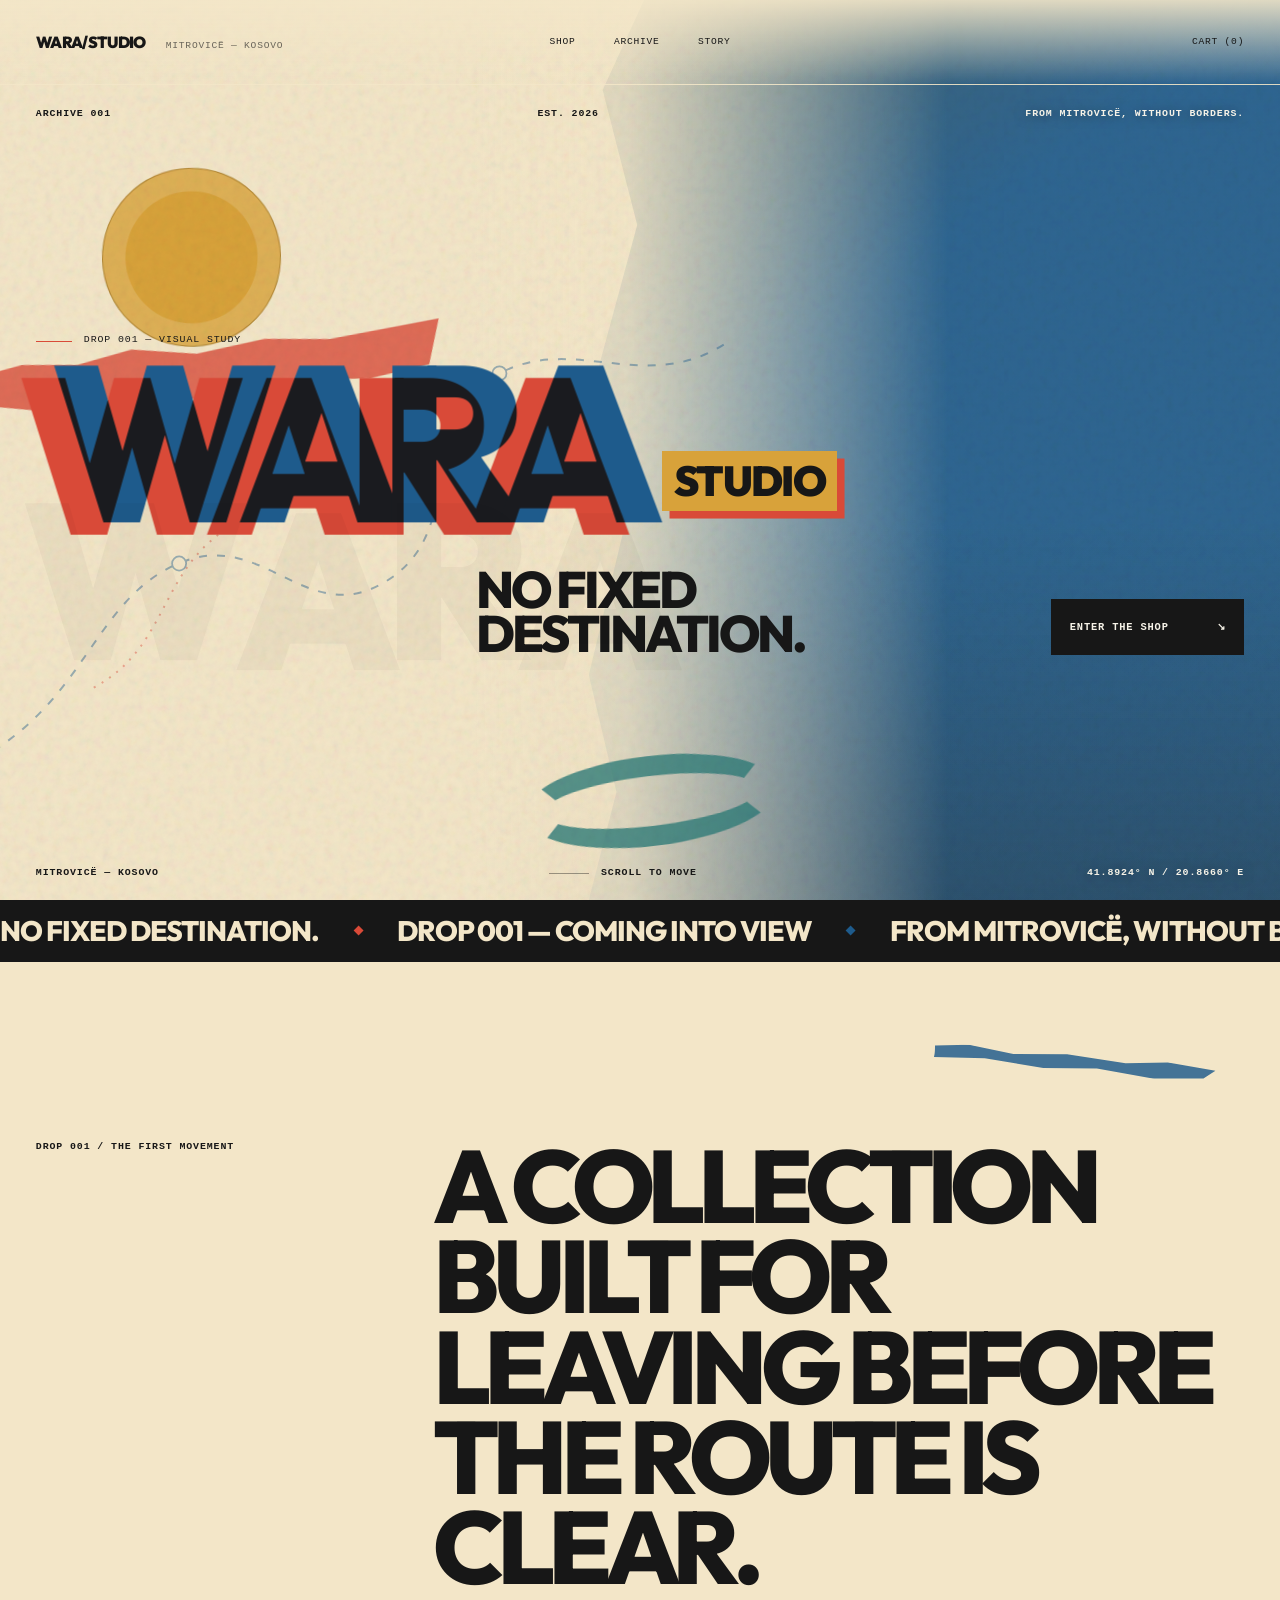
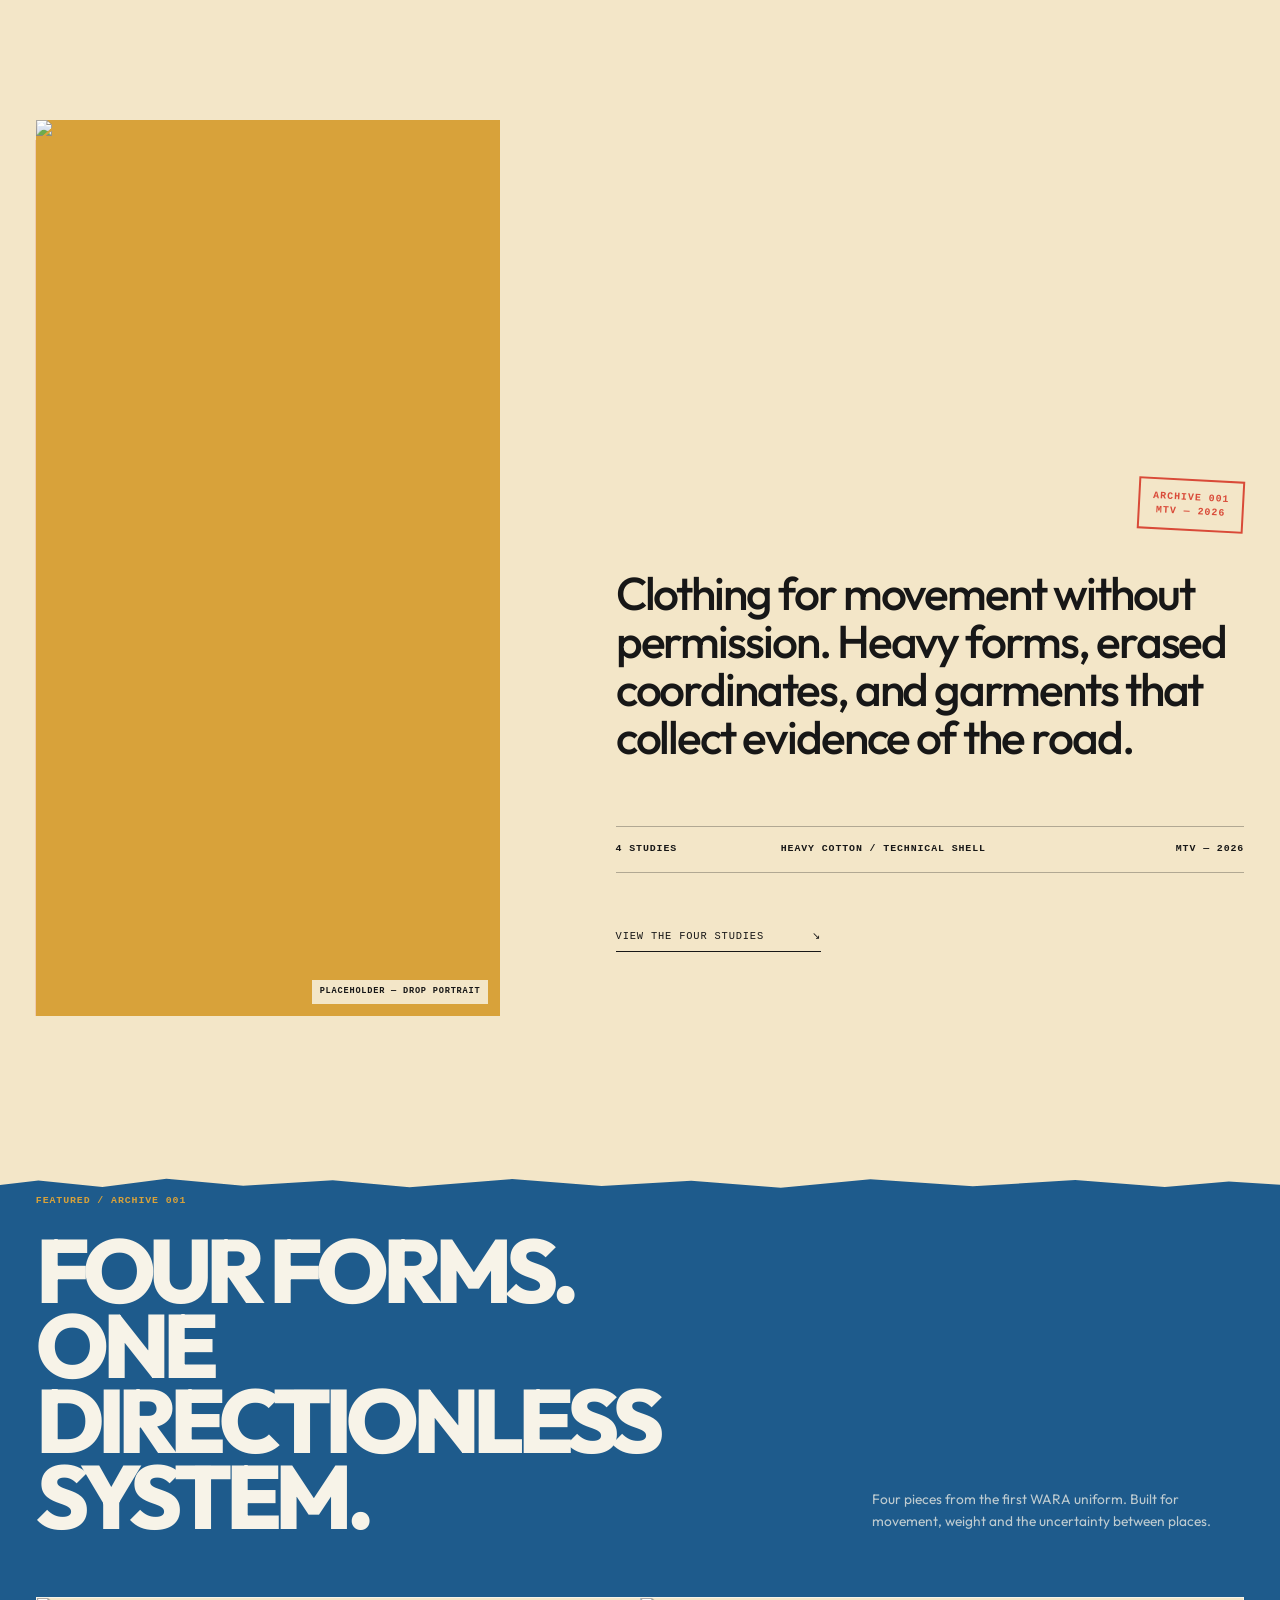
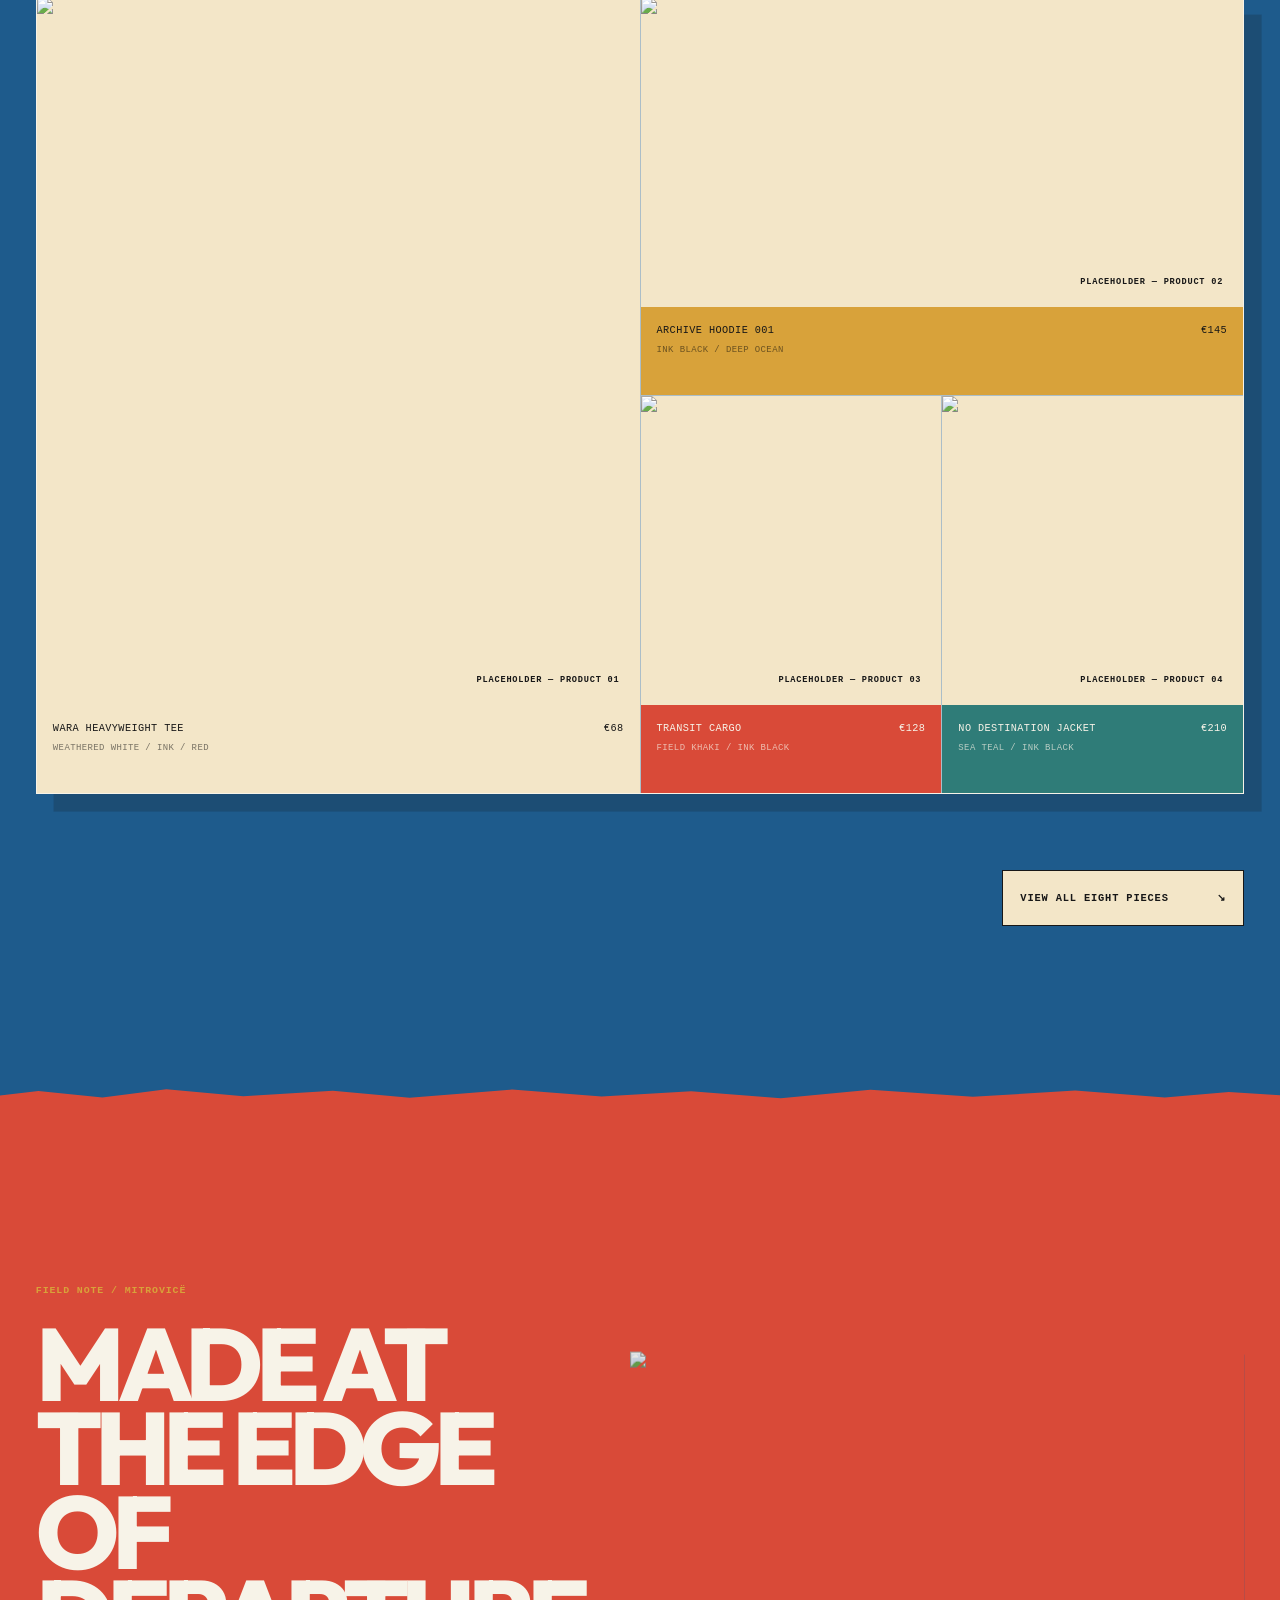
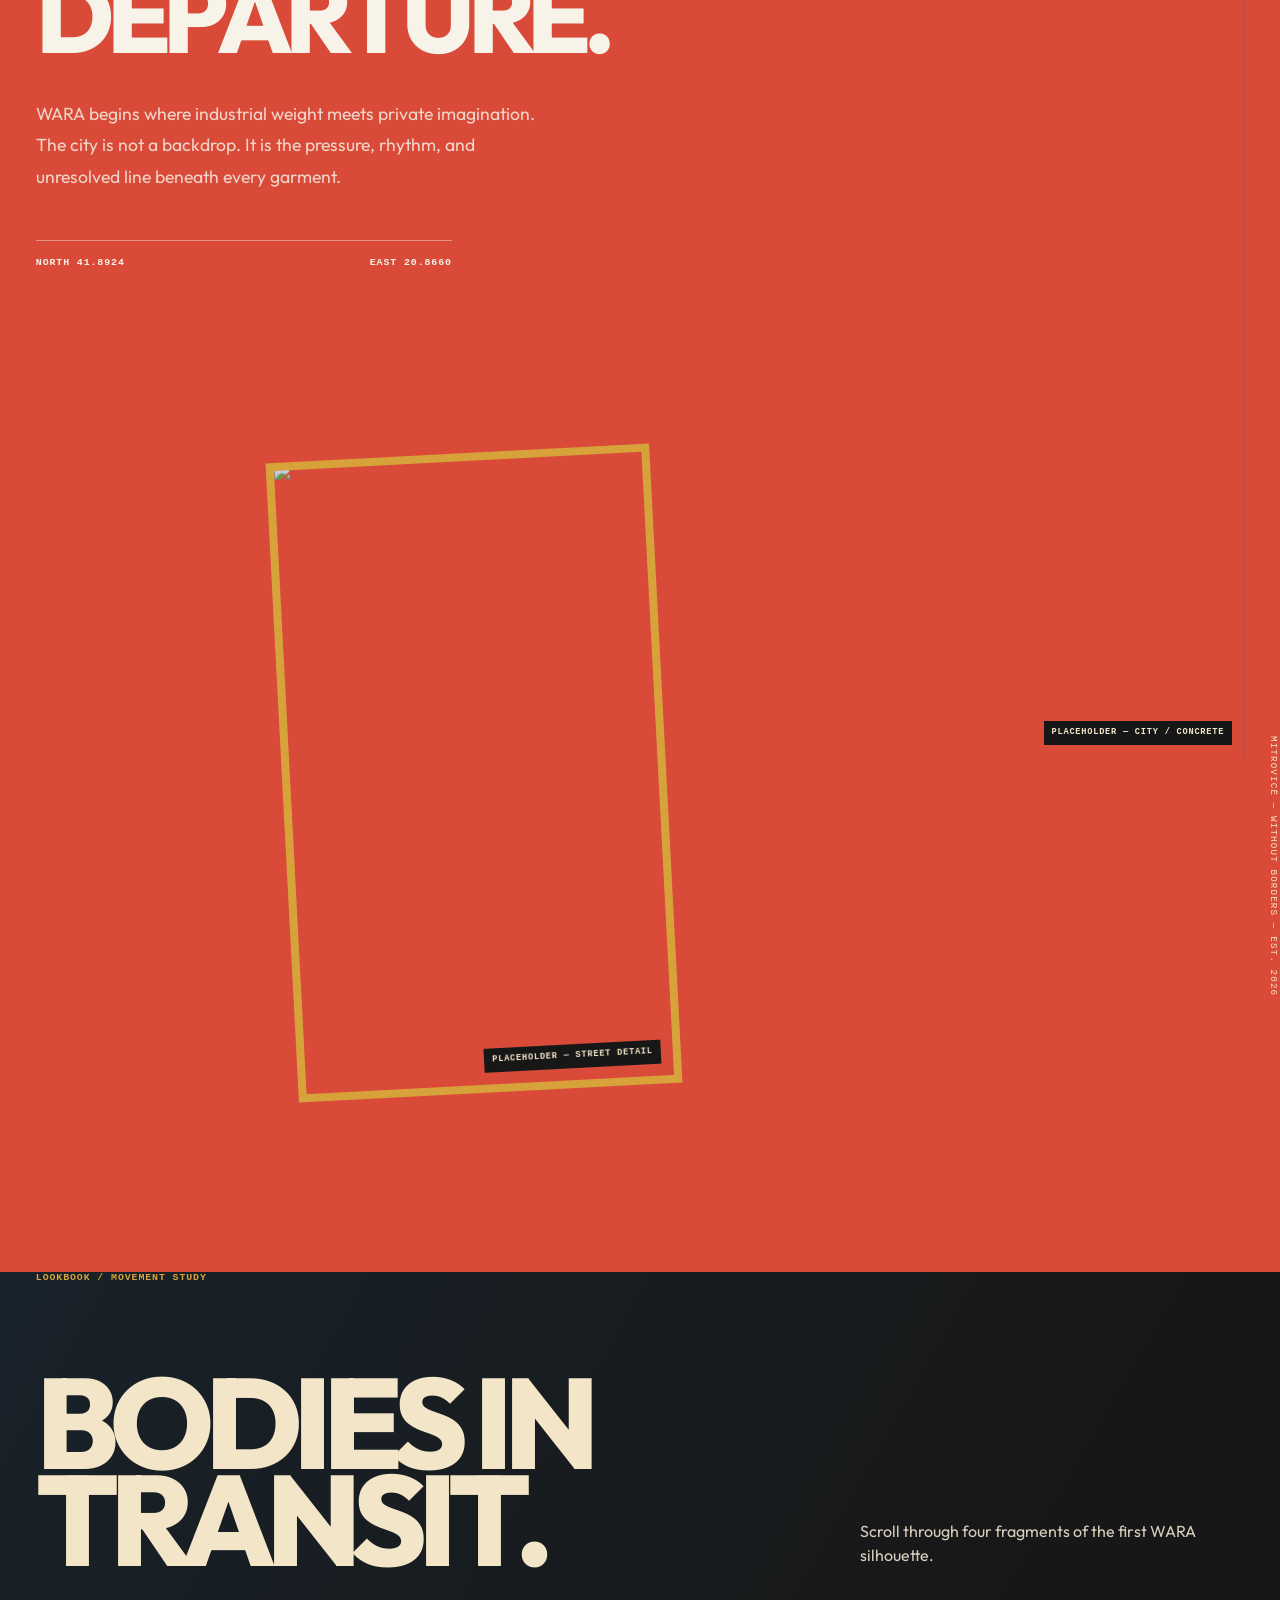
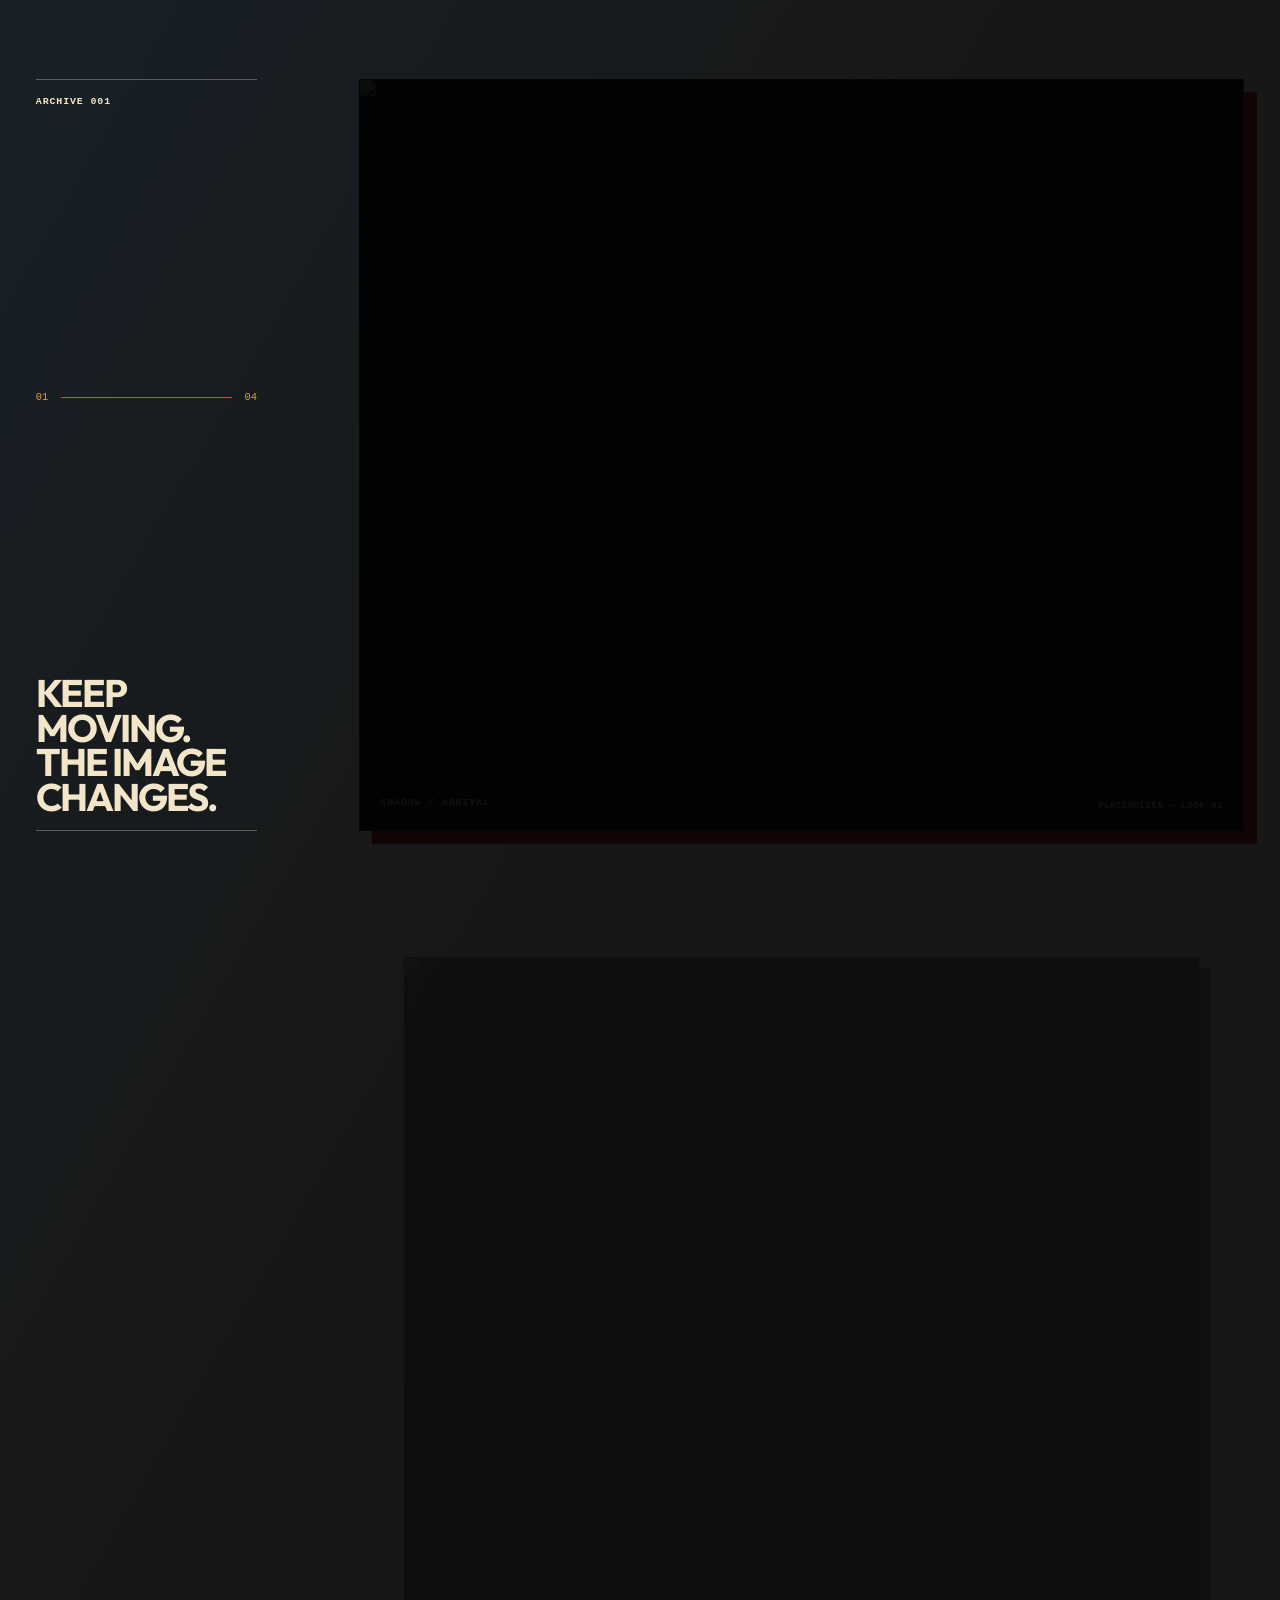
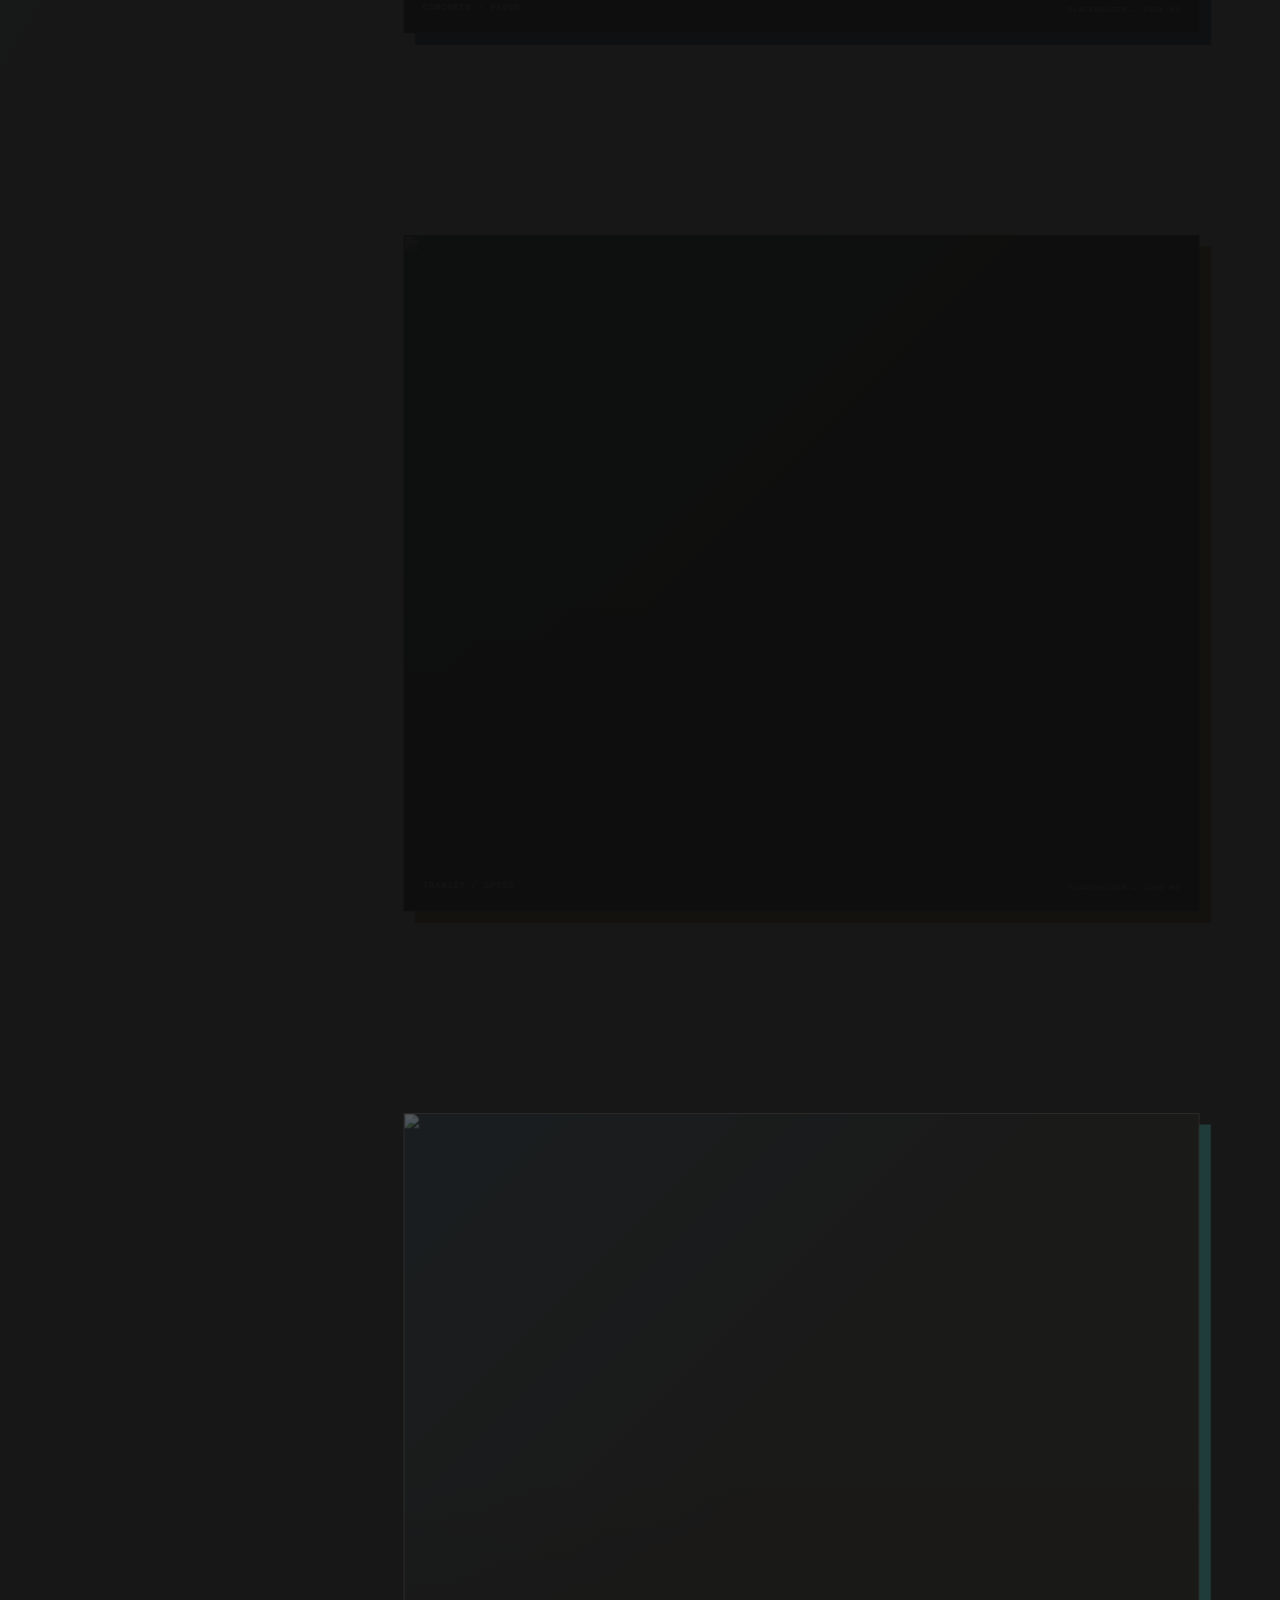
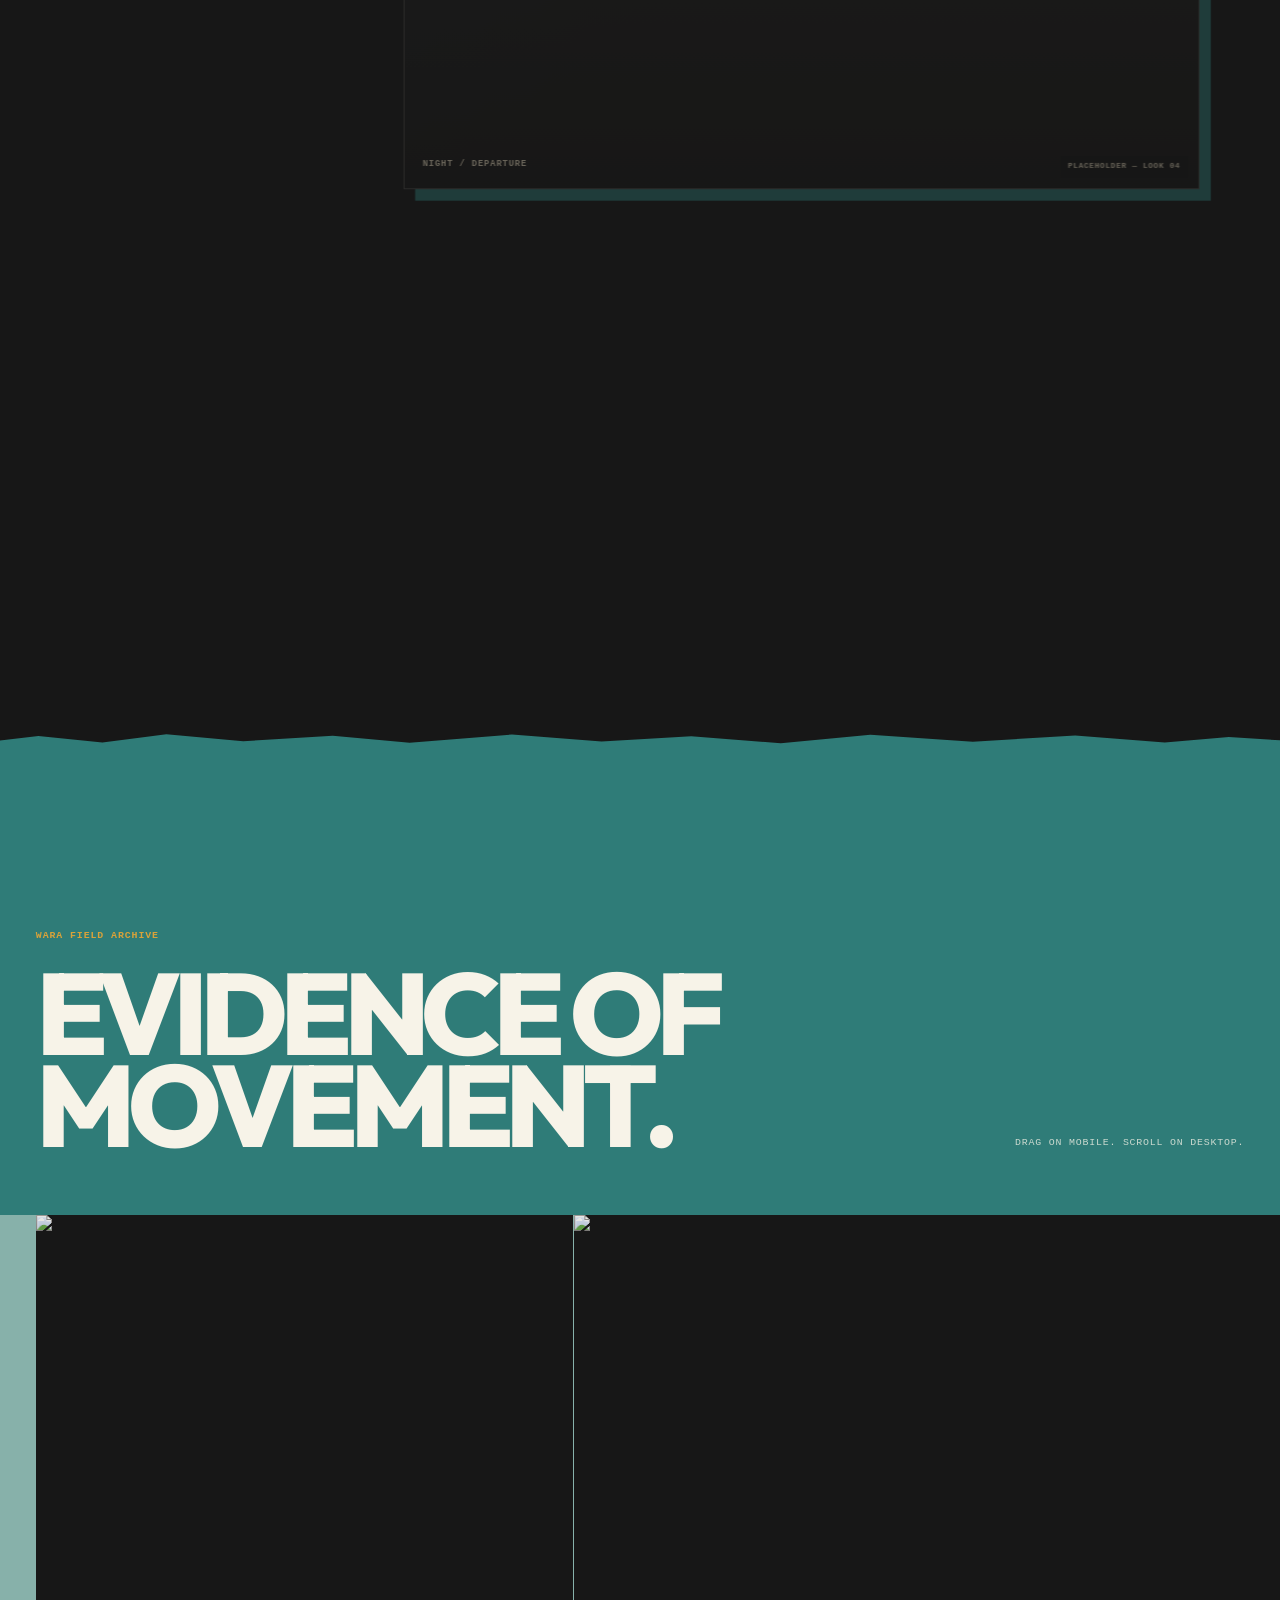
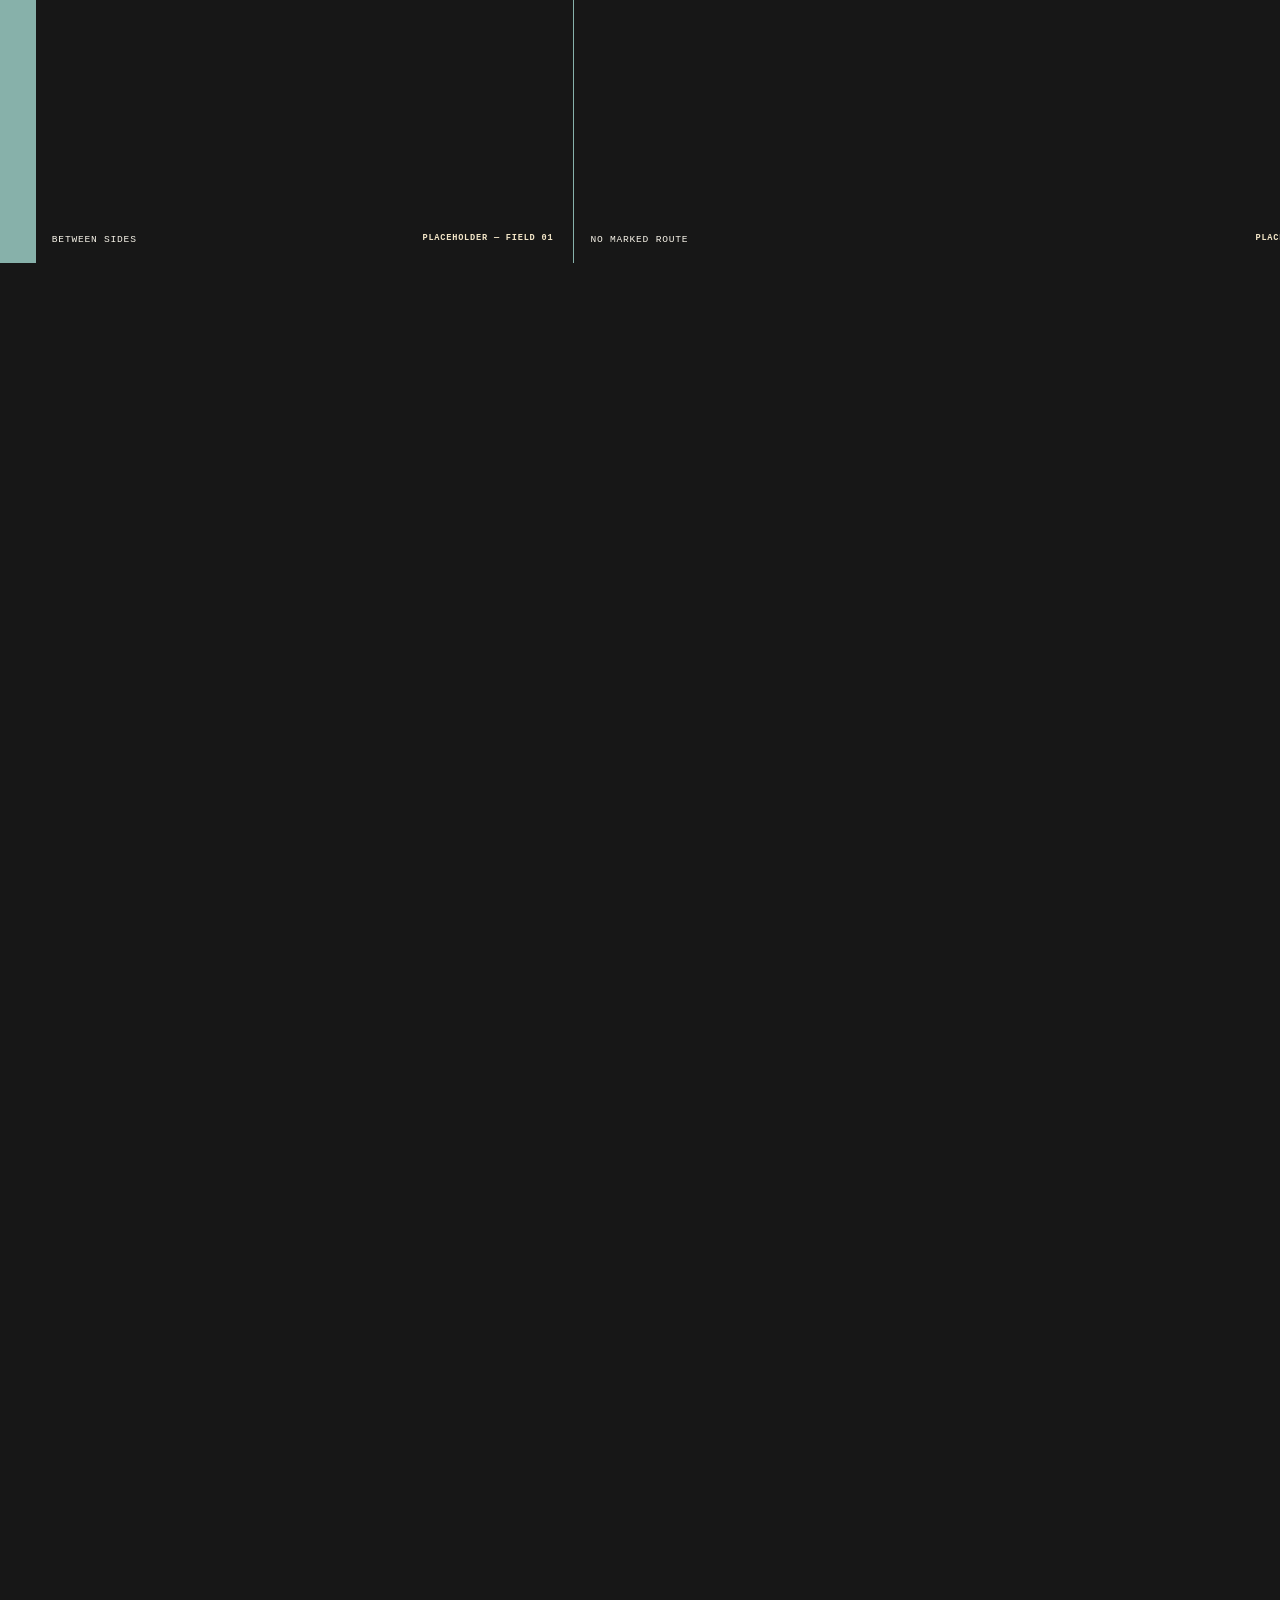
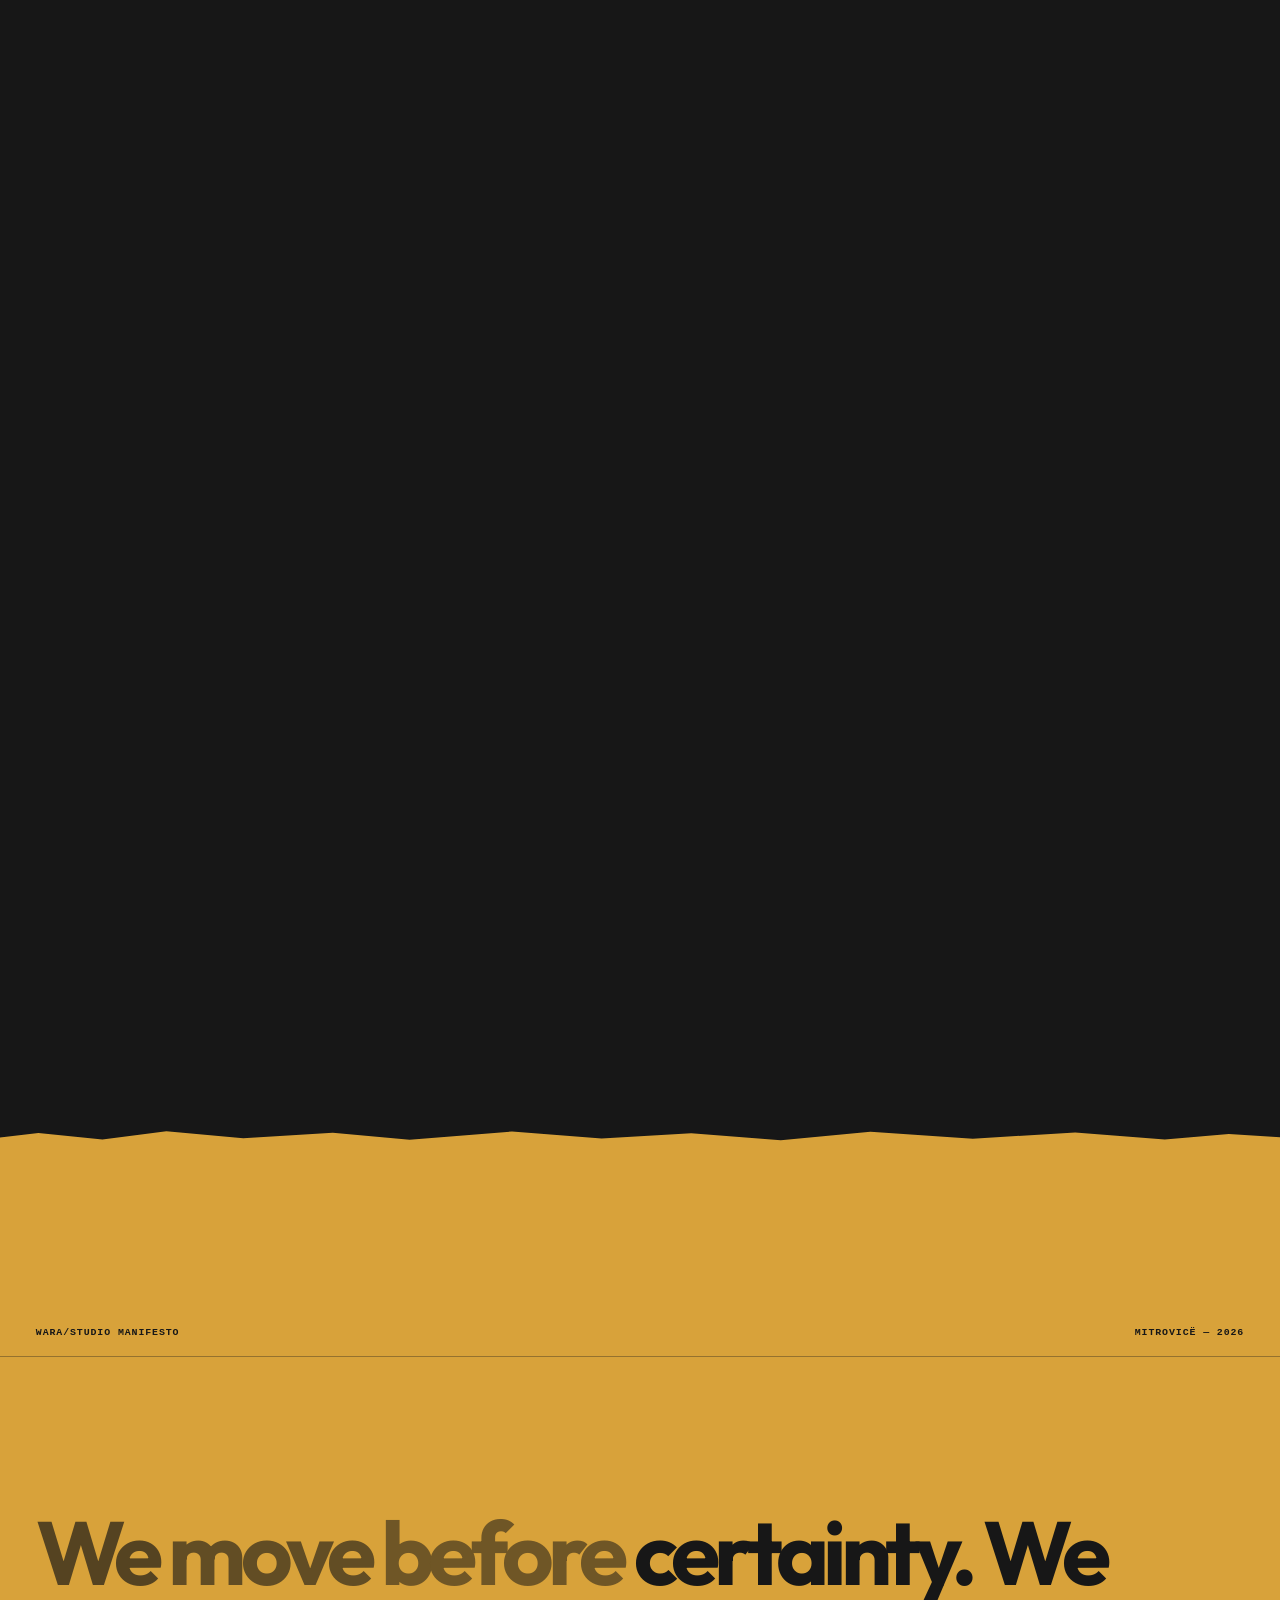
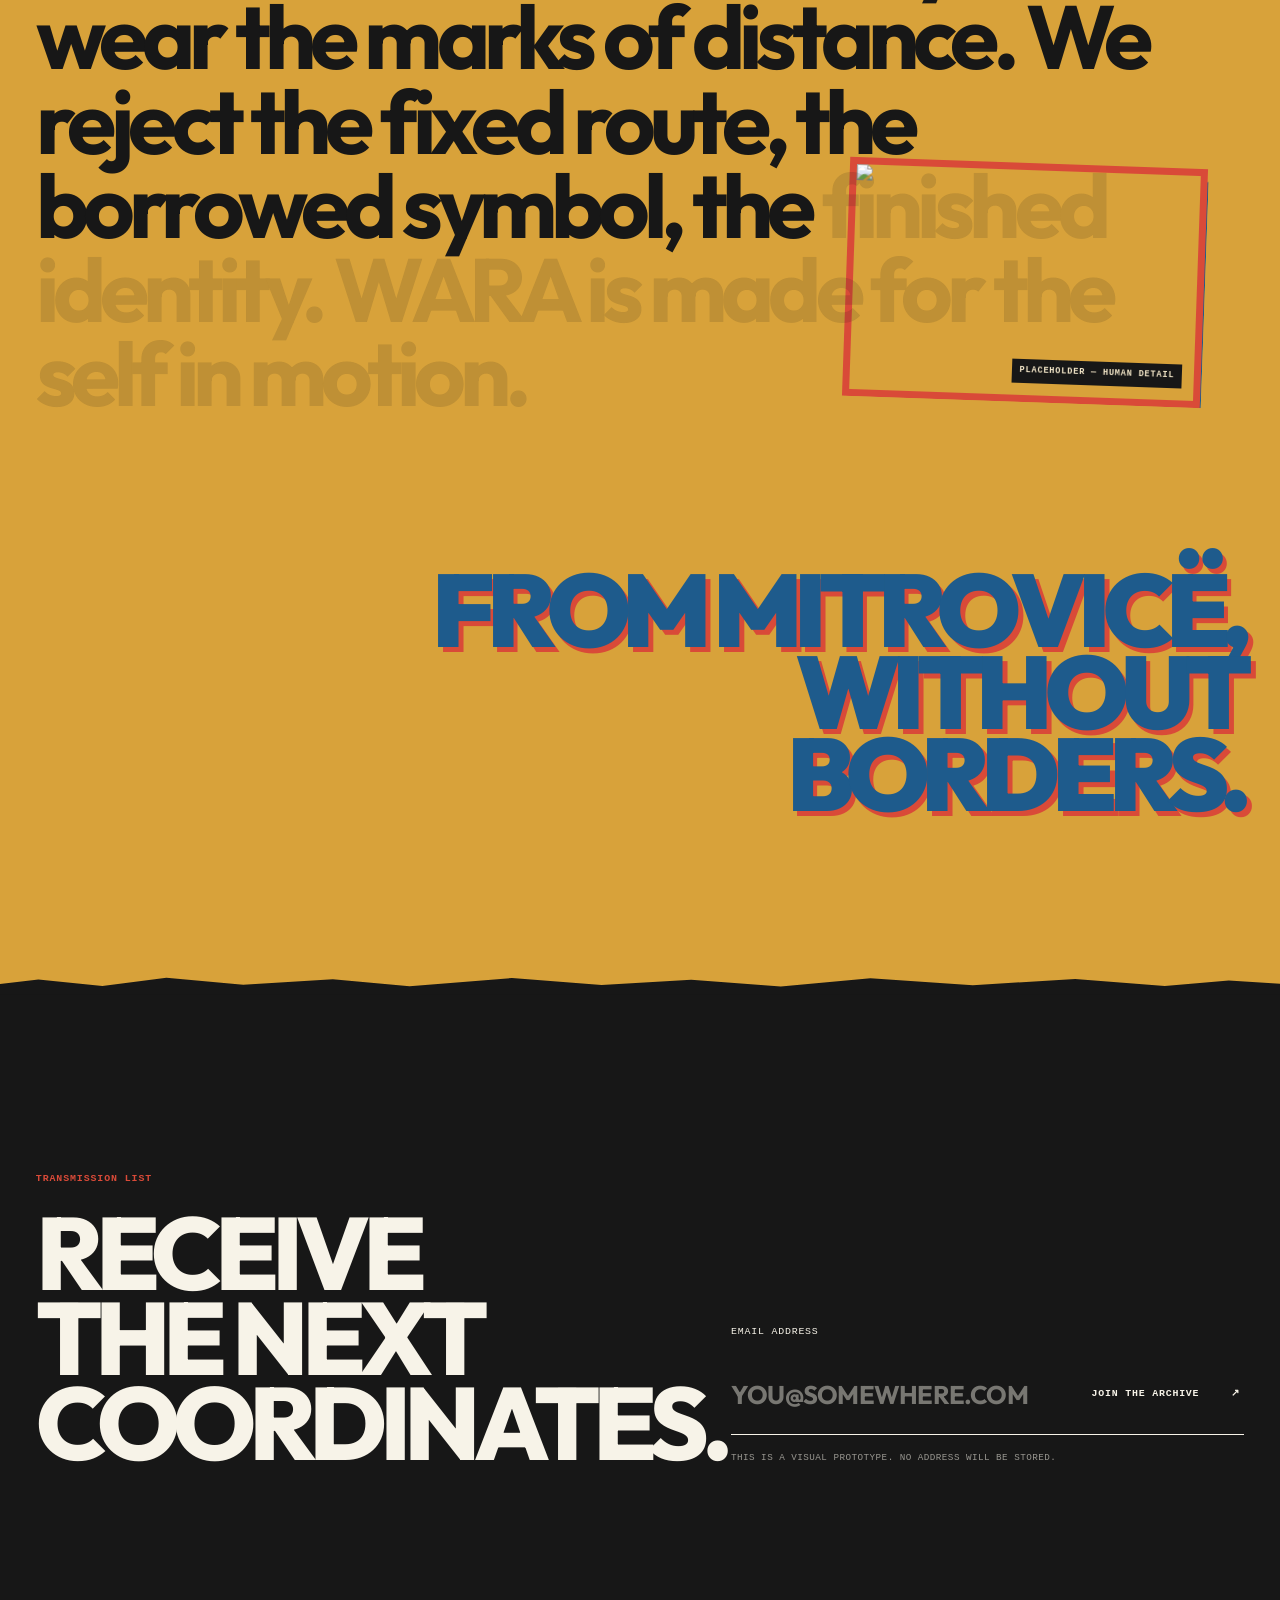
==== index.html @ afac9fa4 "feat: add cinematic desktop opening experience" ====
<!doctype html>
<html lang="en">
  <head>
    <meta charset="utf-8">
    <meta name="viewport" content="width=device-width, initial-scale=1">
    <meta name="theme-color" content="#0a0a09">
    <meta name="description" content="WARA STUDIO — experimental streetwear from Mitrovicë, Kosovo.">
    <title>WARA STUDIO — No Fixed Destination</title>
    <link rel="icon" href="data:image/svg+xml,%3Csvg xmlns='http://www.w3.org/2000/svg' viewBox='0 0 64 64'%3E%3Crect width='64' height='64' fill='%230a0a09'/%3E%3Cpath d='M8 14h9l5 25 6-25h8l6 25 5-25h9L47 51h-9l-6-22-6 22h-9z' fill='%23f1eee6'/%3E%3C/svg%3E">
    <link rel="preconnect" href="https://picsum.photos">
    <link rel="preconnect" href="https://fonts.googleapis.com">
    <link rel="preconnect" href="https://fonts.gstatic.com" crossorigin>
    <link href="https://fonts.googleapis.com/css2?family=Outfit:wght@400;500;600;700;800;900&display=swap" rel="stylesheet">
    <link rel="stylesheet" href="styles.css">
    <script>document.documentElement.classList.add('js');</script>
    <noscript><style>.loader{display:none!important}body.is-loading{overflow:auto!important}</style></noscript>
  </head>
  <body class="is-loading" data-page="home">
    <a class="skip-link" href="#main-content">Skip to content</a>

    <div class="loader" data-loader role="status" aria-live="polite" aria-label="Loading WARA Archive 001">
      <div class="loader__grain" aria-hidden="true"></div>
      <div class="loader__paper-panels" aria-hidden="true">
        <span class="loader__paper-panel"></span>
        <span class="loader__paper-panel"></span>
        <span class="loader__paper-panel"></span>
        <span class="loader__paper-panel"></span>
      </div>
      <div class="loader__sun" data-loader-sun aria-hidden="true"></div>
      <div class="loader__route-map" aria-hidden="true">
        <svg viewBox="0 0 1600 900" preserveAspectRatio="none">
          <path class="loader__route-path" data-loader-route pathLength="1" d="M-80 742C128 716 173 565 352 527C548 486 613 622 790 526C946 441 882 258 1058 211C1246 161 1340 286 1686 118"/>
          <circle class="loader__route-dot" data-loader-route-dot cx="1058" cy="211" r="11"/>
        </svg>
      </div>
      <div class="loader__frame">
        <div class="loader__top technical-row">
          <span>WARA/STUDIO</span>
          <span class="loader__location"><span class="loader__location-mobile">MITROVICË</span><span class="loader__location-desktop">MITROVICË — KOSOVO</span></span>
        </div>
        <div class="loader__word" aria-hidden="true">
          <span>W</span><span>A</span><span>R</span><span>A</span>
        </div>
        <div class="loader__bottom technical-row">
          <span>LOADING ARCHIVE 001...</span>
          <span data-loader-count>000</span>
        </div>
        <span class="loader__line" data-loader-line aria-hidden="true"></span>
      </div>
    </div>

    <div class="cursor" data-cursor aria-hidden="true">
      <span>VIEW</span>
    </div>

    <header class="site-header" data-header>
      <div class="site-header__inner shell">
        <a class="brand" href="index.html" aria-label="WARA STUDIO home">
          <span class="brand__name">WARA/STUDIO</span>
          <span class="brand__origin">MITROVICË — KOSOVO</span>
        </a>

        <nav class="desktop-nav" aria-label="Primary navigation">
          <a href="shop.html" data-nav-page="shop">SHOP</a>
          <a href="archive.html" data-nav-page="archive">ARCHIVE</a>
          <a href="story.html" data-nav-page="story">STORY</a>
        </nav>

        <div class="header-actions">
          <a class="header-archive" href="cart.html" data-nav-page="cart">CART (<span data-cart-count>0</span>)</a>
          <button class="menu-toggle" type="button" aria-expanded="false" aria-controls="mobile-menu" data-menu-toggle>
            <span class="sr-only">Open menu</span>
            <span></span><span></span>
          </button>
        </div>
      </div>

      <div class="mobile-menu" id="mobile-menu" data-mobile-menu hidden>
        <nav aria-label="Mobile navigation">
          <a href="shop.html" data-nav-page="shop">SHOP</a>
          <a href="archive.html" data-nav-page="archive">ARCHIVE</a>
          <a href="story.html" data-nav-page="story">STORY</a>
          <a href="cart.html" data-nav-page="cart">CART (<span data-cart-count>0</span>)</a>
        </nav>
        <div class="mobile-menu__meta technical-row">
          <span>MTV — 2026</span>
          <span>NO FIXED DESTINATION.</span>
        </div>
      </div>
    </header>

    <main id="main-content" class="page" tabindex="-1">
      <section class="hero" id="top" data-hero>
        <div class="hero__sun" data-adventure-shape aria-hidden="true"></div>
        <div class="hero__wave" data-adventure-shape aria-hidden="true"></div>
        <div class="hero__brush" data-adventure-shape aria-hidden="true"></div>
        <svg class="hero__route" viewBox="0 0 800 900" fill="none" aria-hidden="true">
          <path data-route-path d="M-40 802C84 736 91 621 188 579C288 536 336 662 432 594C516 534 457 414 553 363C649 312 738 407 844 301"/>
          <path d="M92 720C181 672 164 581 256 532"/>
          <circle cx="189" cy="579" r="8"/>
          <circle cx="553" cy="363" r="8"/>
        </svg>
        <div class="hero__media" data-parallax data-speed="0.12">
          <img src="https://images.unsplash.com/photo-1529139574466-a303027c1d8b?auto=format&amp;fit=crop&amp;w=1800&amp;q=88" alt="Editorial fashion campaign placeholder for the WARA hero" fetchpriority="high" decoding="async">
          <div class="image-label">PLACEHOLDER IMAGE — HERO CAMPAIGN</div>
        </div>
        <div class="hero__wash" aria-hidden="true"></div>
        <div class="hero__grain grain" aria-hidden="true"></div>

        <div class="hero__inner shell">
          <div class="hero__meta technical-row">
            <span>ARCHIVE 001</span>
            <span>EST. 2026</span>
            <span>FROM MITROVICË, WITHOUT BORDERS.</span>
          </div>

          <div class="hero__composition">
            <p class="hero__drop">DROP 001 — VISUAL STUDY</p>
            <h1 class="hero__title max-w-editorial" aria-label="WARA STUDIO">
              <span class="hero__word-wrap" data-hero-word>
                <span class="hero__colour-layer hero__colour-layer--red" data-hero-colour aria-hidden="true">WARA</span>
                <span class="hero__colour-layer hero__colour-layer--blue" data-hero-colour aria-hidden="true">WARA</span>
                <span class="hero__word">
                  <span data-hero-letter>W</span><span data-hero-letter>A</span><span data-hero-letter>R</span><span data-hero-letter>A</span>
                </span>
              </span>
              <span class="hero__studio">STUDIO</span>
            </h1>

            <div class="hero__statement">
              <p>NO FIXED<br>DESTINATION.</p>
              <a class="button button--light" href="shop.html"><span>ENTER THE SHOP</span><span aria-hidden="true">↘</span></a>
            </div>
          </div>

          <div class="hero__footer technical-row">
            <span>MITROVICË — KOSOVO</span>
            <span class="scroll-cue"><i></i>SCROLL TO MOVE</span>
            <span>41.8924° N / 20.8660° E</span>
          </div>
        </div>
      </section>

      <div class="marquee" aria-label="WARA announcements">
        <div class="marquee__track">
          <span>NO FIXED DESTINATION.</span><i></i>
          <span>DROP 001 — COMING INTO VIEW</span><i></i>
          <span>FROM MITROVICË, WITHOUT BORDERS.</span><i></i>
          <span>NO FIXED DESTINATION.</span><i></i>
          <span>DROP 001 — COMING INTO VIEW</span><i></i>
          <span>FROM MITROVICË, WITHOUT BORDERS.</span><i></i>
        </div>
      </div>

      <section class="drop-intro chapter chapter--paper" id="drop">
        <div class="shell">
          <div class="chapter-heading reveal-group">
            <p class="kicker">DROP 001 / THE FIRST MOVEMENT</p>
            <h2>A collection built for leaving before the route is clear.</h2>
          </div>

          <div class="drop-intro__body">
            <div class="drop-intro__image image-reveal" data-cursor-label="OPEN">
              <img src="https://picsum.photos/seed/wara-drop-silhouette/1200/1600" alt="Canal or waterway atmosphere placeholder for Drop 001" loading="lazy" decoding="async">
              <span class="image-label image-label--dark">PLACEHOLDER — DROP PORTRAIT</span>
            </div>
            <div class="drop-intro__copy reveal-group">
              <div class="archive-stamp" aria-label="Archive 001, Mitrovicë 2026">ARCHIVE 001<br>MTV — 2026</div>
              <p class="drop-intro__lead">Clothing for movement without permission. Heavy forms, erased coordinates, and garments that collect evidence of the road.</p>
              <div class="drop-intro__details technical-row">
                <span>4 STUDIES</span>
                <span>HEAVY COTTON / TECHNICAL SHELL</span>
                <span>MTV — 2026</span>
              </div>
              <a class="text-link" href="#products">VIEW THE FOUR STUDIES <span aria-hidden="true">↘</span></a>
            </div>
          </div>
        </div>
      </section>

      <section class="products chapter chapter--ocean" id="products">
        <div class="shell">
          <header class="products__header reveal-group">
            <div>
              <p class="kicker">FEATURED / ARCHIVE 001</p>
              <h2>Four forms.<br>One directionless system.</h2>
            </div>
            <p>Four pieces from the first WARA uniform. Built for movement, weight and the uncertainty between places.</p>
          </header>

          <div class="product-grid" data-product-grid>
            <article class="product-card product-card--hero" data-cursor-label="STUDY">
              <a href="product.html?id=heavyweight-tee" aria-label="View WARA Heavyweight Tee">
                <div class="product-card__media">
                  <img src="https://images.unsplash.com/photo-1529139574466-a303027c1d8b?auto=format&amp;fit=crop&amp;w=1200&amp;q=84" alt="Campaign placeholder for WARA Heavyweight Tee" loading="lazy" decoding="async">
                  <img class="product-card__alt" src="https://images.unsplash.com/photo-1506629082955-511b1aa562c8?auto=format&amp;fit=crop&amp;w=1200&amp;q=84" alt="Alternate campaign placeholder for WARA Heavyweight Tee" loading="lazy" decoding="async">
                  <span class="image-label image-label--dark">PLACEHOLDER — PRODUCT 01</span>
                </div>
                <div class="product-card__info">
                  <div><span>WARA HEAVYWEIGHT TEE</span><small>WEATHERED WHITE / INK / RED</small></div>
                  <span>€68</span>
                </div>
              </a>
              <div class="product-card__actions">
                <a href="product.html?id=heavyweight-tee">View product</a>
                <button type="button" data-quick-add="heavyweight-tee">Quick add</button>
              </div>
            </article>

            <article class="product-card product-card--wide" data-cursor-label="STUDY">
              <a href="product.html?id=archive-hoodie" aria-label="View Archive Hoodie 001">
                <div class="product-card__media">
                  <img src="https://images.unsplash.com/photo-1556821840-3a63f95609a7?auto=format&amp;fit=crop&amp;w=1400&amp;q=84" alt="Campaign placeholder for Archive Hoodie 001" loading="lazy" decoding="async">
                  <img class="product-card__alt" src="https://images.unsplash.com/photo-1578681994506-b8f463449011?auto=format&amp;fit=crop&amp;w=1400&amp;q=84" alt="Alternate campaign placeholder for Archive Hoodie 001" loading="lazy" decoding="async">
                  <span class="image-label image-label--dark">PLACEHOLDER — PRODUCT 02</span>
                </div>
                <div class="product-card__info">
                  <div><span>ARCHIVE HOODIE 001</span><small>INK BLACK / DEEP OCEAN</small></div>
                  <span>€145</span>
                </div>
              </a>
              <div class="product-card__actions">
                <a href="product.html?id=archive-hoodie">View product</a>
                <button type="button" data-quick-add="archive-hoodie">Quick add</button>
              </div>
            </article>

            <article class="product-card product-card--small" data-cursor-label="STUDY">
              <a href="product.html?id=transit-cargo" aria-label="View Transit Cargo">
                <div class="product-card__media">
                  <img src="https://images.unsplash.com/photo-1515886657613-9f3515b0c78f?auto=format&amp;fit=crop&amp;w=1000&amp;q=84" alt="Campaign placeholder for Transit Cargo" loading="lazy" decoding="async">
                  <img class="product-card__alt" src="https://images.unsplash.com/photo-1509631179647-0177331693ae?auto=format&amp;fit=crop&amp;w=1000&amp;q=84" alt="Alternate campaign placeholder for Transit Cargo" loading="lazy" decoding="async">
                  <span class="image-label image-label--dark">PLACEHOLDER — PRODUCT 03</span>
                </div>
                <div class="product-card__info">
                  <div><span>TRANSIT CARGO</span><small>FIELD KHAKI / INK BLACK</small></div>
                  <span>€128</span>
                </div>
              </a>
              <div class="product-card__actions">
                <a href="product.html?id=transit-cargo">View product</a>
                <button type="button" data-quick-add="transit-cargo">Quick add</button>
              </div>
            </article>

            <article class="product-card product-card--small" data-cursor-label="STUDY">
              <a href="product.html?id=destination-jacket" aria-label="View No Destination Jacket">
                <div class="product-card__media">
                  <img src="https://images.unsplash.com/photo-1490481651871-ab68de25d43d?auto=format&amp;fit=crop&amp;w=1000&amp;q=84" alt="Campaign placeholder for No Destination Jacket" loading="lazy" decoding="async">
                  <img class="product-card__alt" src="https://images.unsplash.com/photo-1543076447-215ad9ba6923?auto=format&amp;fit=crop&amp;w=1000&amp;q=84" alt="Alternate campaign placeholder for No Destination Jacket" loading="lazy" decoding="async">
                  <span class="image-label image-label--dark">PLACEHOLDER — PRODUCT 04</span>
                </div>
                <div class="product-card__info">
                  <div><span>NO DESTINATION JACKET</span><small>SEA TEAL / INK BLACK</small></div>
                  <span>€210</span>
                </div>
              </a>
              <div class="product-card__actions">
                <a href="product.html?id=destination-jacket">View product</a>
                <button type="button" data-quick-add="destination-jacket">Quick add</button>
              </div>
            </article>
          </div>
          <div class="products__shop-link reveal-group"><a class="button button--light" href="shop.html"><span>VIEW ALL EIGHT PIECES</span><span aria-hidden="true">↘</span></a></div>
        </div>
      </section>

      <section class="editorial chapter chapter--campaign-red">
        <div class="editorial__grid shell">
          <div class="editorial__copy reveal-group">
            <p class="kicker">FIELD NOTE / MITROVICË</p>
            <h2>Made at the edge of departure.</h2>
            <p>WARA begins where industrial weight meets private imagination. The city is not a backdrop. It is the pressure, rhythm, and unresolved line beneath every garment.</p>
            <div class="editorial__coordinates technical-row">
              <span>NORTH 41.8924</span>
              <span>EAST 20.8660</span>
            </div>
          </div>

          <figure class="editorial__image editorial__image--primary image-reveal" data-parallax data-speed="0.08">
            <img src="https://picsum.photos/seed/wara-mitrovice-concrete/1200/1600" alt="Architectural placeholder for Mitrovicë editorial story" loading="lazy" decoding="async">
            <figcaption class="image-label">PLACEHOLDER — CITY / CONCRETE</figcaption>
          </figure>
          <figure class="editorial__image editorial__image--secondary image-reveal" data-parallax data-speed="-0.05">
            <img src="https://picsum.photos/seed/wara-street-detail/900/1100" alt="Street detail placeholder for WARA editorial story" loading="lazy" decoding="async">
            <figcaption class="image-label">PLACEHOLDER — STREET DETAIL</figcaption>
          </figure>
          <p class="editorial__vertical" aria-hidden="true">MITROVICË — WITHOUT BORDERS — EST. 2026</p>
        </div>
      </section>

      <section class="lookbook chapter chapter--ink" id="lookbook" data-lookbook>
        <div class="lookbook__intro shell reveal-group">
          <p class="kicker">LOOKBOOK / MOVEMENT STUDY</p>
          <h2>Bodies in transit.</h2>
          <p>Scroll through four fragments of the first WARA silhouette.</p>
        </div>

        <div class="lookbook__stage shell">
          <aside class="lookbook__rail">
            <p class="technical-row">ARCHIVE 001</p>
            <div>
              <span data-lookbook-current>01</span>
              <i></i>
              <span>04</span>
            </div>
            <p>KEEP MOVING.<br>THE IMAGE CHANGES.</p>
          </aside>

          <div class="lookbook__cards">
            <article class="lookbook-card" data-lookbook-card data-index="01">
              <img src="https://picsum.photos/seed/wara-lookbook-shadow/1400/1800" alt="Lookbook placeholder: shadow silhouette" loading="lazy" decoding="async">
              <div class="lookbook-card__wash"></div>
              <div class="lookbook-card__meta technical-row"><span>SHADOW / ARRIVAL</span><span>LOOK 01</span></div>
              <span class="image-label">PLACEHOLDER — LOOK 01</span>
            </article>
            <article class="lookbook-card" data-lookbook-card data-index="02">
              <img src="https://picsum.photos/seed/wara-lookbook-concrete/1400/1800" alt="Lookbook placeholder: figure by concrete" loading="lazy" decoding="async">
              <div class="lookbook-card__wash"></div>
              <div class="lookbook-card__meta technical-row"><span>CONCRETE / PAUSE</span><span>LOOK 02</span></div>
              <span class="image-label">PLACEHOLDER — LOOK 02</span>
            </article>
            <article class="lookbook-card" data-lookbook-card data-index="03">
              <img src="https://picsum.photos/seed/wara-lookbook-transit/1400/1800" alt="Lookbook placeholder: figure in transit" loading="lazy" decoding="async">
              <div class="lookbook-card__wash"></div>
              <div class="lookbook-card__meta technical-row"><span>TRANSIT / SPEED</span><span>LOOK 03</span></div>
              <span class="image-label">PLACEHOLDER — LOOK 03</span>
            </article>
            <article class="lookbook-card" data-lookbook-card data-index="04">
              <img src="https://picsum.photos/seed/wara-lookbook-night/1400/1800" alt="Lookbook placeholder: night portrait" loading="lazy" decoding="async">
              <div class="lookbook-card__wash"></div>
              <div class="lookbook-card__meta technical-row"><span>NIGHT / DEPARTURE</span><span>LOOK 04</span></div>
              <span class="image-label">PLACEHOLDER — LOOK 04</span>
            </article>
          </div>
        </div>
      </section>

      <section class="horizontal-gallery chapter chapter--teal" data-horizontal-gallery>
        <div class="horizontal-gallery__header shell">
          <div>
            <p class="kicker">WARA FIELD ARCHIVE</p>
            <h2>Evidence of movement.</h2>
          </div>
          <p>Drag on mobile. Scroll on desktop.</p>
        </div>

        <div class="horizontal-gallery__viewport">
          <div class="horizontal-gallery__track" data-horizontal-track>
            <figure class="horizontal-item horizontal-item--tall">
              <img src="https://picsum.photos/seed/wara-field-bridge/1200/1600" alt="Placeholder field image of bridge-like structure" loading="lazy" decoding="async">
              <figcaption><span>BETWEEN SIDES</span><span>MTV / 01</span></figcaption>
              <span class="image-label">PLACEHOLDER — FIELD 01</span>
            </figure>
            <figure class="horizontal-item horizontal-item--wide">
              <img src="https://picsum.photos/seed/wara-field-road/1600/1100" alt="Placeholder field image of road movement" loading="lazy" decoding="async">
              <figcaption><span>NO MARKED ROUTE</span><span>MTV / 02</span></figcaption>
              <span class="image-label">PLACEHOLDER — FIELD 02</span>
            </figure>
            <figure class="horizontal-item horizontal-item--small">
              <img src="https://picsum.photos/seed/wara-field-texture/1000/1300" alt="Placeholder field image of distressed texture" loading="lazy" decoding="async">
              <figcaption><span>SURFACE MEMORY</span><span>MTV / 03</span></figcaption>
              <span class="image-label">PLACEHOLDER — FIELD 03</span>
            </figure>
            <figure class="horizontal-item horizontal-item--wide">
              <img src="https://picsum.photos/seed/wara-field-night/1600/1100" alt="Placeholder field image at night" loading="lazy" decoding="async">
              <figcaption><span>AFTER THE SIGNAL</span><span>MTV / 04</span></figcaption>
              <span class="image-label">PLACEHOLDER — FIELD 04</span>
            </figure>
            <div class="horizontal-item horizontal-item--end">
              <p>THE ARCHIVE<br>DOES NOT END.<br>IT MOVES.</p>
              <span>CONTINUE / 2026</span>
            </div>
          </div>
        </div>
      </section>

      <section class="manifesto chapter chapter--mustard" id="manifesto">
        <div class="manifesto__top shell technical-row">
          <span>WARA/STUDIO MANIFESTO</span>
          <span>MITROVICË — 2026</span>
        </div>
        <div class="manifesto__body shell">
          <p class="manifesto__text" data-manifesto>
            We move before certainty. We wear the marks of distance. We reject the fixed route, the borrowed symbol, the finished identity. WARA is made for the self in motion.
          </p>
          <figure class="manifesto__inline-image image-reveal">
            <img src="https://picsum.photos/seed/wara-manifesto-hands/1200/800" alt="Placeholder detail image for the WARA manifesto" loading="lazy" decoding="async">
            <figcaption class="image-label">PLACEHOLDER — HUMAN DETAIL</figcaption>
          </figure>
          <p class="manifesto__closing">FROM MITROVICË,<br>WITHOUT BORDERS.</p>
        </div>
      </section>

      <section class="newsletter chapter chapter--ink" id="newsletter">
        <div class="newsletter__inner shell">
          <div class="newsletter__heading reveal-group">
            <p class="kicker">TRANSMISSION LIST</p>
            <h2>Receive the next coordinates.</h2>
          </div>
          <form class="newsletter__form" data-newsletter-form>
            <label for="prototype-email">Email address</label>
            <div>
              <input id="prototype-email" type="email" name="email" autocomplete="email" placeholder="YOU@SOMEWHERE.COM" required>
              <button type="submit"><span>JOIN THE ARCHIVE</span><span aria-hidden="true">↗</span></button>
            </div>
            <p data-newsletter-message>This is a visual prototype. No address will be stored.</p>
          </form>
        </div>
      </section>
    </main>

    <footer class="site-footer">
      <div class="site-footer__top shell">
        <div>
          <p class="kicker">ORIGIN / MOVEMENT / INDIVIDUALITY</p>
          <p>Independent streetwear study<br>from Mitrovicë, Kosovo.</p>
        </div>
        <nav aria-label="Footer navigation">
          <a href="index.html">HOME</a>
          <a href="shop.html">SHOP</a>
          <a href="archive.html">ARCHIVE</a>
          <a href="story.html">STORY</a>
        </nav>
        <div class="site-footer__social">
          <a href="#newsletter">INSTAGRAM ↗</a>
          <a href="#newsletter">CONTACT ↗</a>
        </div>
      </div>
      <div class="site-footer__word shell" aria-label="WARA STUDIO">WARA</div>
      <div class="site-footer__bottom shell technical-row">
        <span>WARA/STUDIO © 2026</span>
        <span>NO FIXED DESTINATION.</span>
        <a href="#top">BACK TO TOP ↑</a>
      </div>
    </footer>

    <script src="vendor/gsap.min.js"></script>
    <script src="vendor/ScrollTrigger.min.js"></script>
    <script src="catalog.js"></script>
    <script src="app.js"></script>
    <script src="commerce.js"></script>
  </body>
</html>
---- styles.css ----
:root {
  color-scheme: dark;
  --sail-cream: #f3e6c8;
  --sun-red: #d94a38;
  --ocean-blue: #1e5b8c;
  --mustard: #d8a23a;
  --sea-teal: #2f7c78;
  --ink: #171717;
  --ink-soft: #23211e;
  --paper: #f3e6c8;
  --weathered-white: #f7f3e8;
  --paper-muted: #d8cfbc;
  --red: #d94a38;
  --line-light: rgba(247, 243, 232, 0.3);
  --line-dark: rgba(23, 23, 23, 0.24);
  --display: "Outfit", "Arial Narrow", "Helvetica Neue Condensed", sans-serif;
  --sans: "Outfit", "Helvetica Neue", Arial, sans-serif;
  --mono: "SFMono-Regular", Consolas, "Liberation Mono", monospace;
  --gutter: clamp(1rem, 2.8vw, 3.5rem);
  --max: 108rem;
  --header: 5.25rem;
  --fast: 180ms;
  --base: 420ms;
  --slow: 900ms;
  --ease: cubic-bezier(0.22, 1, 0.36, 1);
  --ease-in-out: cubic-bezier(0.76, 0, 0.24, 1);
}

*,
*::before,
*::after {
  box-sizing: border-box;
}

html {
  background: var(--ink);
  scroll-behavior: smooth;
  -webkit-text-size-adjust: 100%;
}

body {
  min-width: 20rem;
  margin: 0;
  overflow-x: hidden;
  background: var(--ink);
  color: var(--paper);
  font-family: var(--sans);
  font-size: 1rem;
  line-height: 1.5;
  text-rendering: optimizeLegibility;
  -webkit-font-smoothing: antialiased;
}

body.is-loading,
body.menu-open {
  overflow: hidden;
}

body,
button,
input {
  font-family: var(--sans);
}

button,
input {
  font: inherit;
}

button,
a {
  -webkit-tap-highlight-color: transparent;
}

a {
  color: inherit;
  text-decoration: none;
}

img,
svg,
video {
  display: block;
  max-width: 100%;
}

img {
  color: transparent;
}

figure,
h1,
h2,
p {
  margin-top: 0;
}

button {
  color: inherit;
}

.page {
  width: 100%;
  max-width: 100%;
  overflow-x: clip;
}

.shell {
  width: min(100%, calc(var(--max) + (var(--gutter) * 2)));
  margin-inline: auto;
  padding-inline: var(--gutter);
}

.max-w-editorial {
  width: 100%;
  max-width: 96rem;
}

.sr-only {
  position: absolute !important;
  width: 1px !important;
  height: 1px !important;
  padding: 0 !important;
  margin: -1px !important;
  overflow: hidden !important;
  clip: rect(0, 0, 0, 0) !important;
  white-space: nowrap !important;
  border: 0 !important;
}

.skip-link {
  position: fixed;
  z-index: 10000;
  top: 0.75rem;
  left: 0.75rem;
  padding: 0.7rem 0.9rem;
  transform: translateY(-160%);
  background: var(--paper);
  color: var(--ink);
  font-family: var(--mono);
  font-size: 0.68rem;
  letter-spacing: 0.08em;
  transition: transform var(--fast) ease;
}

.skip-link:focus {
  transform: translateY(0);
}

:focus-visible {
  outline: 2px solid var(--red);
  outline-offset: 4px;
}

.technical-row,
.kicker,
.image-label {
  font-family: var(--mono);
  font-size: 0.62rem;
  font-weight: 600;
  letter-spacing: 0.09em;
  line-height: 1.3;
  text-transform: uppercase;
}

.kicker {
  margin-bottom: 1.5rem;
}

.button {
  display: inline-flex;
  min-height: 3.5rem;
  align-items: center;
  justify-content: space-between;
  gap: 3rem;
  padding: 1rem 1.1rem;
  border: 1px solid currentColor;
  font-family: var(--mono);
  font-size: 0.65rem;
  font-weight: 700;
  letter-spacing: 0.08em;
  line-height: 1;
  text-transform: uppercase;
  transition:
    background-color var(--base) var(--ease),
    color var(--base) var(--ease),
    transform var(--base) var(--ease);
}

.button:hover {
  transform: translateY(-0.2rem);
}

.button--light {
  background: var(--paper);
  color: var(--ink);
}

.button--light:hover {
  background: transparent;
  color: var(--paper);
}

.chapter {
  position: relative;
  padding-block: clamp(8rem, 14vw, 15rem);
}

.chapter--paper {
  background: var(--paper);
  color: var(--ink);
}

.chapter--ink {
  background: var(--ink);
  color: var(--paper);
}

.chapter--red {
  background: var(--red);
  color: var(--paper);
}

.grain {
  pointer-events: none;
  background-image: url("data:image/svg+xml,%3Csvg viewBox='0 0 180 180' xmlns='http://www.w3.org/2000/svg'%3E%3Cfilter id='n'%3E%3CfeTurbulence type='fractalNoise' baseFrequency='.85' numOctaves='3' stitchTiles='stitch'/%3E%3C/filter%3E%3Crect width='100%25' height='100%25' filter='url(%23n)' opacity='.7'/%3E%3C/svg%3E");
  animation: grain-shift 0.25s steps(2) infinite;
}

.image-label {
  position: absolute;
  z-index: 3;
  right: 0.75rem;
  bottom: 0.75rem;
  padding: 0.4rem 0.5rem;
  background: var(--ink);
  color: var(--paper);
  font-size: 0.54rem;
}

.image-label--dark {
  background: var(--paper);
  color: var(--ink);
}

/* Loader */

.loader {
  position: fixed;
  z-index: 1000;
  inset: 0;
  overflow: hidden;
  background: var(--ink);
  color: var(--paper);
  clip-path: inset(0);
  will-change: clip-path, transform;
}

.loader[hidden] {
  display: none;
}

.loader__grain {
  position: absolute;
  inset: -30%;
  opacity: 0.16;
  background-image: url("data:image/svg+xml,%3Csvg viewBox='0 0 180 180' xmlns='http://www.w3.org/2000/svg'%3E%3Cfilter id='n'%3E%3CfeTurbulence type='fractalNoise' baseFrequency='.86' numOctaves='3' stitchTiles='stitch'/%3E%3C/filter%3E%3Crect width='100%25' height='100%25' filter='url(%23n)' opacity='.75'/%3E%3C/svg%3E");
  animation: grain-shift 0.25s steps(2) infinite;
}

.loader__frame {
  position: relative;
  z-index: 1;
  display: grid;
  height: 100%;
  padding: var(--gutter);
  grid-template-rows: auto 1fr auto;
}

.loader__top,
.loader__bottom {
  display: flex;
  justify-content: space-between;
  gap: 1rem;
}

.loader__word {
  display: flex;
  align-items: center;
  justify-content: center;
  overflow: hidden;
  font-family: var(--display);
  font-size: clamp(8rem, 29vw, 34rem);
  font-weight: 900;
  letter-spacing: -0.13em;
  line-height: 0.7;
}

.loader__word span {
  display: block;
}

.loader__location-desktop,
.loader__route-map,
.loader__sun {
  display: none;
}

.loader__line {
  position: absolute;
  right: 0;
  bottom: 0;
  left: 0;
  height: 2px;
  background: var(--red);
  transform: scaleX(0);
  transform-origin: left;
}

/* Cursor */

.cursor {
  position: fixed;
  z-index: 999;
  top: 0;
  left: 0;
  display: grid;
  width: 0.7rem;
  height: 0.7rem;
  place-items: center;
  border: 1px solid var(--paper);
  border-radius: 50%;
  opacity: 0;
  pointer-events: none;
  transform: translate3d(-100px, -100px, 0);
  mix-blend-mode: difference;
  transition:
    width var(--base) var(--ease),
    height var(--base) var(--ease),
    opacity var(--fast) ease,
    background-color var(--base) ease;
}

.cursor span {
  opacity: 0;
  font-family: var(--mono);
  font-size: 0.52rem;
  letter-spacing: 0.08em;
  transition: opacity var(--fast) ease;
}

.cursor.is-visible {
  opacity: 1;
}

.cursor.is-active {
  width: 4.25rem;
  height: 4.25rem;
  background: rgba(241, 238, 230, 0.14);
}

.cursor.is-active span {
  opacity: 1;
}

/* Header */

.site-header {
  position: fixed;
  z-index: 100;
  top: 0;
  right: 0;
  left: 0;
  min-height: var(--header);
  border-bottom: 1px solid transparent;
  background: linear-gradient(to bottom, rgba(10, 10, 9, 0.7), transparent);
  color: var(--paper);
  transition:
    background-color var(--base) ease,
    border-color var(--base) ease;
}

.site-header.is-scrolled,
.site-header.is-open {
  border-color: var(--line-light);
  background: var(--ink);
}

.site-header__inner {
  display: grid;
  min-height: var(--header);
  grid-template-columns: minmax(14rem, 1fr) auto minmax(14rem, 1fr);
  align-items: center;
  gap: 2rem;
}

.brand {
  display: inline-flex;
  width: fit-content;
  align-items: baseline;
  gap: 1.25rem;
}

.brand__name {
  font-family: var(--display);
  font-size: 1rem;
  font-weight: 900;
  letter-spacing: -0.04em;
}

.brand__origin,
.desktop-nav,
.header-archive {
  font-family: var(--mono);
  font-size: 0.6rem;
  letter-spacing: 0.08em;
  text-transform: uppercase;
}

.brand__origin {
  color: var(--paper-muted);
}

.desktop-nav {
  display: flex;
  justify-content: center;
  gap: clamp(1.5rem, 3vw, 3.5rem);
}

.desktop-nav a,
.header-archive {
  position: relative;
  padding-block: 0.4rem;
}

.desktop-nav a::after,
.header-archive::after {
  position: absolute;
  right: 0;
  bottom: 0;
  left: 0;
  height: 1px;
  content: "";
  background: currentColor;
  transform: scaleX(0);
  transform-origin: right;
  transition: transform var(--base) var(--ease);
}

.desktop-nav a:hover::after,
.header-archive:hover::after {
  transform: scaleX(1);
  transform-origin: left;
}

.header-actions {
  display: flex;
  align-items: center;
  justify-self: end;
  gap: 1.5rem;
}

.menu-toggle {
  display: none;
  width: 2.75rem;
  height: 2.75rem;
  padding: 0.65rem 0;
  border: 0;
  background: transparent;
  cursor: pointer;
}

.menu-toggle > span:not(.sr-only) {
  display: block;
  width: 100%;
  height: 1px;
  margin-block: 0.38rem;
  background: currentColor;
  transition: transform var(--base) var(--ease);
}

.menu-toggle[aria-expanded="true"] > span:nth-child(2) {
  transform: translateY(0.22rem) rotate(45deg);
}

.menu-toggle[aria-expanded="true"] > span:nth-child(3) {
  transform: translateY(-0.22rem) rotate(-45deg);
}

.mobile-menu {
  position: fixed;
  inset: var(--header) 0 0;
  padding: var(--gutter);
  background: var(--ink);
}

.mobile-menu[hidden] {
  display: none;
}

.mobile-menu nav {
  display: flex;
  height: calc(100% - 4rem);
  justify-content: center;
  flex-direction: column;
}

.mobile-menu nav a {
  font-family: var(--display);
  font-size: clamp(4rem, 17vw, 8rem);
  font-weight: 900;
  letter-spacing: -0.075em;
  line-height: 0.85;
}

.mobile-menu__meta {
  display: flex;
  justify-content: space-between;
  gap: 2rem;
}

/* Hero */

.hero {
  position: relative;
  isolation: isolate;
  min-height: 100svh;
  overflow: hidden;
  background: var(--ink);
}

.hero__media {
  position: absolute;
  z-index: -3;
  top: 0;
  right: 0;
  width: 48%;
  height: 100%;
  overflow: hidden;
}

.hero__media img {
  width: 100%;
  height: 112%;
  object-fit: cover;
  filter: grayscale(1) contrast(1.16) brightness(0.68);
}

.hero__wash {
  position: absolute;
  z-index: -2;
  inset: 0;
  background:
    linear-gradient(90deg, var(--ink) 0 42%, rgba(10, 10, 9, 0.58) 67%, rgba(10, 10, 9, 0.2)),
    linear-gradient(to top, rgba(10, 10, 9, 0.68), transparent 40%);
}

.hero__grain {
  position: absolute;
  z-index: -1;
  inset: -20%;
  opacity: 0.12;
}

.hero__inner {
  display: grid;
  min-height: 100svh;
  padding-top: calc(var(--header) + 1.5rem);
  padding-bottom: 1.25rem;
  grid-template-rows: auto 1fr auto;
}

.hero__meta,
.hero__footer {
  display: flex;
  align-items: center;
  justify-content: space-between;
  gap: 2rem;
}

.hero__composition {
  display: grid;
  align-content: center;
  padding-block: clamp(4rem, 9vh, 8rem);
}

.hero__drop {
  position: relative;
  margin-bottom: 1.5rem;
  padding-left: 3rem;
  color: var(--paper-muted);
  font-family: var(--mono);
  font-size: 0.62rem;
  letter-spacing: 0.09em;
  text-transform: uppercase;
}

.hero__drop::before {
  position: absolute;
  top: 50%;
  left: 0;
  width: 2.25rem;
  height: 1px;
  content: "";
  background: var(--red);
}

.hero__title {
  display: flex;
  align-items: end;
  flex-wrap: wrap;
  margin: 0;
  font-family: var(--display);
  font-size: clamp(7rem, 17.2vw, 20rem);
  font-weight: 900;
  letter-spacing: -0.105em;
  line-height: 0.68;
  text-transform: uppercase;
}

.hero__word {
  display: inline-flex;
  white-space: nowrap;
}

.hero__word > span {
  display: inline-block;
  will-change: transform;
}

.hero__studio {
  margin: 0 0 0.25em 0.8rem;
  font-size: 0.19em;
  letter-spacing: -0.04em;
  line-height: 1;
}

.hero__statement {
  display: flex;
  width: min(100%, 48rem);
  align-items: end;
  justify-content: space-between;
  gap: 3rem;
  margin-top: clamp(2rem, 5vh, 4rem);
  margin-left: auto;
}

.hero__statement p {
  margin: 0;
  font-family: var(--display);
  font-size: clamp(2.4rem, 4vw, 4.6rem);
  font-weight: 800;
  letter-spacing: -0.06em;
  line-height: 0.86;
}

.scroll-cue {
  display: inline-flex;
  align-items: center;
  gap: 0.75rem;
}

.scroll-cue i {
  display: block;
  width: 2.5rem;
  height: 1px;
  background: var(--line-light);
}

/* Marquee */

.marquee {
  position: relative;
  z-index: 2;
  overflow: hidden;
  border-top: 1px solid var(--line-light);
  border-bottom: 1px solid var(--line-light);
  background: var(--red);
  color: var(--paper);
}

.marquee__track {
  display: flex;
  width: max-content;
  align-items: center;
  gap: 2.2rem;
  padding-block: 1rem;
  animation: marquee-move 28s linear infinite;
  font-family: var(--display);
  font-size: clamp(1.4rem, 2.2vw, 2.4rem);
  font-weight: 800;
  letter-spacing: -0.035em;
  line-height: 1;
  text-transform: uppercase;
}

.marquee__track i {
  width: 0.45rem;
  height: 0.45rem;
  flex: 0 0 auto;
  background: currentColor;
  transform: rotate(45deg);
}

/* Drop intro */

.chapter-heading {
  display: grid;
  grid-template-columns: minmax(14rem, 0.55fr) minmax(0, 1.45fr);
  gap: clamp(3rem, 7vw, 8rem);
  align-items: start;
  margin-bottom: clamp(5rem, 10vw, 10rem);
}

.chapter-heading h2,
.products__header h2,
.editorial__copy h2,
.lookbook__intro h2,
.horizontal-gallery__header h2,
.newsletter__heading h2 {
  margin: 0;
  font-family: var(--display);
  font-weight: 800;
  letter-spacing: -0.07em;
  text-transform: uppercase;
}

.chapter-heading h2 {
  max-width: 16ch;
  font-size: clamp(4rem, 8vw, 9rem);
  line-height: 0.88;
}

.drop-intro__body {
  display: grid;
  grid-template-columns: minmax(0, 0.85fr) minmax(22rem, 1.15fr);
  gap: clamp(3rem, 9vw, 11rem);
  align-items: end;
}

.drop-intro__image {
  position: relative;
  height: min(72vw, 56rem);
  overflow: hidden;
  background: #d7d1c6;
}

.drop-intro__image img {
  width: 100%;
  height: 100%;
  object-fit: cover;
  filter: grayscale(1) contrast(1.12);
}

.drop-intro__copy {
  padding-bottom: clamp(1rem, 5vw, 5rem);
}

.drop-intro__lead {
  max-width: 25ch;
  margin-bottom: 4rem;
  font-size: clamp(2rem, 3.6vw, 4rem);
  font-weight: 500;
  letter-spacing: -0.045em;
  line-height: 1.04;
}

.drop-intro__details {
  display: grid;
  margin-bottom: 3rem;
  padding-block: 1rem;
  border-top: 1px solid var(--line-dark);
  border-bottom: 1px solid var(--line-dark);
  grid-template-columns: 0.6fr 1.2fr 0.6fr;
  gap: 1rem;
}

.drop-intro__details span:last-child {
  text-align: right;
}

.text-link {
  display: inline-flex;
  align-items: center;
  justify-content: space-between;
  gap: 3rem;
  padding-bottom: 0.4rem;
  border-bottom: 1px solid currentColor;
  font-family: var(--mono);
  font-size: 0.65rem;
  letter-spacing: 0.08em;
  text-transform: uppercase;
}

/* Product grid */

.products {
  padding-top: 0;
}

.products__header {
  display: grid;
  grid-template-columns: minmax(0, 1.35fr) minmax(18rem, 0.65fr);
  gap: 4rem;
  align-items: end;
  margin-bottom: 4rem;
}

.products__header h2 {
  max-width: 13ch;
  font-size: clamp(4rem, 7vw, 8rem);
  line-height: 0.84;
}

.products__header > p {
  max-width: 32rem;
  margin: 0;
  color: rgba(10, 10, 9, 0.68);
  font-size: 0.86rem;
  line-height: 1.65;
}

.product-grid {
  display: grid;
  grid-auto-flow: dense;
  grid-template-columns: repeat(12, minmax(0, 1fr));
  grid-template-rows: repeat(2, minmax(18rem, 31vw));
  gap: 1px;
  overflow: hidden;
  border: 1px solid var(--ink);
  background: var(--ink);
}

.product-card {
  position: relative;
  min-width: 0;
  overflow: hidden;
  background: var(--paper);
}

.product-card--hero {
  grid-column: span 6;
  grid-row: span 2;
}

.product-card--wide {
  grid-column: span 6;
  grid-row: span 1;
}

.product-card--small {
  grid-column: span 3;
  grid-row: span 1;
}

.product-card > a {
  display: grid;
  height: 100%;
  grid-template-rows: minmax(0, 1fr) auto;
}

.product-card__media {
  position: relative;
  min-height: 0;
  overflow: hidden;
  background: #d7d1c6;
}

.product-card__media img {
  width: 100%;
  height: 100%;
  object-fit: cover;
  filter: grayscale(1) contrast(1.08);
  transition:
    opacity var(--slow) var(--ease),
    transform 1200ms var(--ease);
}

.product-card__alt {
  position: absolute;
  inset: 0;
  opacity: 0;
}

.product-card:hover .product-card__media img {
  transform: scale(1.045);
}

.product-card:hover .product-card__alt {
  opacity: 1;
}

.product-card__info {
  display: flex;
  min-height: 5.5rem;
  align-items: start;
  justify-content: space-between;
  gap: 1rem;
  padding: 1rem;
  color: var(--ink);
  font-family: var(--mono);
  font-size: 0.64rem;
  letter-spacing: 0.04em;
  text-transform: uppercase;
}

.product-card__info > div {
  display: flex;
  flex-direction: column;
  gap: 0.35rem;
}

.product-card__info small {
  color: rgba(10, 10, 9, 0.52);
  font-size: 0.56rem;
}

/* Editorial */

.editorial {
  min-height: 110rem;
}

.editorial__grid {
  position: relative;
  display: grid;
  min-height: 88rem;
  grid-template-columns: repeat(12, minmax(0, 1fr));
  grid-template-rows: auto 1fr auto;
}

.editorial__copy {
  position: relative;
  z-index: 3;
  grid-column: 1 / span 5;
  grid-row: 1;
}

.editorial__copy h2 {
  max-width: 9ch;
  margin-bottom: 2.5rem;
  font-size: clamp(4.5rem, 8vw, 9rem);
  line-height: 0.82;
}

.editorial__copy > p:not(.kicker) {
  max-width: 33rem;
  color: var(--paper-muted);
  font-size: 1.1rem;
  line-height: 1.8;
}

.editorial__coordinates {
  display: flex;
  max-width: 26rem;
  justify-content: space-between;
  gap: 2rem;
  margin-top: 3rem;
  padding-top: 1rem;
  border-top: 1px solid var(--line-light);
}

.editorial__image {
  position: absolute;
  overflow: hidden;
  margin: 0;
}

.editorial__image img {
  width: 100%;
  height: 112%;
  object-fit: cover;
  filter: grayscale(1) contrast(1.18) brightness(0.82);
}

.editorial__image--primary {
  top: 3rem;
  right: var(--gutter);
  width: min(48vw, 52rem);
  height: 64rem;
}

.editorial__image--secondary {
  bottom: 0;
  left: 22%;
  width: min(30vw, 30rem);
  height: 40rem;
}

.editorial__vertical {
  position: absolute;
  right: 0;
  bottom: 6rem;
  margin: 0;
  font-family: var(--mono);
  font-size: 0.58rem;
  letter-spacing: 0.12em;
  writing-mode: vertical-rl;
}

/* Lookbook */

.lookbook {
  padding-top: 0;
}

.lookbook__intro {
  display: grid;
  margin-bottom: 7rem;
  grid-template-columns: 1fr 1fr;
  gap: 4rem;
  align-items: end;
}

.lookbook__intro .kicker {
  grid-column: 1 / -1;
}

.lookbook__intro h2 {
  font-size: clamp(5rem, 10vw, 12rem);
  line-height: 0.76;
}

.lookbook__intro > p:last-child {
  max-width: 24rem;
  justify-self: end;
  margin: 0;
  color: var(--paper-muted);
}

.lookbook__stage {
  display: grid;
  grid-template-columns: minmax(12rem, 0.4fr) minmax(0, 1.6fr);
  gap: clamp(3rem, 8vw, 9rem);
  align-items: start;
}

.lookbook__rail {
  position: sticky;
  top: calc(var(--header) + 2rem);
  display: flex;
  height: calc(100svh - var(--header) - 4rem);
  flex-direction: column;
  justify-content: space-between;
  padding-block: 1rem;
  border-top: 1px solid var(--line-light);
  border-bottom: 1px solid var(--line-light);
}

.lookbook__rail > p:last-child {
  margin: 0;
  font-family: var(--display);
  font-size: clamp(1.8rem, 3vw, 3.25rem);
  font-weight: 700;
  letter-spacing: -0.05em;
  line-height: 0.9;
}

.lookbook__rail > div {
  display: grid;
  grid-template-columns: auto 1fr auto;
  align-items: center;
  gap: 0.8rem;
  font-family: var(--mono);
  font-size: 0.65rem;
}

.lookbook__rail i {
  height: 1px;
  background: var(--line-light);
}

.lookbook__cards {
  padding-bottom: 20vh;
}

.lookbook-card {
  position: sticky;
  top: calc(var(--header) + 2rem);
  height: calc(100svh - var(--header) - 4rem);
  margin: 0 0 14vh;
  overflow: hidden;
  background: var(--ink-soft);
  transform-origin: center top;
}

.lookbook-card img {
  width: 100%;
  height: 100%;
  object-fit: cover;
  filter: grayscale(1) contrast(1.15) brightness(0.85);
}

.lookbook-card__wash {
  position: absolute;
  inset: 0;
  background: linear-gradient(to top, rgba(10, 10, 9, 0.72), transparent 45%);
}

.lookbook-card__meta {
  position: absolute;
  right: 1.25rem;
  bottom: 1.25rem;
  left: 1.25rem;
  display: flex;
  justify-content: space-between;
  gap: 2rem;
}

/* Horizontal gallery */

.horizontal-gallery {
  padding-bottom: 0;
}

.horizontal-gallery__header {
  display: grid;
  margin-bottom: 4rem;
  grid-template-columns: 1.5fr 0.5fr;
  gap: 3rem;
  align-items: end;
}

.horizontal-gallery__header h2 {
  max-width: 12ch;
  font-size: clamp(4.5rem, 9vw, 10rem);
  line-height: 0.8;
}

.horizontal-gallery__header > p {
  max-width: 15rem;
  justify-self: end;
  margin: 0;
  color: var(--paper-muted);
  font-family: var(--mono);
  font-size: 0.62rem;
  letter-spacing: 0.08em;
  text-transform: uppercase;
}

.horizontal-gallery__viewport {
  width: 100%;
  overflow: hidden;
}

.horizontal-gallery__track {
  display: flex;
  width: max-content;
  height: min(72svh, 52rem);
  align-items: center;
  gap: 1px;
  padding-inline: var(--gutter) 20vw;
  background: var(--line-light);
}

.horizontal-item {
  position: relative;
  height: 100%;
  flex: 0 0 auto;
  overflow: hidden;
  margin: 0;
  background: var(--ink);
}

.horizontal-item--tall {
  width: min(42vw, 38rem);
}

.horizontal-item--wide {
  width: min(65vw, 64rem);
}

.horizontal-item--small {
  width: min(34vw, 30rem);
}

.horizontal-item img {
  width: 100%;
  height: 100%;
  object-fit: cover;
  filter: grayscale(1) contrast(1.12) brightness(0.82);
  transition: transform 1200ms var(--ease);
}

.horizontal-item:hover img {
  transform: scale(1.04);
}

.horizontal-item figcaption {
  position: absolute;
  right: 1rem;
  bottom: 1rem;
  left: 1rem;
  display: flex;
  justify-content: space-between;
  gap: 2rem;
  font-family: var(--mono);
  font-size: 0.6rem;
  letter-spacing: 0.08em;
}

.horizontal-item--end {
  display: flex;
  width: min(65vw, 64rem);
  justify-content: center;
  flex-direction: column;
  padding: clamp(2rem, 6vw, 6rem);
  background: var(--paper);
  color: var(--ink);
}

.horizontal-item--end p {
  margin-bottom: 4rem;
  font-family: var(--display);
  font-size: clamp(4rem, 7vw, 8rem);
  font-weight: 900;
  letter-spacing: -0.075em;
  line-height: 0.8;
}

.horizontal-item--end span {
  font-family: var(--mono);
  font-size: 0.62rem;
  letter-spacing: 0.08em;
}

/* Manifesto */

.manifesto {
  min-height: 100svh;
}

.manifesto__top {
  display: flex;
  justify-content: space-between;
  gap: 2rem;
  margin-bottom: clamp(6rem, 12vw, 12rem);
  padding-bottom: 1rem;
  border-bottom: 1px solid rgba(241, 238, 230, 0.34);
}

.manifesto__body {
  position: relative;
}

.manifesto__text {
  position: relative;
  z-index: 2;
  max-width: 19ch;
  margin-bottom: clamp(6rem, 12vw, 12rem);
  font-family: var(--display);
  font-size: clamp(3.5rem, 7vw, 8.2rem);
  font-weight: 700;
  letter-spacing: -0.065em;
  line-height: 0.94;
}

.manifesto__text span {
  opacity: 0.16;
}

.manifesto__inline-image {
  position: absolute;
  z-index: 1;
  top: 28%;
  right: var(--gutter);
  width: min(28vw, 28rem);
  aspect-ratio: 3 / 2;
  overflow: hidden;
  border: 0.45rem solid var(--red);
}

.manifesto__inline-image img {
  width: 100%;
  height: 100%;
  object-fit: cover;
  filter: grayscale(1) contrast(1.18);
}

.manifesto__closing {
  max-width: 12ch;
  margin: 0 0 0 auto;
  font-family: var(--display);
  font-size: clamp(4rem, 8vw, 9rem);
  font-weight: 900;
  letter-spacing: -0.08em;
  line-height: 0.8;
  text-align: right;
}

/* Newsletter */

.newsletter__inner {
  display: grid;
  grid-template-columns: minmax(0, 1.05fr) minmax(22rem, 0.95fr);
  gap: clamp(4rem, 10vw, 12rem);
  align-items: end;
}

.newsletter__heading h2 {
  max-width: 10ch;
  font-size: clamp(4.5rem, 8vw, 9rem);
  line-height: 0.83;
}

.newsletter__form label {
  display: block;
  margin-bottom: 1rem;
  font-family: var(--mono);
  font-size: 0.62rem;
  letter-spacing: 0.08em;
  text-transform: uppercase;
}

.newsletter__form > div {
  display: grid;
  grid-template-columns: 1fr auto;
  border-bottom: 1px solid var(--ink);
}

.newsletter__form input {
  min-width: 0;
  padding: 1.25rem 0;
  border: 0;
  background: transparent;
  color: var(--ink);
  font-family: var(--display);
  font-size: clamp(1.25rem, 2vw, 2rem);
  font-weight: 700;
  letter-spacing: -0.03em;
}

.newsletter__form input::placeholder {
  color: rgba(10, 10, 9, 0.4);
}

.newsletter__form button {
  display: inline-flex;
  align-items: center;
  gap: 2rem;
  padding: 0 0.25rem 0 2rem;
  border: 0;
  background: transparent;
  color: var(--ink);
  cursor: pointer;
  font-family: var(--mono);
  font-size: 0.62rem;
  font-weight: 700;
  letter-spacing: 0.08em;
}

.newsletter__form > p {
  margin: 1rem 0 0;
  color: rgba(10, 10, 9, 0.58);
  font-family: var(--mono);
  font-size: 0.58rem;
  letter-spacing: 0.05em;
  text-transform: uppercase;
}

/* Footer */

.site-footer {
  overflow: hidden;
  padding-top: clamp(6rem, 10vw, 10rem);
  background: var(--ink);
  color: var(--paper);
}

.site-footer__top {
  display: grid;
  grid-template-columns: 1fr auto auto;
  gap: clamp(3rem, 8vw, 9rem);
  padding-bottom: 5rem;
  border-bottom: 1px solid var(--line-light);
}

.site-footer__top > div:first-child > p:last-child {
  color: var(--paper-muted);
}

.site-footer__top nav,
.site-footer__social {
  display: flex;
  flex-direction: column;
  gap: 0.4rem;
  font-family: var(--mono);
  font-size: 0.62rem;
  letter-spacing: 0.08em;
}

.site-footer__top a {
  width: fit-content;
  padding-block: 0.2rem;
}

.site-footer__word {
  margin-top: 3rem;
  margin-bottom: -0.12em;
  font-family: var(--display);
  font-size: min(30vw, 34rem);
  font-weight: 900;
  letter-spacing: -0.12em;
  line-height: 0.72;
  white-space: nowrap;
}

.site-footer__bottom {
  position: relative;
  z-index: 2;
  display: flex;
  min-height: 5rem;
  align-items: center;
  justify-content: space-between;
  gap: 2rem;
  border-top: 1px solid var(--line-light);
  background: var(--ink);
}

@keyframes marquee-move {
  to { transform: translateX(-50%); }
}

@keyframes grain-shift {
  0% { transform: translate3d(0, 0, 0); }
  25% { transform: translate3d(2%, -1%, 0); }
  50% { transform: translate3d(-1%, 2%, 0); }
  75% { transform: translate3d(1%, 1%, 0); }
  100% { transform: translate3d(-2%, -1%, 0); }
}

@media (max-width: 1100px) {
  .site-header__inner {
    grid-template-columns: 1fr auto;
  }

  .desktop-nav,
  .header-archive,
  .brand__origin {
    display: none;
  }

  .menu-toggle {
    display: block;
  }

  .hero__title {
    font-size: clamp(7rem, 18vw, 13rem);
  }

  .product-grid {
    grid-template-rows: repeat(2, minmax(20rem, 44vw));
  }

  .lookbook__stage {
    grid-template-columns: minmax(10rem, 0.35fr) minmax(0, 1.65fr);
    gap: 3rem;
  }
}

@media (max-width: 820px) {
  :root {
    --header: 4.5rem;
    --gutter: 1.1rem;
  }

  .chapter {
    padding-block: 7rem;
  }

  .hero__media {
    width: 72%;
    opacity: 0.8;
  }

  .hero__wash {
    background:
      linear-gradient(90deg, var(--ink) 0 25%, rgba(10, 10, 9, 0.48) 75%),
      linear-gradient(to top, rgba(10, 10, 9, 0.82), transparent 60%);
  }

  .hero__meta span:nth-child(2) {
    display: none;
  }

  .hero__title {
    font-size: clamp(6.8rem, 22vw, 12rem);
  }

  .chapter-heading,
  .products__header,
  .newsletter__inner {
    grid-template-columns: 1fr;
    gap: 2.5rem;
  }

  .chapter-heading {
    margin-bottom: 5rem;
  }

  .drop-intro__body {
    grid-template-columns: minmax(0, 1fr) minmax(18rem, 0.8fr);
    gap: 2rem;
  }

  .product-grid {
    grid-template-columns: repeat(2, minmax(0, 1fr));
    grid-template-rows: none;
  }

  .product-card--hero,
  .product-card--wide,
  .product-card--small {
    grid-column: span 1;
    grid-row: auto;
    min-height: 34rem;
  }

  .product-card--hero,
  .product-card--wide {
    grid-column: 1 / -1;
    min-height: 44rem;
  }

  .editorial {
    min-height: 94rem;
  }

  .editorial__grid {
    min-height: 78rem;
  }

  .editorial__copy {
    grid-column: 1 / span 8;
  }

  .editorial__image--primary {
    top: 28rem;
    width: 62vw;
    height: 48rem;
  }

  .editorial__image--secondary {
    left: var(--gutter);
    width: 38vw;
    height: 29rem;
  }

  .lookbook__stage {
    grid-template-columns: 1fr;
  }

  .lookbook__rail {
    position: relative;
    top: auto;
    z-index: 2;
    height: auto;
    flex-direction: row;
    gap: 2rem;
  }

  .lookbook__rail > p:last-child {
    display: none;
  }

  .lookbook-card {
    height: 76svh;
  }

  .horizontal-gallery__header {
    grid-template-columns: 1fr;
  }

  .horizontal-gallery__header > p {
    justify-self: start;
  }

  .horizontal-gallery__viewport {
    overflow-x: auto;
    scroll-snap-type: x mandatory;
    scrollbar-width: none;
  }

  .horizontal-gallery__track {
    height: 64svh;
    padding-right: var(--gutter);
  }

  .horizontal-item {
    scroll-snap-align: start;
  }

  .horizontal-item--tall,
  .horizontal-item--wide,
  .horizontal-item--small,
  .horizontal-item--end {
    width: 82vw;
  }

  .manifesto__inline-image {
    top: 48%;
    width: 36vw;
  }
}

@media (max-width: 560px) {
  .loader__word {
    justify-content: flex-start;
    font-size: 30vw;
  }

  .loader__bottom span:first-child {
    max-width: 10rem;
  }

  .hero__media {
    width: 100%;
  }

  .hero__wash {
    background:
      linear-gradient(to right, rgba(10, 10, 9, 0.68), rgba(10, 10, 9, 0.22)),
      linear-gradient(to top, rgba(10, 10, 9, 0.92), transparent 72%);
  }

  .hero__composition {
    align-content: end;
    padding-block: 6rem 3rem;
  }

  .hero__meta span:last-child {
    display: none;
  }

  .hero__title {
    display: block;
    font-size: clamp(5.2rem, 23vw, 7.2rem);
    line-height: 0.72;
  }

  .hero__studio {
    display: block;
    margin: 0.45rem 0 0;
    font-size: 0.23em;
  }

  .hero__statement {
    width: 100%;
    align-items: stretch;
    flex-direction: column;
    gap: 1.5rem;
    margin-top: 2rem;
  }

  .hero__statement p {
    font-size: 2.7rem;
  }

  .hero__statement .button {
    width: 100%;
  }

  .hero__footer .scroll-cue {
    display: none;
  }

  .hero__footer span:last-child {
    display: none;
  }

  .hero__media .image-label {
    display: none;
  }

  .marquee__track {
    font-size: 1.35rem;
  }

  .chapter-heading h2,
  .products__header h2,
  .editorial__copy h2,
  .lookbook__intro h2,
  .horizontal-gallery__header h2,
  .newsletter__heading h2 {
    font-size: clamp(3.7rem, 17vw, 6rem);
  }

  .drop-intro__body {
    grid-template-columns: 1fr;
  }

  .drop-intro__image {
    height: 125vw;
  }

  .drop-intro__lead {
    font-size: 2rem;
  }

  .drop-intro__details {
    grid-template-columns: 1fr;
  }

  .drop-intro__details span:last-child {
    text-align: left;
  }

  .product-grid {
    grid-template-columns: 1fr;
  }

  .product-card--hero,
  .product-card--wide,
  .product-card--small {
    grid-column: 1;
    min-height: 38rem;
  }

  .products__header {
    margin-bottom: 2rem;
  }

  .editorial {
    min-height: 90rem;
  }

  .editorial__grid {
    min-height: 75rem;
  }

  .editorial__copy {
    grid-column: 1 / -1;
  }

  .editorial__copy > p:not(.kicker) {
    font-size: 0.95rem;
  }

  .editorial__image--primary {
    top: 32rem;
    right: 0;
    width: 78vw;
    height: 42rem;
  }

  .editorial__image--secondary {
    width: 47vw;
    height: 25rem;
  }

  .lookbook__intro {
    grid-template-columns: 1fr;
    gap: 2rem;
  }

  .lookbook__intro .kicker {
    grid-column: auto;
  }

  .lookbook__intro > p:last-child {
    justify-self: start;
  }

  .lookbook-card {
    top: calc(var(--header) + 1rem);
    height: 70svh;
  }

  .lookbook__rail {
    font-size: 0.55rem;
  }

  .horizontal-gallery__track {
    height: 58svh;
  }

  .horizontal-item--tall,
  .horizontal-item--wide,
  .horizontal-item--small,
  .horizontal-item--end {
    width: 88vw;
  }

  .horizontal-item--end p {
    font-size: 3.5rem;
  }

  .manifesto__top {
    align-items: end;
  }

  .manifesto__top span:last-child {
    text-align: right;
  }

  .manifesto__text {
    font-size: clamp(3rem, 13.5vw, 5rem);
  }

  .manifesto__inline-image {
    position: relative;
    top: auto;
    right: auto;
    width: 70vw;
    margin: -3rem 0 5rem auto;
  }

  .manifesto__closing {
    font-size: clamp(3.5rem, 16vw, 6rem);
  }

  .newsletter__form > div {
    grid-template-columns: 1fr;
  }

  .newsletter__form button {
    justify-content: space-between;
    padding: 1rem 0;
  }

  .site-footer__top {
    grid-template-columns: 1fr 1fr;
    gap: 3rem 1.5rem;
  }

  .site-footer__top > div:first-child {
    grid-column: 1 / -1;
  }

  .site-footer__word {
    font-size: 30vw;
  }

  .site-footer__bottom {
    align-items: flex-start;
    flex-direction: column;
    gap: 0.65rem;
    padding-block: 1.5rem;
  }
}

@media (hover: none), (pointer: coarse) {
  .cursor {
    display: none;
  }
}

@media (prefers-reduced-motion: reduce) {
  html {
    scroll-behavior: auto;
  }

  *,
  *::before,
  *::after {
    scroll-behavior: auto !important;
    animation-duration: 0.01ms !important;
    animation-iteration-count: 1 !important;
    transition-duration: 0.01ms !important;
  }

  .grain,
  .loader__grain {
    animation: none;
  }

  .manifesto__text span {
    opacity: 1;
  }
}

/* Adventure palette and campaign layer */

.loader {
  background: var(--sail-cream);
  color: var(--ink);
}

.loader__grain {
  opacity: 0.2;
  mix-blend-mode: multiply;
}

.loader__word span:nth-child(1) {
  color: var(--sun-red);
}

.loader__word span:nth-child(2) {
  color: var(--ocean-blue);
}

.loader__word span:nth-child(3) {
  color: var(--mustard);
}

.loader__word span:nth-child(4) {
  color: var(--sea-teal);
}

.loader__line {
  background: linear-gradient(90deg, var(--sun-red) 0 28%, var(--ocean-blue) 28% 56%, var(--mustard) 56% 78%, var(--sea-teal) 78%);
}

.site-header {
  color: var(--ink);
  background: linear-gradient(to bottom, rgba(243, 230, 200, 0.9), rgba(243, 230, 200, 0));
}

.site-header.is-scrolled,
.site-header.is-open {
  border-color: rgba(247, 243, 232, 0.22);
  background: var(--ink);
  color: var(--weathered-white);
}

.site-header:not(.is-scrolled):not(.is-open) .brand__origin {
  color: rgba(23, 23, 23, 0.62);
}

.hero {
  background: var(--sail-cream);
  color: var(--ink);
}

.hero__media {
  width: 54%;
  clip-path: polygon(8% 0, 100% 0, 100% 100%, 0 100%, 4% 88%, 0 75%, 5% 59%, 1% 42%, 7% 25%, 2% 10%);
  background: var(--ocean-blue);
}

.hero__media::after {
  position: absolute;
  inset: 0;
  content: "";
  background: linear-gradient(145deg, rgba(216, 162, 58, 0.3), transparent 35%, rgba(30, 91, 140, 0.58));
  mix-blend-mode: color;
}

.hero__media img {
  filter: saturate(0.72) contrast(1.08) sepia(0.14) brightness(0.92);
}

.hero__wash {
  background:
    linear-gradient(90deg, var(--sail-cream) 0 37%, rgba(243, 230, 200, 0.9) 49%, rgba(243, 230, 200, 0.08) 74%),
    linear-gradient(to top, rgba(23, 23, 23, 0.32), transparent 42%);
}

.hero__grain {
  opacity: 0.18;
  mix-blend-mode: multiply;
}

.hero__sun,
.hero__wave,
.hero__brush,
.hero__route {
  position: absolute;
  pointer-events: none;
}

.hero__sun {
  z-index: -1;
  top: 17%;
  left: 8%;
  width: clamp(8rem, 14vw, 15rem);
  aspect-ratio: 1;
  border: 1px solid rgba(23, 23, 23, 0.2);
  border-radius: 50%;
  background: var(--mustard);
  box-shadow: inset 0 0 0 1.4rem rgba(243, 230, 200, 0.2);
}

.hero__wave {
  z-index: -1;
  right: 38%;
  bottom: 6%;
  width: clamp(11rem, 20vw, 23rem);
  height: clamp(4rem, 7vw, 8rem);
  border: 1.25rem solid var(--sea-teal);
  border-right-color: transparent;
  border-left-color: transparent;
  border-radius: 50%;
  transform: rotate(-12deg);
  opacity: 0.8;
}

.hero__brush {
  z-index: -1;
  top: 38%;
  left: -2%;
  width: clamp(16rem, 36vw, 42rem);
  height: clamp(2.5rem, 4.6vw, 5rem);
  background: var(--sun-red);
  clip-path: polygon(0 22%, 9% 10%, 21% 19%, 33% 2%, 47% 20%, 62% 6%, 76% 17%, 100% 0, 97% 76%, 84% 90%, 66% 80%, 49% 100%, 31% 79%, 14% 94%, 0 73%);
  opacity: 0.78;
  transform: rotate(-3deg);
}

.hero__route {
  z-index: -1;
  top: 6%;
  left: 0;
  width: min(57vw, 58rem);
  height: 88%;
  opacity: 0.42;
}

.hero__route path {
  stroke: var(--ocean-blue);
  stroke-width: 2;
  stroke-dasharray: 8 10;
  vector-effect: non-scaling-stroke;
}

.hero__route path:last-of-type {
  stroke: var(--sun-red);
  stroke-dasharray: 2 7;
}

.hero__route circle {
  fill: var(--sail-cream);
  stroke: var(--ocean-blue);
  stroke-width: 2;
}

.hero__meta,
.hero__footer,
.hero__drop {
  color: var(--ink);
}

.hero__meta span:last-child,
.hero__footer > span:last-child {
  color: var(--weathered-white);
  text-shadow: 0 1px 12px rgba(23, 23, 23, 0.5);
}

.hero__media .image-label {
  display: none;
}

.hero__drop::before {
  background: var(--sun-red);
}

.hero__title {
  position: relative;
  z-index: 4;
  color: var(--ink);
}

.hero__word-wrap {
  position: relative;
  display: inline-flex;
  isolation: isolate;
  white-space: nowrap;
}

.hero__word {
  position: relative;
  z-index: 3;
  color: var(--ink);
  text-shadow: 1px 1px 0 rgba(23, 23, 23, 0.18);
}

.hero__colour-layer {
  position: absolute;
  z-index: 1;
  inset: 0;
  display: block;
  white-space: nowrap;
  pointer-events: none;
  mix-blend-mode: multiply;
  will-change: transform;
}

.hero__colour-layer--red {
  color: var(--sun-red);
  transform: translate(-0.035em, 0.025em);
}

.hero__colour-layer--blue {
  z-index: 2;
  color: var(--ocean-blue);
  transform: translate(0.035em, -0.02em);
}

.hero__studio {
  position: relative;
  z-index: 5;
  padding: 0.22em 0.28em;
  background: var(--mustard);
  color: var(--ink);
  box-shadow: 0.18em 0.18em 0 var(--sun-red);
}

.hero__statement p {
  color: var(--ink);
}

.hero .button--light {
  border-color: var(--ink);
  background: var(--ink);
  color: var(--weathered-white);
}

.hero .button--light:hover {
  background: var(--sun-red);
  color: var(--weathered-white);
}

.hero .scroll-cue i {
  background: rgba(23, 23, 23, 0.4);
}

.hero .image-label {
  background: var(--ocean-blue);
  color: var(--weathered-white);
}

.marquee {
  border-color: var(--ink);
  background: var(--ink);
  color: var(--sail-cream);
}

.marquee__track i:nth-of-type(4n + 1) {
  background: var(--sun-red);
}

.marquee__track i:nth-of-type(4n + 2) {
  background: var(--ocean-blue);
}

.marquee__track i:nth-of-type(4n + 3) {
  background: var(--mustard);
}

.marquee__track i:nth-of-type(4n) {
  background: var(--sea-teal);
}

.chapter--paper {
  background: var(--sail-cream);
  color: var(--ink);
}

.chapter--ocean {
  background: var(--ocean-blue);
  color: var(--weathered-white);
}

.chapter--campaign-red {
  background: var(--sun-red);
  color: var(--weathered-white);
}

.chapter--teal {
  background: var(--sea-teal);
  color: var(--weathered-white);
}

.chapter--mustard {
  background: var(--mustard);
  color: var(--ink);
}

.chapter--ocean::before,
.chapter--campaign-red::before,
.chapter--teal::before,
.chapter--mustard::before,
.newsletter::before {
  position: absolute;
  z-index: 5;
  top: -1.45rem;
  right: 0;
  left: 0;
  height: 1.5rem;
  content: "";
  background: inherit;
  clip-path: polygon(0 55%, 3% 36%, 8% 63%, 13% 29%, 19% 58%, 26% 35%, 32% 64%, 40% 30%, 47% 59%, 54% 37%, 61% 66%, 68% 31%, 76% 60%, 84% 34%, 91% 63%, 96% 40%, 100% 54%, 100% 100%, 0 100%);
}

.drop-intro::after {
  position: absolute;
  top: 5%;
  right: 5%;
  width: min(22vw, 21rem);
  height: 1.1rem;
  content: "";
  background: var(--ocean-blue);
  clip-path: polygon(0 22%, 12% 0, 28% 31%, 47% 6%, 68% 28%, 83% 2%, 100% 25%, 96% 75%, 78% 100%, 58% 72%, 39% 95%, 18% 69%, 0 87%);
  transform: rotate(5deg);
  opacity: 0.82;
}

.drop-intro__image {
  background: var(--mustard);
  box-shadow: -1.25rem 1.25rem 0 var(--sun-red);
  clip-path: polygon(0 0, 97% 1%, 100% 14%, 98% 31%, 100% 47%, 97% 65%, 100% 81%, 97% 100%, 4% 98%, 0 88%, 2% 70%, 0 54%, 3% 37%, 0 18%);
}

.drop-intro__image img {
  filter: saturate(0.8) contrast(1.08) sepia(0.13);
}

.archive-stamp {
  width: fit-content;
  margin: 0 0 2.5rem auto;
  padding: 0.65rem 0.8rem;
  border: 2px solid var(--sun-red);
  color: var(--sun-red);
  font-family: var(--mono);
  font-size: 0.62rem;
  font-weight: 700;
  letter-spacing: 0.1em;
  line-height: 1.35;
  text-align: center;
  transform: rotate(3deg);
}

.drop-intro__details {
  border-color: rgba(23, 23, 23, 0.3);
}

.products__header > p {
  color: rgba(247, 243, 232, 0.74);
}

.product-grid {
  border-color: var(--weathered-white);
  background: rgba(247, 243, 232, 0.65);
  box-shadow: 1.1rem 1.1rem 0 rgba(23, 23, 23, 0.2);
}

.product-card {
  background: var(--weathered-white);
}

.product-card__media {
  background: var(--sail-cream);
}

.product-card__media img {
  filter: saturate(0.82) contrast(1.08) sepia(0.1);
}

.product-card:nth-child(1) .product-card__info {
  background: var(--sail-cream);
}

.product-card:nth-child(2) .product-card__info {
  background: var(--mustard);
}

.product-card:nth-child(3) .product-card__info {
  background: var(--sun-red);
  color: var(--weathered-white);
}

.product-card:nth-child(4) .product-card__info {
  background: var(--sea-teal);
  color: var(--weathered-white);
}

.product-card:nth-child(3) .product-card__info small,
.product-card:nth-child(4) .product-card__info small {
  color: rgba(247, 243, 232, 0.68);
}

.products .kicker {
  color: var(--mustard);
}

.editorial__copy .kicker {
  color: var(--mustard);
}

.editorial__copy > p:not(.kicker) {
  color: rgba(247, 243, 232, 0.82);
}

.editorial__coordinates {
  border-color: rgba(247, 243, 232, 0.42);
}

.editorial__image--primary {
  box-shadow: 1.35rem 1.35rem 0 var(--ocean-blue);
  clip-path: polygon(0 2%, 96% 0, 100% 12%, 98% 27%, 100% 44%, 97% 59%, 100% 78%, 96% 100%, 3% 98%, 0 84%, 2% 67%, 0 52%, 3% 35%, 0 18%);
}

.editorial__image--secondary {
  border: 0.55rem solid var(--mustard);
  transform: rotate(-3deg);
}

.editorial__image img {
  filter: saturate(0.72) contrast(1.12) sepia(0.08) brightness(0.9);
}

.editorial__vertical {
  color: var(--sail-cream);
}

.lookbook {
  background:
    linear-gradient(120deg, rgba(30, 91, 140, 0.16), transparent 32%),
    var(--ink);
}

.lookbook__intro .kicker,
.lookbook__rail > div {
  color: var(--mustard);
}

.lookbook__intro > p:last-child {
  color: var(--paper-muted);
}

.lookbook__rail {
  border-color: rgba(247, 243, 232, 0.3);
}

.lookbook__rail i {
  background: var(--sun-red);
}

.lookbook-card {
  border: 1px solid rgba(247, 243, 232, 0.24);
}

.lookbook-card:nth-child(4n + 1) {
  box-shadow: 0.8rem 0.8rem 0 var(--sun-red);
}

.lookbook-card:nth-child(4n + 2) {
  box-shadow: 0.8rem 0.8rem 0 var(--ocean-blue);
}

.lookbook-card:nth-child(4n + 3) {
  box-shadow: 0.8rem 0.8rem 0 var(--mustard);
}

.lookbook-card:nth-child(4n) {
  box-shadow: 0.8rem 0.8rem 0 var(--sea-teal);
}

.lookbook-card img {
  filter: saturate(0.55) contrast(1.15) brightness(0.88);
}

.lookbook-card__wash {
  background:
    linear-gradient(to top, rgba(23, 23, 23, 0.75), transparent 46%),
    linear-gradient(135deg, rgba(30, 91, 140, 0.18), transparent 50%);
}

.horizontal-gallery__header .kicker {
  color: var(--mustard);
}

.horizontal-gallery__header > p {
  color: rgba(247, 243, 232, 0.78);
}

.horizontal-gallery__track {
  background: rgba(247, 243, 232, 0.44);
}

.horizontal-item img {
  filter: saturate(0.78) contrast(1.1) sepia(0.08) brightness(0.9);
}

.horizontal-item--end {
  background: var(--mustard);
  color: var(--ink);
}

.manifesto__top {
  border-color: rgba(23, 23, 23, 0.35);
}

.manifesto__text span {
  opacity: 0.13;
}

.manifesto__inline-image {
  border-color: var(--sun-red);
  box-shadow: 0.8rem 0.8rem 0 var(--ocean-blue);
  transform: rotate(2deg);
}

.manifesto__inline-image img {
  filter: saturate(0.75) contrast(1.12) sepia(0.1);
}

.manifesto__closing {
  color: var(--ocean-blue);
  text-shadow: 0.045em 0.045em 0 var(--sun-red);
}

.newsletter {
  color: var(--weathered-white);
}

.newsletter .kicker {
  color: var(--sun-red);
}

.newsletter__form > div {
  border-color: var(--weathered-white);
}

.newsletter__form input,
.newsletter__form button {
  color: var(--weathered-white);
}

.newsletter__form input::placeholder {
  color: rgba(247, 243, 232, 0.44);
}

.newsletter__form > p {
  color: rgba(247, 243, 232, 0.58);
}

.site-footer {
  background:
    linear-gradient(120deg, rgba(30, 91, 140, 0.15), transparent 35%),
    var(--ink);
}

.site-footer__top {
  border-color: rgba(247, 243, 232, 0.25);
}

.site-footer__top .kicker {
  color: var(--mustard);
}

.site-footer__word {
  color: var(--sail-cream);
  text-shadow:
    0.018em 0.018em 0 var(--sun-red),
    0.038em 0.038em 0 var(--ocean-blue);
}

.site-footer__bottom {
  border-color: rgba(247, 243, 232, 0.25);
}

@media (max-width: 820px) {
  .site-header:not(.is-scrolled):not(.is-open) {
    color: var(--weathered-white);
    background: linear-gradient(to bottom, rgba(23, 23, 23, 0.48), transparent);
  }

  .hero__media {
    width: 78%;
  }

  .hero__wash {
    background:
      linear-gradient(90deg, rgba(243, 230, 200, 0.96) 0 20%, rgba(243, 230, 200, 0.52) 55%, rgba(23, 23, 23, 0.08)),
      linear-gradient(to top, rgba(243, 230, 200, 0.72), transparent 60%);
  }

  .hero__route {
    width: 78vw;
    opacity: 0.32;
  }

  .hero__sun {
    top: 15%;
    left: 5%;
  }

  .product-grid {
    box-shadow: 0.65rem 0.65rem 0 rgba(23, 23, 23, 0.18);
  }
}

@media (max-width: 560px) {
  .hero__media {
    width: 100%;
    clip-path: none;
  }

  .hero__media::after {
    background: linear-gradient(145deg, rgba(216, 162, 58, 0.12), transparent 35%, rgba(30, 91, 140, 0.42));
  }

  .hero__wash {
    background:
      linear-gradient(to right, rgba(243, 230, 200, 0.75), rgba(243, 230, 200, 0.08)),
      linear-gradient(to top, var(--sail-cream) 0, rgba(243, 230, 200, 0.15) 65%);
  }

  .hero__sun {
    top: 15%;
    left: -2rem;
    width: 8rem;
    opacity: 0.72;
  }

  .hero__brush {
    top: 45%;
    width: 18rem;
    opacity: 0.6;
  }

  .hero__wave {
    right: -4rem;
    bottom: 20%;
    opacity: 0.52;
  }

  .hero__route {
    top: 2%;
    left: -26%;
    width: 125vw;
  }

  .hero__word-wrap {
    width: fit-content;
  }

  .hero__word {
    color: var(--weathered-white);
    text-shadow: 0 1px 14px rgba(23, 23, 23, 0.4);
  }

  .hero__colour-layer--red {
    transform: translate(-0.025em, 0.02em);
  }

  .hero__colour-layer--blue {
    transform: translate(0.025em, -0.016em);
  }

  .hero__studio {
    width: fit-content;
    box-shadow: 0.14em 0.14em 0 var(--sun-red);
  }

  .hero__meta,
  .hero__footer,
  .hero__drop,
  .hero__statement p {
    color: var(--weathered-white);
    text-shadow: 0 1px 12px rgba(23, 23, 23, 0.38);
  }

  .archive-stamp {
    margin-left: 0;
  }

  .drop-intro__image {
    box-shadow: -0.7rem 0.7rem 0 var(--sun-red);
  }

  .editorial__image--primary {
    box-shadow: 0.7rem 0.7rem 0 var(--ocean-blue);
  }

  .manifesto__closing {
    text-shadow: 0.035em 0.035em 0 var(--sun-red);
  }
}

/* Standalone commerce and editorial pages */

.loader__paper-panels {
  position: absolute;
  z-index: 0;
  inset: 0;
  display: grid;
  grid-template-columns: repeat(4, 1fr);
  pointer-events: none;
}

.loader__paper-panel {
  will-change: transform;
}

.loader__paper-panel:nth-child(1) {
  background: var(--sail-cream);
}

.loader__paper-panel:nth-child(2) {
  background: var(--sun-red);
}

.loader__paper-panel:nth-child(3) {
  background: var(--ocean-blue);
}

.loader__paper-panel:nth-child(4) {
  background: var(--mustard);
}

.loader__frame {
  z-index: 2;
}

.loader__grain {
  z-index: 3;
}

@media (min-width: 821px) {
  .loader__location-mobile {
    display: none;
  }

  .loader__location-desktop {
    display: inline;
  }

  .loader__route-map {
    position: absolute;
    z-index: 1;
    inset: 9vh 4vw 8vh;
    display: block;
    color: rgba(23, 23, 23, 0.54);
    pointer-events: none;
  }

  .loader__route-map svg {
    width: 100%;
    height: 100%;
    overflow: visible;
  }

  .loader__route-path {
    fill: none;
    stroke: currentColor;
    stroke-width: 2;
    stroke-dasharray: 0.018 0.026;
    stroke-dashoffset: 1;
    vector-effect: non-scaling-stroke;
  }

  .loader__route-dot {
    fill: var(--mustard);
    stroke: var(--ink);
    stroke-width: 3;
    transform-box: fill-box;
    transform-origin: center;
  }

  .loader__sun {
    position: absolute;
    z-index: 1;
    top: 12vh;
    right: 7vw;
    display: block;
    width: clamp(6rem, 10vw, 11rem);
    aspect-ratio: 1;
    border: 1px solid rgba(23, 23, 23, 0.55);
    border-radius: 50%;
    background: rgba(216, 162, 58, 0.8);
    box-shadow: inset 0 0 0 clamp(0.65rem, 1.2vw, 1.4rem) rgba(243, 230, 200, 0.22);
    pointer-events: none;
  }
}

.desktop-nav a[aria-current="page"],
.header-archive[aria-current="page"],
.mobile-menu a[aria-current="page"] {
  text-decoration: underline;
  text-decoration-color: var(--sun-red);
  text-decoration-thickness: 0.16em;
  text-underline-offset: 0.35em;
}

.site-header--solid,
.inner-page .site-header.is-scrolled,
.inner-page .site-header.is-open {
  color: var(--weathered-white);
  background: rgba(23, 23, 23, 0.94);
  border-color: rgba(247, 243, 232, 0.22);
  backdrop-filter: blur(12px);
}

.site-header--solid .menu-toggle span {
  background: var(--weathered-white);
}

.site-header--solid:not(.is-scrolled):not(.is-open) .brand__origin,
.archive-page .site-header:not(.is-scrolled):not(.is-open) .brand__origin {
  color: rgba(247, 243, 232, 0.68);
}

.archive-page .site-header:not(.is-scrolled):not(.is-open) {
  color: var(--weathered-white);
}

.archive-page .site-header:not(.is-scrolled):not(.is-open) .menu-toggle span {
  background: var(--weathered-white);
}

.inner-page {
  background: var(--sail-cream);
  color: var(--ink);
}

.inner-page .site-footer {
  color: var(--weathered-white);
}

.product-card__actions {
  display: grid;
  grid-template-columns: 1fr 1fr;
  border-top: 1px solid currentColor;
}

.product-card__actions a,
.product-card__actions button {
  min-height: 3.25rem;
  padding: 0.9rem 1rem;
  border: 0;
  border-radius: 0;
  background: transparent;
  color: inherit;
  font: 700 0.68rem/1 var(--mono);
  letter-spacing: 0.08em;
  text-align: center;
  text-transform: uppercase;
  cursor: pointer;
}

.product-card__actions button {
  border-left: 1px solid currentColor;
}

.product-card__actions a:hover,
.product-card__actions button:hover {
  background: var(--ink);
  color: var(--weathered-white);
}

.products__shop-link {
  display: flex;
  justify-content: flex-end;
  margin-top: clamp(3rem, 6vw, 7rem);
}

.page-hero {
  position: relative;
  min-height: clamp(38rem, 75vh, 56rem);
  padding: calc(var(--header) + 5rem) 0 clamp(5rem, 10vw, 10rem);
  overflow: hidden;
  isolation: isolate;
}

.page-hero .shell {
  position: relative;
  z-index: 2;
  display: flex;
  min-height: inherit;
  flex-direction: column;
  justify-content: space-between;
}

.page-hero__meta {
  display: flex;
  justify-content: space-between;
  gap: 2rem;
  padding-bottom: 2rem;
  border-bottom: 1px solid currentColor;
}

.page-hero__title {
  width: 100%;
  max-width: 96rem;
  margin: auto 0 1.5rem;
  font-family: var(--display);
  font-size: clamp(6rem, 17vw, 17rem);
  font-weight: 900;
  letter-spacing: -0.095em;
  line-height: 0.78;
  text-transform: uppercase;
}

.page-hero__title > span {
  display: block;
}

.page-hero__lead {
  width: min(100%, 42rem);
  margin: 0 0 0 auto;
  font-size: clamp(1.15rem, 2vw, 2rem);
  font-weight: 600;
  line-height: 1.12;
  text-wrap: balance;
}

.page-hero--shop {
  background: var(--ocean-blue);
  color: var(--weathered-white);
}

.page-hero--shop::before {
  position: absolute;
  right: -12vw;
  bottom: -18vw;
  width: 55vw;
  aspect-ratio: 1;
  border: clamp(2rem, 7vw, 8rem) solid var(--sea-teal);
  border-radius: 50%;
  content: "";
  opacity: 0.8;
}

.page-hero--shop::after {
  position: absolute;
  top: 34%;
  left: -8vw;
  width: 58vw;
  height: clamp(2rem, 5vw, 5rem);
  background: var(--sun-red);
  clip-path: polygon(0 18%, 16% 4%, 35% 28%, 52% 7%, 71% 31%, 100% 0, 98% 75%, 76% 88%, 58% 64%, 36% 92%, 18% 68%, 0 82%);
  content: "";
  opacity: 0.8;
}

.page-hero__route {
  position: absolute;
  top: 12%;
  left: 12%;
  width: 58%;
  height: 60%;
  border: 2px dashed rgba(247, 243, 232, 0.42);
  border-right-color: transparent;
  border-bottom-color: transparent;
  border-radius: 50%;
  transform: rotate(-12deg);
}

.shop-controls {
  position: sticky;
  z-index: 8;
  top: var(--header);
  border-top: 1px solid var(--line-dark);
  border-bottom: 1px solid var(--line-dark);
  background: rgba(243, 230, 200, 0.96);
  backdrop-filter: blur(12px);
}

.shop-controls__inner {
  display: flex;
  min-height: 5.5rem;
  align-items: center;
  justify-content: space-between;
  gap: 2rem;
}

.filter-list {
  display: flex;
  flex-wrap: wrap;
  gap: 0.25rem;
}

.filter-list button {
  padding: 0.65rem 0.8rem;
  border: 0;
  border-bottom: 2px solid transparent;
  border-radius: 0;
  background: transparent;
  color: var(--ink);
  font: 700 0.68rem/1 var(--mono);
  letter-spacing: 0.05em;
  text-transform: uppercase;
  cursor: pointer;
}

.filter-list button:hover,
.filter-list button.is-active {
  border-color: var(--sun-red);
}

.shop-selects {
  display: flex;
  gap: 1rem;
}

.shop-selects label {
  display: grid;
  gap: 0.3rem;
  font: 700 0.58rem/1 var(--mono);
  letter-spacing: 0.08em;
  text-transform: uppercase;
}

.shop-selects select {
  min-width: 9rem;
  padding: 0.45rem 2rem 0.45rem 0;
  border: 0;
  border-bottom: 1px solid var(--ink);
  border-radius: 0;
  background: transparent;
  color: var(--ink);
  font-size: 0.82rem;
}

.shop-catalog {
  padding: clamp(5rem, 10vw, 10rem) 0 clamp(8rem, 14vw, 14rem);
  background: var(--sail-cream);
}

.shop-catalog__heading {
  display: flex;
  justify-content: space-between;
  margin-bottom: 2rem;
  padding-bottom: 1rem;
  border-bottom: 1px solid var(--line-dark);
  font: 700 0.66rem/1.2 var(--mono);
  letter-spacing: 0.06em;
  text-transform: uppercase;
}

.commerce-grid {
  display: grid;
  grid-template-columns: repeat(12, minmax(0, 1fr));
  grid-auto-flow: dense;
  gap: 1px;
  background: var(--ink);
  border: 1px solid var(--ink);
}

.commerce-card {
  grid-column: span 6;
  background: var(--weathered-white);
  color: var(--ink);
}

.commerce-card:nth-child(n+3):nth-child(-n+5) {
  grid-column: span 4;
}

.commerce-card:nth-child(n+6):nth-child(-n+7) {
  grid-column: span 6;
}

.commerce-card:nth-child(8) {
  grid-column: span 12;
}

.commerce-card__media {
  position: relative;
  display: block;
  aspect-ratio: 4 / 5;
  overflow: hidden;
  background: var(--paper-muted);
}

.commerce-card:nth-child(2) .commerce-card__media,
.commerce-card:nth-child(6) .commerce-card__media,
.commerce-card:nth-child(7) .commerce-card__media,
.commerce-card:nth-child(8) .commerce-card__media {
  aspect-ratio: 16 / 11;
}

.commerce-card__media img {
  width: 100%;
  height: 100%;
  object-fit: cover;
  filter: saturate(0.76) contrast(1.06);
  transition: opacity 700ms var(--ease), transform 900ms var(--ease);
}

.commerce-card__alternate {
  position: absolute;
  inset: 0;
  opacity: 0;
}

.commerce-card:hover .commerce-card__media > img:first-child,
.commerce-card:focus-within .commerce-card__media > img:first-child {
  opacity: 0;
  transform: scale(1.04);
}

.commerce-card:hover .commerce-card__alternate,
.commerce-card:focus-within .commerce-card__alternate {
  opacity: 1;
  transform: scale(1.04);
}

.commerce-card__status {
  position: absolute;
  top: 1rem;
  right: 1rem;
  padding: 0.6rem 0.75rem;
  background: var(--sun-red);
  color: var(--weathered-white);
  font: 800 0.6rem/1 var(--mono);
  letter-spacing: 0.08em;
  text-transform: uppercase;
}

.commerce-card__body {
  padding: 1.25rem;
}

.commerce-card__heading {
  display: flex;
  align-items: flex-start;
  justify-content: space-between;
  gap: 1rem;
}

.commerce-card__heading h2,
.commerce-card__heading p {
  margin: 0;
  font-size: clamp(1rem, 1.5vw, 1.4rem);
  line-height: 1.05;
}

.commerce-card__heading h2 {
  font-weight: 800;
  letter-spacing: -0.04em;
  text-transform: uppercase;
}

.commerce-card__heading p {
  white-space: nowrap;
}

.commerce-card__meta {
  display: flex;
  justify-content: space-between;
  margin-top: 1rem;
  font: 700 0.6rem/1.2 var(--mono);
  letter-spacing: 0.06em;
  text-transform: uppercase;
}

.commerce-card__swatches {
  display: flex;
  gap: 0.4rem;
  margin-top: 1rem;
}

.product-swatch {
  width: 0.8rem;
  height: 0.8rem;
  border: 1px solid rgba(23, 23, 23, 0.5);
  background: var(--swatch);
}

.commerce-card__actions {
  display: grid;
  grid-template-columns: 1fr 1fr;
  gap: 1px;
  margin-top: 1.25rem;
  background: var(--ink);
  border: 1px solid var(--ink);
}

.text-button,
.quick-add {
  display: inline-flex;
  min-height: 3rem;
  align-items: center;
  justify-content: center;
  padding: 0.8rem 1rem;
  border: 0;
  border-radius: 0;
  background: var(--weathered-white);
  color: var(--ink);
  font: 800 0.65rem/1 var(--mono);
  letter-spacing: 0.06em;
  text-align: center;
  text-transform: uppercase;
  cursor: pointer;
}

.quick-add {
  background: var(--ink);
  color: var(--weathered-white);
}

.quick-add:disabled {
  background: #777169;
  cursor: not-allowed;
}

.shop-field-note {
  position: relative;
  min-height: 90vh;
  overflow: hidden;
  background: var(--ink);
  color: var(--weathered-white);
}

.shop-field-note__image,
.shop-field-note__image::after {
  position: absolute;
  inset: 0;
}

.shop-field-note__image::after {
  background: linear-gradient(90deg, rgba(23, 23, 23, 0.9), rgba(23, 23, 23, 0.05));
  content: "";
}

.shop-field-note__image img {
  width: 100%;
  height: 100%;
  object-fit: cover;
}

.shop-field-note__copy {
  position: relative;
  z-index: 2;
  display: flex;
  min-height: 90vh;
  flex-direction: column;
  align-items: flex-start;
  justify-content: center;
}

.shop-field-note__copy h2 {
  max-width: 55rem;
  font-size: clamp(3rem, 7vw, 8rem);
  letter-spacing: -0.07em;
  line-height: 0.88;
  text-transform: uppercase;
}

.shop-field-note__copy .text-button {
  background: var(--weathered-white);
}

.product-breadcrumb {
  display: flex;
  gap: 0.75rem;
  padding-top: calc(var(--header) + 2rem);
  padding-bottom: 2rem;
  font: 700 0.62rem/1 var(--mono);
  letter-spacing: 0.08em;
  text-transform: uppercase;
}

.product-detail {
  display: grid;
  grid-template-columns: minmax(0, 1.85fr) minmax(20rem, 0.85fr);
  align-items: start;
  gap: clamp(2rem, 5vw, 6rem);
  padding-bottom: clamp(7rem, 12vw, 13rem);
}

.product-gallery {
  display: grid;
  grid-template-columns: repeat(2, minmax(0, 1fr));
  gap: 1px;
  background: var(--ink);
  border: 1px solid var(--ink);
}

.product-gallery__item {
  position: relative;
  margin: 0;
  overflow: hidden;
  background: var(--paper-muted);
}

.product-gallery__item--primary {
  grid-column: 1 / -1;
}

.product-gallery__item img {
  width: 100%;
  height: 100%;
  min-height: 34rem;
  object-fit: cover;
  filter: saturate(0.76) contrast(1.05);
  transition: transform 900ms var(--ease);
}

.product-gallery__item--primary img {
  min-height: min(82vh, 58rem);
}

.product-gallery__item:hover img {
  transform: scale(1.025);
}

.product-gallery__item figcaption {
  position: absolute;
  right: 0;
  bottom: 0;
  padding: 0.65rem 0.8rem;
  background: var(--weathered-white);
  color: var(--ink);
  font: 700 0.55rem/1 var(--mono);
  letter-spacing: 0.06em;
  text-transform: uppercase;
}

.product-purchase {
  position: sticky;
  top: calc(var(--header) + 2rem);
  padding-bottom: 3rem;
}

.product-purchase__meta {
  display: flex;
  justify-content: space-between;
  padding-bottom: 1rem;
  border-bottom: 1px solid var(--line-dark);
  font: 700 0.6rem/1 var(--mono);
  letter-spacing: 0.07em;
  text-transform: uppercase;
}

.product-purchase h1 {
  margin: 1.5rem 0 0.75rem;
  font-size: clamp(3.2rem, 6vw, 7rem);
  font-weight: 900;
  letter-spacing: -0.075em;
  line-height: 0.84;
  text-transform: uppercase;
}

.product-purchase__price {
  font-size: 1.4rem;
  font-weight: 700;
}

.product-purchase__status {
  display: inline-block;
  padding: 0.55rem 0.7rem;
  background: var(--sun-red);
  color: var(--weathered-white);
  font: 800 0.62rem/1 var(--mono);
  letter-spacing: 0.08em;
  text-transform: uppercase;
}

.product-purchase__description {
  max-width: 36rem;
  margin: 2rem 0;
  font-size: 1.05rem;
}

.product-form fieldset {
  margin: 0;
  padding: 1.5rem 0;
  border: 0;
  border-top: 1px solid var(--line-dark);
}

.product-form legend {
  display: flex;
  width: 100%;
  justify-content: space-between;
  padding: 0 0 0.85rem;
  font: 800 0.68rem/1 var(--mono);
  letter-spacing: 0.08em;
  text-transform: uppercase;
}

.size-guide-link {
  padding: 0;
  border: 0;
  border-bottom: 1px solid;
  background: transparent;
  color: inherit;
  font: inherit;
  cursor: pointer;
}

.option-list {
  display: flex;
  flex-wrap: wrap;
  gap: 0.45rem;
}

.option-chip {
  position: relative;
  cursor: pointer;
}

.option-chip input {
  position: absolute;
  opacity: 0;
}

.option-chip > span {
  display: flex;
  min-height: 2.8rem;
  align-items: center;
  gap: 0.5rem;
  padding: 0.7rem 0.85rem;
  border: 1px solid var(--line-dark);
  font: 700 0.65rem/1 var(--mono);
  text-transform: uppercase;
}

.option-chip i {
  width: 0.75rem;
  height: 0.75rem;
  border: 1px solid rgba(23, 23, 23, 0.5);
  background: var(--swatch);
}

.option-chip input:checked + span {
  border-color: var(--ink);
  background: var(--ink);
  color: var(--weathered-white);
}

.option-chip input:focus-visible + span {
  outline: 2px solid var(--sun-red);
  outline-offset: 2px;
}

.quantity-control {
  display: flex;
  align-items: center;
  justify-content: space-between;
  padding: 1.25rem 0;
  border-top: 1px solid var(--line-dark);
  font: 800 0.68rem/1 var(--mono);
  letter-spacing: 0.08em;
  text-transform: uppercase;
}

.quantity-control > div,
.quantity-control--compact {
  display: grid;
  grid-template-columns: 2.5rem 3rem 2.5rem;
  border: 1px solid var(--ink);
}

.quantity-control button,
.quantity-control input {
  min-height: 2.5rem;
  border: 0;
  border-radius: 0;
  background: transparent;
  color: var(--ink);
  text-align: center;
}

.quantity-control input {
  border-right: 1px solid var(--ink);
  border-left: 1px solid var(--ink);
  appearance: textfield;
}

.purchase-button {
  display: flex;
  width: 100%;
  min-height: 4rem;
  align-items: center;
  justify-content: center;
  padding: 1rem 1.25rem;
  border: 1px solid var(--ink);
  border-radius: 0;
  background: var(--ink);
  color: var(--weathered-white);
  font: 800 0.72rem/1 var(--mono);
  letter-spacing: 0.08em;
  text-align: center;
  text-transform: uppercase;
  cursor: pointer;
}

.purchase-button--secondary {
  margin-top: 0.5rem;
  background: transparent;
  color: var(--ink);
}

.purchase-button:hover:not(:disabled) {
  background: var(--sun-red);
  color: var(--weathered-white);
}

.purchase-button:disabled {
  border-color: #81786a;
  background: #81786a;
  cursor: not-allowed;
}

.product-form__message {
  min-height: 1.5rem;
  margin: 0.75rem 0 0;
  font-size: 0.78rem;
}

.product-accordions {
  margin-top: 2rem;
  border-bottom: 1px solid var(--line-dark);
}

.product-accordions details {
  padding: 1.25rem 0;
  border-top: 1px solid var(--line-dark);
}

.product-accordions summary {
  font: 800 0.72rem/1 var(--mono);
  letter-spacing: 0.06em;
  text-transform: uppercase;
  cursor: pointer;
}

.product-accordions p,
.product-accordions ul {
  margin: 1rem 0 0;
  padding-left: 1.1rem;
  font-size: 0.9rem;
}

.size-guide {
  width: min(90vw, 40rem);
  padding: clamp(1.5rem, 4vw, 3.5rem);
  border: 1px solid var(--ink);
  border-radius: 0;
  background: var(--sail-cream);
  color: var(--ink);
}

.size-guide::backdrop {
  background: rgba(23, 23, 23, 0.72);
}

.size-guide > button {
  float: right;
  border: 0;
  border-bottom: 1px solid;
  background: transparent;
  font: 700 0.65rem/1 var(--mono);
  text-transform: uppercase;
  cursor: pointer;
}

.size-guide h2 {
  margin: 1rem 0;
  font-size: clamp(3rem, 8vw, 5rem);
  letter-spacing: -0.07em;
  line-height: 0.85;
  text-transform: uppercase;
}

.size-guide__table {
  margin-top: 2rem;
  border-top: 1px solid var(--ink);
}

.size-guide__table > div {
  display: grid;
  grid-template-columns: repeat(3, 1fr);
  padding: 0.8rem 0;
  border-bottom: 1px solid var(--line-dark);
}

.related-products {
  padding: clamp(7rem, 12vw, 12rem) 0;
}

.related-products__heading {
  margin-bottom: clamp(3rem, 6vw, 6rem);
}

.related-products__heading h2 {
  margin: 0;
  font-size: clamp(4rem, 10vw, 10rem);
  line-height: 0.8;
  text-transform: uppercase;
}

.commerce-grid--related .commerce-card {
  grid-column: span 4;
}

.cart-toast {
  position: fixed;
  z-index: 100;
  right: 1.25rem;
  bottom: 1.25rem;
  max-width: min(26rem, calc(100vw - 2.5rem));
  padding: 1rem 1.25rem;
  transform: translateY(140%);
  background: var(--ink);
  color: var(--weathered-white);
  box-shadow: 0.4rem 0.4rem 0 var(--sun-red);
  font: 700 0.68rem/1.4 var(--mono);
  text-transform: uppercase;
  transition: transform var(--base) var(--ease);
}

.cart-toast.is-visible {
  transform: translateY(0);
}

.page-hero--cart {
  min-height: 55vh;
  background: var(--ink);
  color: var(--weathered-white);
}

.page-hero--cart .page-hero__title {
  font-size: clamp(5rem, 13vw, 13rem);
}

.cart-section {
  min-height: 50vh;
  padding-top: clamp(4rem, 8vw, 8rem);
  padding-bottom: clamp(7rem, 12vw, 12rem);
}

.cart-layout {
  display: grid;
  grid-template-columns: minmax(0, 1.6fr) minmax(20rem, 0.7fr);
  align-items: start;
  gap: clamp(3rem, 8vw, 9rem);
}

.cart-line {
  display: grid;
  grid-template-columns: minmax(8rem, 13rem) 1fr auto;
  gap: 1.5rem;
  padding: 1.5rem 0;
  border-top: 1px solid var(--ink);
}

.cart-line:last-child {
  border-bottom: 1px solid var(--ink);
}

.cart-line__image {
  aspect-ratio: 4 / 5;
  overflow: hidden;
}

.cart-line__image img {
  width: 100%;
  height: 100%;
  object-fit: cover;
}

.cart-line__content {
  display: flex;
  flex-direction: column;
  justify-content: space-between;
}

.cart-line h2 {
  margin: 0.45rem 0;
  font-size: clamp(1.4rem, 2.5vw, 2.5rem);
  letter-spacing: -0.05em;
  line-height: 0.95;
  text-transform: uppercase;
}

.cart-line__content p {
  margin-bottom: 0.5rem;
}

.cart-line__controls {
  display: flex;
  align-items: end;
  gap: 1rem;
}

.quantity-control--compact {
  padding: 0;
  font-size: 0.75rem;
}

.cart-line__remove {
  padding: 0 0 0.3rem;
  border: 0;
  border-bottom: 1px solid;
  background: transparent;
  color: var(--ink);
  font: 700 0.62rem/1 var(--mono);
  text-transform: uppercase;
  cursor: pointer;
}

.cart-line__price {
  margin: 0;
  font-weight: 800;
}

.cart-summary {
  position: sticky;
  top: calc(var(--header) + 2rem);
  padding: 2rem;
  background: var(--mustard);
  border: 1px solid var(--ink);
  box-shadow: 0.65rem 0.65rem 0 var(--sun-red);
}

.cart-summary > div {
  display: flex;
  justify-content: space-between;
  margin: 1.5rem 0;
  padding: 1.5rem 0;
  border-top: 1px solid var(--ink);
  border-bottom: 1px solid var(--ink);
  font-size: 1.2rem;
}

.cart-summary__notice {
  display: none;
  padding: 0.8rem;
  background: var(--sail-cream);
  font-size: 0.78rem;
}

.cart-summary__notice.is-visible {
  display: block;
}

.cart-summary .text-button {
  width: 100%;
  margin-top: 1rem;
  border: 1px solid var(--ink);
  background: transparent;
}

.cart-empty {
  max-width: 70rem;
}

.cart-empty h1 {
  margin: 1rem 0;
  font-size: clamp(4rem, 11vw, 11rem);
  letter-spacing: -0.085em;
  line-height: 0.8;
  text-transform: uppercase;
}

.cart-empty .purchase-button {
  width: fit-content;
  margin-top: 2rem;
}

.product-loading,
.noscript-message {
  padding: 2rem;
  border: 1px solid var(--line-dark);
  font: 700 0.7rem/1.4 var(--mono);
  text-transform: uppercase;
}

.archive-hero {
  position: relative;
  min-height: 100vh;
  overflow: hidden;
  background: var(--ocean-blue);
  color: var(--weathered-white);
}

.archive-hero > img,
.archive-hero__wash {
  position: absolute;
  inset: 0;
  width: 100%;
  height: 100%;
}

.archive-hero > img {
  object-fit: cover;
  filter: saturate(0.72) contrast(1.08);
}

.archive-hero__wash {
  background: linear-gradient(115deg, rgba(23, 23, 23, 0.9), rgba(30, 91, 140, 0.12) 70%), linear-gradient(to top, rgba(23, 23, 23, 0.52), transparent 55%);
}

.archive-hero__content {
  position: relative;
  z-index: 2;
  display: flex;
  min-height: 100vh;
  flex-direction: column;
  justify-content: flex-end;
  padding-top: calc(var(--header) + 4rem);
  padding-bottom: clamp(3rem, 7vw, 7rem);
}

.archive-hero .page-hero__title {
  margin-top: auto;
  font-size: clamp(5rem, 13vw, 14rem);
}

.archive-intro {
  padding: clamp(8rem, 15vw, 16rem) 0;
}

.archive-intro__grid {
  display: grid;
  grid-template-columns: 0.7fr 2fr 0.8fr;
  align-items: start;
  gap: clamp(2rem, 6vw, 8rem);
}

.archive-intro h2 {
  margin: 0;
  font-size: clamp(3.5rem, 8vw, 9rem);
  letter-spacing: -0.075em;
  line-height: 0.86;
  text-transform: uppercase;
}

.archive-accordion {
  display: flex;
  min-height: 88vh;
  overflow: hidden;
  background: var(--ink);
}

.archive-slice {
  position: relative;
  flex: 1 1 0;
  min-width: 0;
  overflow: hidden;
  border-right: 1px solid rgba(247, 243, 232, 0.35);
  color: var(--weathered-white);
  cursor: crosshair;
  transition: flex 700ms var(--ease);
}

.archive-slice:hover,
.archive-slice:focus {
  flex: 2.4 1 0;
}

.archive-slice img {
  width: 100%;
  height: 100%;
  object-fit: cover;
  filter: saturate(0.58) contrast(1.1) brightness(0.7);
  transition: filter 700ms var(--ease), transform 900ms var(--ease);
}

.archive-slice:hover img,
.archive-slice:focus img {
  filter: saturate(0.9) contrast(1.05) brightness(0.88);
  transform: scale(1.025);
}

.archive-slice > div {
  position: absolute;
  inset: auto 0 0;
  padding: 1.5rem;
  background: linear-gradient(transparent, rgba(23, 23, 23, 0.92));
}

.archive-slice span,
.archive-slice p {
  font: 700 0.62rem/1.4 var(--mono);
  letter-spacing: 0.06em;
  text-transform: uppercase;
}

.archive-slice h2 {
  margin: 0.5rem 0;
  font-size: clamp(2.5rem, 5vw, 6rem);
  line-height: 0.85;
}

.archive-contact-sheet {
  padding: clamp(8rem, 14vw, 15rem) 0;
}

.archive-contact-sheet__heading {
  margin-bottom: clamp(4rem, 8vw, 8rem);
}

.archive-contact-sheet__heading h2 {
  margin: 0;
  font-size: clamp(4rem, 11vw, 12rem);
  letter-spacing: -0.08em;
  line-height: 0.8;
  text-transform: uppercase;
}

.contact-sheet {
  display: grid;
  grid-template-columns: repeat(12, minmax(0, 1fr));
  grid-auto-flow: dense;
  gap: 1px;
  background: var(--weathered-white);
}

.contact-sheet__item {
  position: relative;
  grid-column: span 4;
  min-height: 28rem;
  margin: 0;
  overflow: hidden;
  background: var(--ink-soft);
}

.contact-sheet__item--tall {
  grid-row: span 2;
  min-height: 56rem;
}

.contact-sheet__item--wide {
  grid-column: span 8;
}

.contact-sheet__item img {
  width: 100%;
  height: 100%;
  object-fit: cover;
  filter: saturate(0.7) contrast(1.08);
}

.contact-sheet__item figcaption {
  position: absolute;
  right: 0;
  bottom: 0;
  padding: 0.65rem;
  background: var(--weathered-white);
  color: var(--ink);
  font: 700 0.56rem/1 var(--mono);
  text-transform: uppercase;
}

.archive-action,
.story-action {
  padding: clamp(9rem, 16vw, 18rem) 0;
}

.archive-action h2,
.story-action h2 {
  max-width: 88rem;
  margin: 1rem 0 3rem;
  font-size: clamp(4rem, 10vw, 12rem);
  letter-spacing: -0.08em;
  line-height: 0.82;
  text-transform: uppercase;
}

.page-hero--story {
  background: var(--mustard);
  color: var(--ink);
}

.page-hero--story .page-hero__title,
.archive-hero .page-hero__title {
  line-height: 0.84;
}

.page-hero--story .page-hero__title {
  font-size: clamp(5rem, 13vw, 13rem);
}

.page-hero--story::after {
  position: absolute;
  right: -6%;
  bottom: 10%;
  width: 42%;
  height: 18%;
  background: var(--ocean-blue);
  clip-path: polygon(0 22%, 28% 4%, 58% 30%, 100% 0, 93% 76%, 61% 100%, 32% 73%, 5% 94%);
  content: "";
  opacity: 0.86;
}

.story-origin {
  padding: clamp(8rem, 15vw, 16rem) 0;
}

.story-origin__grid {
  display: grid;
  grid-template-columns: minmax(0, 0.9fr) minmax(20rem, 1.1fr);
  align-items: center;
  gap: clamp(3rem, 10vw, 12rem);
}

.story-origin__copy h2 {
  font-size: clamp(3.5rem, 7vw, 8rem);
  letter-spacing: -0.075em;
  line-height: 0.87;
  text-transform: uppercase;
}

.story-origin__copy > p:last-child {
  max-width: 34rem;
  font-size: 1.1rem;
}

.story-origin__image {
  position: relative;
  margin: 0;
  aspect-ratio: 4 / 5;
  box-shadow: 1.2rem 1.2rem 0 var(--ocean-blue);
}

.story-origin__image img {
  width: 100%;
  height: 100%;
  object-fit: cover;
  filter: saturate(0.55) contrast(1.12);
}

.story-origin__image figcaption,
.story-manifesto__inline figcaption {
  position: absolute;
  right: 0;
  bottom: 0;
  padding: 0.65rem;
  background: var(--weathered-white);
  font: 700 0.56rem/1 var(--mono);
  text-transform: uppercase;
}

.story-manifesto {
  padding: clamp(9rem, 18vw, 20rem) 0;
  overflow: hidden;
}

.story-manifesto .shell {
  position: relative;
}

.story-manifesto__text {
  position: relative;
  z-index: 2;
  max-width: 92rem;
  margin: 0;
  font-size: clamp(3.2rem, 7.6vw, 9rem);
  font-weight: 850;
  letter-spacing: -0.07em;
  line-height: 0.92;
  text-transform: uppercase;
}

.story-manifesto__text span {
  opacity: 0.12;
}

.story-manifesto__inline {
  position: absolute;
  z-index: 1;
  right: 8%;
  bottom: -7rem;
  width: clamp(10rem, 20vw, 22rem);
  margin: 0;
  aspect-ratio: 3 / 4;
  transform: rotate(3deg);
  box-shadow: 0.9rem 0.9rem 0 var(--sun-red);
}

.story-manifesto__inline img {
  width: 100%;
  height: 100%;
  object-fit: cover;
}

.story-principles {
  padding: clamp(8rem, 15vw, 16rem) 0;
}

.story-principles__grid {
  display: grid;
  grid-template-columns: minmax(18rem, 0.75fr) minmax(0, 1.25fr);
  gap: clamp(3rem, 8vw, 10rem);
}

.story-principles h2 {
  margin: 0;
  font-size: clamp(4rem, 8vw, 9rem);
  letter-spacing: -0.08em;
  line-height: 0.8;
  text-transform: uppercase;
}

.story-principles ol {
  margin: 0;
  padding: 0;
  list-style: none;
}

.story-principles li {
  display: grid;
  grid-template-columns: 3rem 1fr;
  gap: 1rem;
  padding: 2rem 0;
  border-top: 1px solid currentColor;
}

.story-principles li:last-child {
  border-bottom: 1px solid currentColor;
}

.story-principles li > span {
  font: 700 0.65rem/1 var(--mono);
}

.story-principles h3 {
  margin: 0 0 0.5rem;
  font-size: clamp(1.5rem, 2.5vw, 2.6rem);
  letter-spacing: -0.04em;
  text-transform: uppercase;
}

.story-principles li p {
  max-width: 38rem;
  margin: 0;
}

.field-voices {
  padding: clamp(8rem, 15vw, 16rem) 0;
}

.field-voices__grid {
  display: grid;
  grid-template-columns: minmax(16rem, 0.8fr) minmax(0, 1.2fr);
  align-items: center;
  gap: clamp(3rem, 10vw, 12rem);
}

.field-voices__portraits {
  position: relative;
  min-height: 34rem;
}

.field-voices__portraits img {
  position: absolute;
  width: 52%;
  aspect-ratio: 3 / 4;
  object-fit: cover;
  filter: saturate(0.45) contrast(1.15);
}

.field-voices__portraits img:nth-child(1) {
  top: 0;
  left: 0;
  z-index: 3;
}

.field-voices__portraits img:nth-child(2) {
  top: 10%;
  left: 24%;
  z-index: 2;
}

.field-voices__portraits img:nth-child(3) {
  top: 20%;
  right: 0;
  z-index: 1;
}

.field-voice blockquote {
  margin: 1.5rem 0;
  font-size: clamp(3rem, 6vw, 7rem);
  font-weight: 800;
  letter-spacing: -0.065em;
  line-height: 0.9;
}

.field-voice > p {
  font: 700 0.65rem/1 var(--mono);
  letter-spacing: 0.08em;
}

.field-voices__controls {
  display: flex;
  align-items: center;
  gap: 1rem;
  margin-top: 3rem;
}

.field-voices__controls button {
  width: 3rem;
  height: 3rem;
  border: 1px solid var(--weathered-white);
  border-radius: 50%;
  background: transparent;
  color: var(--weathered-white);
  cursor: pointer;
}

.field-voices__controls span {
  font: 700 0.65rem/1 var(--mono);
}

@media (max-width: 1100px) {
  .shop-controls {
    top: 4.4rem;
  }

  .shop-controls__inner,
  .archive-intro__grid,
  .story-principles__grid {
    grid-template-columns: 1fr;
  }

  .shop-controls__inner {
    display: grid;
    padding-top: 1rem;
    padding-bottom: 1rem;
  }

  .product-detail,
  .cart-layout {
    grid-template-columns: 1fr;
  }

  .product-purchase,
  .cart-summary {
    position: static;
  }

  .archive-intro__grid {
    display: grid;
  }

  .archive-intro__grid > p:last-child {
    max-width: 36rem;
  }
}

@media (max-width: 820px) {
  .loader__paper-panels {
    display: none;
  }

  .page-hero {
    min-height: 38rem;
    padding-top: calc(var(--header) + 3rem);
  }

  .page-hero__title,
  .archive-hero .page-hero__title {
    font-size: clamp(5rem, 22vw, 10rem);
  }

  .archive-hero .page-hero__title,
  .story-page .page-hero__title {
    font-size: clamp(4.75rem, 16vw, 8rem);
  }

  .page-hero__lead {
    margin-left: 0;
  }

  .filter-list {
    flex-wrap: nowrap;
    overflow-x: auto;
    padding-bottom: 0.3rem;
  }

  .filter-list button {
    flex: 0 0 auto;
  }

  .commerce-card,
  .commerce-card:nth-child(n),
  .commerce-grid--related .commerce-card {
    grid-column: span 6;
  }

  .commerce-card:nth-child(n) .commerce-card__media {
    aspect-ratio: 4 / 5;
  }

  .product-gallery__item img,
  .product-gallery__item--primary img {
    min-height: 28rem;
  }

  .archive-accordion {
    display: grid;
    min-height: 0;
    grid-template-columns: repeat(2, 1fr);
  }

  .archive-slice {
    min-height: 34rem;
  }

  .archive-slice:hover,
  .archive-slice:focus {
    flex: 1 1 0;
  }

  .contact-sheet__item,
  .contact-sheet__item--wide {
    grid-column: span 6;
  }

  .contact-sheet__item--tall {
    grid-row: span 1;
    min-height: 28rem;
  }

  .story-origin__grid,
  .field-voices__grid {
    grid-template-columns: 1fr;
  }

  .story-origin__image {
    width: min(90%, 35rem);
    margin-left: auto;
  }

  .story-manifesto__inline {
    right: 2rem;
    bottom: -4rem;
    opacity: 0.42;
  }
}

@media (max-width: 560px) {
  .page-hero {
    min-height: 34rem;
  }

  .page-hero__meta span:last-child {
    display: none;
  }

  .page-hero__title,
  .archive-hero .page-hero__title,
  .page-hero--cart .page-hero__title {
    font-size: clamp(4.5rem, 24vw, 7rem);
    line-height: 0.75;
  }

  .page-hero--shop .page-hero__title {
    font-size: clamp(4.35rem, 23vw, 6.25rem);
  }

  .page-hero--shop .page-hero__lead {
    width: 100%;
    max-width: 22rem;
    margin-right: auto;
    font-size: clamp(1.02rem, 4.55vw, 1.2rem);
    line-height: 1.1;
    overflow-wrap: normal;
  }

  .archive-hero .page-hero__title,
  .story-page .page-hero__title {
    font-size: clamp(4rem, 17vw, 5.5rem);
  }

  .shop-selects {
    display: grid;
    grid-template-columns: 1fr 1fr;
  }

  .shop-selects select {
    min-width: 0;
    width: 100%;
  }

  .commerce-card,
  .commerce-card:nth-child(n),
  .commerce-grid--related .commerce-card {
    grid-column: 1 / -1;
  }

  .commerce-card__media,
  .commerce-card:nth-child(n) .commerce-card__media {
    aspect-ratio: 4 / 5;
  }

  .product-detail {
    padding-inline: 0;
  }

  .product-purchase {
    padding-right: var(--gutter);
    padding-left: var(--gutter);
  }

  .product-gallery {
    display: flex;
    overflow-x: auto;
    border-right: 0;
    border-left: 0;
    scroll-snap-type: x mandatory;
  }

  .product-gallery__item,
  .product-gallery__item--primary {
    flex: 0 0 88vw;
    scroll-snap-align: start;
  }

  .product-gallery__item img,
  .product-gallery__item--primary img {
    min-height: 29rem;
  }

  .product-purchase h1 {
    overflow-wrap: anywhere;
    font-size: clamp(3rem, 13.5vw, 4.5rem);
  }

  .option-chip {
    max-width: 100%;
  }

  .option-chip--colour > span {
    font-size: 0.58rem;
  }

  .cart-line {
    grid-template-columns: 6.5rem 1fr;
    gap: 1rem;
  }

  .cart-line__price {
    grid-column: 2;
  }

  .cart-line__controls {
    align-items: flex-start;
    flex-direction: column;
  }

  .archive-hero__content {
    min-height: 100svh;
  }

  .archive-accordion {
    grid-template-columns: 1fr;
  }

  .archive-slice {
    min-height: 65vh;
  }

  .contact-sheet__item,
  .contact-sheet__item--wide {
    grid-column: 1 / -1;
    min-height: 65vh;
  }

  .story-manifesto__text {
    font-size: clamp(2.8rem, 13vw, 5rem);
  }

  .story-manifesto__inline {
    position: relative;
    right: auto;
    bottom: auto;
    width: 58%;
    margin: 4rem 0 0 auto;
    opacity: 1;
  }

  .field-voices__portraits {
    min-height: 25rem;
  }

  .field-voice blockquote {
    font-size: clamp(2.5rem, 12vw, 4.5rem);
  }
}

@media (prefers-reduced-motion: reduce) {
  .commerce-card__media img,
  .archive-slice,
  .archive-slice img,
  .product-gallery__item img,
  .cart-toast {
    transition-duration: 0.01ms !important;
  }
}
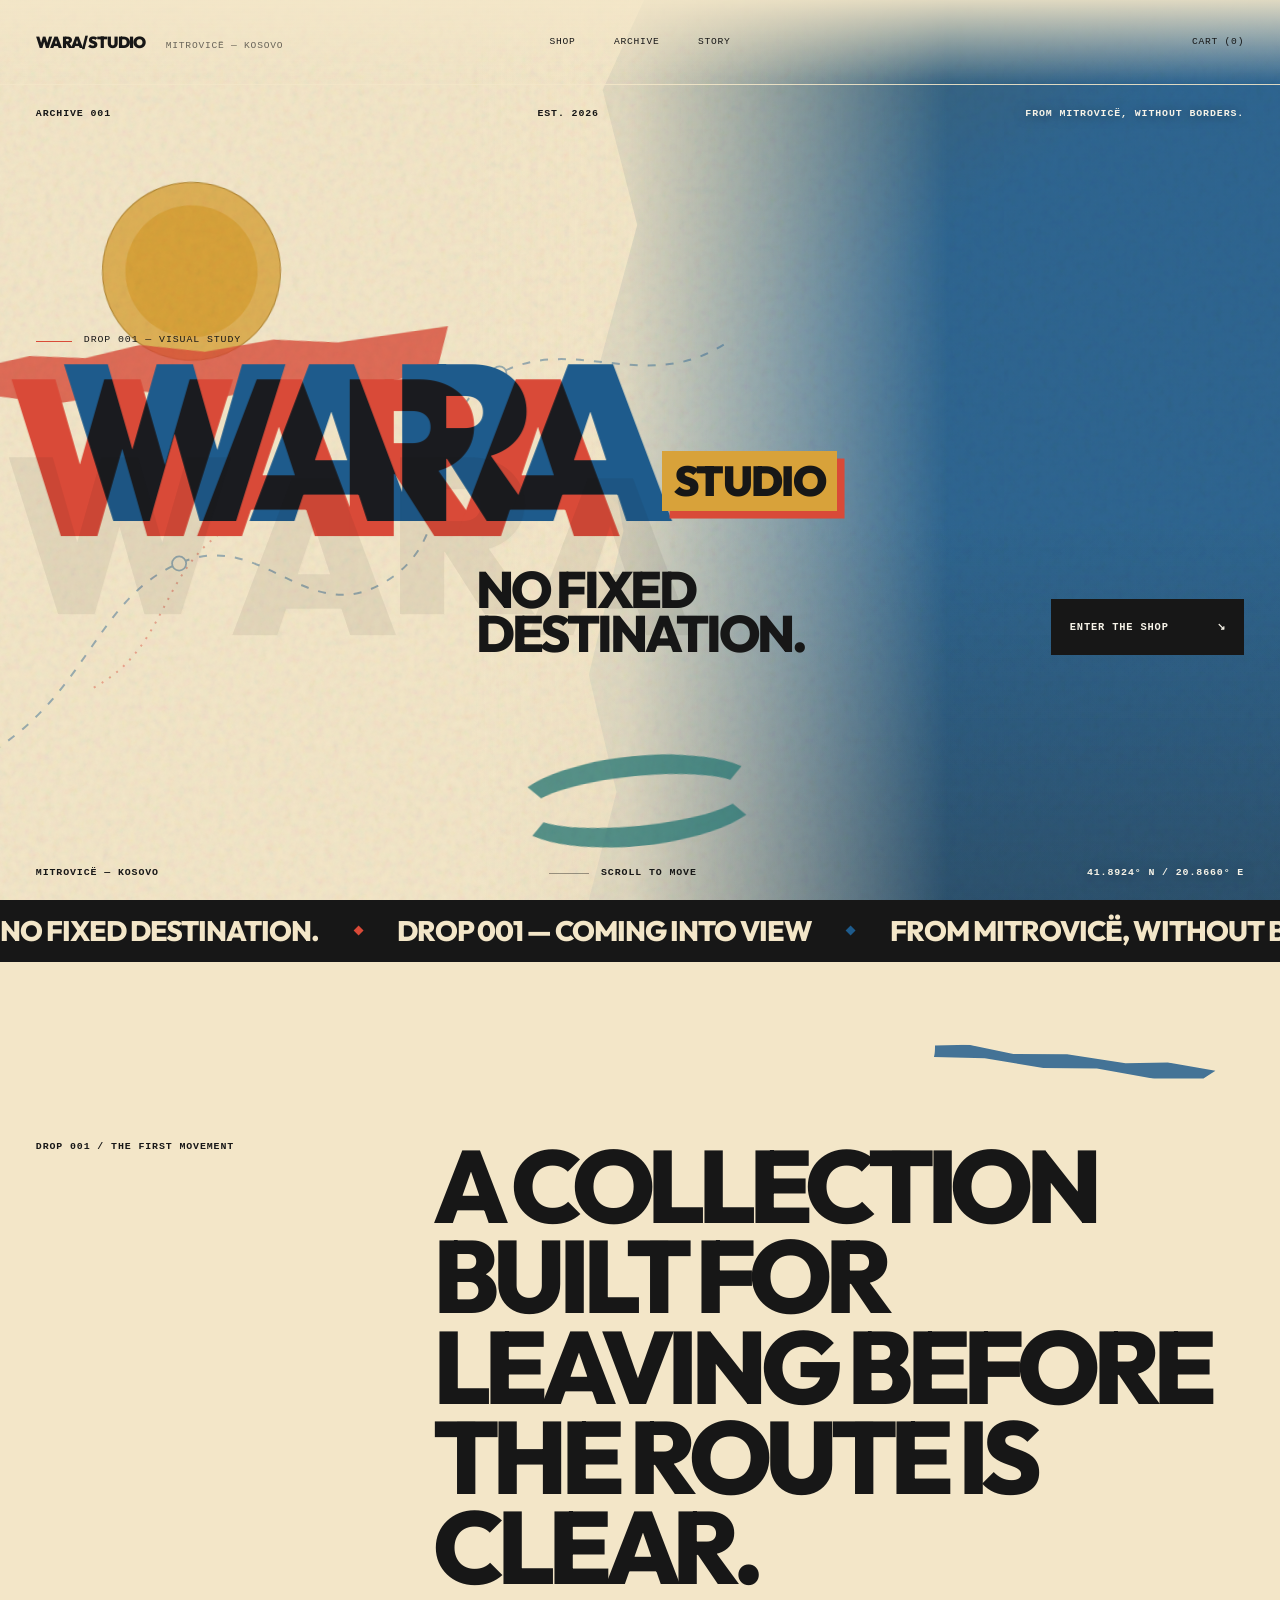
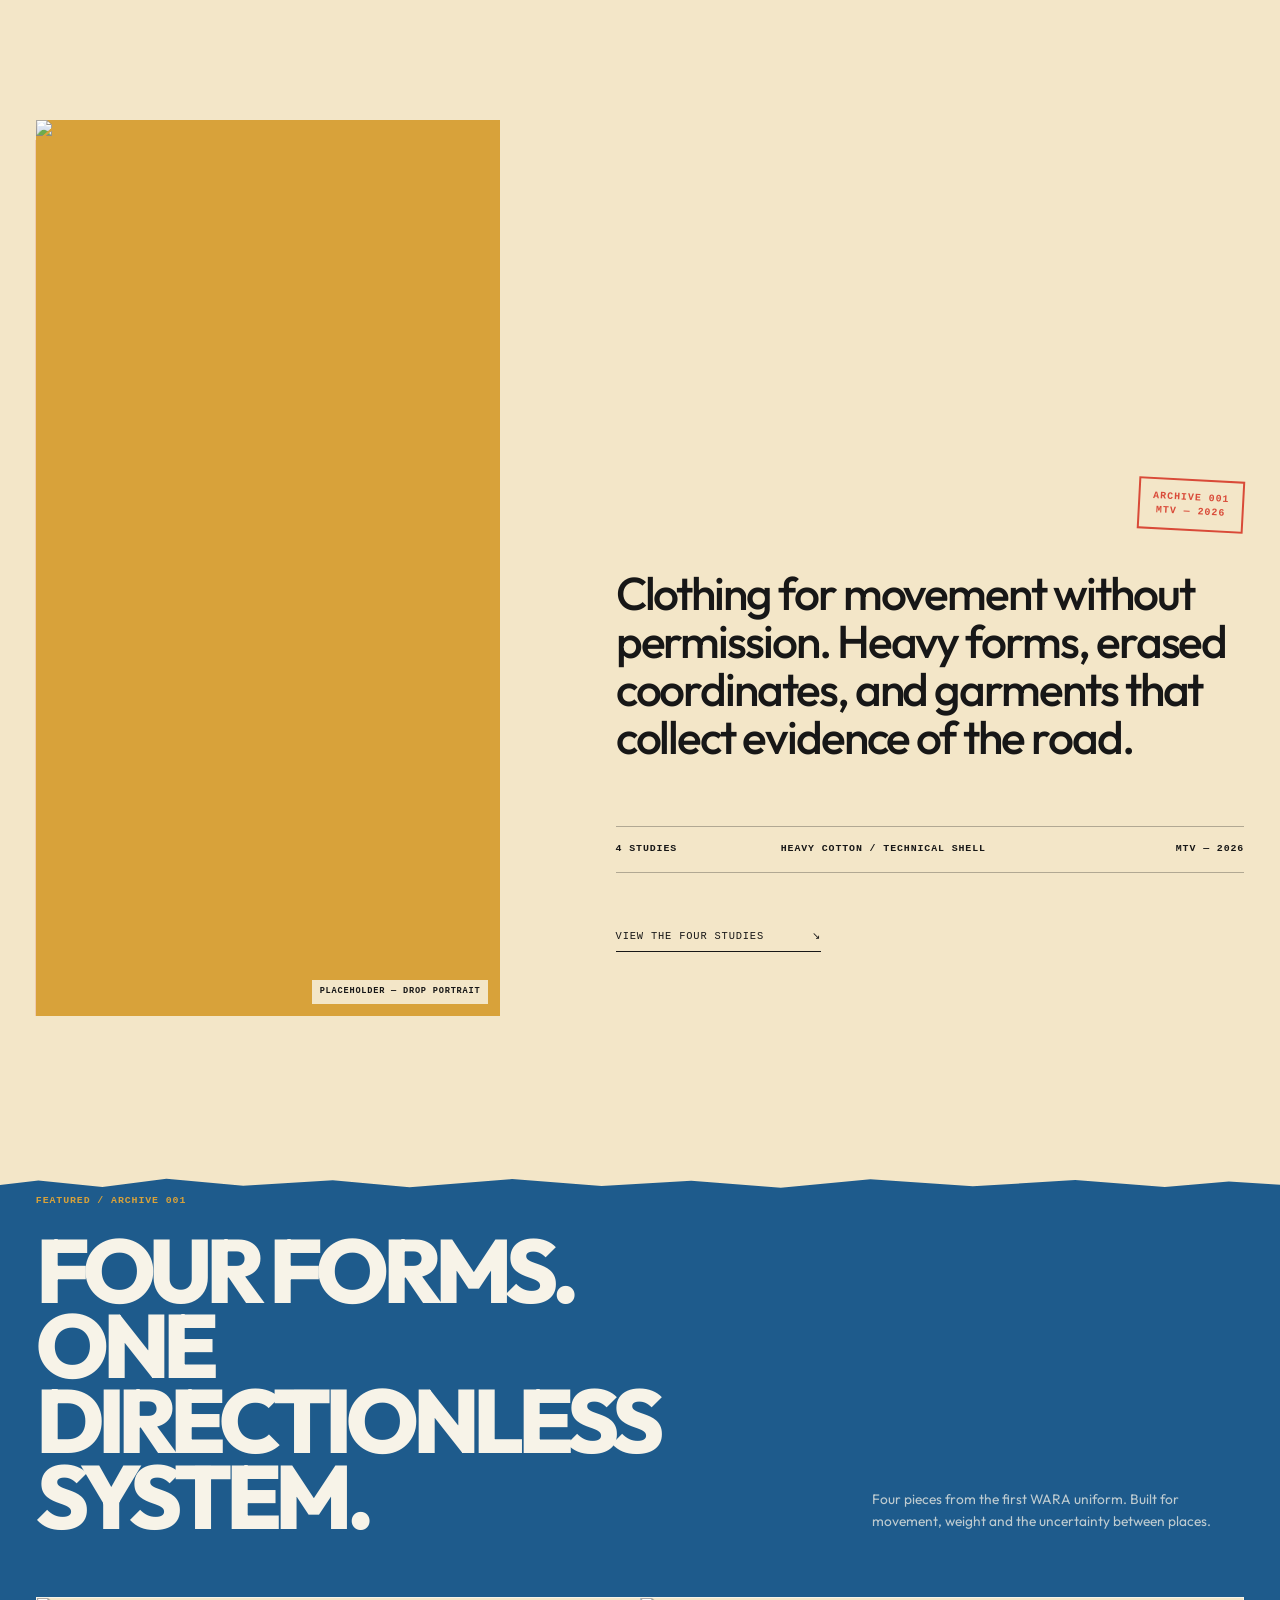
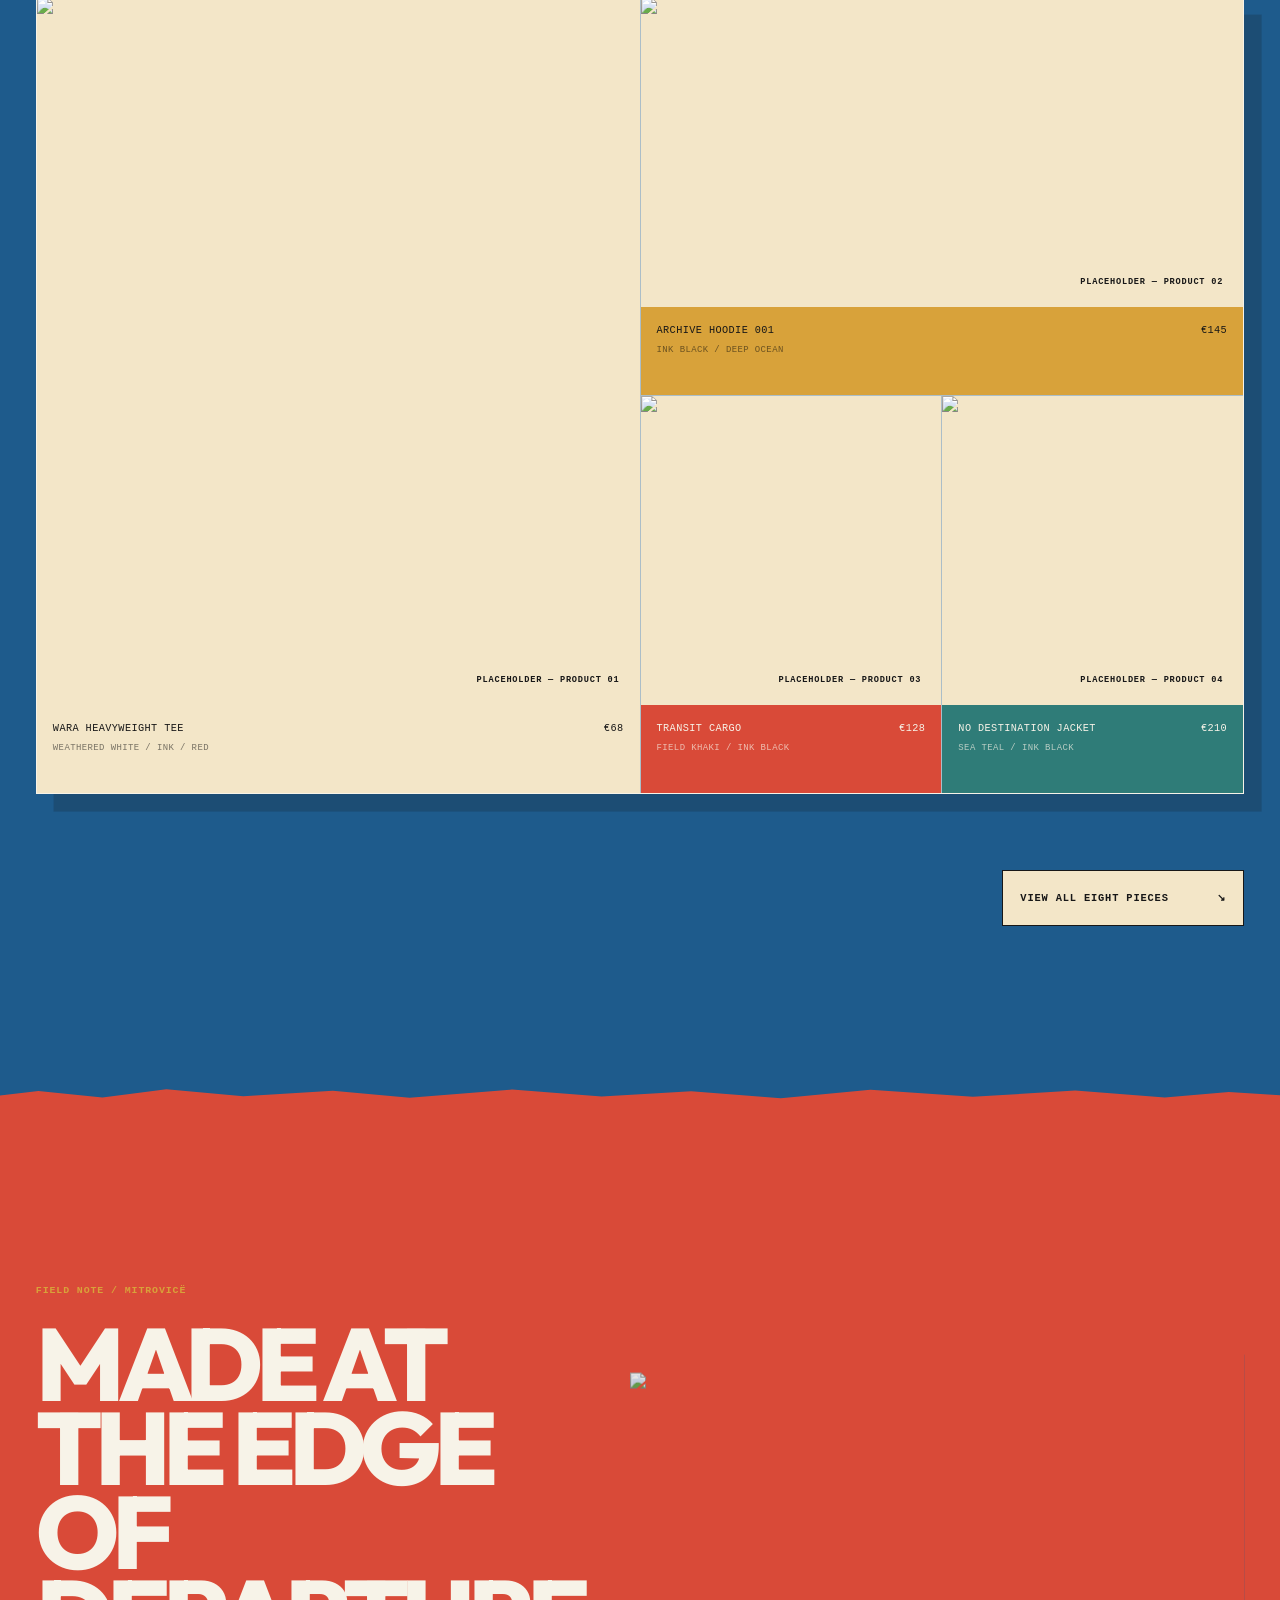
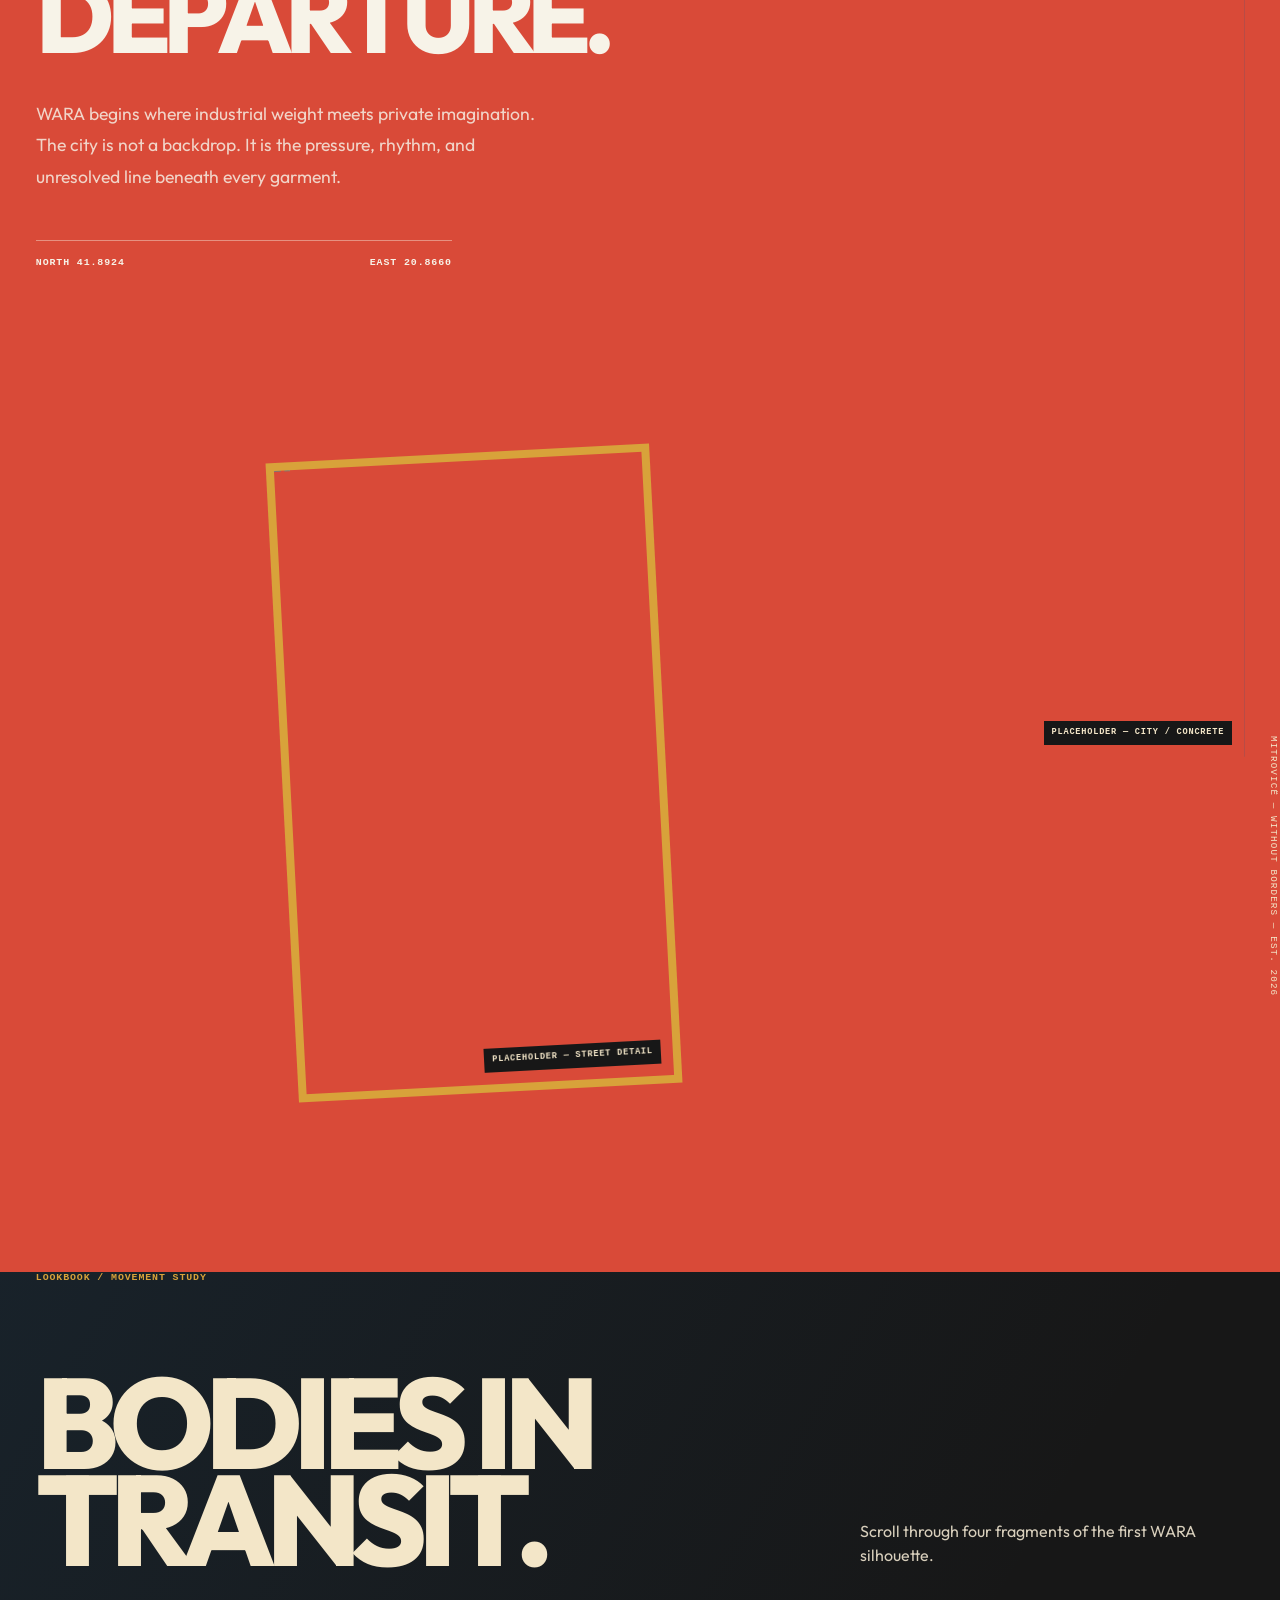
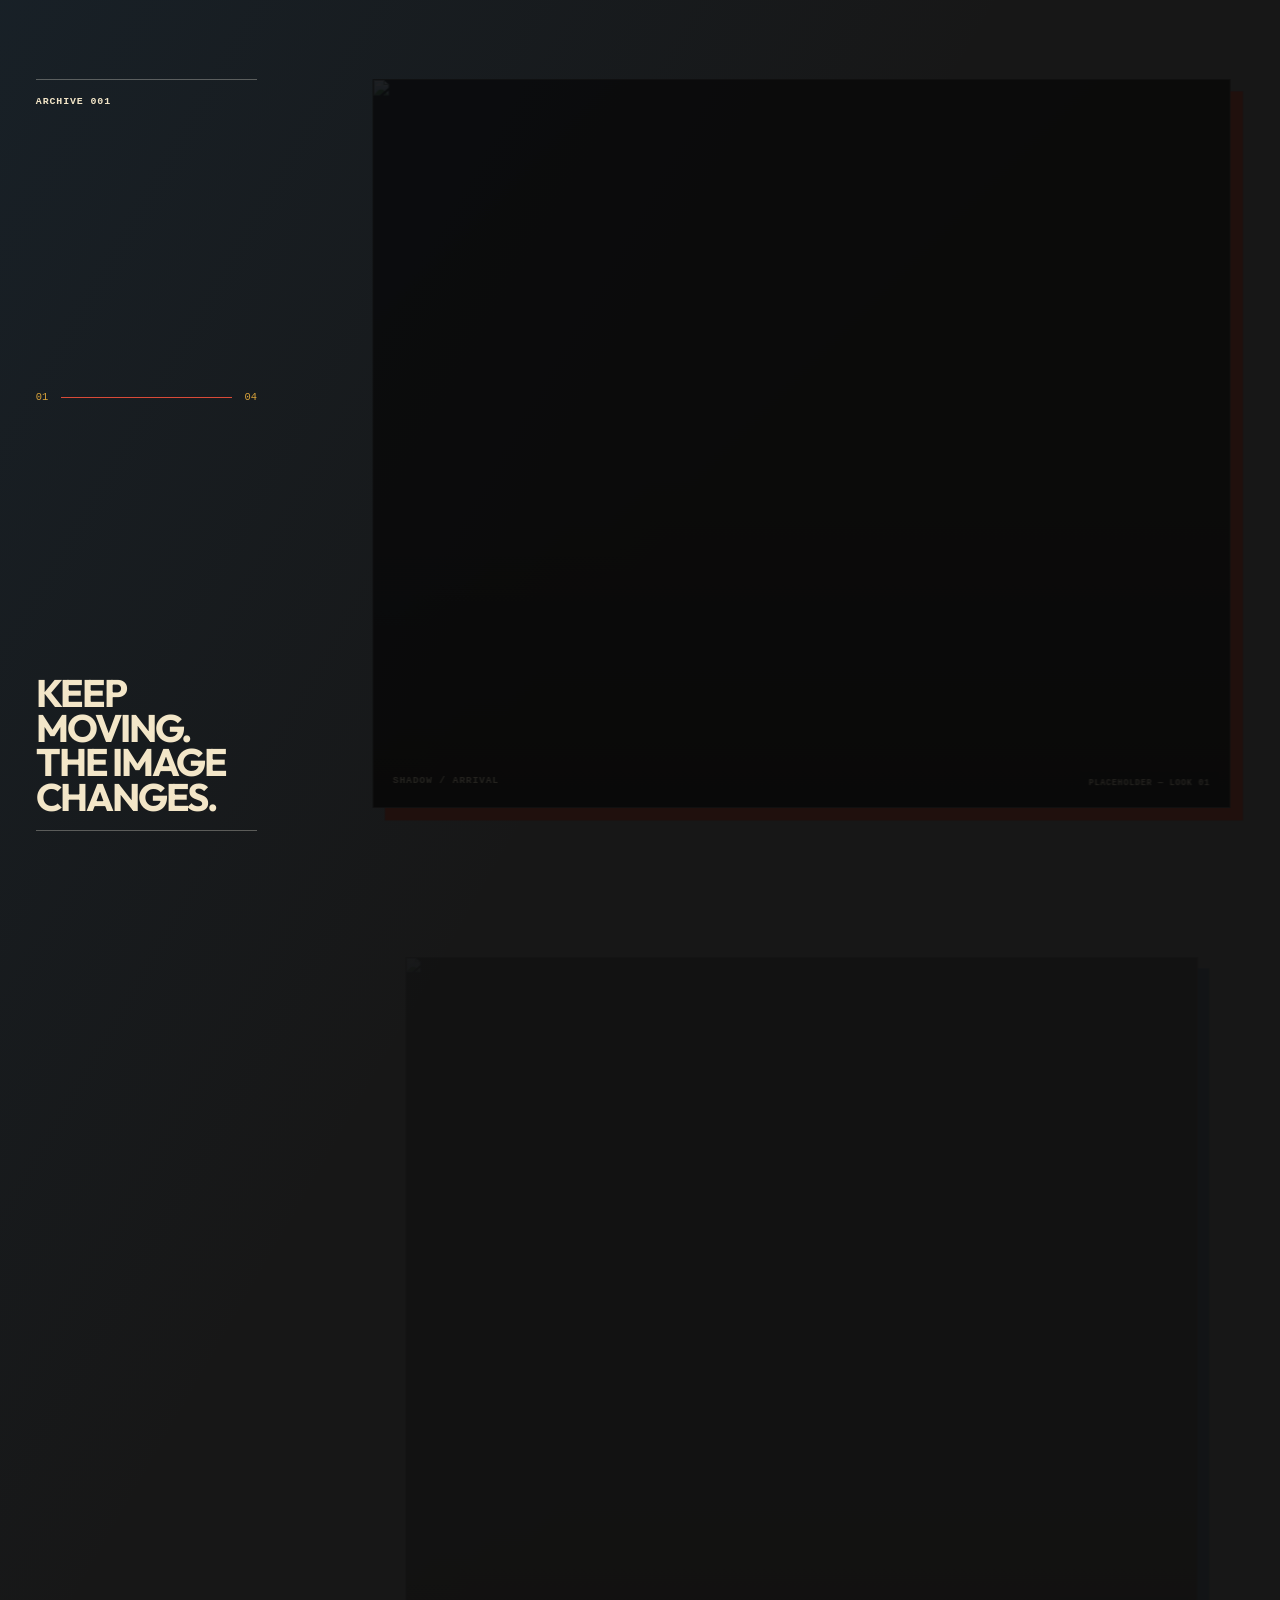
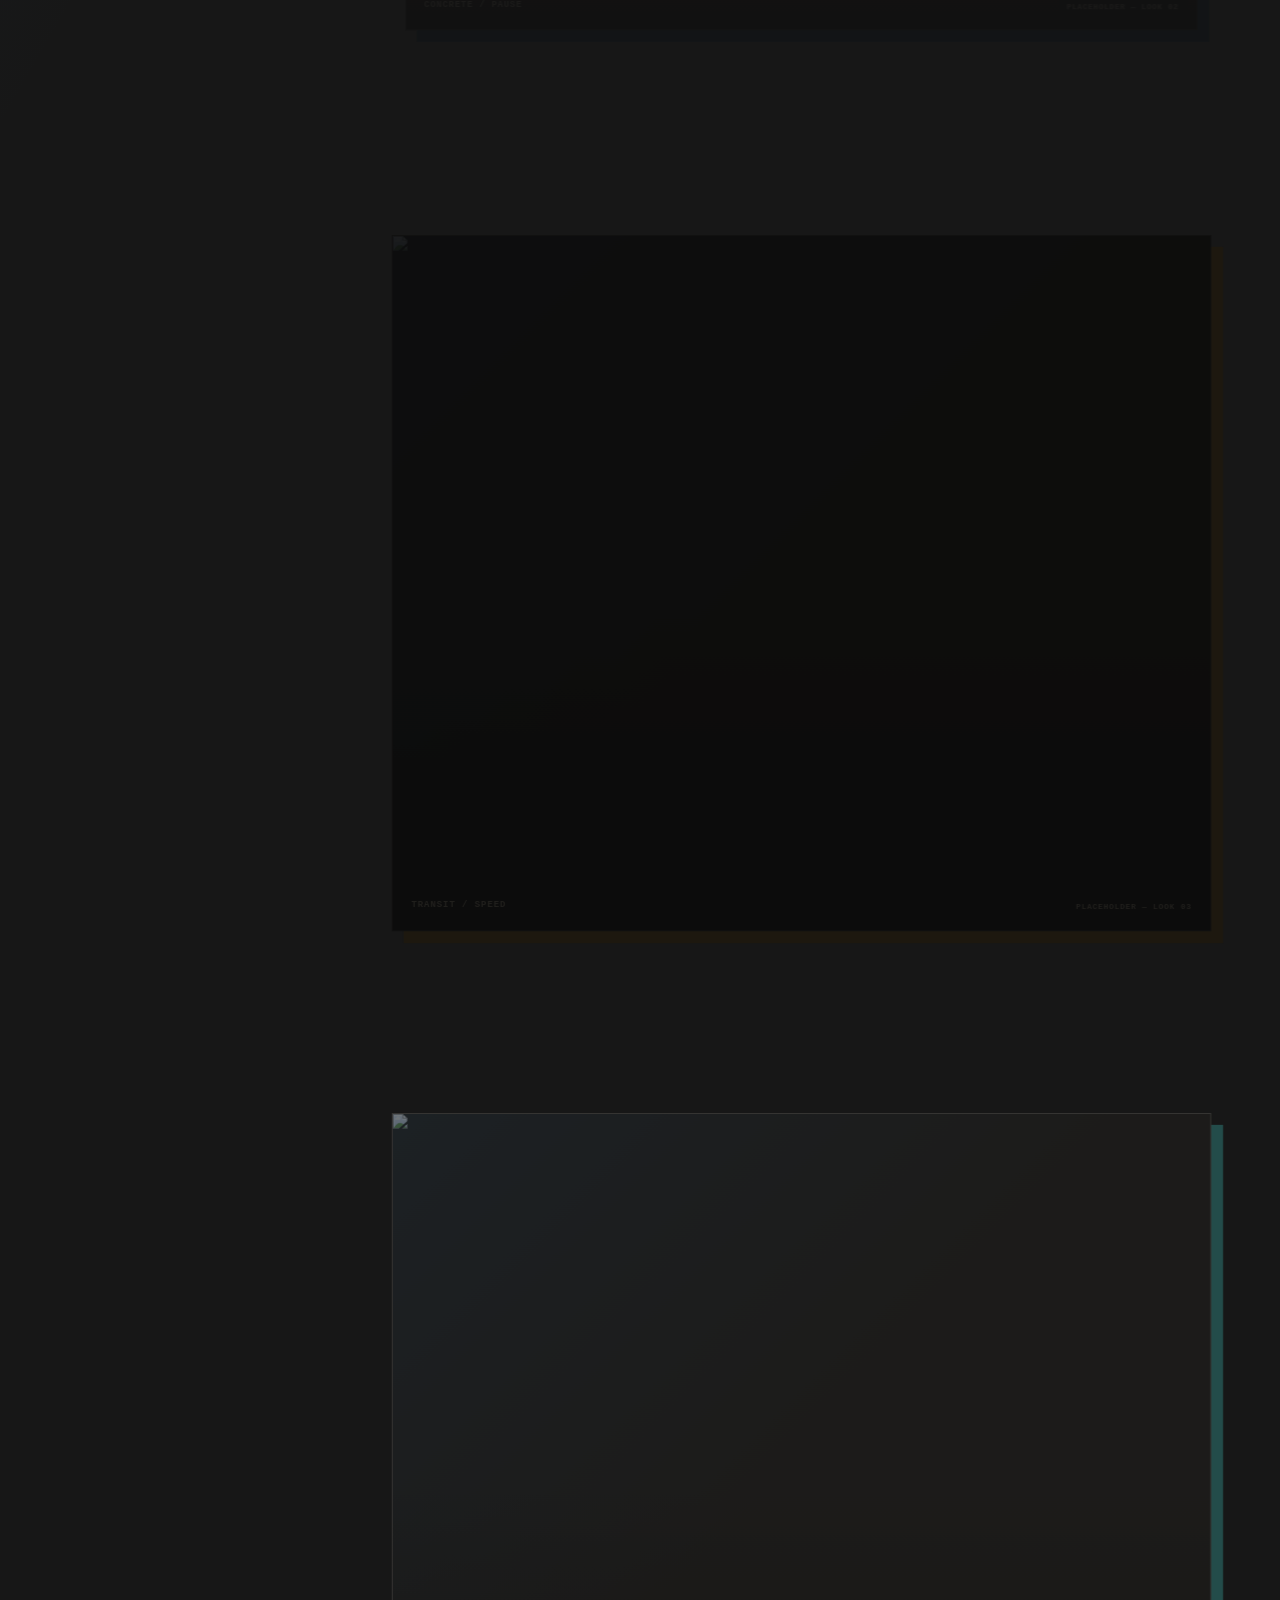
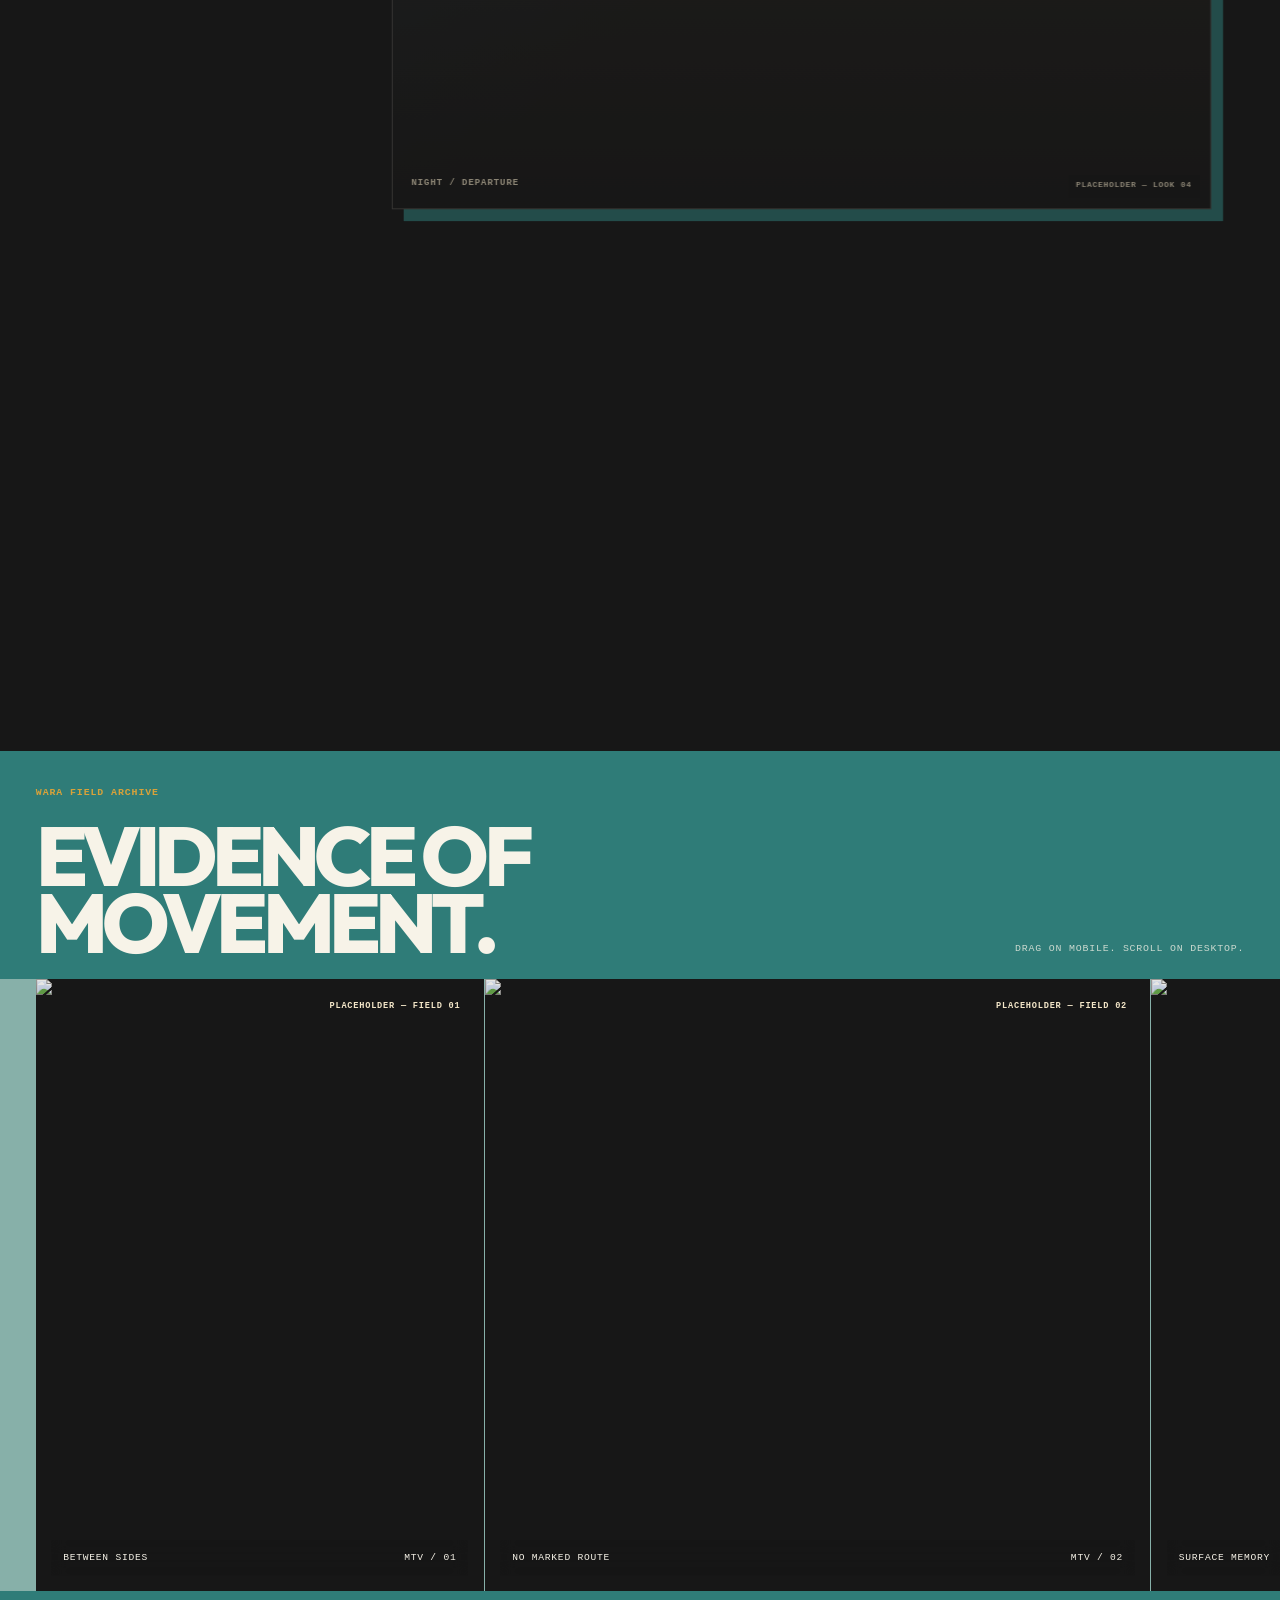
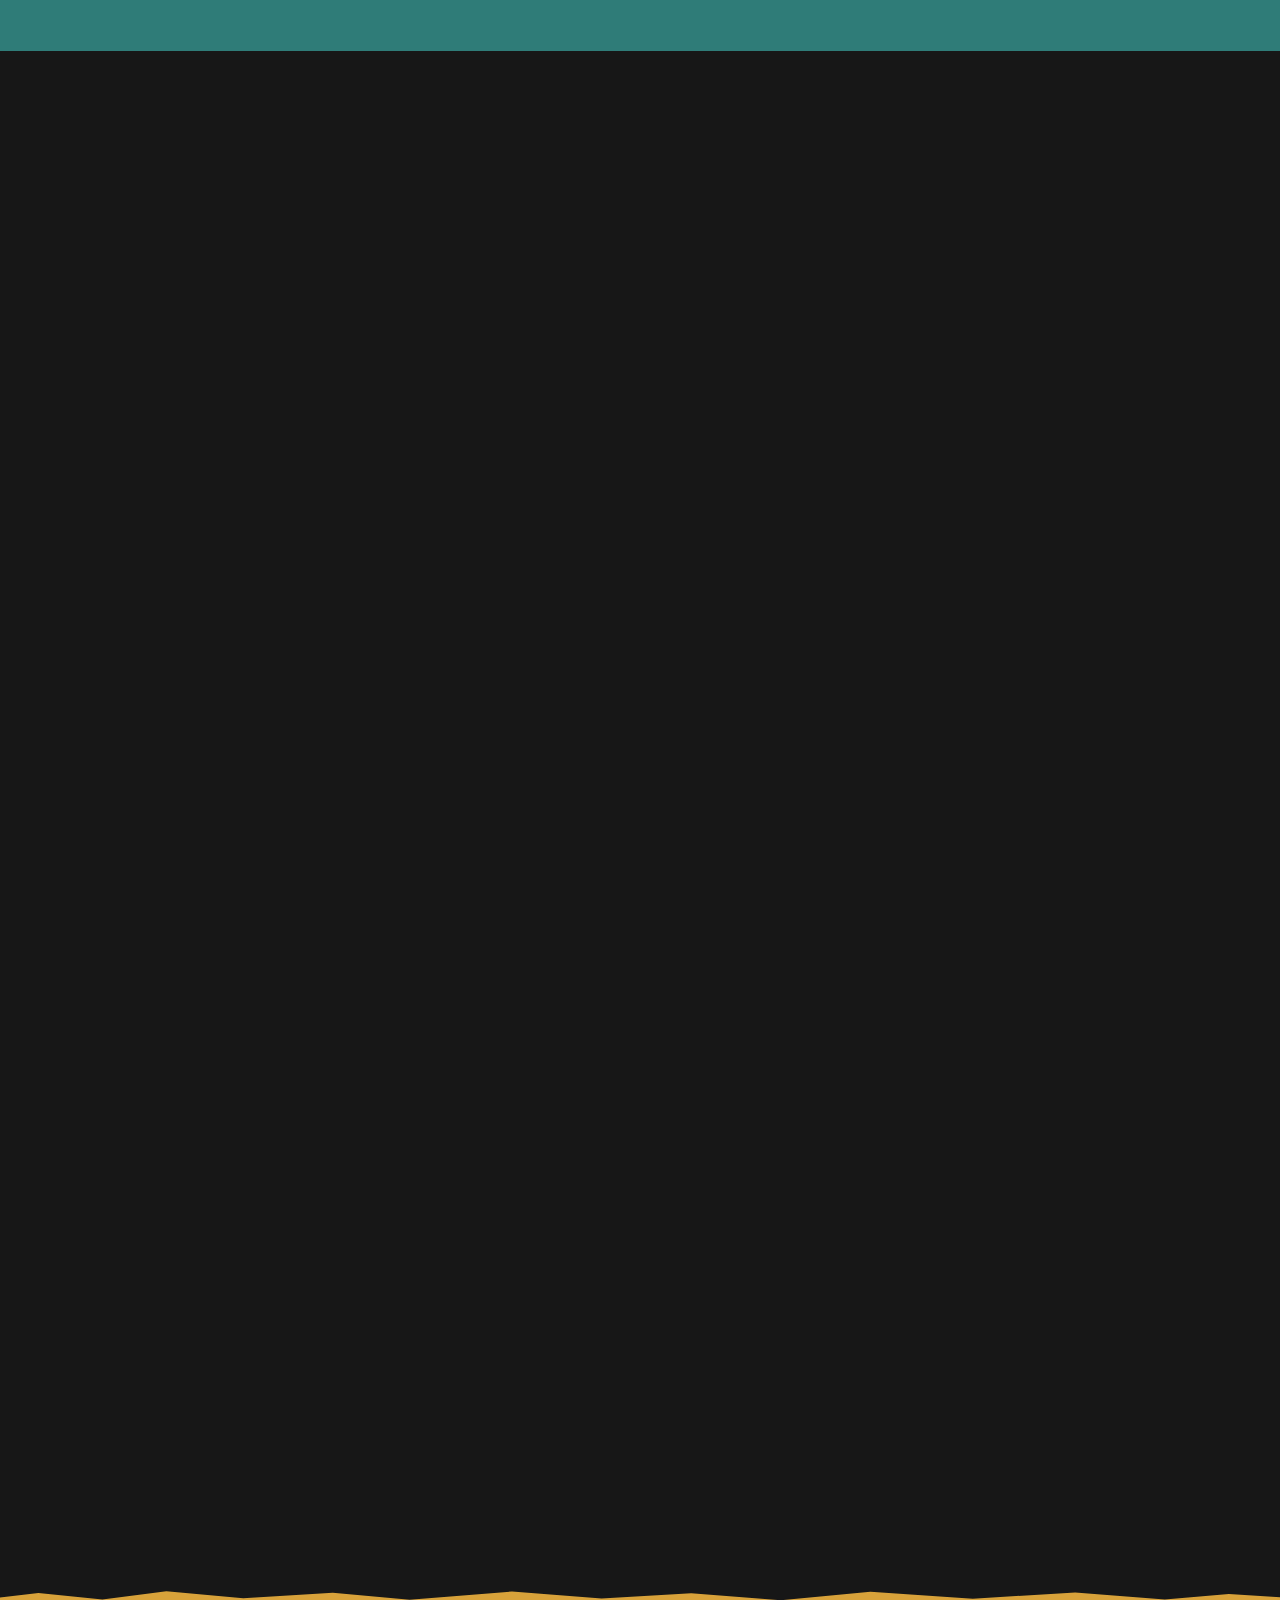
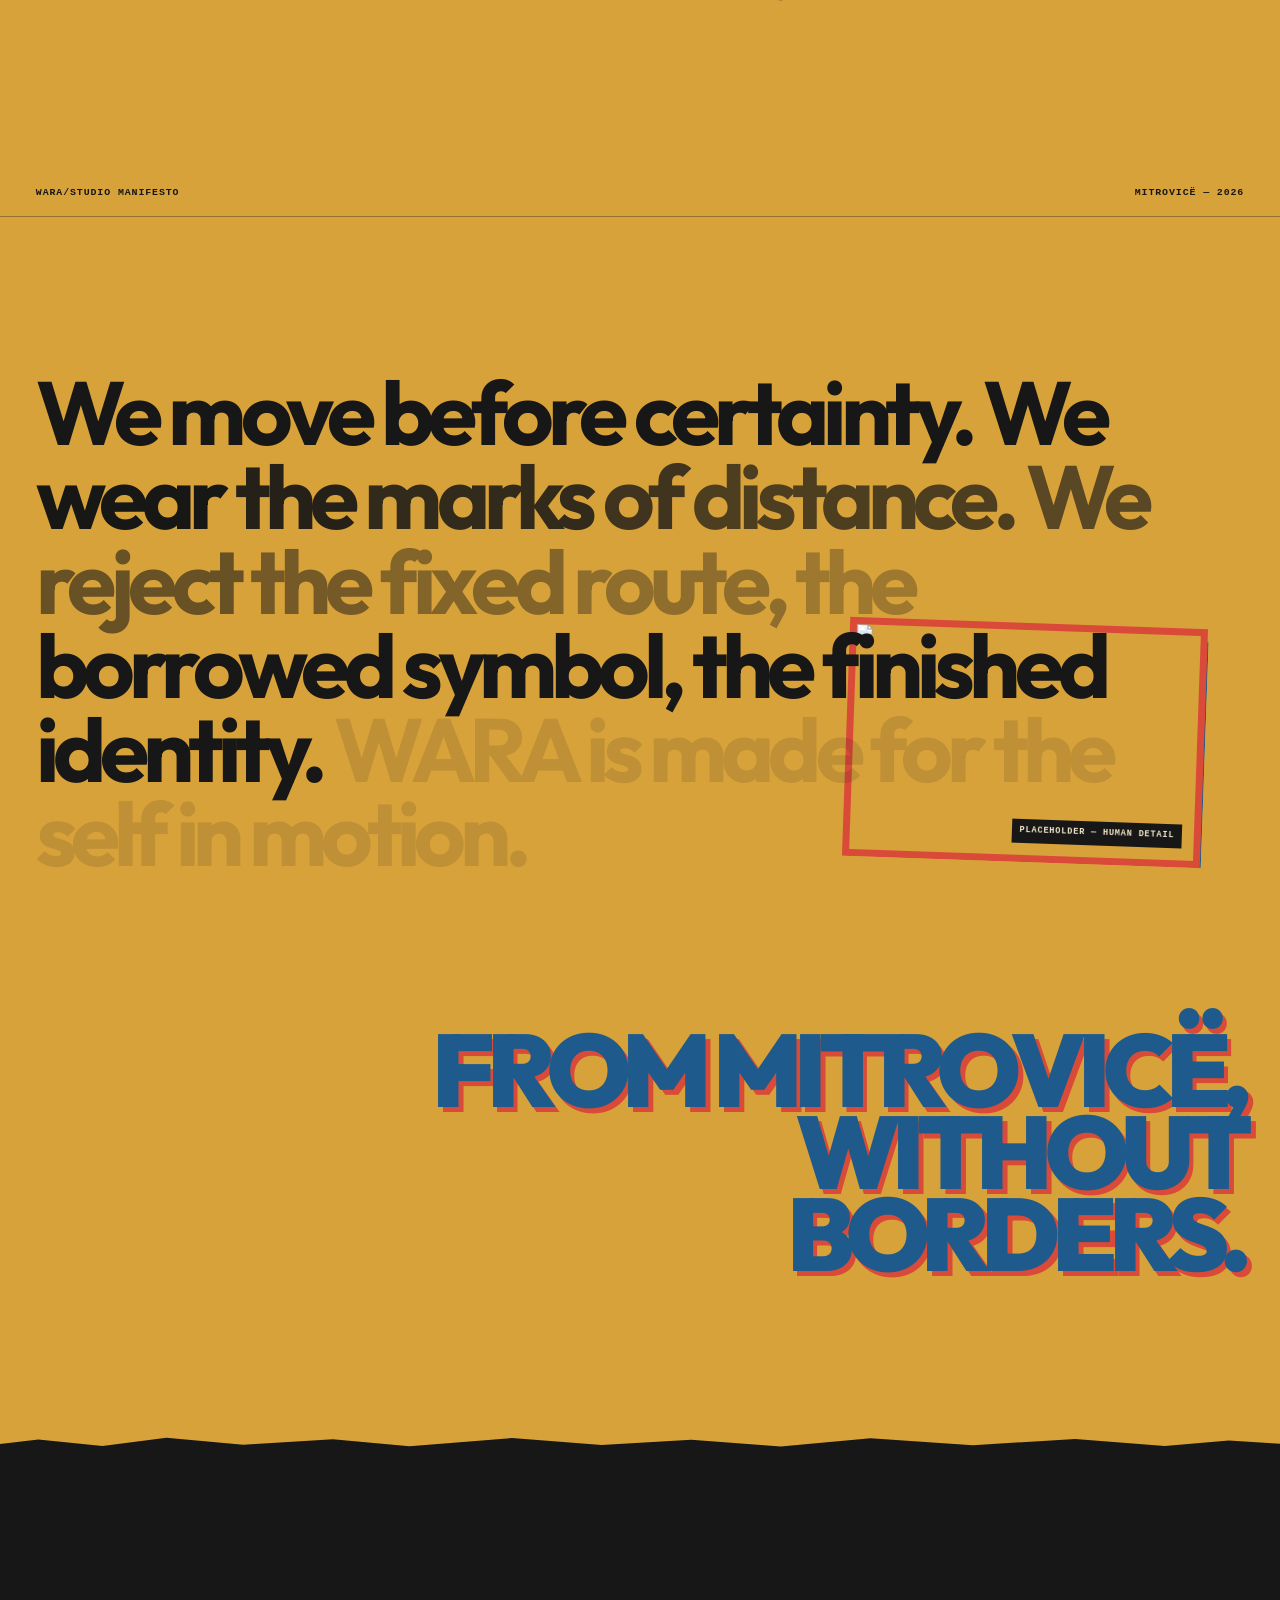
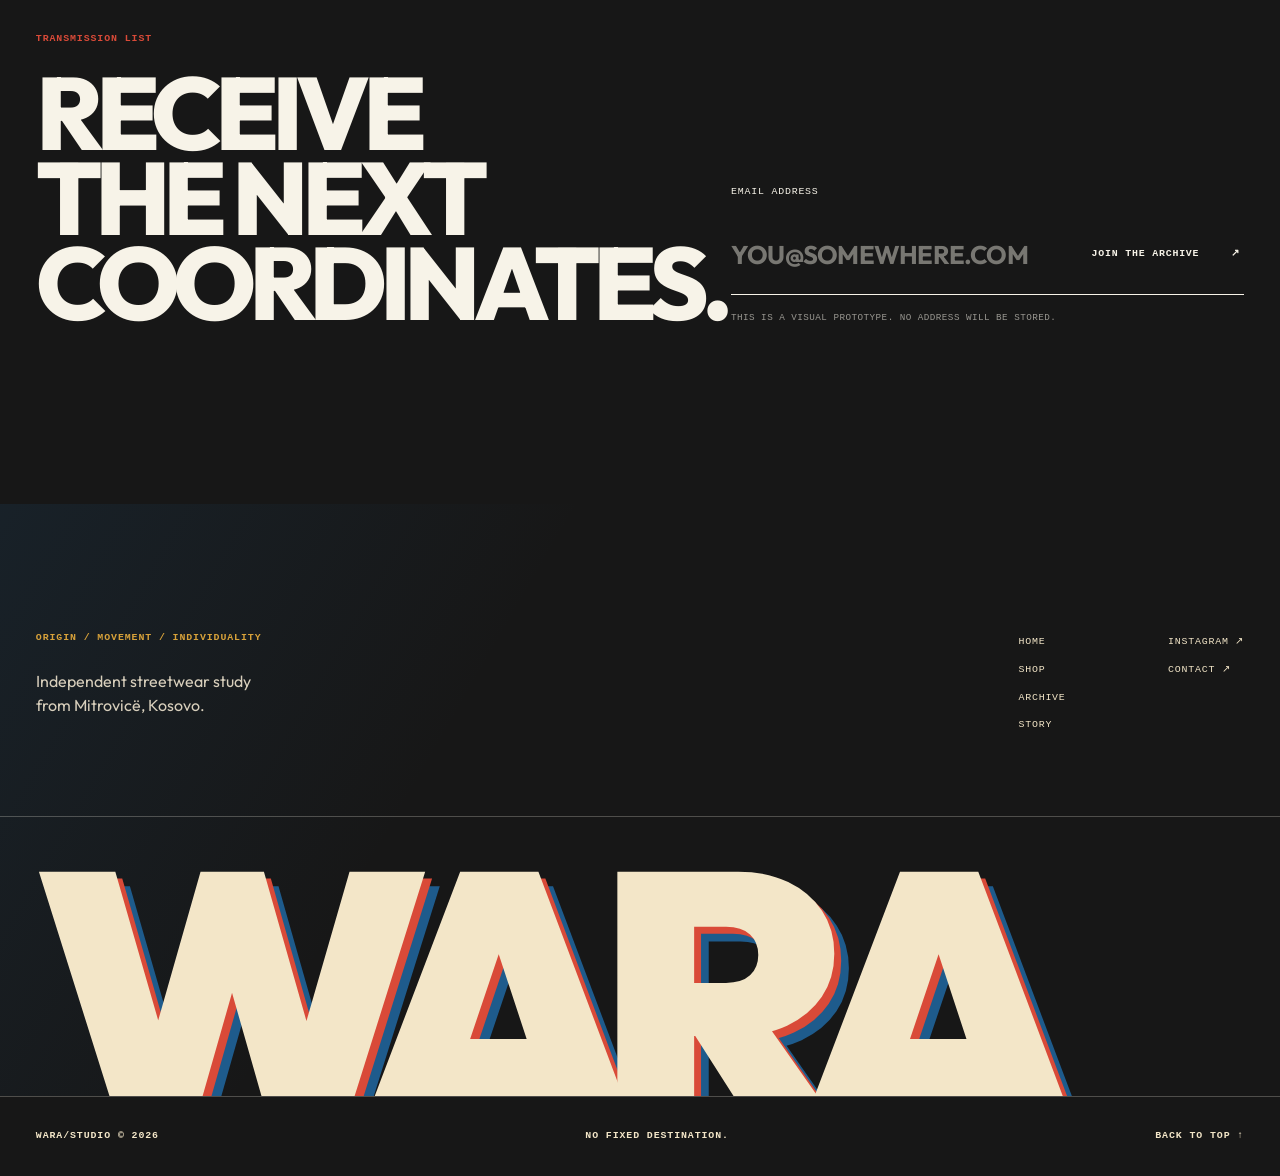
==== commit 7ece7e32: "fix: restore visible desktop loader animation" ====
--- a/index.html
+++ b/index.html
@@ -11,7 +11,7 @@
     <link rel="preconnect" href="https://fonts.googleapis.com">
     <link rel="preconnect" href="https://fonts.gstatic.com" crossorigin>
     <link href="https://fonts.googleapis.com/css2?family=Outfit:wght@400;500;600;700;800;900&display=swap" rel="stylesheet">
-    <link rel="stylesheet" href="styles.css">
+    <link rel="stylesheet" href="styles.css?v=20260803-loader">
     <script>document.documentElement.classList.add('js');</script>
     <noscript><style>.loader{display:none!important}body.is-loading{overflow:auto!important}</style></noscript>
   </head>
@@ -435,10 +435,10 @@
       </div>
     </footer>
 
-    <script src="vendor/gsap.min.js"></script>
-    <script src="vendor/ScrollTrigger.min.js"></script>
-    <script src="catalog.js"></script>
-    <script src="app.js"></script>
-    <script src="commerce.js"></script>
+    <script src="vendor/gsap.min.js?v=20260803-loader"></script>
+    <script src="vendor/ScrollTrigger.min.js?v=20260803-loader"></script>
+    <script src="catalog.js?v=20260803-loader"></script>
+    <script src="app.js?v=20260803-loader"></script>
+    <script src="commerce.js?v=20260803-loader"></script>
   </body>
 </html>
--- a/styles.css
+++ b/styles.css
@@ -300,6 +300,161 @@
   display: block;
 }
 
+@media (min-width: 821px) {
+  .loader__word {
+    display: grid;
+    width: 100%;
+    padding-block: 0.08em;
+    grid-template-columns: repeat(4, minmax(0, 1fr));
+    align-items: center;
+    justify-items: center;
+    overflow: hidden;
+    font-size: clamp(9rem, min(20vw, 40vh), 28rem);
+    letter-spacing: -0.08em;
+    line-height: 0.88;
+  }
+
+  .loader__word span {
+    display: grid;
+    width: 100%;
+    place-items: center;
+  }
+
+  html.js:not(.wara-loader-gsap) body.is-loading .loader__paper-panel {
+    transform: scaleY(0);
+  }
+
+  html.js:not(.wara-loader-gsap) body.is-loading .loader__paper-panel:nth-child(odd) {
+    transform-origin: top;
+  }
+
+  html.js:not(.wara-loader-gsap) body.is-loading .loader__paper-panel:nth-child(even) {
+    transform-origin: bottom;
+  }
+
+  html.js:not(.wara-loader-gsap) body.is-loading .loader__word span {
+    opacity: 0;
+    transform: translateY(125%);
+  }
+
+  html.js:not(.wara-loader-gsap) body.is-loading .loader__top span,
+  html.js:not(.wara-loader-gsap) body.is-loading .loader__bottom span {
+    opacity: 0;
+    transform: translateY(1rem);
+  }
+
+  html.js:not(.wara-loader-gsap) body.is-loading .loader__sun,
+  html.js:not(.wara-loader-gsap) body.is-loading .loader__route-dot {
+    opacity: 0;
+    transform: scale(0.45);
+  }
+}
+
+.loader--fallback .loader__paper-panel {
+  animation: loader-fallback-panel-in 0.62s var(--ease) forwards;
+}
+
+.loader--fallback .loader__paper-panel:nth-child(2) {
+  animation-delay: 0.06s;
+}
+
+.loader--fallback .loader__paper-panel:nth-child(3) {
+  animation-delay: 0.12s;
+}
+
+.loader--fallback .loader__paper-panel:nth-child(4) {
+  animation-delay: 0.18s;
+}
+
+.loader--fallback .loader__word span {
+  animation: loader-fallback-word-in 0.58s var(--ease) forwards;
+}
+
+.loader--fallback .loader__word span:nth-child(2) {
+  animation-delay: 0.05s;
+}
+
+.loader--fallback .loader__word span:nth-child(3) {
+  animation-delay: 0.1s;
+}
+
+.loader--fallback .loader__word span:nth-child(4) {
+  animation-delay: 0.15s;
+}
+
+.loader--fallback .loader__top span,
+.loader--fallback .loader__bottom span,
+.loader--fallback .loader__sun,
+.loader--fallback .loader__route-dot {
+  animation: loader-fallback-fade-in 0.46s ease-out 0.12s forwards;
+}
+
+.loader--fallback [data-loader-route] {
+  animation: loader-fallback-route 0.95s ease-in-out 0.08s forwards;
+}
+
+.loader--fallback [data-loader-line] {
+  animation: loader-fallback-progress 0.95s linear forwards;
+}
+
+.loader--fallback-out .loader__paper-panel:nth-child(odd) {
+  animation: loader-fallback-panel-up 0.44s var(--ease-in-out) forwards;
+}
+
+.loader--fallback-out .loader__paper-panel:nth-child(even) {
+  animation: loader-fallback-panel-down 0.44s var(--ease-in-out) forwards;
+}
+
+.loader--fallback-out .loader__word,
+.loader--fallback-out .loader__top,
+.loader--fallback-out .loader__bottom,
+.loader--fallback-out .loader__route-map,
+.loader--fallback-out .loader__sun {
+  animation: loader-fallback-fade-out 0.24s ease-in forwards;
+}
+
+.loader--reduced .loader__paper-panel,
+.loader--reduced .loader__word span,
+.loader--reduced .loader__top span,
+.loader--reduced .loader__bottom span,
+.loader--reduced .loader__sun,
+.loader--reduced .loader__route-dot {
+  opacity: 1 !important;
+  transform: none !important;
+}
+
+@keyframes loader-fallback-panel-in {
+  to { transform: scaleY(1); }
+}
+
+@keyframes loader-fallback-word-in {
+  to { opacity: 1; transform: translateY(0); }
+}
+
+@keyframes loader-fallback-fade-in {
+  to { opacity: 1; transform: translateY(0) scale(1); }
+}
+
+@keyframes loader-fallback-route {
+  to { stroke-dashoffset: 0; }
+}
+
+@keyframes loader-fallback-progress {
+  to { transform: scaleX(1); }
+}
+
+@keyframes loader-fallback-panel-up {
+  to { transform: translateY(-105%); }
+}
+
+@keyframes loader-fallback-panel-down {
+  to { transform: translateY(105%); }
+}
+
+@keyframes loader-fallback-fade-out {
+  to { opacity: 0; }
+}
+
 .loader__location-desktop,
 .loader__route-map,
 .loader__sun {
@@ -1224,6 +1379,105 @@
   letter-spacing: 0.08em;
 }
 
+@media (min-width: 821px) {
+  .horizontal-gallery {
+    display: grid;
+    min-height: 100svh;
+    padding-block: clamp(2rem, 4svh, 4rem);
+    grid-template-rows: auto minmax(0, 1fr);
+    align-content: start;
+    overflow: clip;
+  }
+
+  .horizontal-gallery__header {
+    margin-bottom: clamp(1.25rem, 2.5svh, 2.5rem);
+    grid-template-columns: minmax(0, 1fr) auto;
+    gap: clamp(2rem, 5vw, 6rem);
+  }
+
+  .horizontal-gallery__header h2 {
+    max-width: 11ch;
+    font-size: clamp(4rem, 6.5vw, 8rem);
+  }
+
+  .horizontal-gallery__viewport {
+    display: flex;
+    min-height: 0;
+    height: 100%;
+    align-items: flex-start;
+    overflow: hidden;
+  }
+
+  .horizontal-gallery__track {
+    height: clamp(30rem, 68svh, 62rem);
+    max-height: 100%;
+    padding-right: clamp(2rem, 6vw, 8rem);
+    padding-left: var(--gutter);
+    will-change: transform;
+  }
+
+  .horizontal-item--tall {
+    width: clamp(28rem, 34vw, 52rem);
+  }
+
+  .horizontal-item--wide {
+    width: clamp(38rem, 52vw, 76rem);
+  }
+
+  .horizontal-item--small {
+    width: clamp(22rem, 26vw, 38rem);
+  }
+
+  .horizontal-item--end {
+    width: clamp(34rem, 46vw, 66rem);
+    justify-content: space-between;
+    padding: clamp(2rem, 3.5vw, 4.5rem);
+  }
+
+  .horizontal-item--end p {
+    max-width: 7ch;
+    margin: 0;
+    font-size: clamp(3.5rem, 4.8vw, 7rem);
+  }
+
+  .horizontal-item--end span {
+    align-self: flex-end;
+  }
+
+  .horizontal-item figcaption {
+    z-index: 2;
+    right: clamp(0.75rem, 1.2vw, 1.25rem);
+    bottom: clamp(0.75rem, 1.2vw, 1.25rem);
+    left: clamp(0.75rem, 1.2vw, 1.25rem);
+    padding: 0.65rem 0.75rem;
+    background: rgba(23, 23, 23, 0.78);
+    color: var(--weathered-white);
+    backdrop-filter: blur(8px);
+  }
+
+  .horizontal-item > .image-label {
+    top: clamp(0.75rem, 1.2vw, 1.25rem);
+    right: clamp(0.75rem, 1.2vw, 1.25rem);
+    bottom: auto;
+  }
+
+  .horizontal-item:nth-child(1) img {
+    object-position: 50% 46%;
+  }
+
+  .horizontal-item:nth-child(2) img {
+    object-position: 50% 58%;
+  }
+
+  .horizontal-item:nth-child(3) img {
+    object-position: 50% 50%;
+  }
+
+  .horizontal-item:nth-child(4) img {
+    object-position: 50% 42%;
+  }
+}
+
 /* Manifesto */
 
 .manifesto {
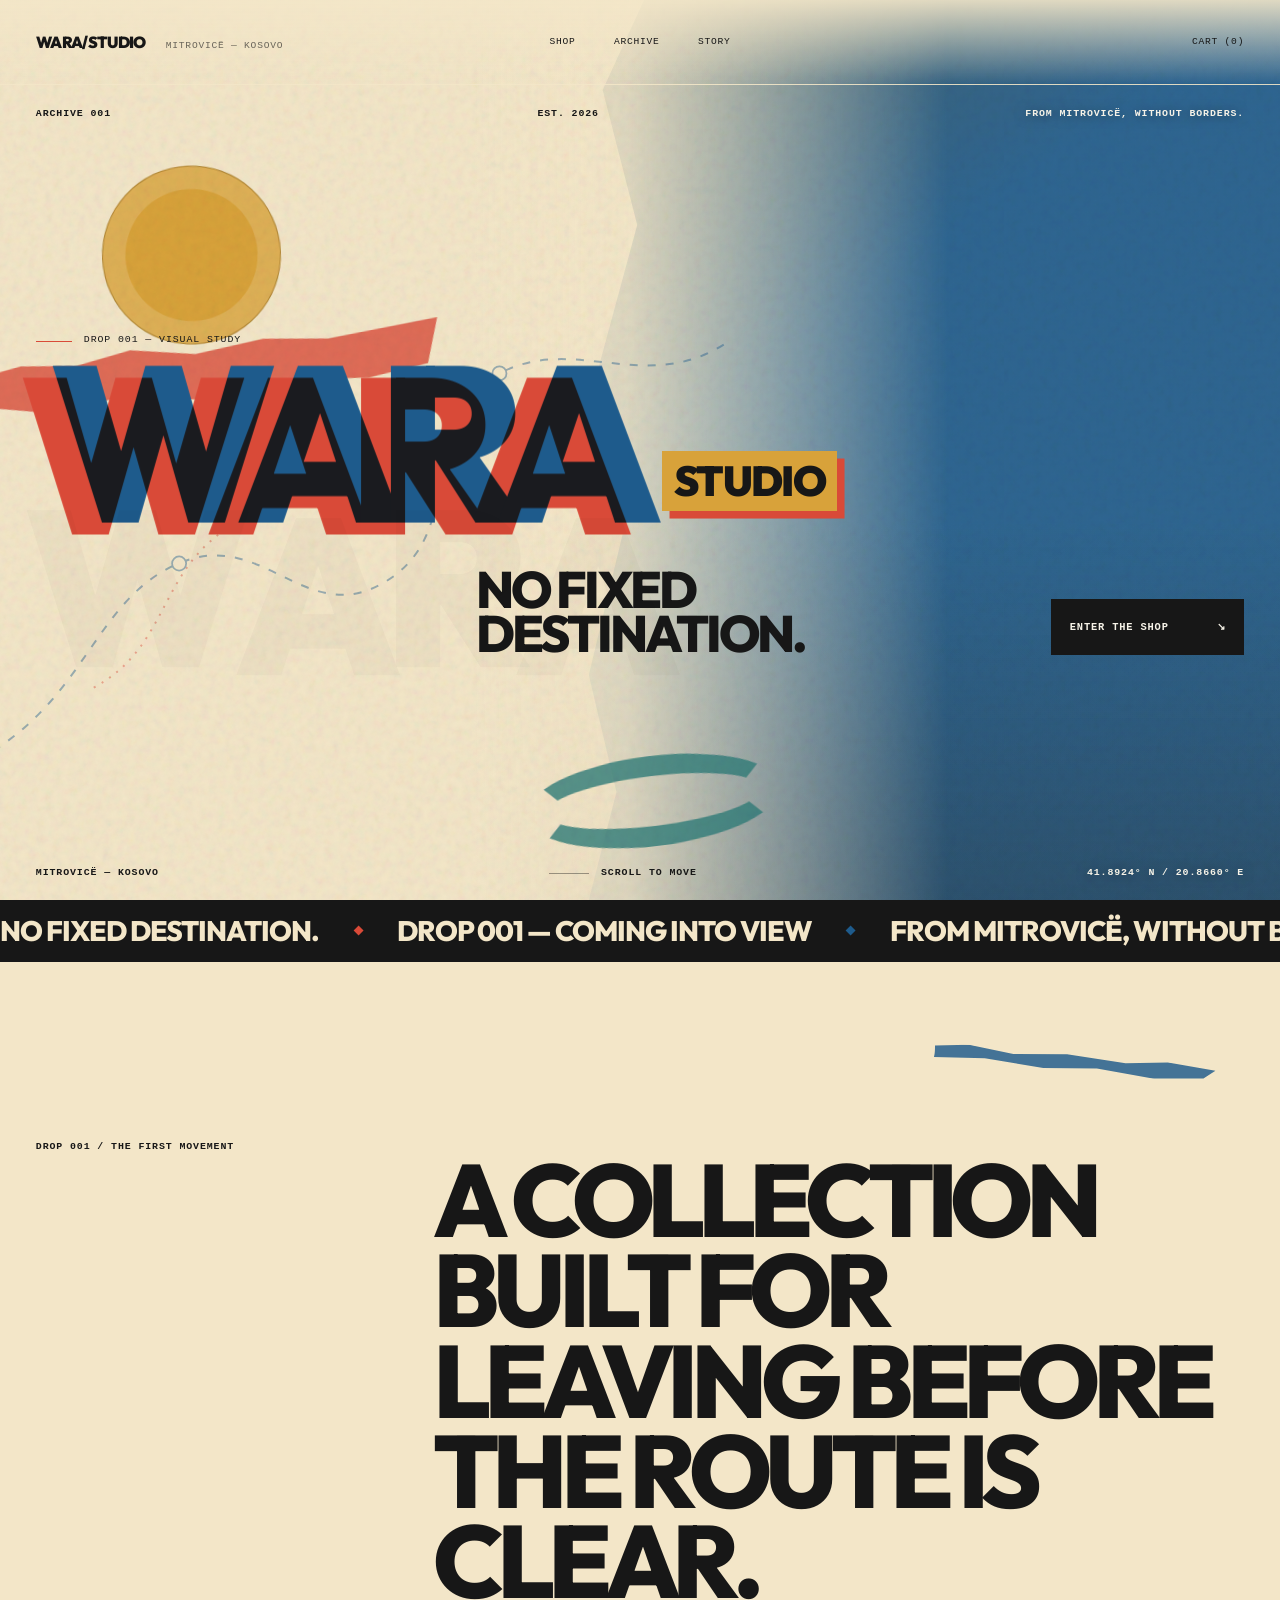
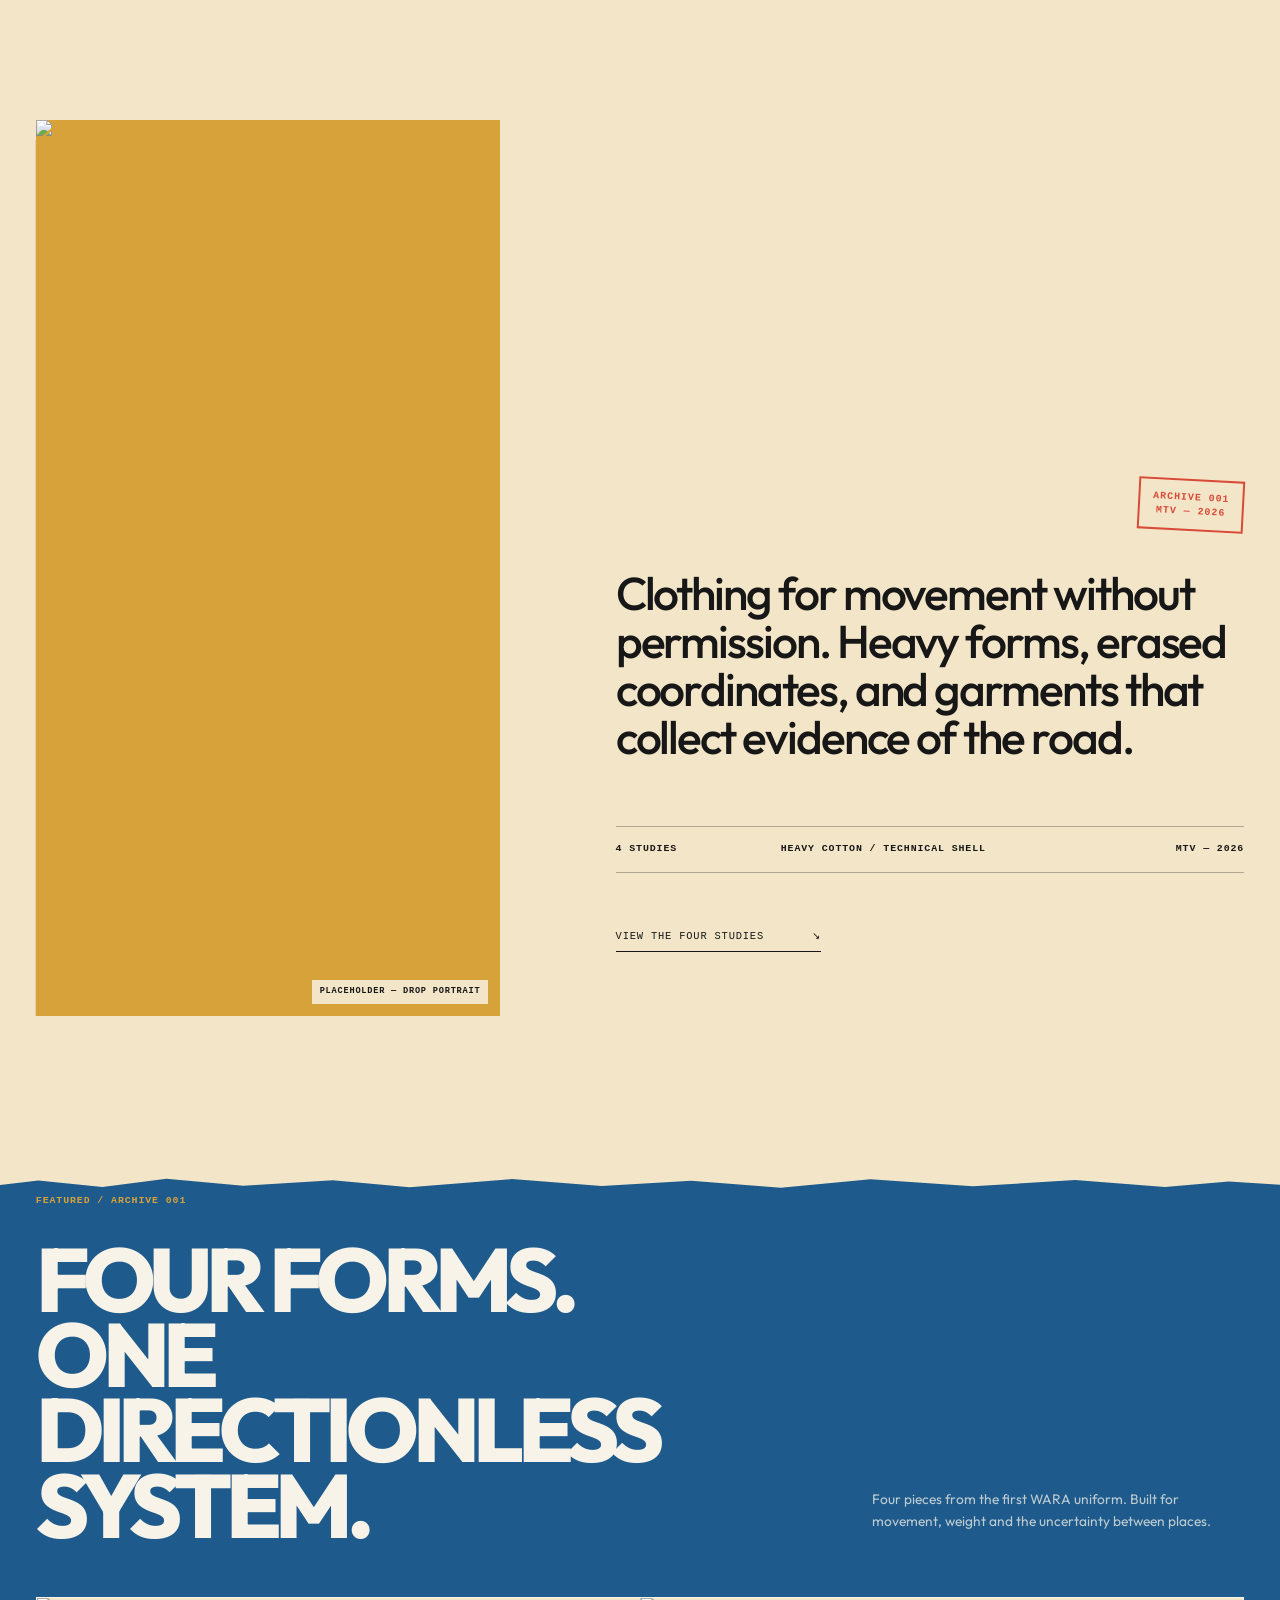
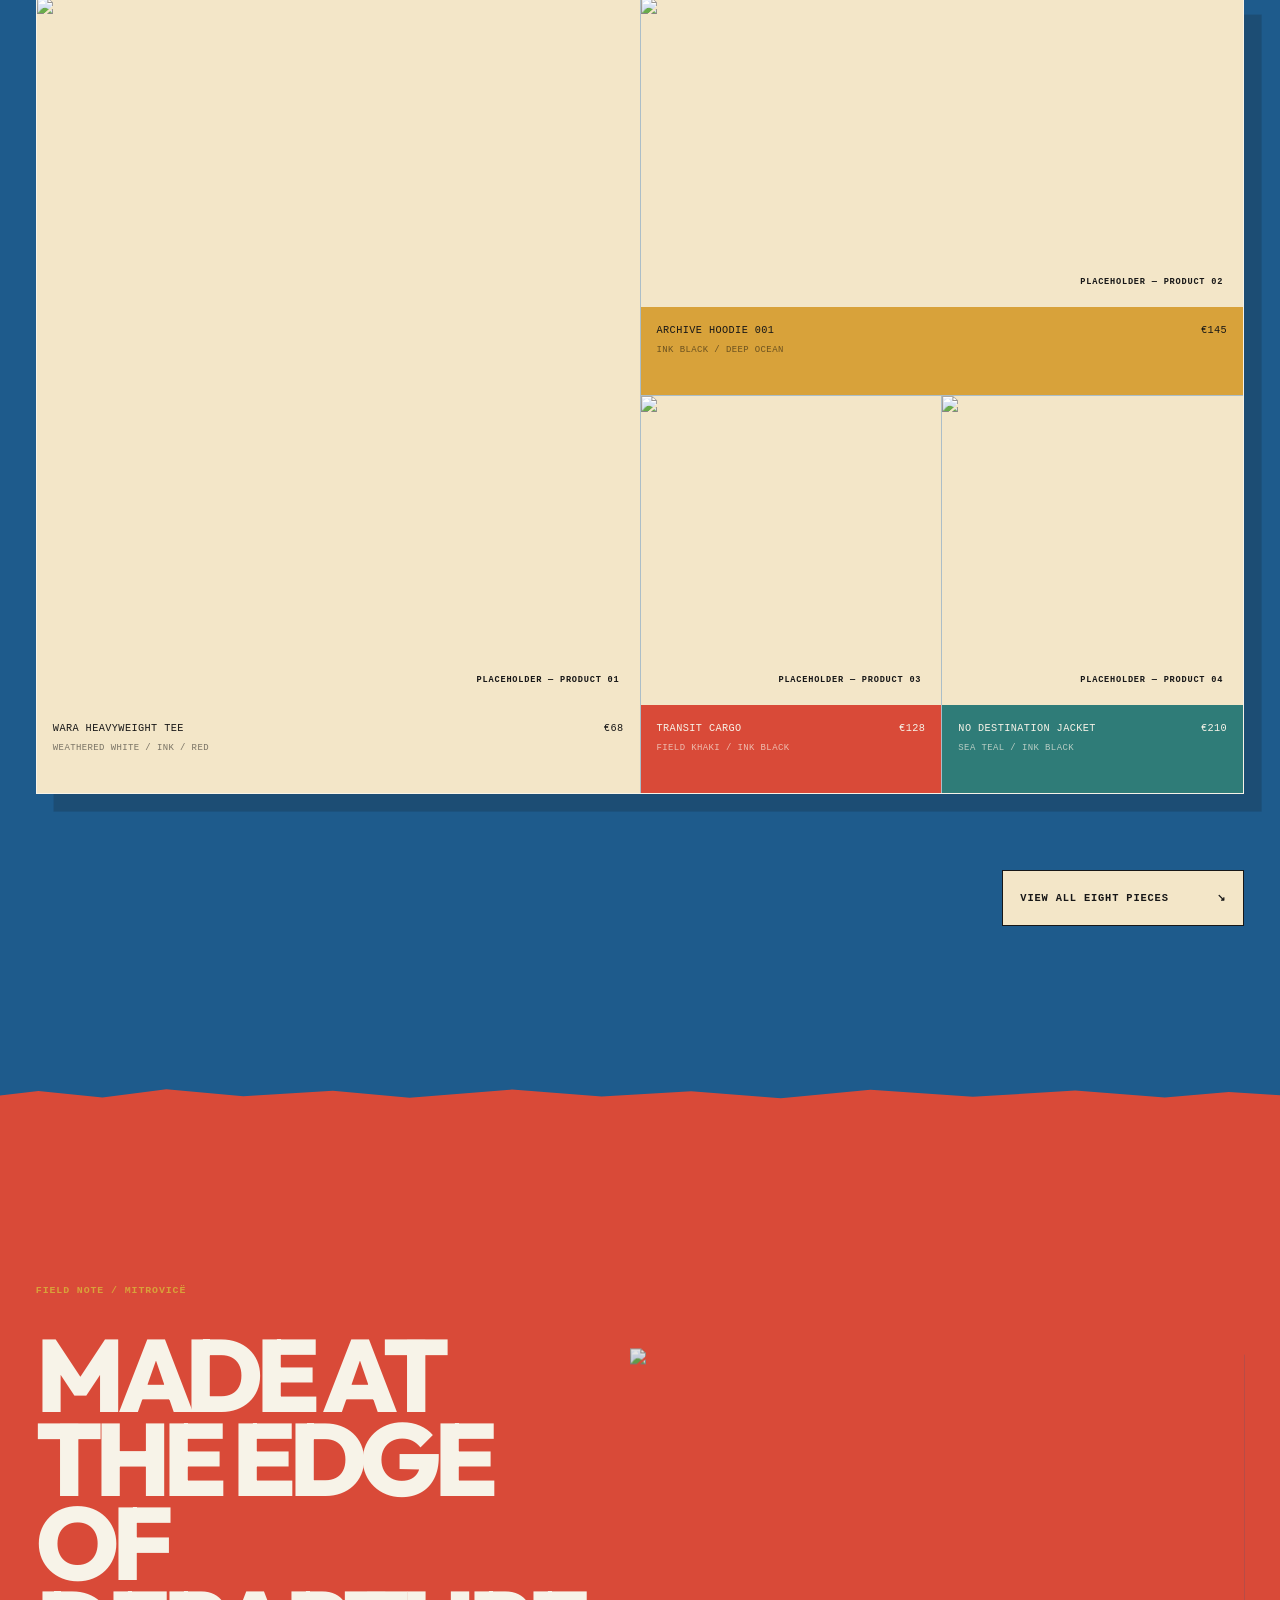
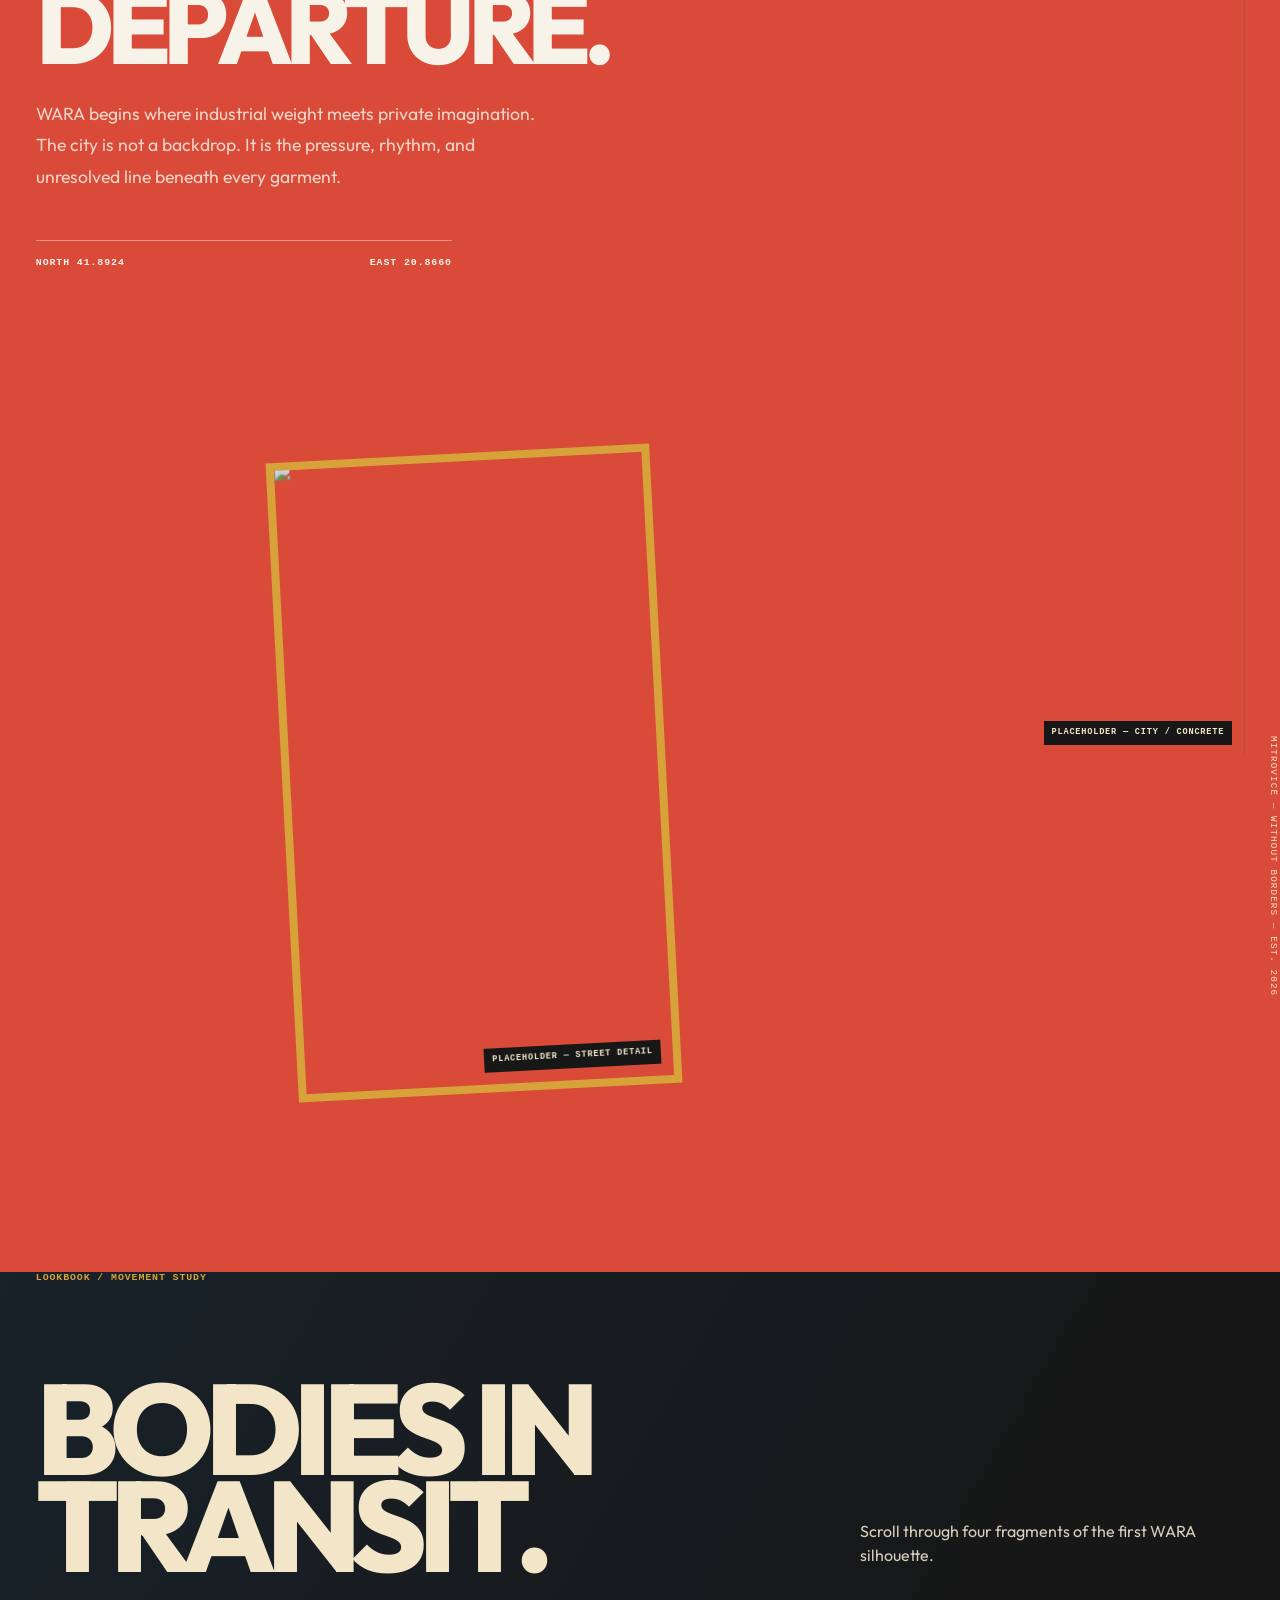
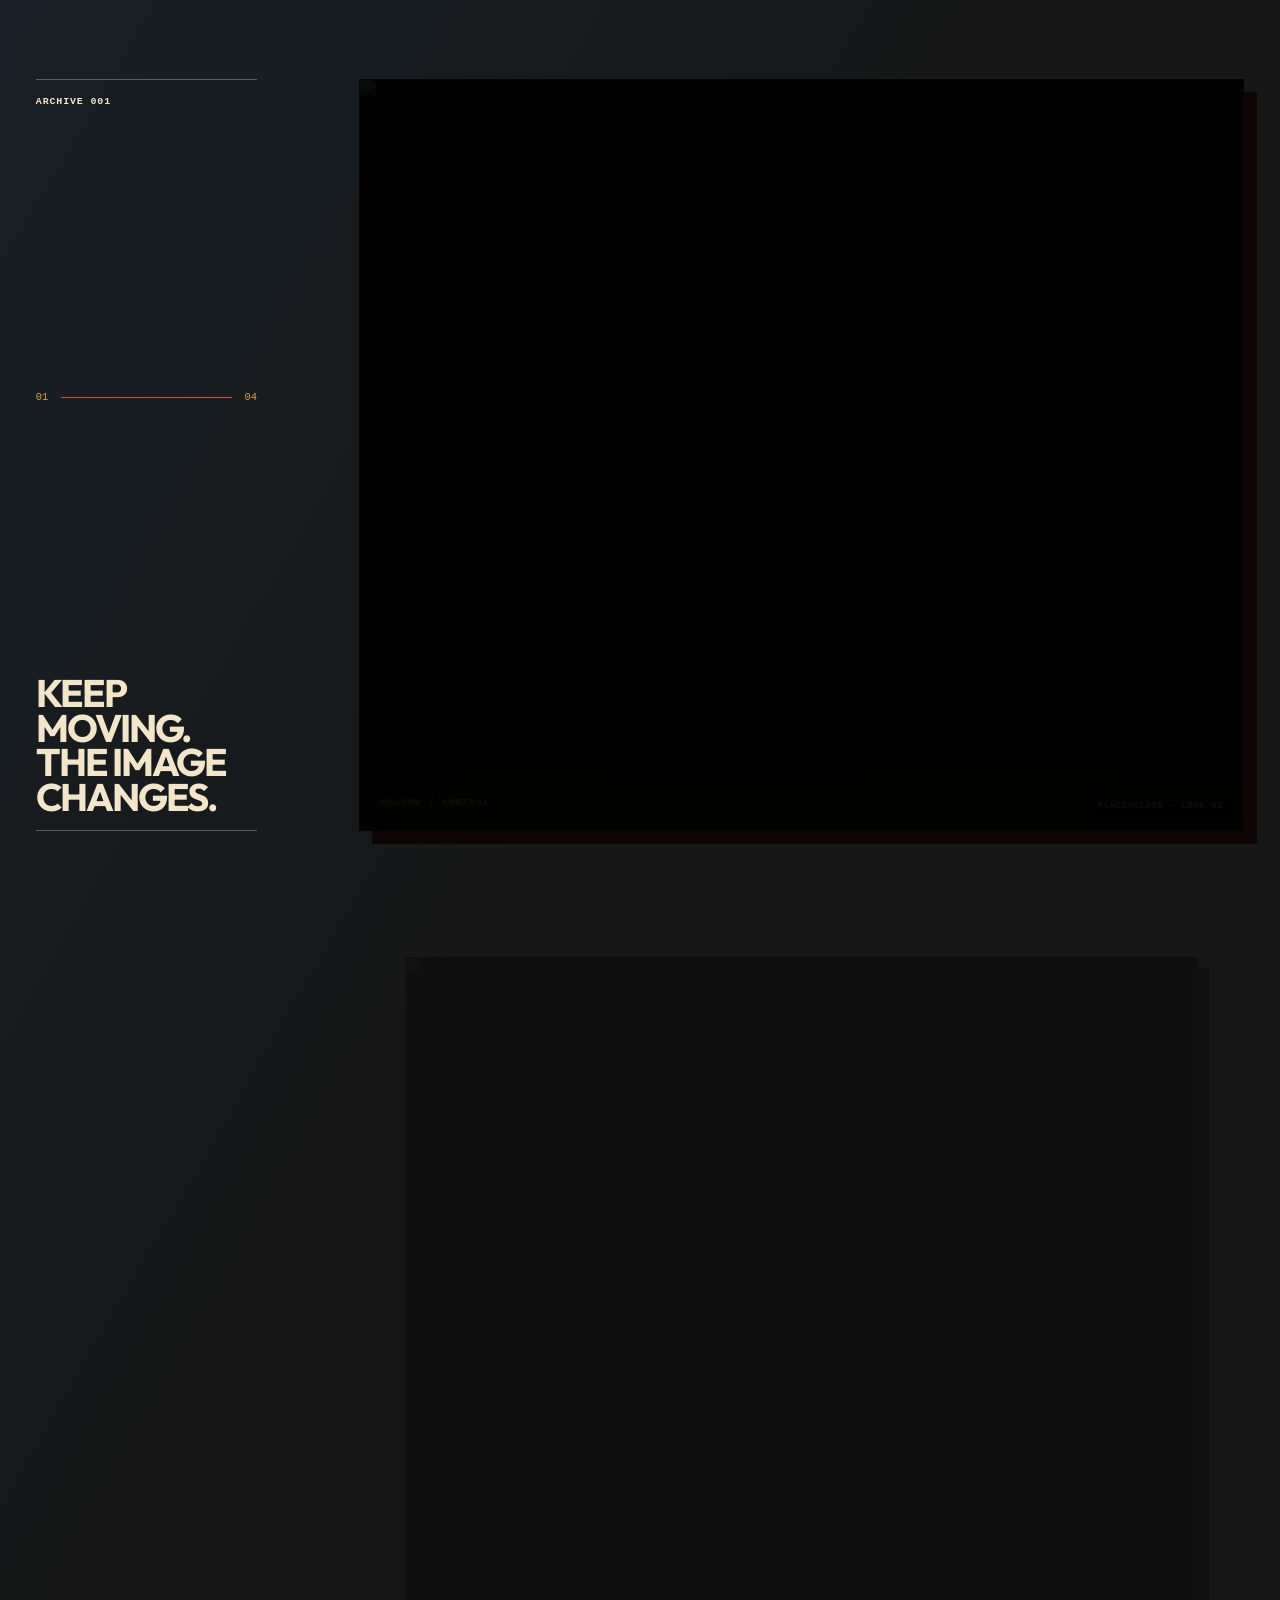
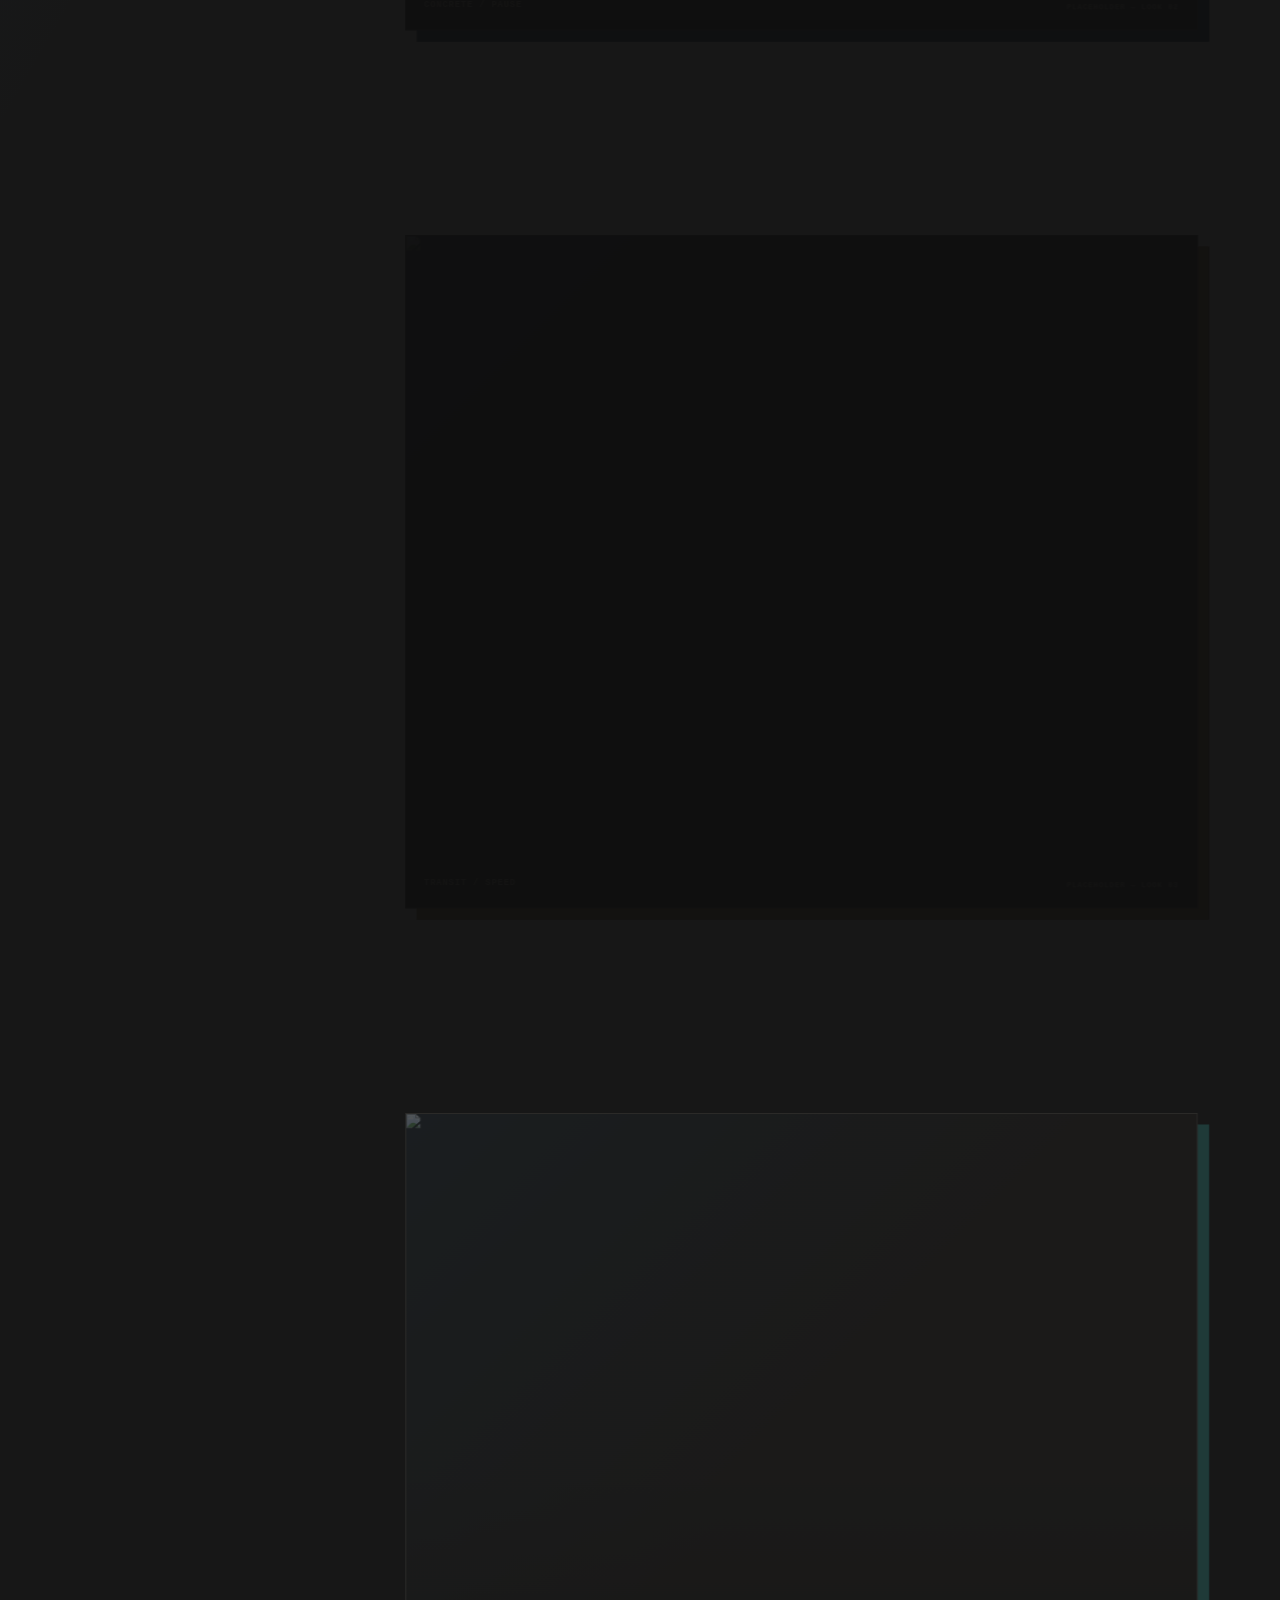
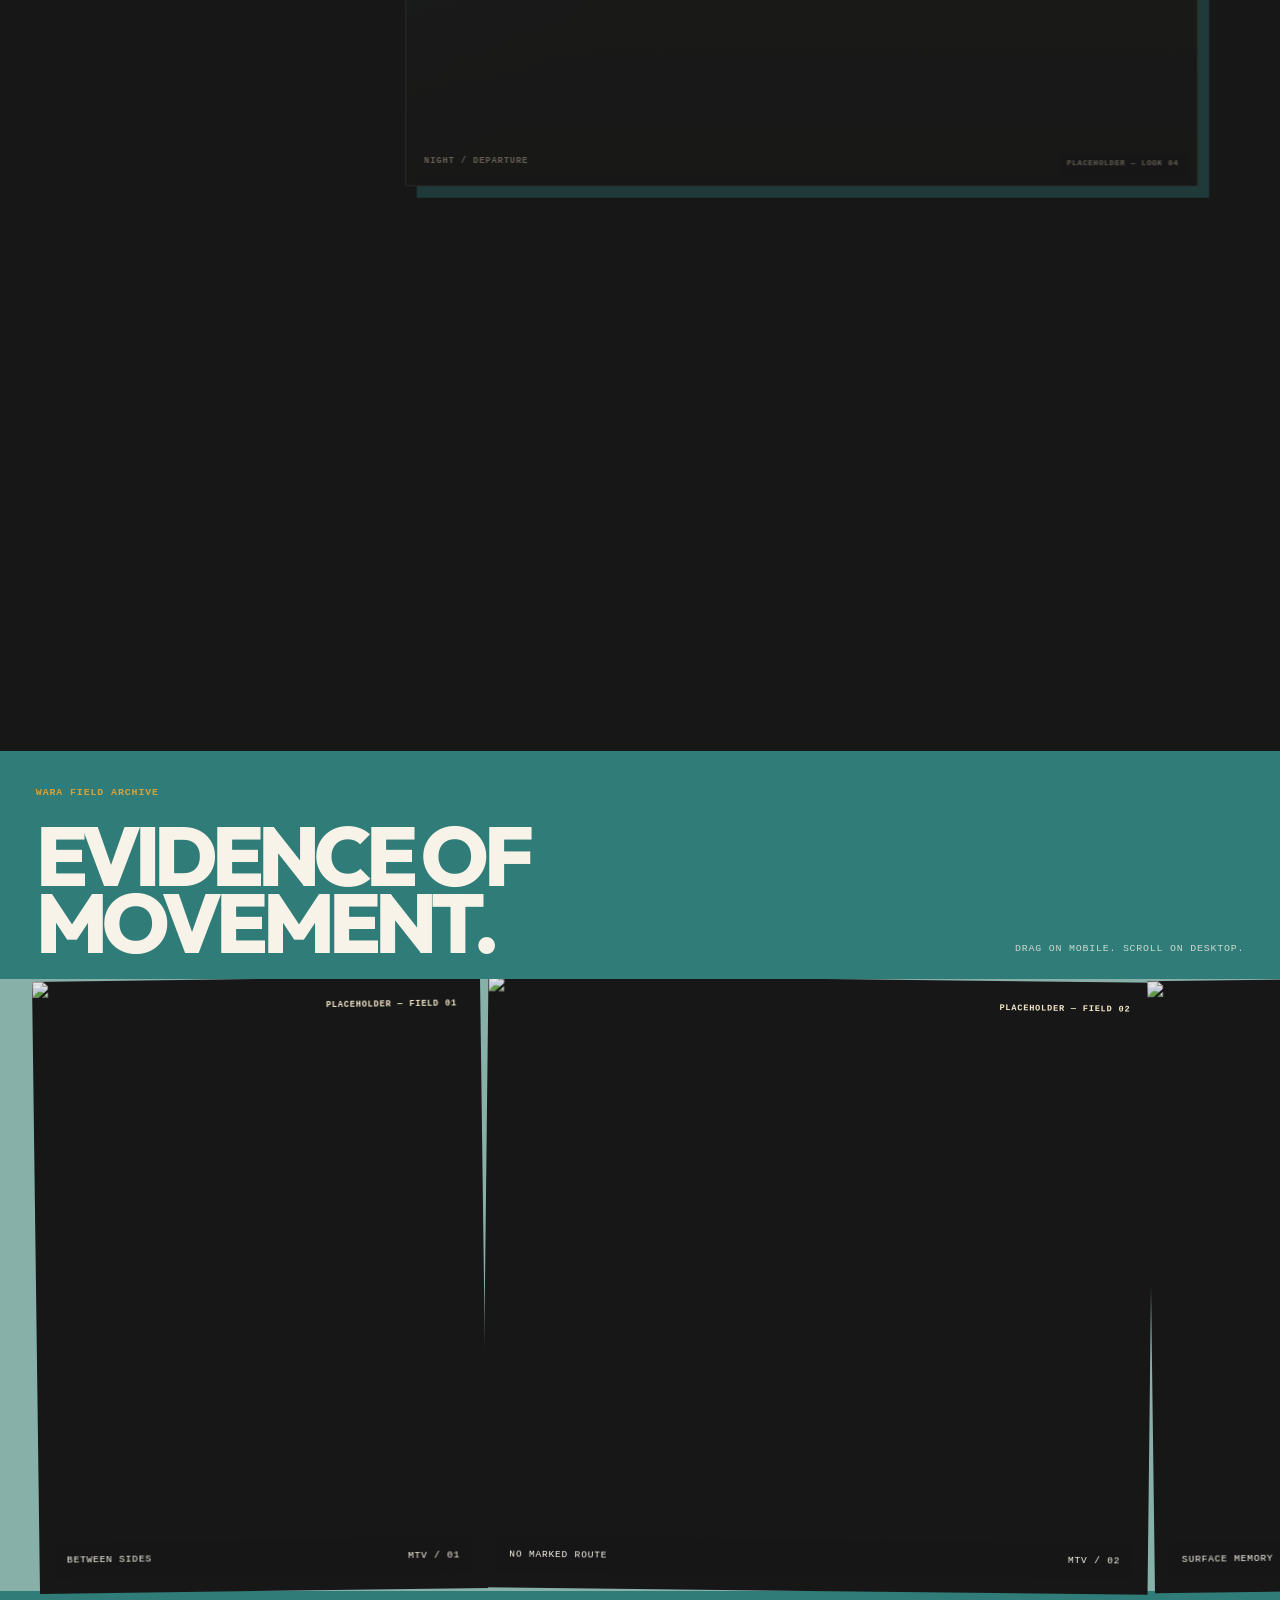
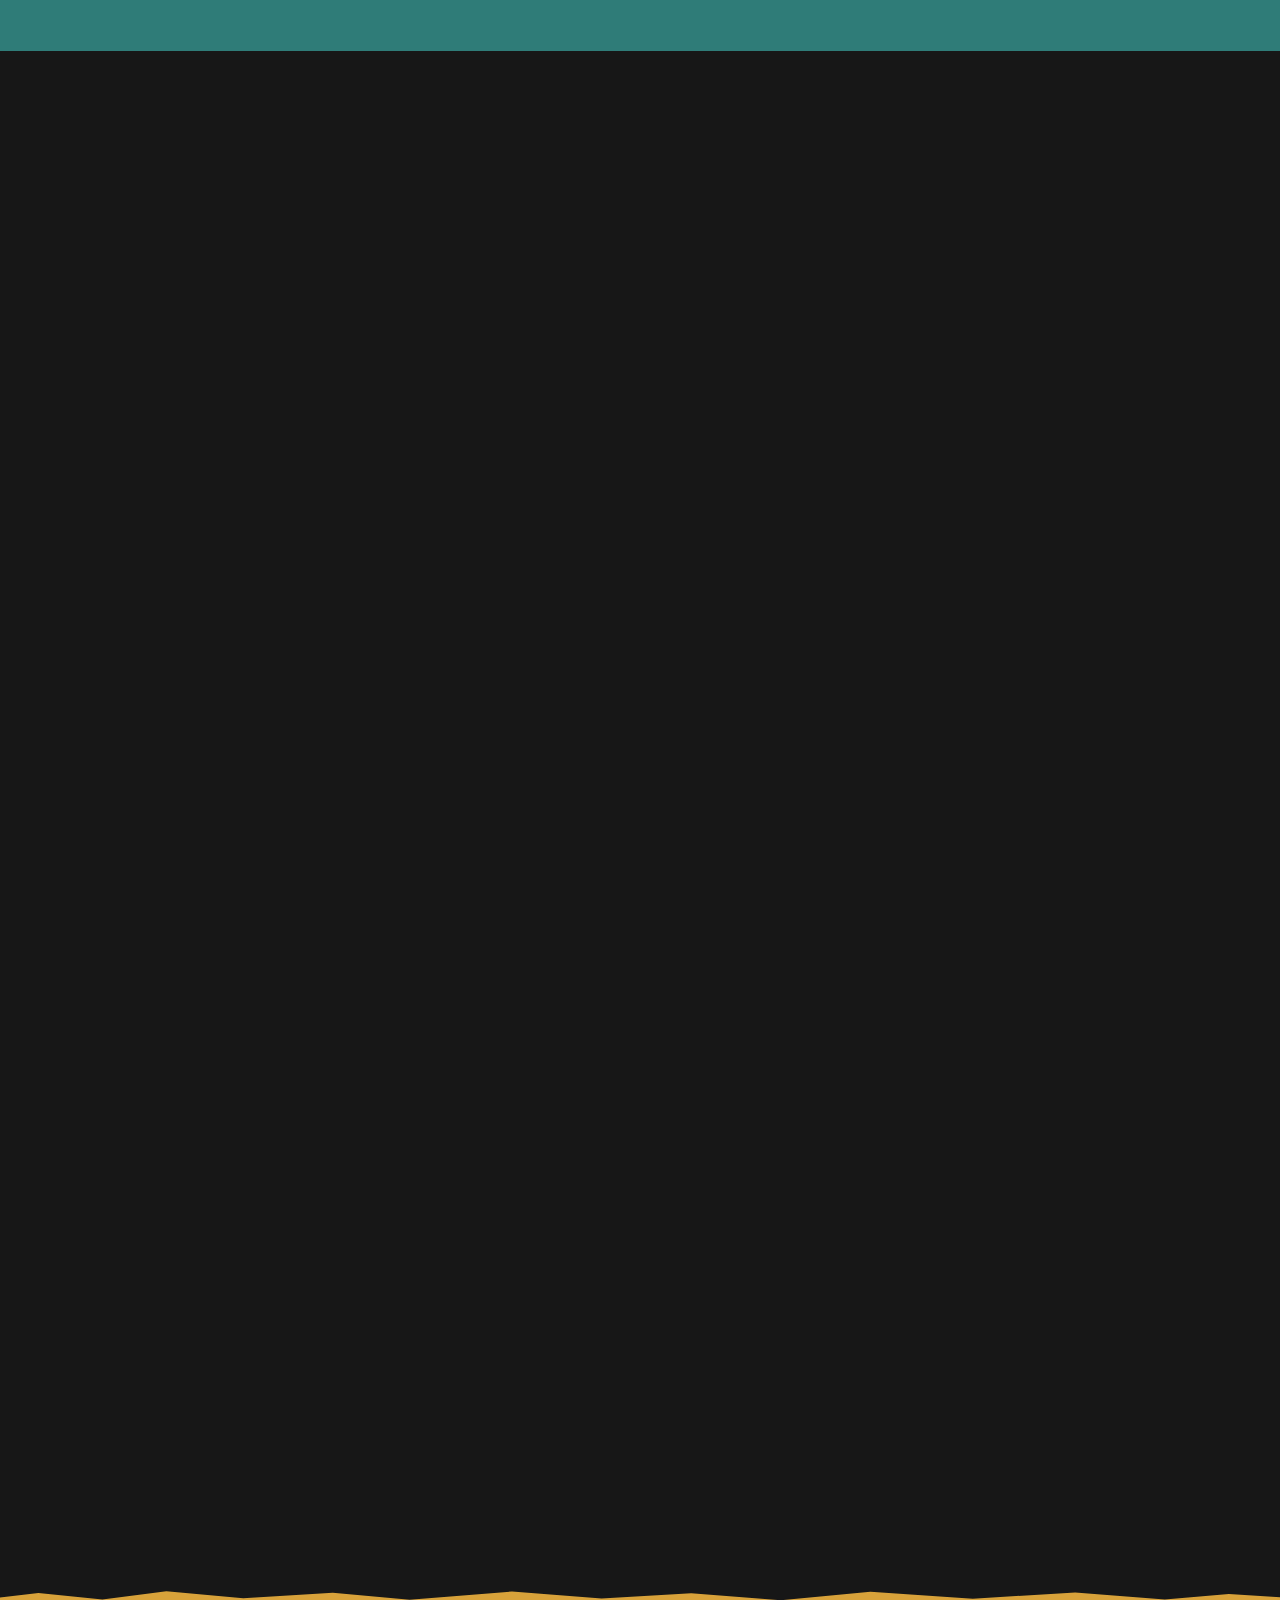
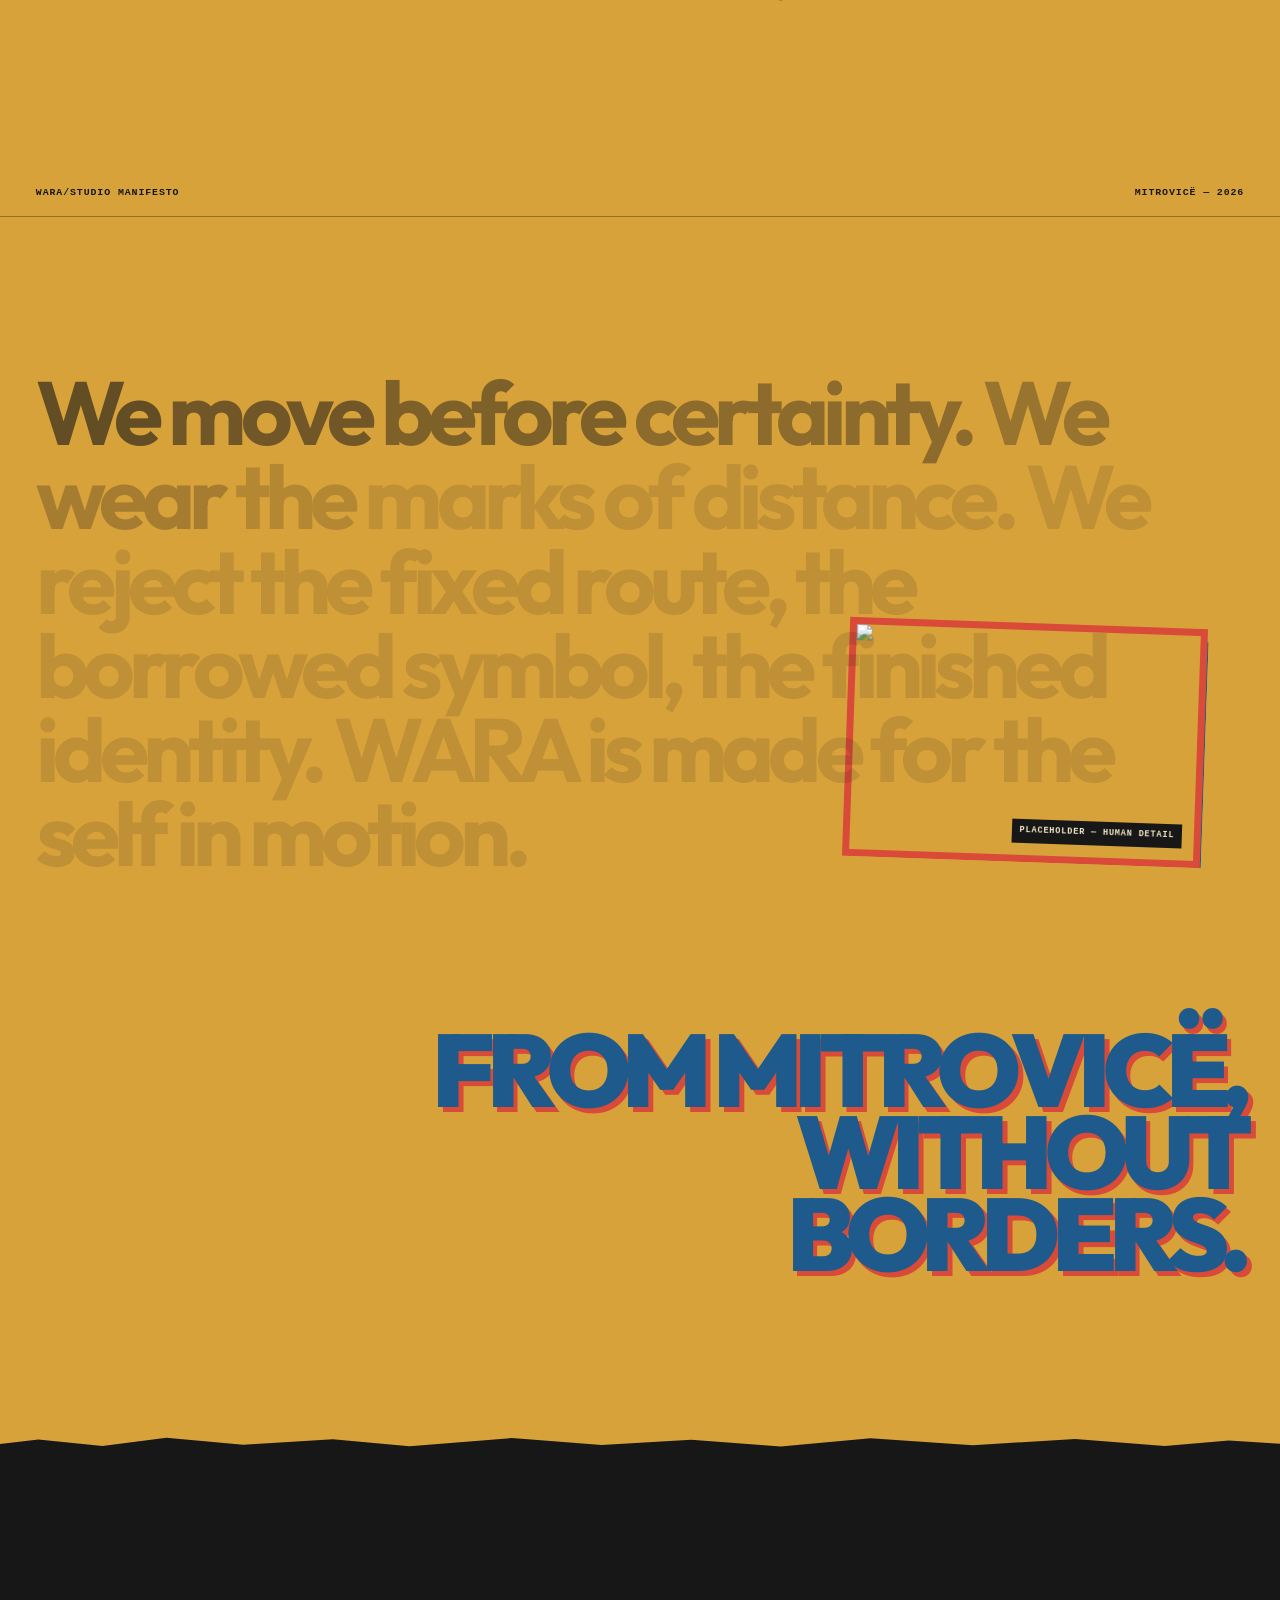
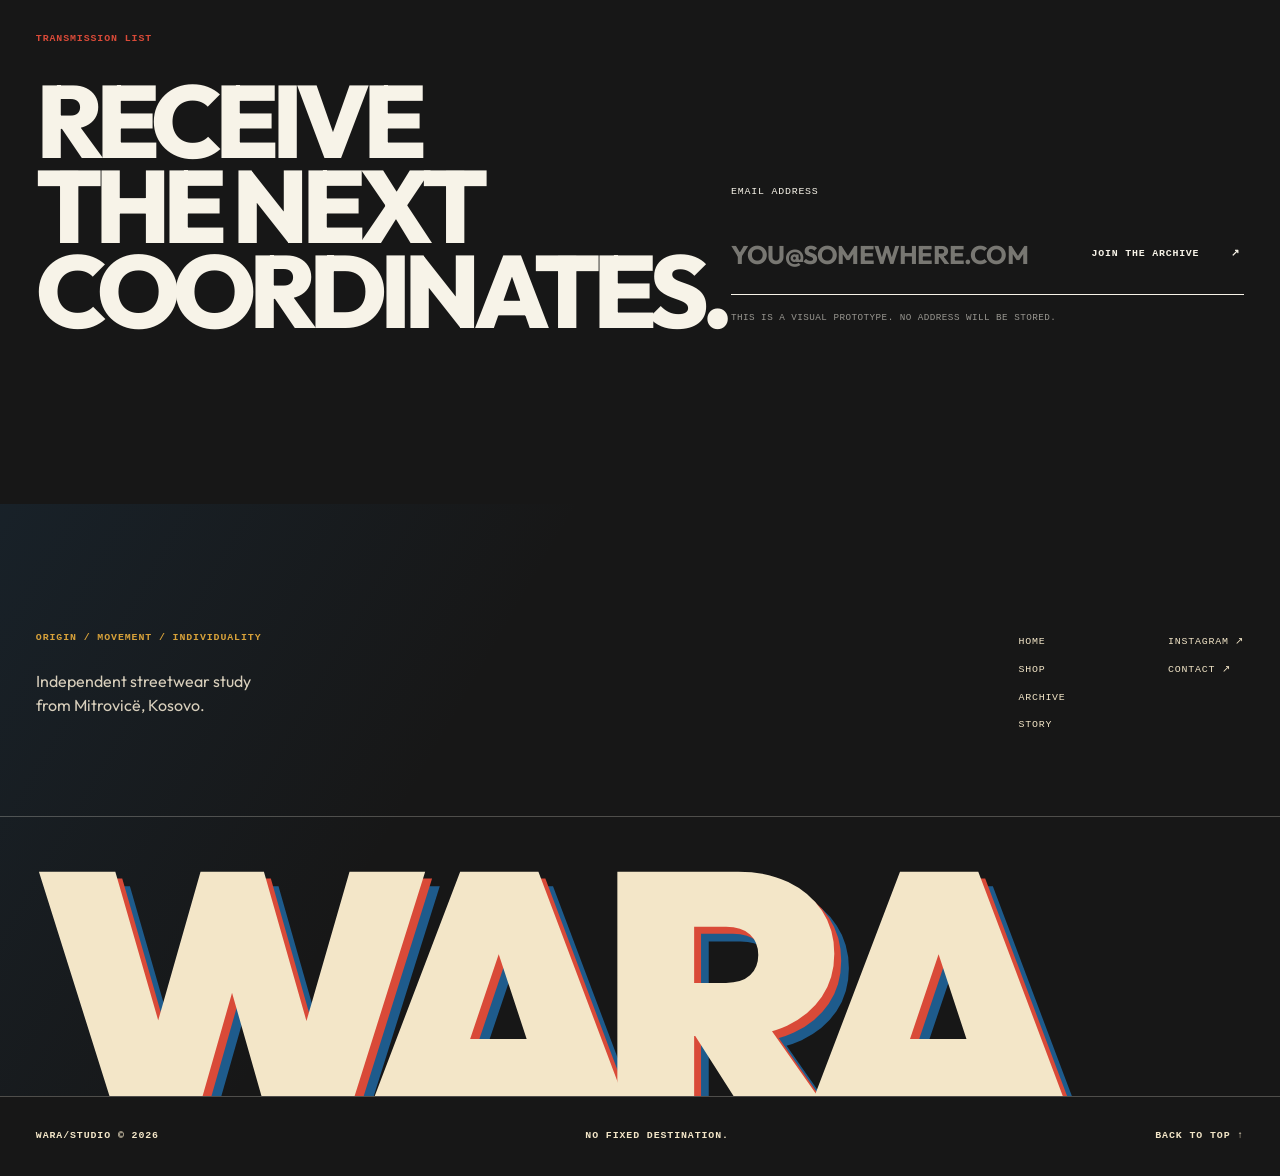
==== commit ce1f22a5: "feat: add WARA route reveal animation" ====
--- a/index.html
+++ b/index.html
@@ -11,7 +11,7 @@
     <link rel="preconnect" href="https://fonts.googleapis.com">
     <link rel="preconnect" href="https://fonts.gstatic.com" crossorigin>
     <link href="https://fonts.googleapis.com/css2?family=Outfit:wght@400;500;600;700;800;900&display=swap" rel="stylesheet">
-    <link rel="stylesheet" href="styles.css?v=20260803-loader">
+    <link rel="stylesheet" href="styles.css?v=20260804-route">
     <script>document.documentElement.classList.add('js');</script>
     <noscript><style>.loader{display:none!important}body.is-loading{overflow:auto!important}</style></noscript>
   </head>
@@ -33,13 +33,18 @@
           <circle class="loader__route-dot" data-loader-route-dot cx="1058" cy="211" r="11"/>
         </svg>
       </div>
+      <div class="loader__tear" data-loader-tear aria-hidden="true">
+        <svg viewBox="0 0 1600 36" preserveAspectRatio="none">
+          <path data-loader-tear-path pathLength="1" d="M-30 19L65 13L142 22L231 11L322 24L410 14L504 21L595 10L681 23L772 15L864 25L952 12L1041 21L1134 10L1220 24L1316 13L1404 22L1491 11L1630 19"/>
+        </svg>
+      </div>
       <div class="loader__frame">
         <div class="loader__top technical-row">
           <span>WARA/STUDIO</span>
           <span class="loader__location"><span class="loader__location-mobile">MITROVICË</span><span class="loader__location-desktop">MITROVICË — KOSOVO</span></span>
         </div>
         <div class="loader__word" aria-hidden="true">
-          <span>W</span><span>A</span><span>R</span><span>A</span>
+          <span data-loader-letter data-letter="W">W</span><span data-loader-letter data-letter="A">A</span><span data-loader-letter data-letter="R">R</span><span data-loader-letter data-letter="A">A</span>
         </div>
         <div class="loader__bottom technical-row">
           <span>LOADING ARCHIVE 001...</span>
@@ -435,10 +440,10 @@
       </div>
     </footer>
 
-    <script src="vendor/gsap.min.js?v=20260803-loader"></script>
-    <script src="vendor/ScrollTrigger.min.js?v=20260803-loader"></script>
-    <script src="catalog.js?v=20260803-loader"></script>
-    <script src="app.js?v=20260803-loader"></script>
-    <script src="commerce.js?v=20260803-loader"></script>
+    <script src="vendor/gsap.min.js?v=20260804-route"></script>
+    <script src="vendor/ScrollTrigger.min.js?v=20260804-route"></script>
+    <script src="catalog.js?v=20260804-route"></script>
+    <script src="app.js?v=20260804-route"></script>
+    <script src="commerce.js?v=20260804-route"></script>
   </body>
 </html>
--- a/styles.css
+++ b/styles.css
@@ -285,6 +285,7 @@
 }
 
 .loader__word {
+  position: relative;
   display: flex;
   align-items: center;
   justify-content: center;
@@ -296,8 +297,76 @@
   line-height: 0.7;
 }
 
-.loader__word span {
+.loader__word > span {
+  position: relative;
+  isolation: isolate;
   display: block;
+  will-change: transform, opacity;
+}
+
+.loader__word > span::before,
+.loader__word > span::after {
+  position: absolute;
+  z-index: -1;
+  inset: 0;
+  content: attr(data-letter);
+  opacity: var(--loader-print-opacity, 0.26);
+  transform: translate3d(var(--loader-print-x, 0.025em), var(--loader-print-y, 0.018em), 0);
+  pointer-events: none;
+}
+
+.loader__word > span::after {
+  opacity: calc(var(--loader-print-opacity, 0.26) * 0.72);
+  transform: translate3d(calc(var(--loader-print-x, 0.025em) * -0.72), calc(var(--loader-print-y, 0.018em) * -0.72), 0);
+}
+
+.loader__word > span:nth-child(1)::before,
+.loader__word > span:nth-child(4)::after {
+  color: var(--ocean-blue);
+}
+
+.loader__word > span:nth-child(1)::after,
+.loader__word > span:nth-child(3)::before {
+  color: var(--sun-red);
+}
+
+.loader__word > span:nth-child(2)::before,
+.loader__word > span:nth-child(4)::before {
+  color: var(--mustard);
+}
+
+.loader__word > span:nth-child(2)::after,
+.loader__word > span:nth-child(3)::after {
+  color: var(--sea-teal);
+}
+
+.loader__tear {
+  position: absolute;
+  z-index: 4;
+  top: calc(50% - 1.125rem);
+  left: -4vw;
+  width: 108vw;
+  height: 2.25rem;
+  opacity: 0;
+  pointer-events: none;
+  transform: translate3d(-105%, 0, 0);
+  will-change: transform, opacity;
+}
+
+.loader__tear svg {
+  width: 100%;
+  height: 100%;
+  overflow: visible;
+}
+
+.loader__tear path {
+  fill: none;
+  stroke: var(--weathered-white);
+  stroke-width: 7;
+  stroke-linecap: square;
+  stroke-linejoin: bevel;
+  vector-effect: non-scaling-stroke;
+  filter: drop-shadow(0 2px 0 rgba(23, 23, 23, 0.72));
 }
 
 @media (min-width: 821px) {
@@ -314,7 +383,7 @@
     line-height: 0.88;
   }
 
-  .loader__word span {
+  .loader__word > span {
     display: grid;
     width: 100%;
     place-items: center;
@@ -332,7 +401,7 @@
     transform-origin: bottom;
   }
 
-  html.js:not(.wara-loader-gsap) body.is-loading .loader__word span {
+  html.js:not(.wara-loader-gsap) body.is-loading .loader__word > span {
     opacity: 0;
     transform: translateY(125%);
   }
@@ -366,19 +435,19 @@
   animation-delay: 0.18s;
 }
 
-.loader--fallback .loader__word span {
+.loader--fallback .loader__word > span {
   animation: loader-fallback-word-in 0.58s var(--ease) forwards;
 }
 
-.loader--fallback .loader__word span:nth-child(2) {
+.loader--fallback .loader__word > span:nth-child(2) {
   animation-delay: 0.05s;
 }
 
-.loader--fallback .loader__word span:nth-child(3) {
+.loader--fallback .loader__word > span:nth-child(3) {
   animation-delay: 0.1s;
 }
 
-.loader--fallback .loader__word span:nth-child(4) {
+.loader--fallback .loader__word > span:nth-child(4) {
   animation-delay: 0.15s;
 }
 
@@ -395,6 +464,10 @@
 
 .loader--fallback [data-loader-line] {
   animation: loader-fallback-progress 0.95s linear forwards;
+}
+
+.loader--fallback [data-loader-tear] {
+  animation: loader-fallback-tear 0.44s var(--ease-in-out) 0.9s forwards;
 }
 
 .loader--fallback-out .loader__paper-panel:nth-child(odd) {
@@ -414,7 +487,7 @@
 }
 
 .loader--reduced .loader__paper-panel,
-.loader--reduced .loader__word span,
+.loader--reduced .loader__word > span,
 .loader--reduced .loader__top span,
 .loader--reduced .loader__bottom span,
 .loader--reduced .loader__sun,
@@ -441,6 +514,12 @@
 
 @keyframes loader-fallback-progress {
   to { transform: scaleX(1); }
+}
+
+@keyframes loader-fallback-tear {
+  0% { opacity: 0; transform: translate3d(-105%, 0, 0); }
+  12%, 88% { opacity: 1; }
+  100% { opacity: 0; transform: translate3d(105%, 0, 0); }
 }
 
 @keyframes loader-fallback-panel-up {
@@ -594,16 +673,18 @@
   right: 0;
   bottom: 0;
   left: 0;
-  height: 1px;
+  height: 2px;
   content: "";
-  background: currentColor;
+  background: var(--sun-red);
   transform: scaleX(0);
   transform-origin: right;
   transition: transform var(--base) var(--ease);
 }
 
 .desktop-nav a:hover::after,
-.header-archive:hover::after {
+.header-archive:hover::after,
+.desktop-nav a:focus-visible::after,
+.header-archive:focus-visible::after {
   transform: scaleX(1);
   transform-origin: left;
 }
@@ -1035,14 +1116,22 @@
   position: absolute;
   inset: 0;
   opacity: 0;
+  clip-path: inset(100% 0 0 0);
+  transition:
+    clip-path 850ms var(--ease-in-out),
+    opacity 280ms ease-out,
+    transform 1200ms var(--ease);
+  will-change: clip-path, transform;
 }
 
 .product-card:hover .product-card__media img {
   transform: scale(1.045);
 }
 
-.product-card:hover .product-card__alt {
+.product-card:hover .product-card__alt,
+.product-card:focus-within .product-card__alt {
   opacity: 1;
+  clip-path: inset(0 0 0 0);
 }
 
 .product-card__info {
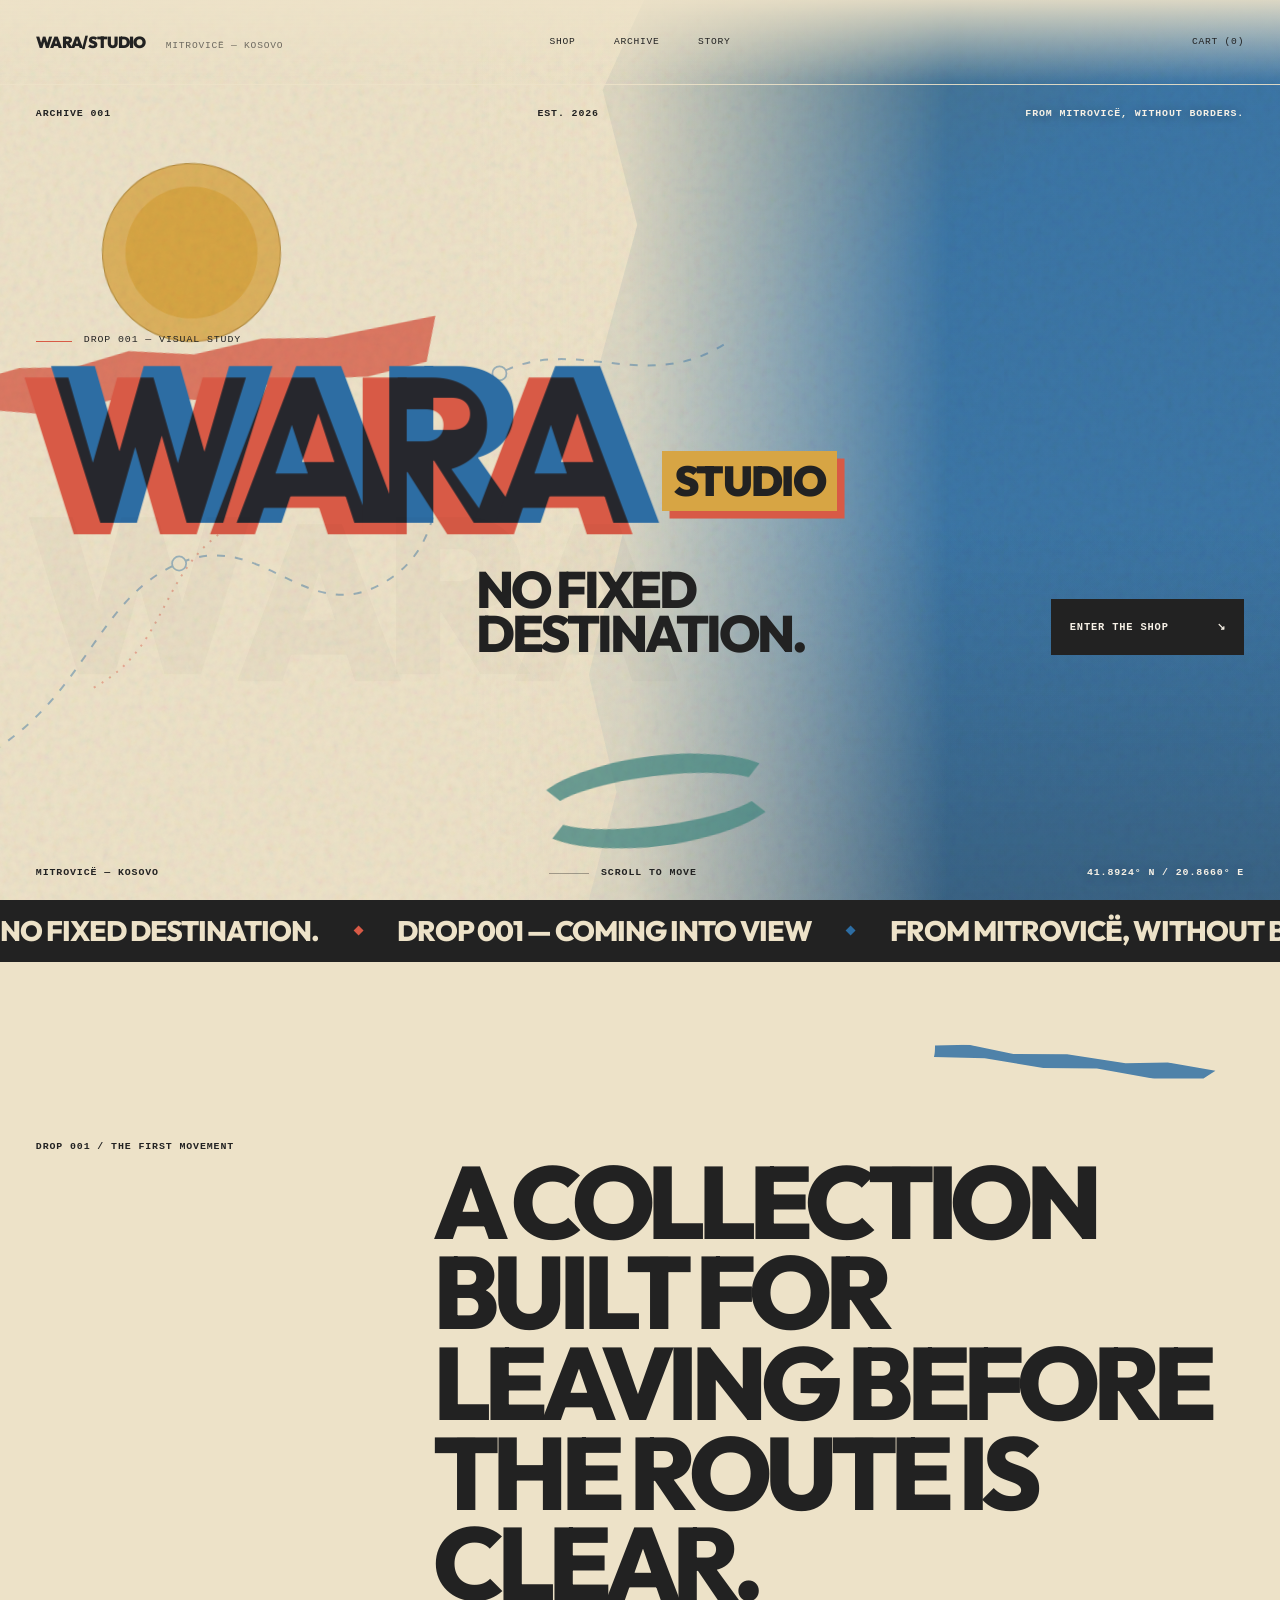
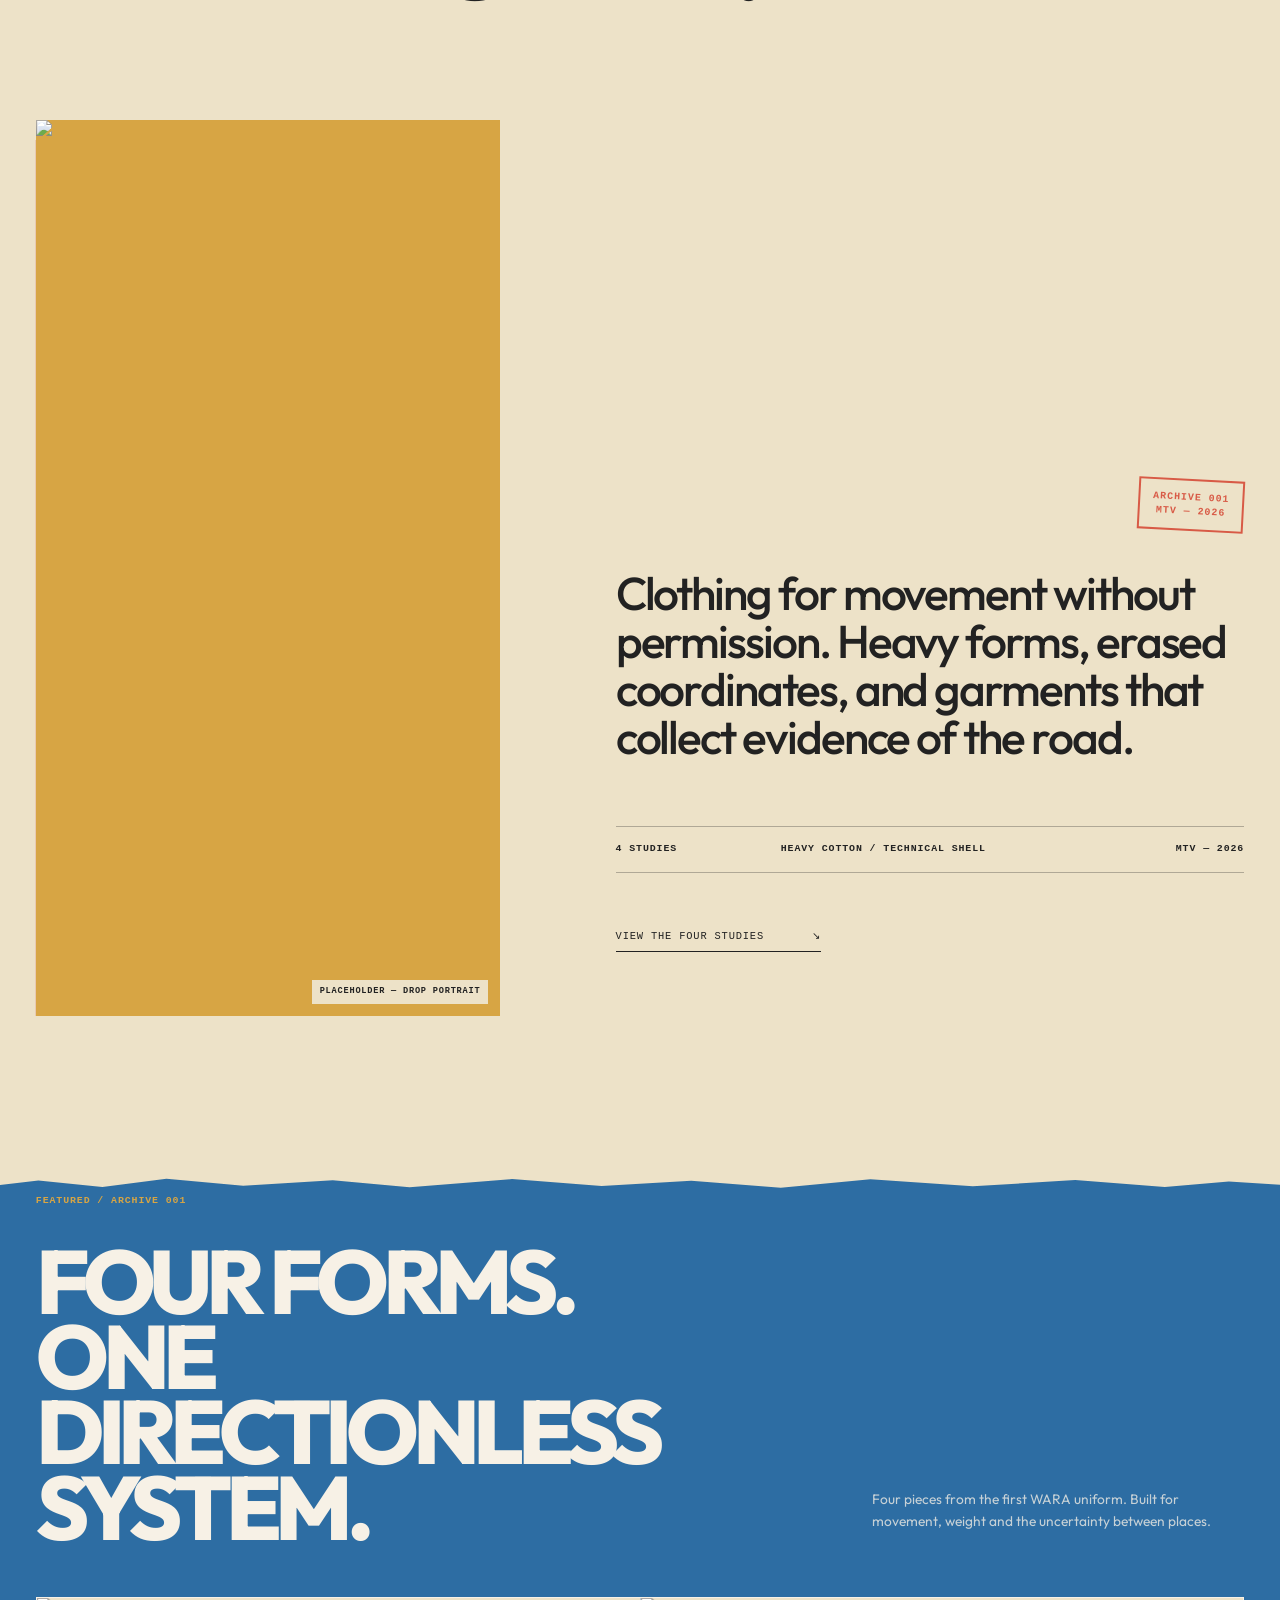
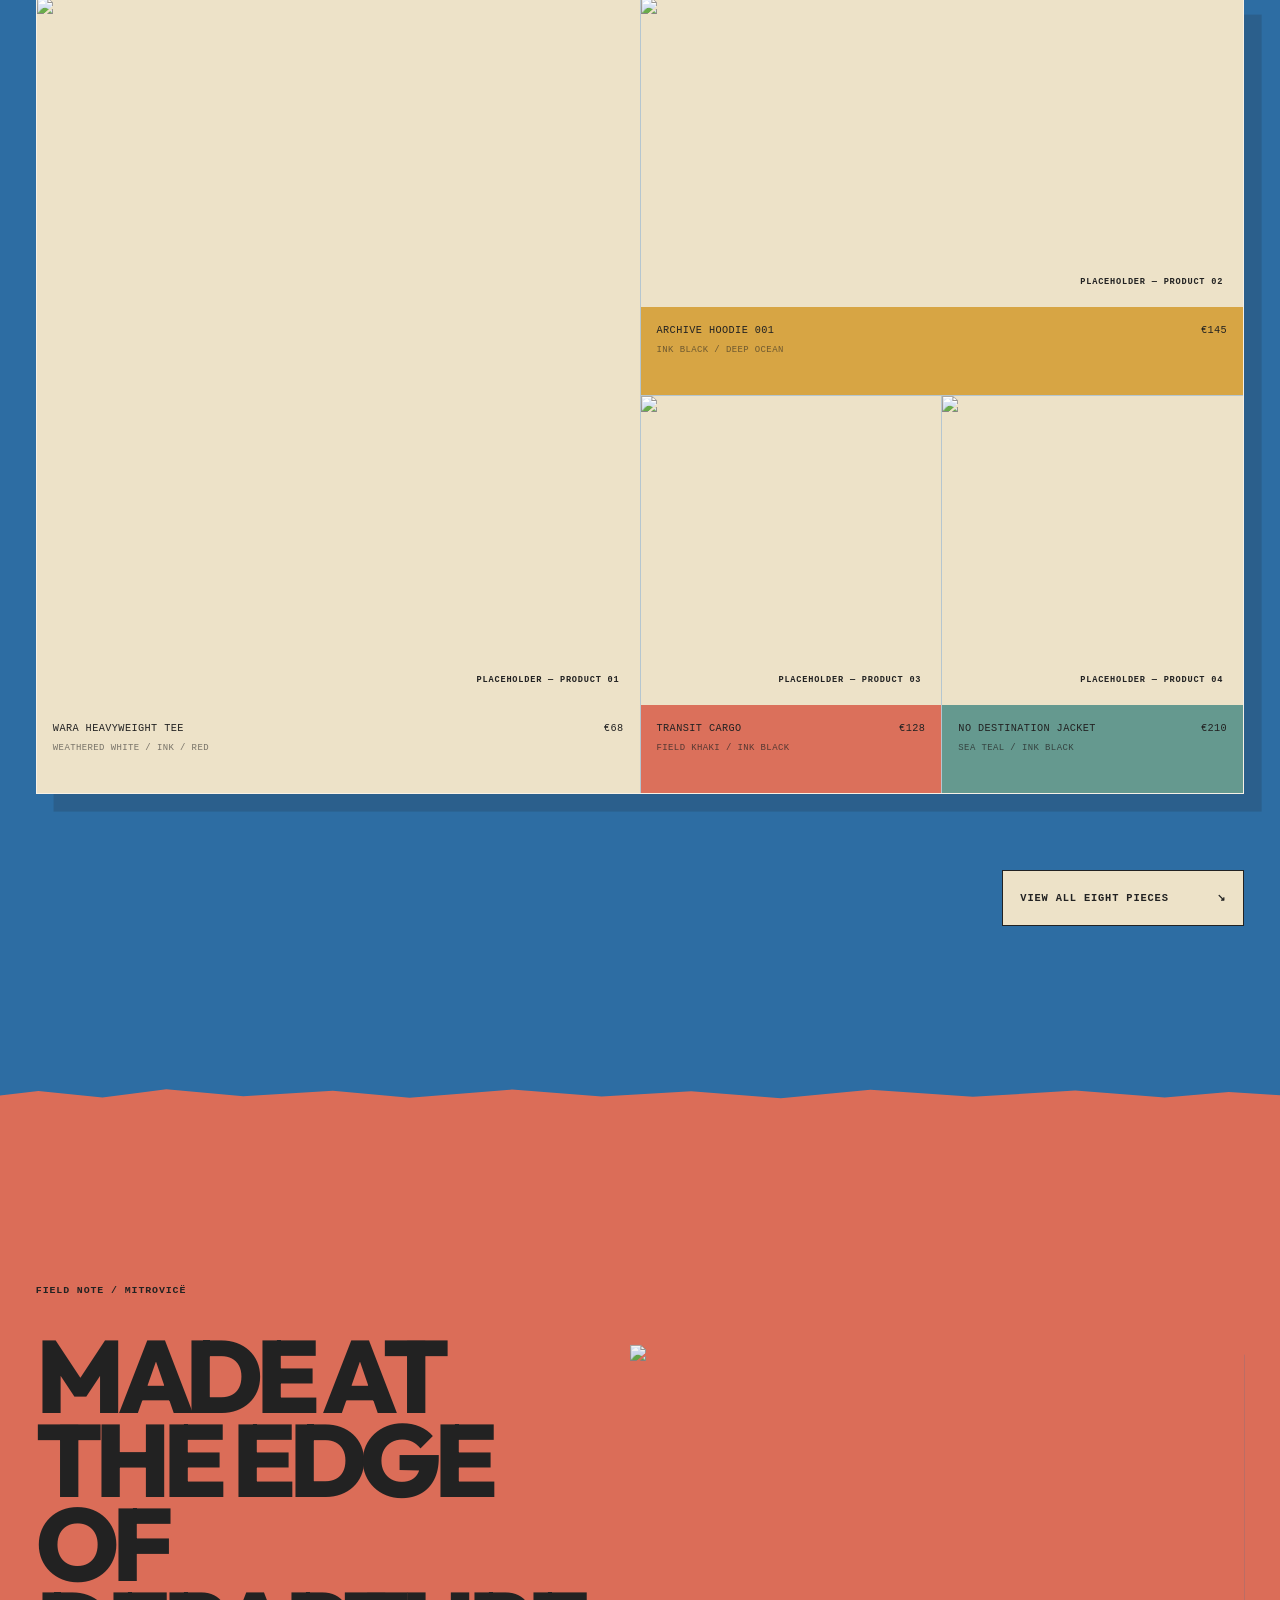
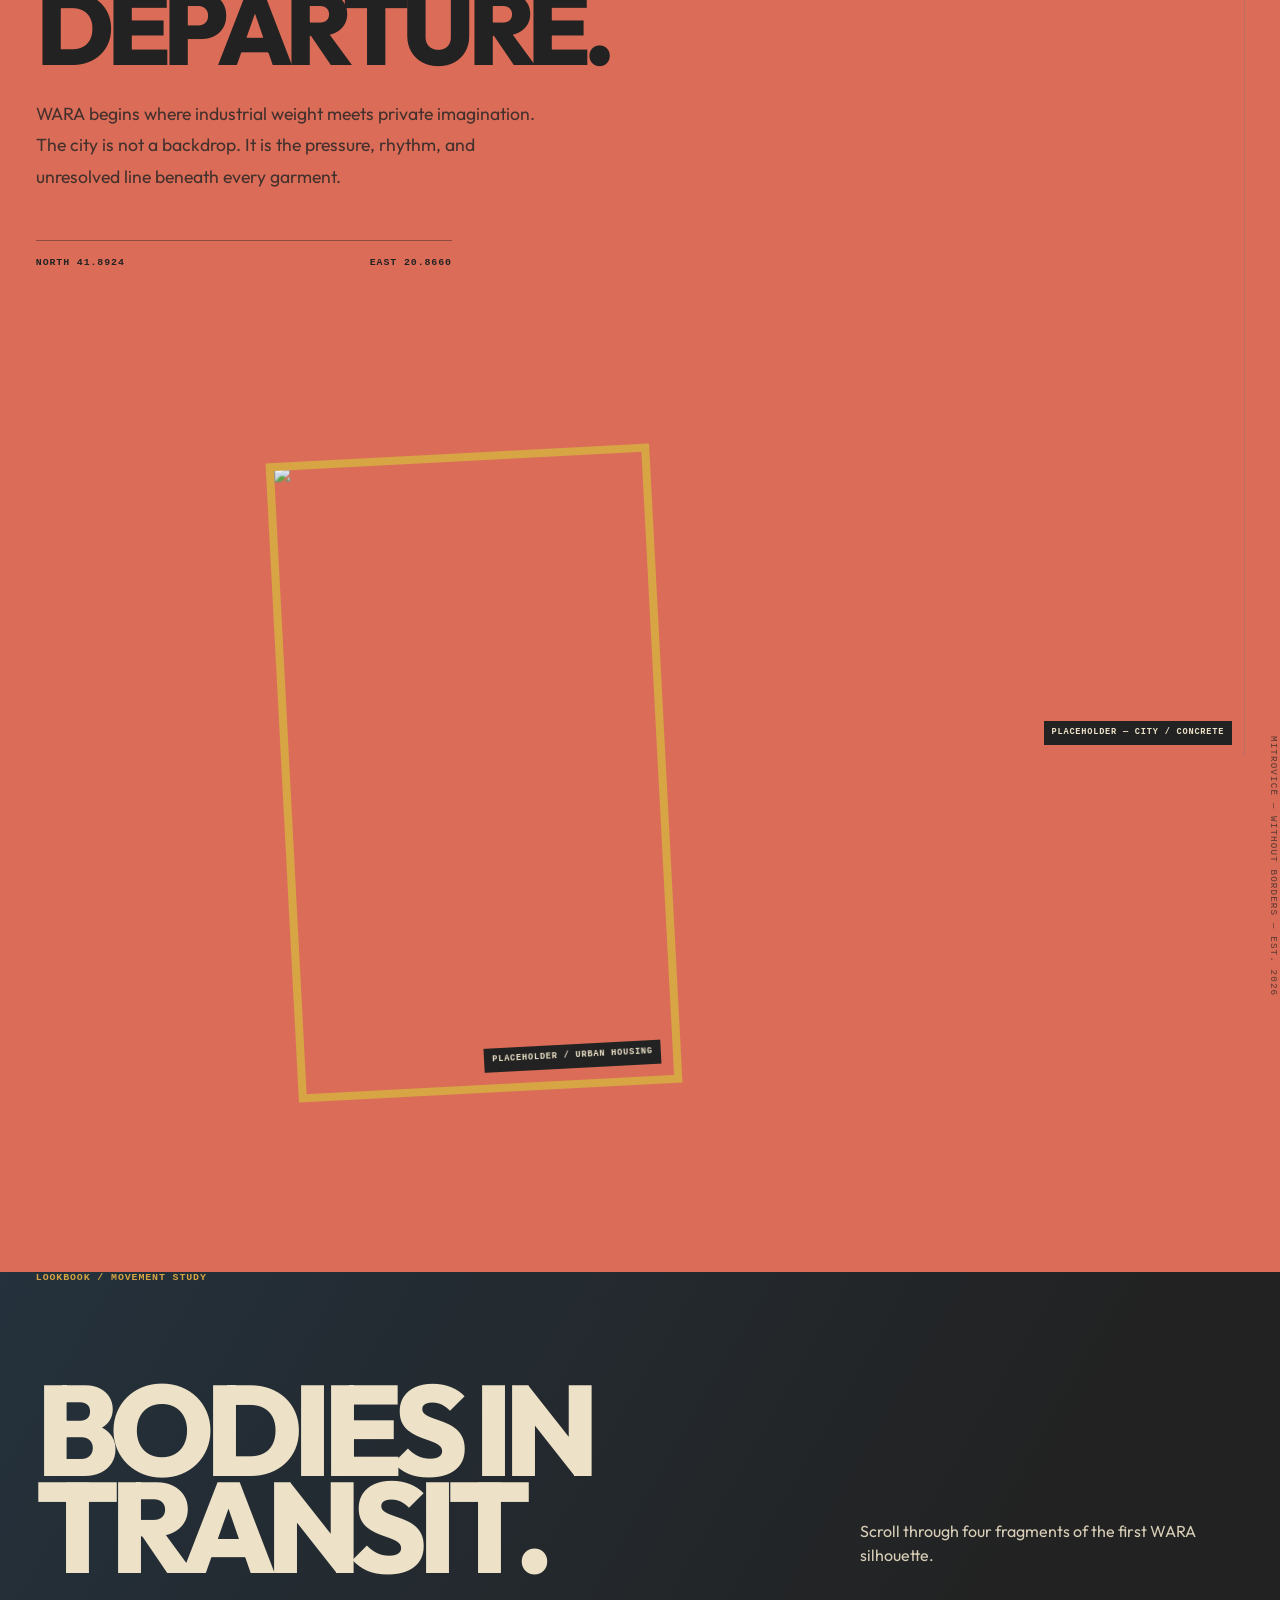
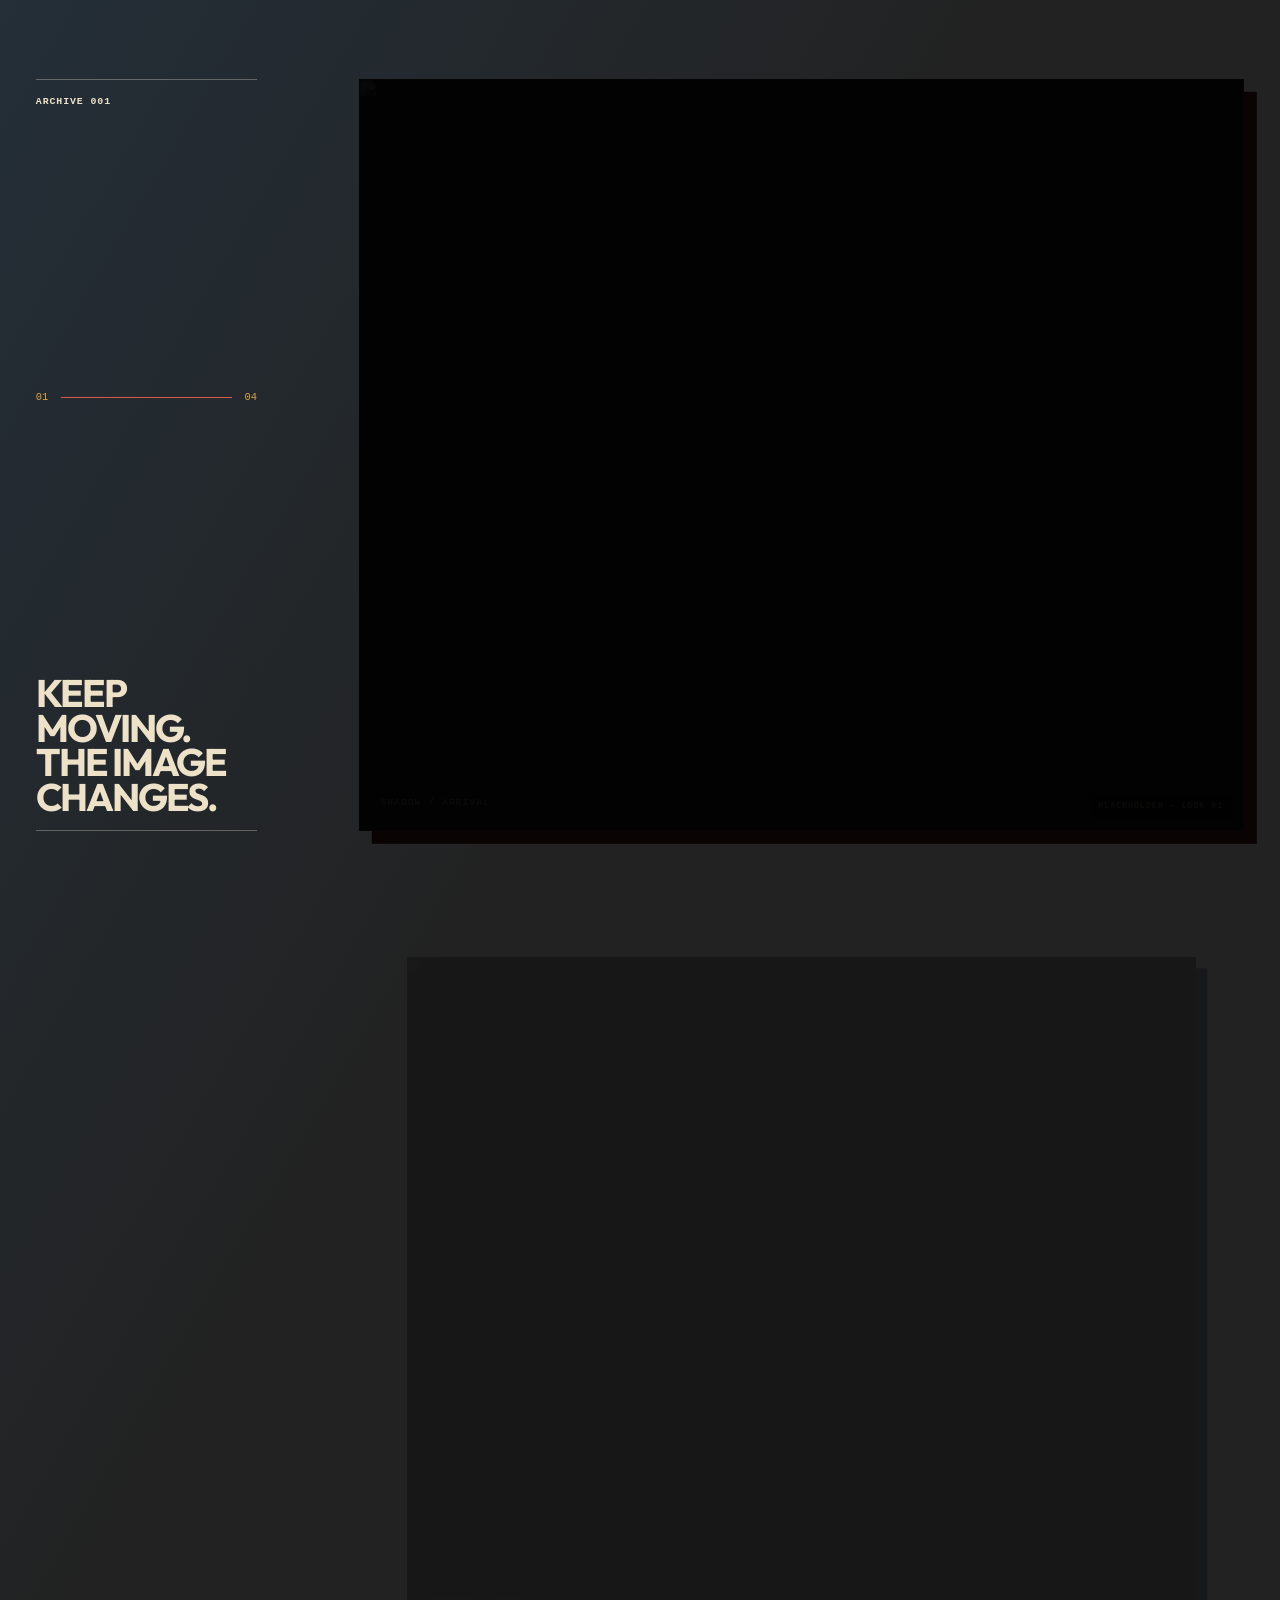
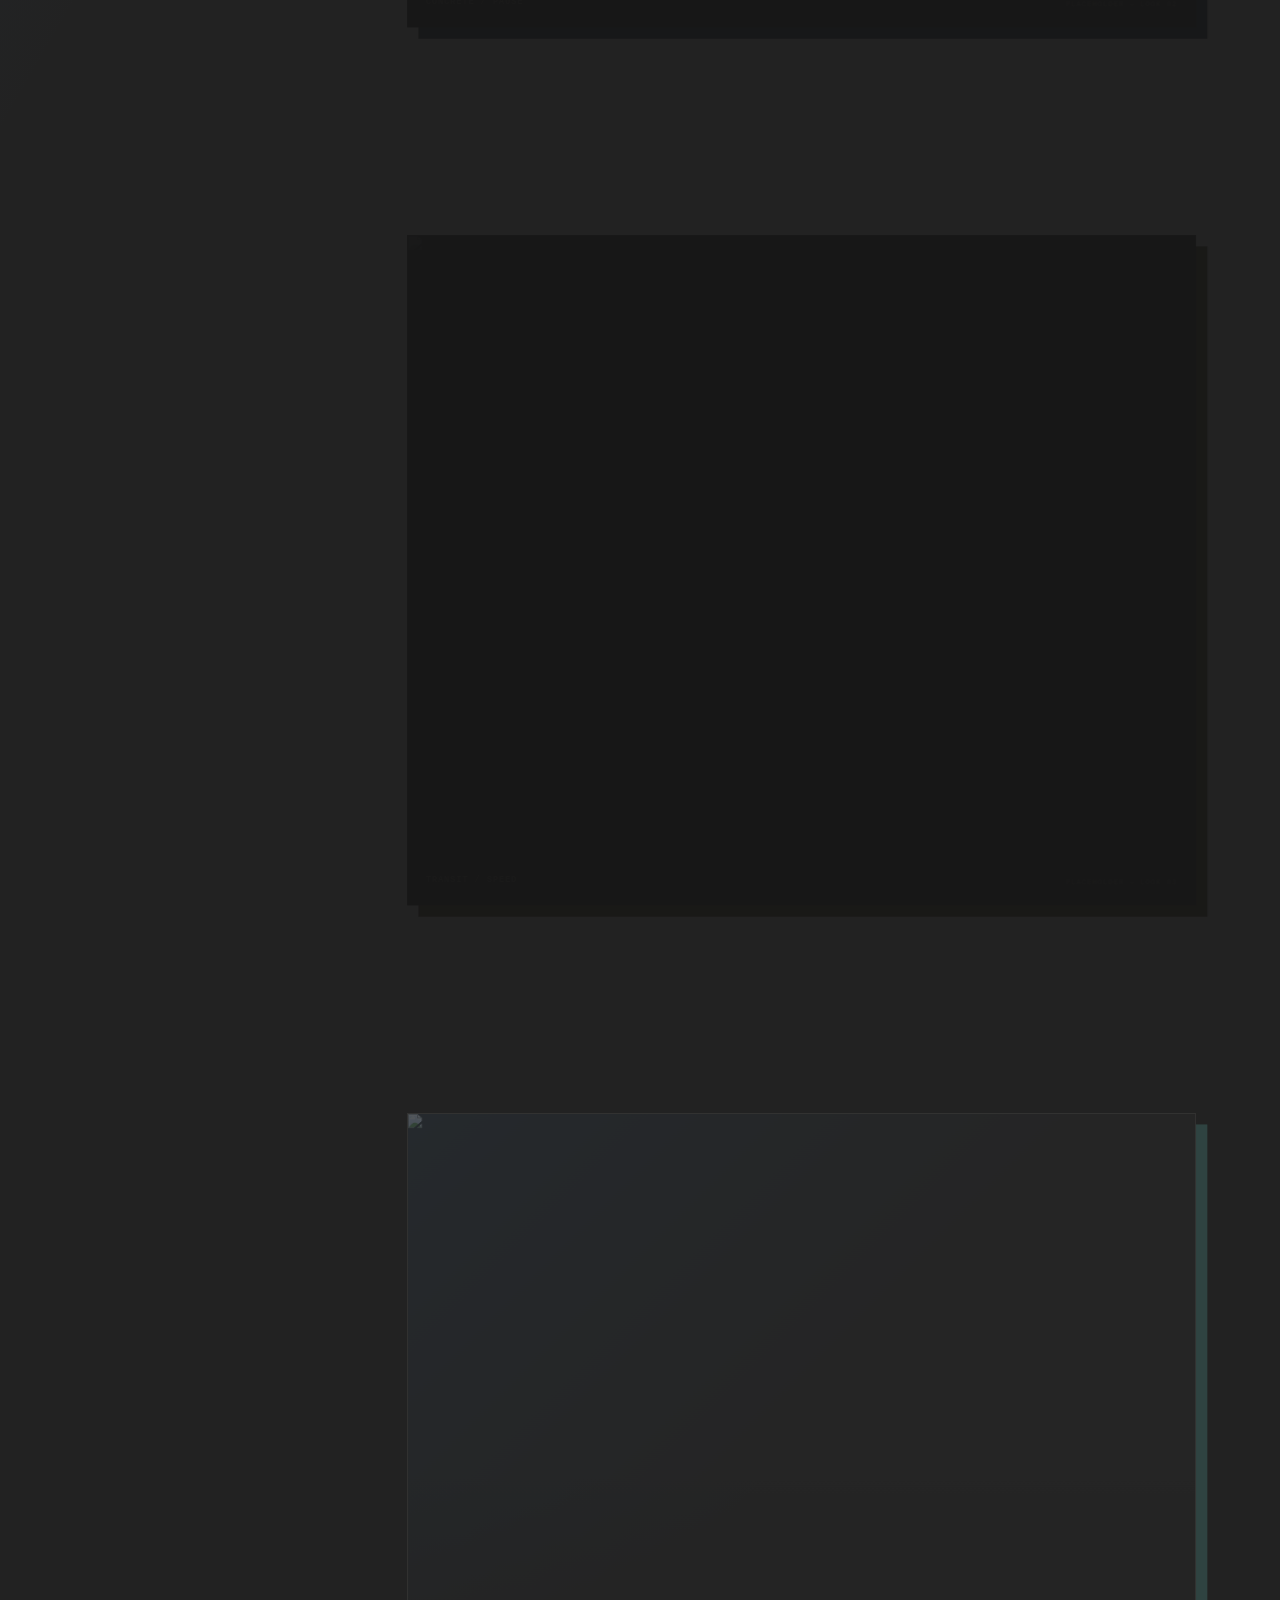
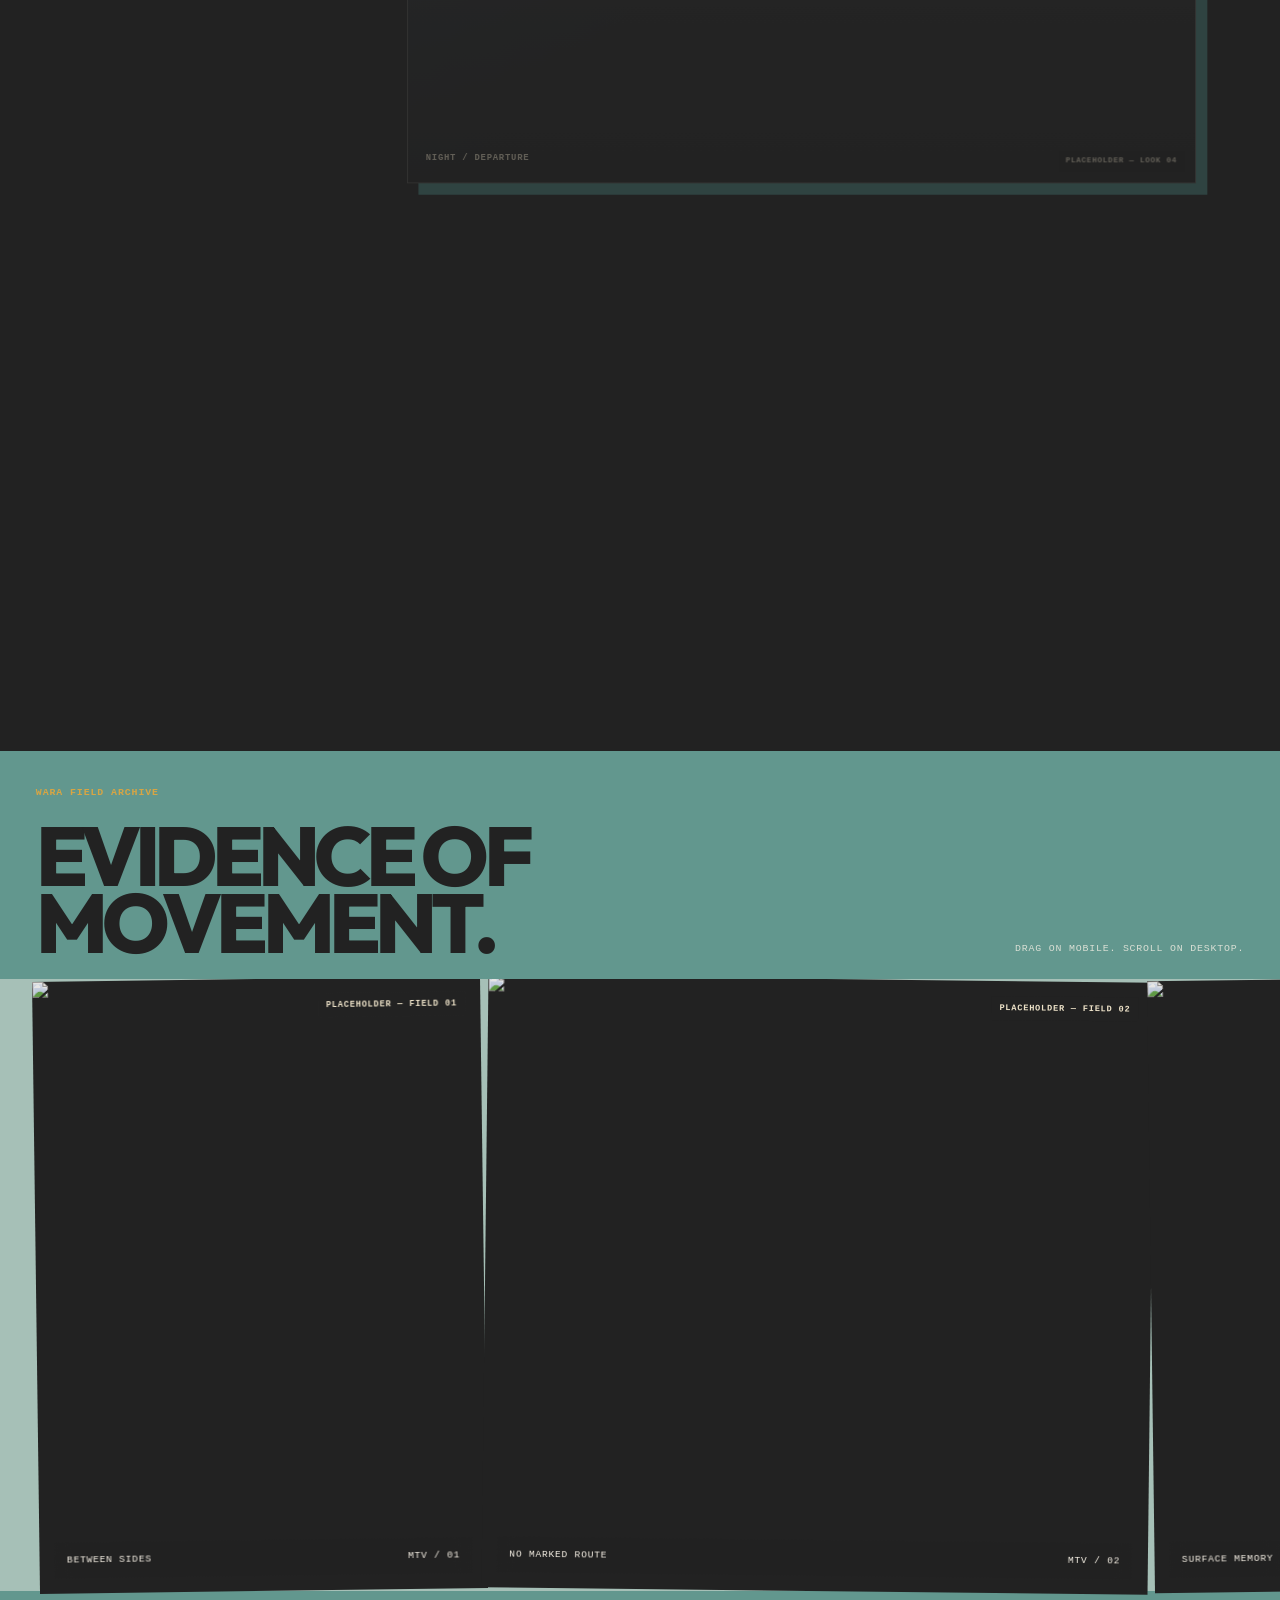
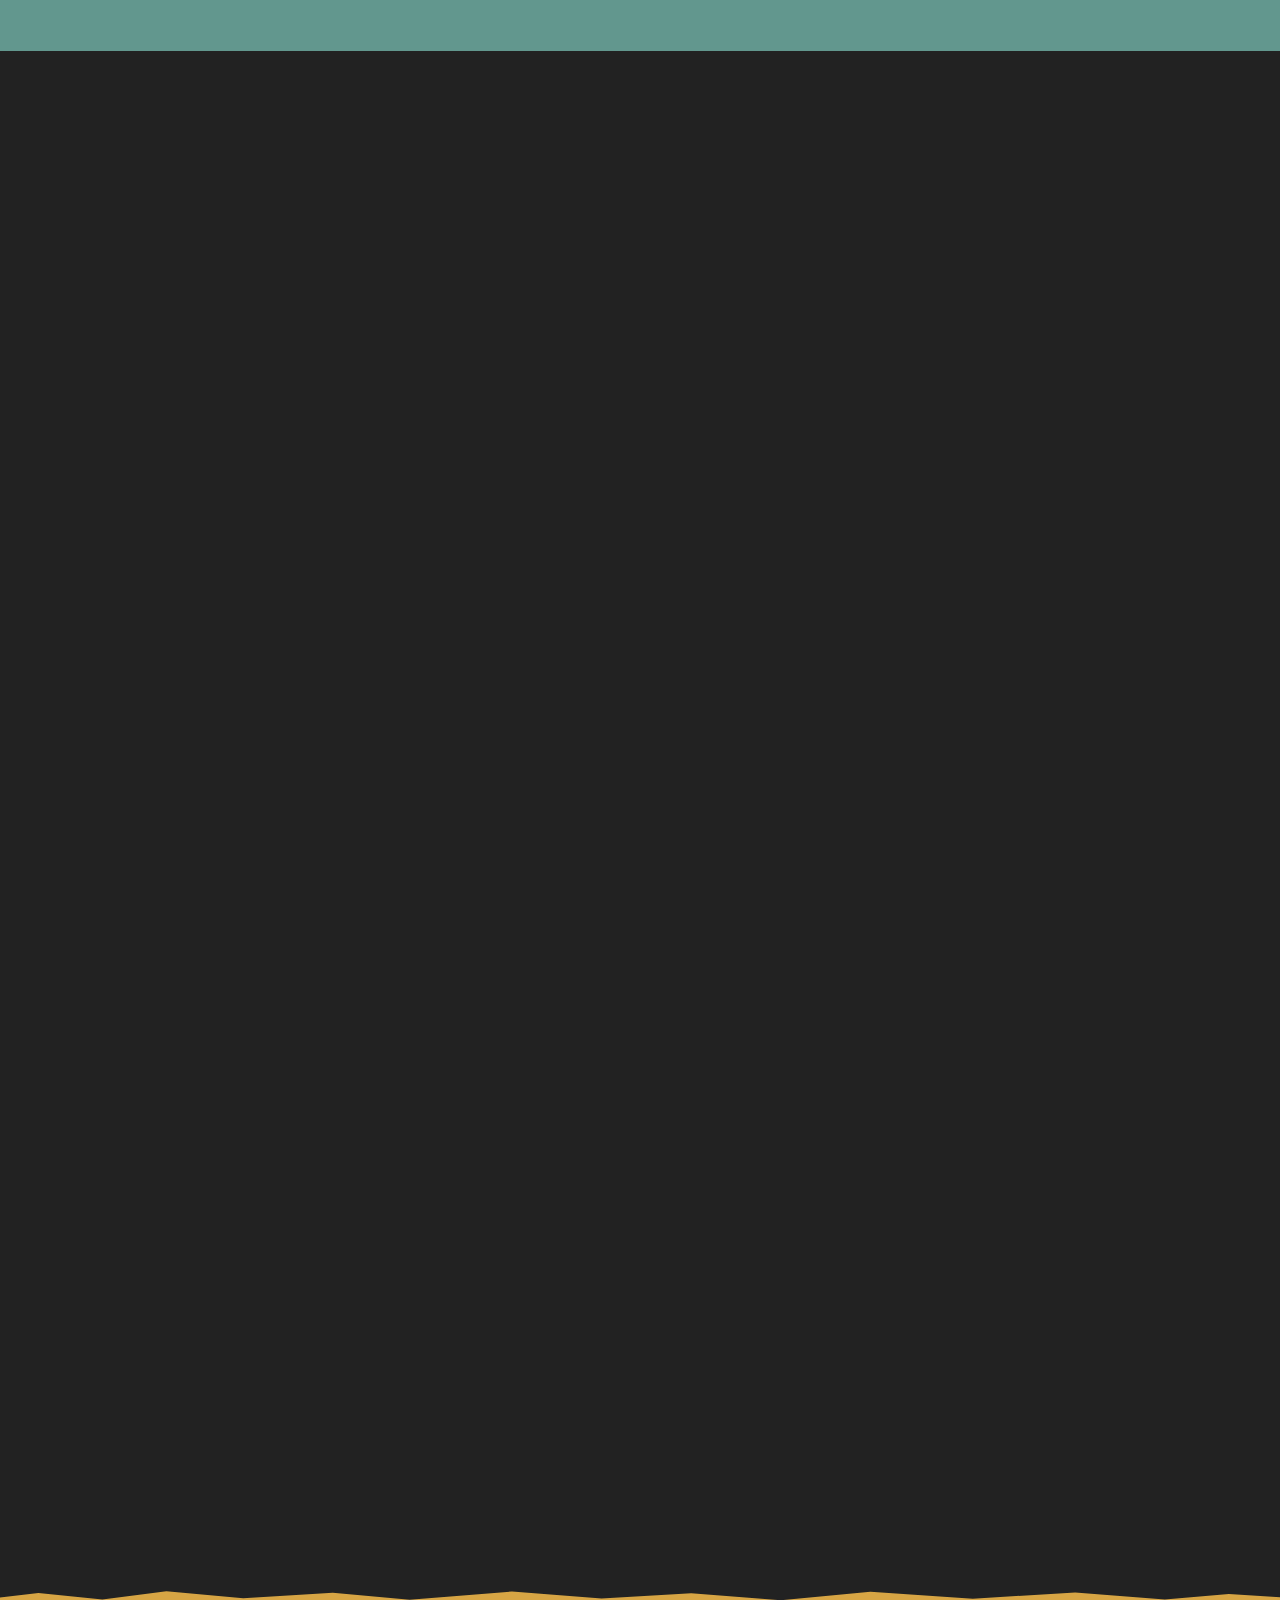
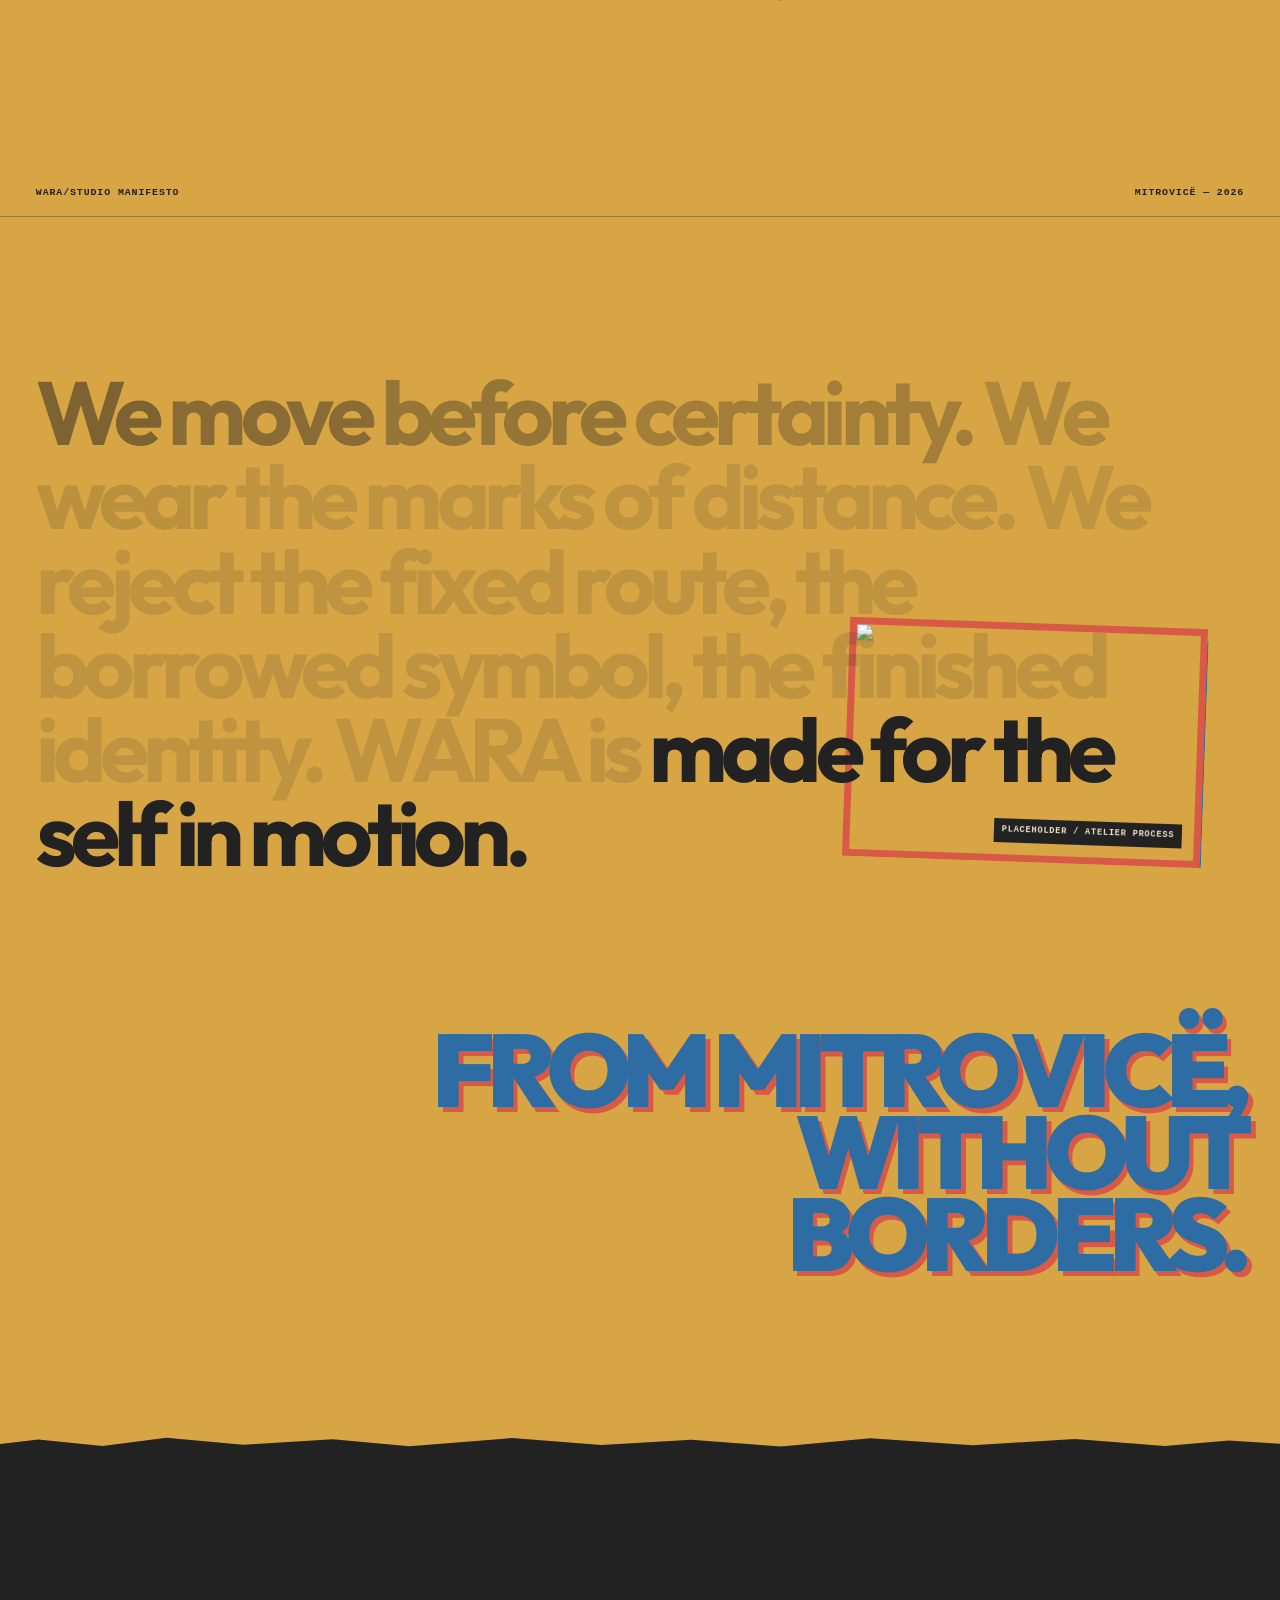
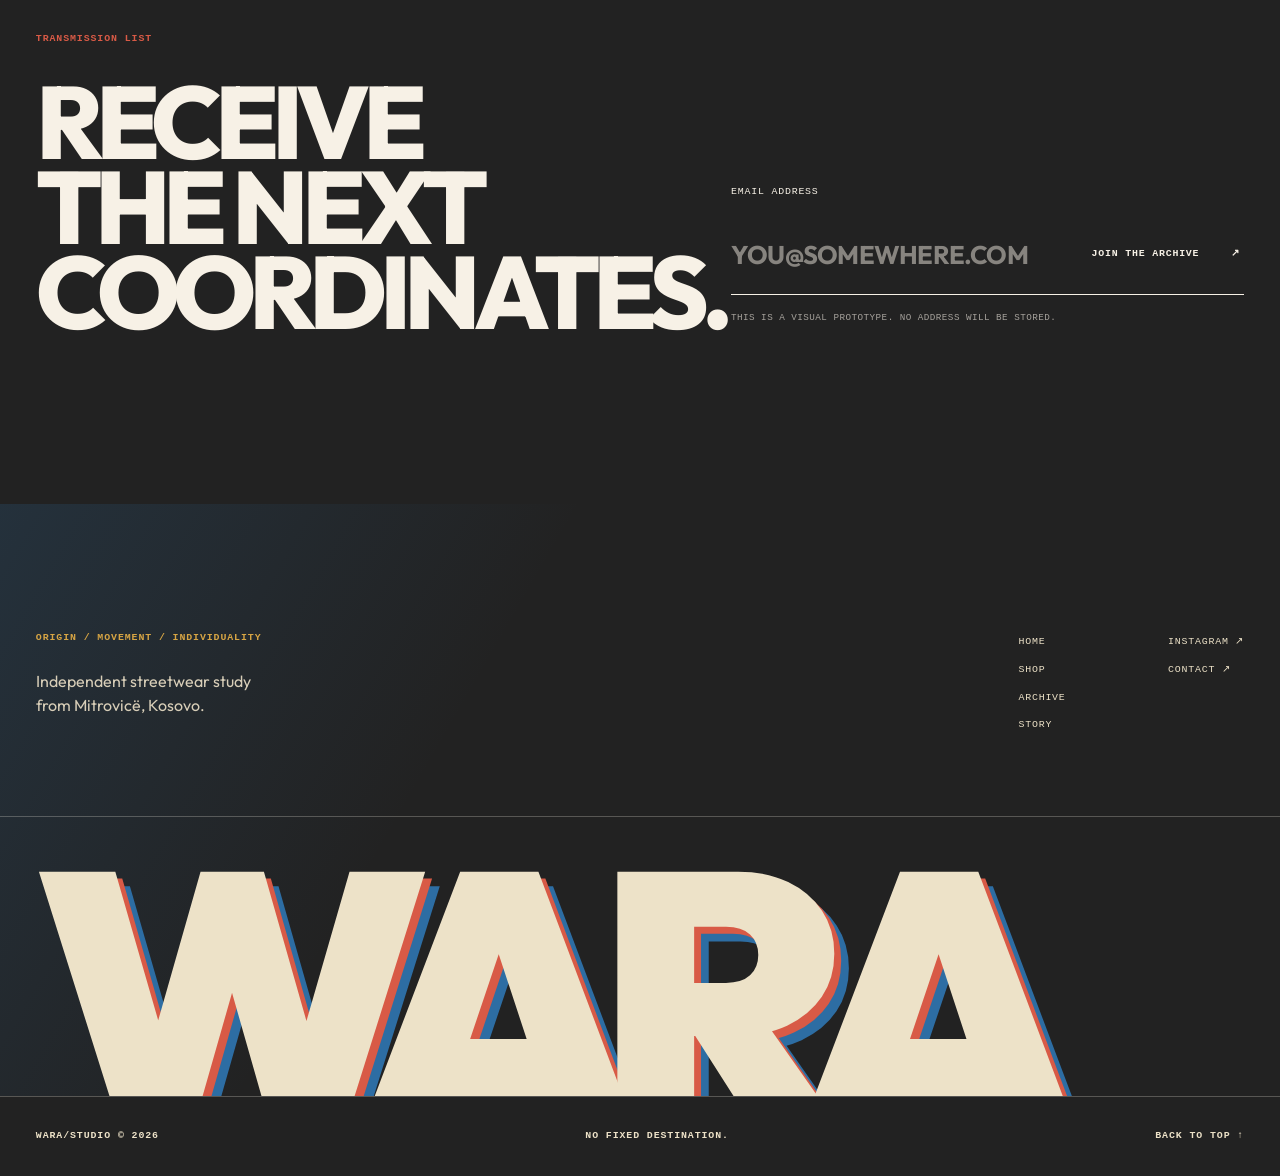
==== commit 8a083639: "style: refine WARA colour mood and editorial imagery" ====
--- a/index.html
+++ b/index.html
@@ -3,15 +3,15 @@
   <head>
     <meta charset="utf-8">
     <meta name="viewport" content="width=device-width, initial-scale=1">
-    <meta name="theme-color" content="#0a0a09">
+    <meta name="theme-color" content="#ede2c8">
     <meta name="description" content="WARA STUDIO — experimental streetwear from Mitrovicë, Kosovo.">
     <title>WARA STUDIO — No Fixed Destination</title>
-    <link rel="icon" href="data:image/svg+xml,%3Csvg xmlns='http://www.w3.org/2000/svg' viewBox='0 0 64 64'%3E%3Crect width='64' height='64' fill='%230a0a09'/%3E%3Cpath d='M8 14h9l5 25 6-25h8l6 25 5-25h9L47 51h-9l-6-22-6 22h-9z' fill='%23f1eee6'/%3E%3C/svg%3E">
+    <link rel="icon" href="data:image/svg+xml,%3Csvg xmlns='http://www.w3.org/2000/svg' viewBox='0 0 64 64'%3E%3Crect width='64' height='64' fill='%23222222'/%3E%3Cpath d='M8 14h9l5 25 6-25h8l6 25 5-25h9L47 51h-9l-6-22-6 22h-9z' fill='%23f7f1e6'/%3E%3C/svg%3E">
     <link rel="preconnect" href="https://picsum.photos">
     <link rel="preconnect" href="https://fonts.googleapis.com">
     <link rel="preconnect" href="https://fonts.gstatic.com" crossorigin>
     <link href="https://fonts.googleapis.com/css2?family=Outfit:wght@400;500;600;700;800;900&display=swap" rel="stylesheet">
-    <link rel="stylesheet" href="styles.css?v=20260804-route">
+    <link rel="stylesheet" href="styles.css?v=20260804-mood">
     <script>document.documentElement.classList.add('js');</script>
     <noscript><style>.loader{display:none!important}body.is-loading{overflow:auto!important}</style></noscript>
   </head>
@@ -283,12 +283,12 @@
           </div>
 
           <figure class="editorial__image editorial__image--primary image-reveal" data-parallax data-speed="0.08">
-            <img src="https://picsum.photos/seed/wara-mitrovice-concrete/1200/1600" alt="Architectural placeholder for Mitrovicë editorial story" loading="lazy" decoding="async">
+            <img src="https://images.unsplash.com/photo-1767854507594-424e6a844672?auto=format&amp;fit=crop&amp;w=1400&amp;q=84" alt="Sunlit brutalist concrete architecture for the Mitrovicë editorial story" loading="lazy" decoding="async">
             <figcaption class="image-label">PLACEHOLDER — CITY / CONCRETE</figcaption>
           </figure>
           <figure class="editorial__image editorial__image--secondary image-reveal" data-parallax data-speed="-0.05">
-            <img src="https://picsum.photos/seed/wara-street-detail/900/1100" alt="Street detail placeholder for WARA editorial story" loading="lazy" decoding="async">
-            <figcaption class="image-label">PLACEHOLDER — STREET DETAIL</figcaption>
+            <img src="https://images.unsplash.com/photo-1761792430733-00e53d2a79b7?auto=format&amp;fit=crop&amp;w=1200&amp;q=84" alt="Warm urban housing facade for the WARA editorial story" loading="lazy" decoding="async">
+            <figcaption class="image-label">PLACEHOLDER / URBAN HOUSING</figcaption>
           </figure>
           <p class="editorial__vertical" aria-hidden="true">MITROVICË — WITHOUT BORDERS — EST. 2026</p>
         </div>
@@ -390,8 +390,8 @@
             We move before certainty. We wear the marks of distance. We reject the fixed route, the borrowed symbol, the finished identity. WARA is made for the self in motion.
           </p>
           <figure class="manifesto__inline-image image-reveal">
-            <img src="https://picsum.photos/seed/wara-manifesto-hands/1200/800" alt="Placeholder detail image for the WARA manifesto" loading="lazy" decoding="async">
-            <figcaption class="image-label">PLACEHOLDER — HUMAN DETAIL</figcaption>
+            <img src="https://images.unsplash.com/photo-1753164597544-a2736833357e?auto=format&amp;fit=crop&amp;w=1400&amp;q=84" alt="Fashion atelier with garment patterns, sewing machines and works in progress" loading="lazy" decoding="async">
+            <figcaption class="image-label">PLACEHOLDER / ATELIER PROCESS</figcaption>
           </figure>
           <p class="manifesto__closing">FROM MITROVICË,<br>WITHOUT BORDERS.</p>
         </div>
--- a/styles.css
+++ b/styles.css
@@ -1,18 +1,18 @@
 :root {
   color-scheme: dark;
-  --sail-cream: #f3e6c8;
-  --sun-red: #d94a38;
-  --ocean-blue: #1e5b8c;
-  --mustard: #d8a23a;
-  --sea-teal: #2f7c78;
-  --ink: #171717;
-  --ink-soft: #23211e;
-  --paper: #f3e6c8;
-  --weathered-white: #f7f3e8;
-  --paper-muted: #d8cfbc;
-  --red: #d94a38;
-  --line-light: rgba(247, 243, 232, 0.3);
-  --line-dark: rgba(23, 23, 23, 0.24);
+  --sail-cream: #ede2c8;
+  --sun-red: #d85a46;
+  --ocean-blue: #2d6da3;
+  --mustard: #d7a544;
+  --sea-teal: #4b8b84;
+  --ink: #222222;
+  --ink-soft: #2c2c2c;
+  --paper: #ede2c8;
+  --weathered-white: #f7f1e6;
+  --paper-muted: #d8ceb8;
+  --red: #d85a46;
+  --line-light: rgba(247, 241, 230, 0.32);
+  --line-dark: rgba(34, 34, 34, 0.24);
   --display: "Outfit", "Arial Narrow", "Helvetica Neue Condensed", sans-serif;
   --sans: "Outfit", "Helvetica Neue", Arial, sans-serif;
   --mono: "SFMono-Regular", Consolas, "Liberation Mono", monospace;
@@ -366,7 +366,7 @@
   stroke-linecap: square;
   stroke-linejoin: bevel;
   vector-effect: non-scaling-stroke;
-  filter: drop-shadow(0 2px 0 rgba(23, 23, 23, 0.72));
+  filter: drop-shadow(0 2px 0 rgba(34, 34, 34, 0.68));
 }
 
 @media (min-width: 821px) {
@@ -590,7 +590,7 @@
 .cursor.is-active {
   width: 4.25rem;
   height: 4.25rem;
-  background: rgba(241, 238, 230, 0.14);
+  background: rgba(247, 241, 230, 0.14);
 }
 
 .cursor.is-active span {
@@ -607,7 +607,7 @@
   left: 0;
   min-height: var(--header);
   border-bottom: 1px solid transparent;
-  background: linear-gradient(to bottom, rgba(10, 10, 9, 0.7), transparent);
+  background: linear-gradient(to bottom, rgba(34, 34, 34, 0.62), transparent);
   color: var(--paper);
   transition:
     background-color var(--base) ease,
@@ -787,8 +787,8 @@
   z-index: -2;
   inset: 0;
   background:
-    linear-gradient(90deg, var(--ink) 0 42%, rgba(10, 10, 9, 0.58) 67%, rgba(10, 10, 9, 0.2)),
-    linear-gradient(to top, rgba(10, 10, 9, 0.68), transparent 40%);
+    linear-gradient(90deg, var(--ink) 0 42%, rgba(34, 34, 34, 0.54) 67%, rgba(34, 34, 34, 0.16)),
+    linear-gradient(to top, rgba(34, 34, 34, 0.62), transparent 40%);
 }
 
 .hero__grain {
@@ -1051,7 +1051,7 @@
 .products__header > p {
   max-width: 32rem;
   margin: 0;
-  color: rgba(10, 10, 9, 0.68);
+  color: rgba(34, 34, 34, 0.68);
   font-size: 0.86rem;
   line-height: 1.65;
 }
@@ -1155,7 +1155,7 @@
 }
 
 .product-card__info small {
-  color: rgba(10, 10, 9, 0.52);
+  color: rgba(34, 34, 34, 0.58);
   font-size: 0.56rem;
 }
 
@@ -1338,7 +1338,7 @@
 .lookbook-card__wash {
   position: absolute;
   inset: 0;
-  background: linear-gradient(to top, rgba(10, 10, 9, 0.72), transparent 45%);
+  background: linear-gradient(to top, rgba(34, 34, 34, 0.68), transparent 45%);
 }
 
 .lookbook-card__meta {
@@ -1539,7 +1539,7 @@
     bottom: clamp(0.75rem, 1.2vw, 1.25rem);
     left: clamp(0.75rem, 1.2vw, 1.25rem);
     padding: 0.65rem 0.75rem;
-    background: rgba(23, 23, 23, 0.78);
+    background: rgba(34, 34, 34, 0.78);
     color: var(--weathered-white);
     backdrop-filter: blur(8px);
   }
@@ -1579,7 +1579,7 @@
   gap: 2rem;
   margin-bottom: clamp(6rem, 12vw, 12rem);
   padding-bottom: 1rem;
-  border-bottom: 1px solid rgba(241, 238, 230, 0.34);
+  border-bottom: 1px solid rgba(247, 241, 230, 0.34);
 }
 
 .manifesto__body {
@@ -1674,7 +1674,7 @@
 }
 
 .newsletter__form input::placeholder {
-  color: rgba(10, 10, 9, 0.4);
+  color: rgba(34, 34, 34, 0.46);
 }
 
 .newsletter__form button {
@@ -1694,7 +1694,7 @@
 
 .newsletter__form > p {
   margin: 1rem 0 0;
-  color: rgba(10, 10, 9, 0.58);
+  color: rgba(34, 34, 34, 0.62);
   font-family: var(--mono);
   font-size: 0.58rem;
   letter-spacing: 0.05em;
@@ -1818,8 +1818,8 @@
 
   .hero__wash {
     background:
-      linear-gradient(90deg, var(--ink) 0 25%, rgba(10, 10, 9, 0.48) 75%),
-      linear-gradient(to top, rgba(10, 10, 9, 0.82), transparent 60%);
+      linear-gradient(90deg, var(--ink) 0 25%, rgba(34, 34, 34, 0.44) 75%),
+      linear-gradient(to top, rgba(34, 34, 34, 0.78), transparent 60%);
   }
 
   .hero__meta span:nth-child(2) {
@@ -1962,8 +1962,8 @@
 
   .hero__wash {
     background:
-      linear-gradient(to right, rgba(10, 10, 9, 0.68), rgba(10, 10, 9, 0.22)),
-      linear-gradient(to top, rgba(10, 10, 9, 0.92), transparent 72%);
+      linear-gradient(to right, rgba(34, 34, 34, 0.64), rgba(34, 34, 34, 0.18)),
+      linear-gradient(to top, rgba(34, 34, 34, 0.88), transparent 72%);
   }
 
   .hero__composition {
@@ -2246,18 +2246,18 @@
 
 .site-header {
   color: var(--ink);
-  background: linear-gradient(to bottom, rgba(243, 230, 200, 0.9), rgba(243, 230, 200, 0));
+  background: linear-gradient(to bottom, rgba(237, 226, 200, 0.9), rgba(237, 226, 200, 0));
 }
 
 .site-header.is-scrolled,
 .site-header.is-open {
-  border-color: rgba(247, 243, 232, 0.22);
+  border-color: rgba(247, 241, 230, 0.22);
   background: var(--ink);
   color: var(--weathered-white);
 }
 
 .site-header:not(.is-scrolled):not(.is-open) .brand__origin {
-  color: rgba(23, 23, 23, 0.62);
+  color: rgba(34, 34, 34, 0.62);
 }
 
 .hero {
@@ -2275,7 +2275,7 @@
   position: absolute;
   inset: 0;
   content: "";
-  background: linear-gradient(145deg, rgba(216, 162, 58, 0.3), transparent 35%, rgba(30, 91, 140, 0.58));
+  background: linear-gradient(145deg, rgba(215, 165, 68, 0.28), transparent 35%, rgba(45, 109, 163, 0.52));
   mix-blend-mode: color;
 }
 
@@ -2285,8 +2285,8 @@
 
 .hero__wash {
   background:
-    linear-gradient(90deg, var(--sail-cream) 0 37%, rgba(243, 230, 200, 0.9) 49%, rgba(243, 230, 200, 0.08) 74%),
-    linear-gradient(to top, rgba(23, 23, 23, 0.32), transparent 42%);
+    linear-gradient(90deg, var(--sail-cream) 0 37%, rgba(237, 226, 200, 0.9) 49%, rgba(237, 226, 200, 0.08) 74%),
+    linear-gradient(to top, rgba(34, 34, 34, 0.28), transparent 42%);
 }
 
 .hero__grain {
@@ -2308,10 +2308,10 @@
   left: 8%;
   width: clamp(8rem, 14vw, 15rem);
   aspect-ratio: 1;
-  border: 1px solid rgba(23, 23, 23, 0.2);
+  border: 1px solid rgba(34, 34, 34, 0.2);
   border-radius: 50%;
   background: var(--mustard);
-  box-shadow: inset 0 0 0 1.4rem rgba(243, 230, 200, 0.2);
+  box-shadow: inset 0 0 0 1.4rem rgba(237, 226, 200, 0.2);
 }
 
 .hero__wave {
@@ -2376,7 +2376,7 @@
 .hero__meta span:last-child,
 .hero__footer > span:last-child {
   color: var(--weathered-white);
-  text-shadow: 0 1px 12px rgba(23, 23, 23, 0.5);
+  text-shadow: 0 1px 12px rgba(34, 34, 34, 0.46);
 }
 
 .hero__media .image-label {
@@ -2404,7 +2404,7 @@
   position: relative;
   z-index: 3;
   color: var(--ink);
-  text-shadow: 1px 1px 0 rgba(23, 23, 23, 0.18);
+  text-shadow: 1px 1px 0 rgba(34, 34, 34, 0.18);
 }
 
 .hero__colour-layer {
@@ -2454,7 +2454,7 @@
 }
 
 .hero .scroll-cue i {
-  background: rgba(23, 23, 23, 0.4);
+  background: rgba(34, 34, 34, 0.36);
 }
 
 .hero .image-label {
@@ -2496,12 +2496,14 @@
 
 .chapter--campaign-red {
   background: var(--sun-red);
-  color: var(--weathered-white);
+  background: color-mix(in srgb, var(--sun-red) 86%, var(--sail-cream));
+  color: var(--ink);
 }
 
 .chapter--teal {
   background: var(--sea-teal);
-  color: var(--weathered-white);
+  background: color-mix(in srgb, var(--sea-teal) 86%, var(--sail-cream));
+  color: var(--ink);
 }
 
 .chapter--mustard {
@@ -2564,17 +2566,17 @@
 }
 
 .drop-intro__details {
-  border-color: rgba(23, 23, 23, 0.3);
+  border-color: rgba(34, 34, 34, 0.3);
 }
 
 .products__header > p {
-  color: rgba(247, 243, 232, 0.74);
+  color: rgba(247, 241, 230, 0.76);
 }
 
 .product-grid {
   border-color: var(--weathered-white);
-  background: rgba(247, 243, 232, 0.65);
-  box-shadow: 1.1rem 1.1rem 0 rgba(23, 23, 23, 0.2);
+  background: rgba(247, 241, 230, 0.68);
+  box-shadow: 1.1rem 1.1rem 0 rgba(34, 34, 34, 0.18);
 }
 
 .product-card {
@@ -2598,18 +2600,18 @@
 }
 
 .product-card:nth-child(3) .product-card__info {
-  background: var(--sun-red);
-  color: var(--weathered-white);
+  background: color-mix(in srgb, var(--sun-red) 84%, var(--sail-cream));
+  color: var(--ink);
 }
 
 .product-card:nth-child(4) .product-card__info {
-  background: var(--sea-teal);
-  color: var(--weathered-white);
+  background: color-mix(in srgb, var(--sea-teal) 84%, var(--sail-cream));
+  color: var(--ink);
 }
 
 .product-card:nth-child(3) .product-card__info small,
 .product-card:nth-child(4) .product-card__info small {
-  color: rgba(247, 243, 232, 0.68);
+  color: rgba(34, 34, 34, 0.72);
 }
 
 .products .kicker {
@@ -2617,15 +2619,15 @@
 }
 
 .editorial__copy .kicker {
-  color: var(--mustard);
+  color: var(--ink);
 }
 
 .editorial__copy > p:not(.kicker) {
-  color: rgba(247, 243, 232, 0.82);
+  color: rgba(34, 34, 34, 0.82);
 }
 
 .editorial__coordinates {
-  border-color: rgba(247, 243, 232, 0.42);
+  border-color: rgba(34, 34, 34, 0.42);
 }
 
 .editorial__image--primary {
@@ -2639,16 +2641,24 @@
 }
 
 .editorial__image img {
-  filter: saturate(0.72) contrast(1.12) sepia(0.08) brightness(0.9);
+  filter: saturate(0.82) contrast(1.08) sepia(0.06) brightness(0.96);
+}
+
+.editorial__image--primary img {
+  object-position: 50% 50%;
+}
+
+.editorial__image--secondary img {
+  object-position: 68% 50%;
 }
 
 .editorial__vertical {
-  color: var(--sail-cream);
+  color: rgba(34, 34, 34, 0.72);
 }
 
 .lookbook {
   background:
-    linear-gradient(120deg, rgba(30, 91, 140, 0.16), transparent 32%),
+    linear-gradient(120deg, rgba(45, 109, 163, 0.2), transparent 32%),
     var(--ink);
 }
 
@@ -2662,7 +2672,7 @@
 }
 
 .lookbook__rail {
-  border-color: rgba(247, 243, 232, 0.3);
+  border-color: rgba(247, 241, 230, 0.3);
 }
 
 .lookbook__rail i {
@@ -2670,7 +2680,7 @@
 }
 
 .lookbook-card {
-  border: 1px solid rgba(247, 243, 232, 0.24);
+  border: 1px solid rgba(247, 241, 230, 0.24);
 }
 
 .lookbook-card:nth-child(4n + 1) {
@@ -2695,8 +2705,8 @@
 
 .lookbook-card__wash {
   background:
-    linear-gradient(to top, rgba(23, 23, 23, 0.75), transparent 46%),
-    linear-gradient(135deg, rgba(30, 91, 140, 0.18), transparent 50%);
+    linear-gradient(to top, rgba(34, 34, 34, 0.72), transparent 46%),
+    linear-gradient(135deg, rgba(45, 109, 163, 0.22), transparent 50%);
 }
 
 .horizontal-gallery__header .kicker {
@@ -2704,11 +2714,11 @@
 }
 
 .horizontal-gallery__header > p {
-  color: rgba(247, 243, 232, 0.78);
+  color: rgba(247, 241, 230, 0.8);
 }
 
 .horizontal-gallery__track {
-  background: rgba(247, 243, 232, 0.44);
+  background: rgba(247, 241, 230, 0.46);
 }
 
 .horizontal-item img {
@@ -2721,7 +2731,7 @@
 }
 
 .manifesto__top {
-  border-color: rgba(23, 23, 23, 0.35);
+  border-color: rgba(34, 34, 34, 0.35);
 }
 
 .manifesto__text span {
@@ -2761,21 +2771,21 @@
 }
 
 .newsletter__form input::placeholder {
-  color: rgba(247, 243, 232, 0.44);
+  color: rgba(247, 241, 230, 0.48);
 }
 
 .newsletter__form > p {
-  color: rgba(247, 243, 232, 0.58);
+  color: rgba(247, 241, 230, 0.62);
 }
 
 .site-footer {
   background:
-    linear-gradient(120deg, rgba(30, 91, 140, 0.15), transparent 35%),
+    linear-gradient(120deg, rgba(45, 109, 163, 0.2), transparent 35%),
     var(--ink);
 }
 
 .site-footer__top {
-  border-color: rgba(247, 243, 232, 0.25);
+  border-color: rgba(247, 241, 230, 0.25);
 }
 
 .site-footer__top .kicker {
@@ -2790,13 +2800,13 @@
 }
 
 .site-footer__bottom {
-  border-color: rgba(247, 243, 232, 0.25);
+  border-color: rgba(247, 241, 230, 0.25);
 }
 
 @media (max-width: 820px) {
   .site-header:not(.is-scrolled):not(.is-open) {
     color: var(--weathered-white);
-    background: linear-gradient(to bottom, rgba(23, 23, 23, 0.48), transparent);
+    background: linear-gradient(to bottom, rgba(34, 34, 34, 0.44), transparent);
   }
 
   .hero__media {
@@ -2805,8 +2815,8 @@
 
   .hero__wash {
     background:
-      linear-gradient(90deg, rgba(243, 230, 200, 0.96) 0 20%, rgba(243, 230, 200, 0.52) 55%, rgba(23, 23, 23, 0.08)),
-      linear-gradient(to top, rgba(243, 230, 200, 0.72), transparent 60%);
+      linear-gradient(90deg, rgba(237, 226, 200, 0.96) 0 20%, rgba(237, 226, 200, 0.52) 55%, rgba(34, 34, 34, 0.08)),
+      linear-gradient(to top, rgba(237, 226, 200, 0.72), transparent 60%);
   }
 
   .hero__route {
@@ -2820,7 +2830,7 @@
   }
 
   .product-grid {
-    box-shadow: 0.65rem 0.65rem 0 rgba(23, 23, 23, 0.18);
+    box-shadow: 0.65rem 0.65rem 0 rgba(34, 34, 34, 0.16);
   }
 }
 
@@ -2831,13 +2841,13 @@
   }
 
   .hero__media::after {
-    background: linear-gradient(145deg, rgba(216, 162, 58, 0.12), transparent 35%, rgba(30, 91, 140, 0.42));
+    background: linear-gradient(145deg, rgba(215, 165, 68, 0.14), transparent 35%, rgba(45, 109, 163, 0.42));
   }
 
   .hero__wash {
     background:
-      linear-gradient(to right, rgba(243, 230, 200, 0.75), rgba(243, 230, 200, 0.08)),
-      linear-gradient(to top, var(--sail-cream) 0, rgba(243, 230, 200, 0.15) 65%);
+      linear-gradient(to right, rgba(237, 226, 200, 0.75), rgba(237, 226, 200, 0.08)),
+      linear-gradient(to top, var(--sail-cream) 0, rgba(237, 226, 200, 0.15) 65%);
   }
 
   .hero__sun {
@@ -2871,7 +2881,7 @@
 
   .hero__word {
     color: var(--weathered-white);
-    text-shadow: 0 1px 14px rgba(23, 23, 23, 0.4);
+    text-shadow: 0 1px 14px rgba(34, 34, 34, 0.38);
   }
 
   .hero__colour-layer--red {
@@ -2892,7 +2902,7 @@
   .hero__drop,
   .hero__statement p {
     color: var(--weathered-white);
-    text-shadow: 0 1px 12px rgba(23, 23, 23, 0.38);
+    text-shadow: 0 1px 12px rgba(34, 34, 34, 0.36);
   }
 
   .archive-stamp {
@@ -2965,7 +2975,7 @@
     z-index: 1;
     inset: 9vh 4vw 8vh;
     display: block;
-    color: rgba(23, 23, 23, 0.54);
+    color: rgba(34, 34, 34, 0.54);
     pointer-events: none;
   }
 
@@ -3000,10 +3010,10 @@
     display: block;
     width: clamp(6rem, 10vw, 11rem);
     aspect-ratio: 1;
-    border: 1px solid rgba(23, 23, 23, 0.55);
+    border: 1px solid rgba(34, 34, 34, 0.52);
     border-radius: 50%;
-    background: rgba(216, 162, 58, 0.8);
-    box-shadow: inset 0 0 0 clamp(0.65rem, 1.2vw, 1.4rem) rgba(243, 230, 200, 0.22);
+    background: rgba(215, 165, 68, 0.82);
+    box-shadow: inset 0 0 0 clamp(0.65rem, 1.2vw, 1.4rem) rgba(237, 226, 200, 0.22);
     pointer-events: none;
   }
 }
@@ -3021,8 +3031,8 @@
 .inner-page .site-header.is-scrolled,
 .inner-page .site-header.is-open {
   color: var(--weathered-white);
-  background: rgba(23, 23, 23, 0.94);
-  border-color: rgba(247, 243, 232, 0.22);
+  background: rgba(34, 34, 34, 0.94);
+  border-color: rgba(247, 241, 230, 0.22);
   backdrop-filter: blur(12px);
 }
 
@@ -3032,7 +3042,7 @@
 
 .site-header--solid:not(.is-scrolled):not(.is-open) .brand__origin,
 .archive-page .site-header:not(.is-scrolled):not(.is-open) .brand__origin {
-  color: rgba(247, 243, 232, 0.68);
+  color: rgba(247, 241, 230, 0.7);
 }
 
 .archive-page .site-header:not(.is-scrolled):not(.is-open) {
@@ -3174,7 +3184,7 @@
   left: 12%;
   width: 58%;
   height: 60%;
-  border: 2px dashed rgba(247, 243, 232, 0.42);
+  border: 2px dashed rgba(247, 241, 230, 0.42);
   border-right-color: transparent;
   border-bottom-color: transparent;
   border-radius: 50%;
@@ -3187,7 +3197,7 @@
   top: var(--header);
   border-top: 1px solid var(--line-dark);
   border-bottom: 1px solid var(--line-dark);
-  background: rgba(243, 230, 200, 0.96);
+  background: rgba(237, 226, 200, 0.96);
   backdrop-filter: blur(12px);
 }
 
@@ -3389,7 +3399,7 @@
 .product-swatch {
   width: 0.8rem;
   height: 0.8rem;
-  border: 1px solid rgba(23, 23, 23, 0.5);
+  border: 1px solid rgba(34, 34, 34, 0.48);
   background: var(--swatch);
 }
 
@@ -3445,7 +3455,7 @@
 }
 
 .shop-field-note__image::after {
-  background: linear-gradient(90deg, rgba(23, 23, 23, 0.9), rgba(23, 23, 23, 0.05));
+  background: linear-gradient(90deg, rgba(34, 34, 34, 0.88), rgba(34, 34, 34, 0.05));
   content: "";
 }
 
@@ -3646,7 +3656,7 @@
 .option-chip i {
   width: 0.75rem;
   height: 0.75rem;
-  border: 1px solid rgba(23, 23, 23, 0.5);
+  border: 1px solid rgba(34, 34, 34, 0.48);
   background: var(--swatch);
 }
 
@@ -3770,7 +3780,7 @@
 }
 
 .size-guide::backdrop {
-  background: rgba(23, 23, 23, 0.72);
+  background: rgba(34, 34, 34, 0.7);
 }
 
 .size-guide > button {
@@ -4017,7 +4027,7 @@
 }
 
 .archive-hero__wash {
-  background: linear-gradient(115deg, rgba(23, 23, 23, 0.9), rgba(30, 91, 140, 0.12) 70%), linear-gradient(to top, rgba(23, 23, 23, 0.52), transparent 55%);
+  background: linear-gradient(115deg, rgba(34, 34, 34, 0.86), rgba(45, 109, 163, 0.16) 70%), linear-gradient(to top, rgba(34, 34, 34, 0.48), transparent 55%);
 }
 
 .archive-hero__content {
@@ -4067,7 +4077,7 @@
   flex: 1 1 0;
   min-width: 0;
   overflow: hidden;
-  border-right: 1px solid rgba(247, 243, 232, 0.35);
+  border-right: 1px solid rgba(247, 241, 230, 0.35);
   color: var(--weathered-white);
   cursor: crosshair;
   transition: flex 700ms var(--ease);
@@ -4096,7 +4106,7 @@
   position: absolute;
   inset: auto 0 0;
   padding: 1.5rem;
-  background: linear-gradient(transparent, rgba(23, 23, 23, 0.92));
+  background: linear-gradient(transparent, rgba(34, 34, 34, 0.9));
 }
 
 .archive-slice span,
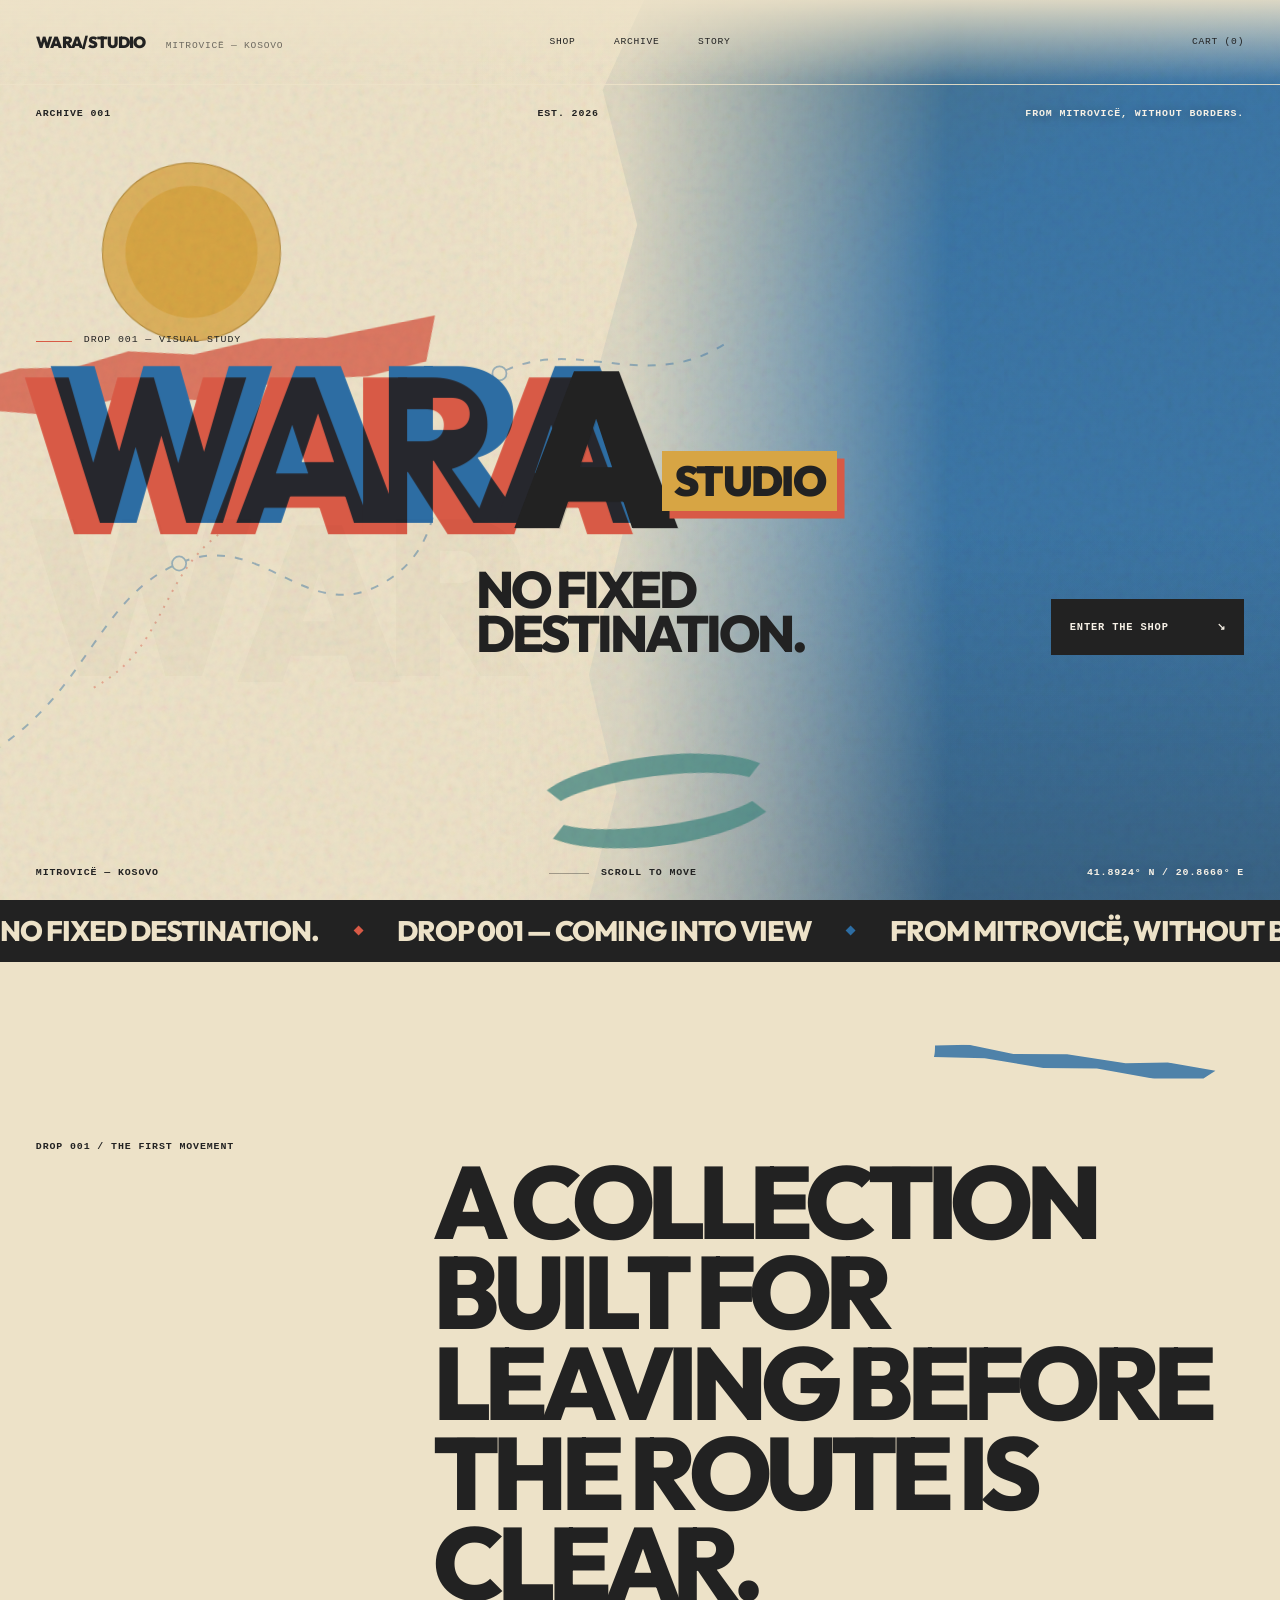
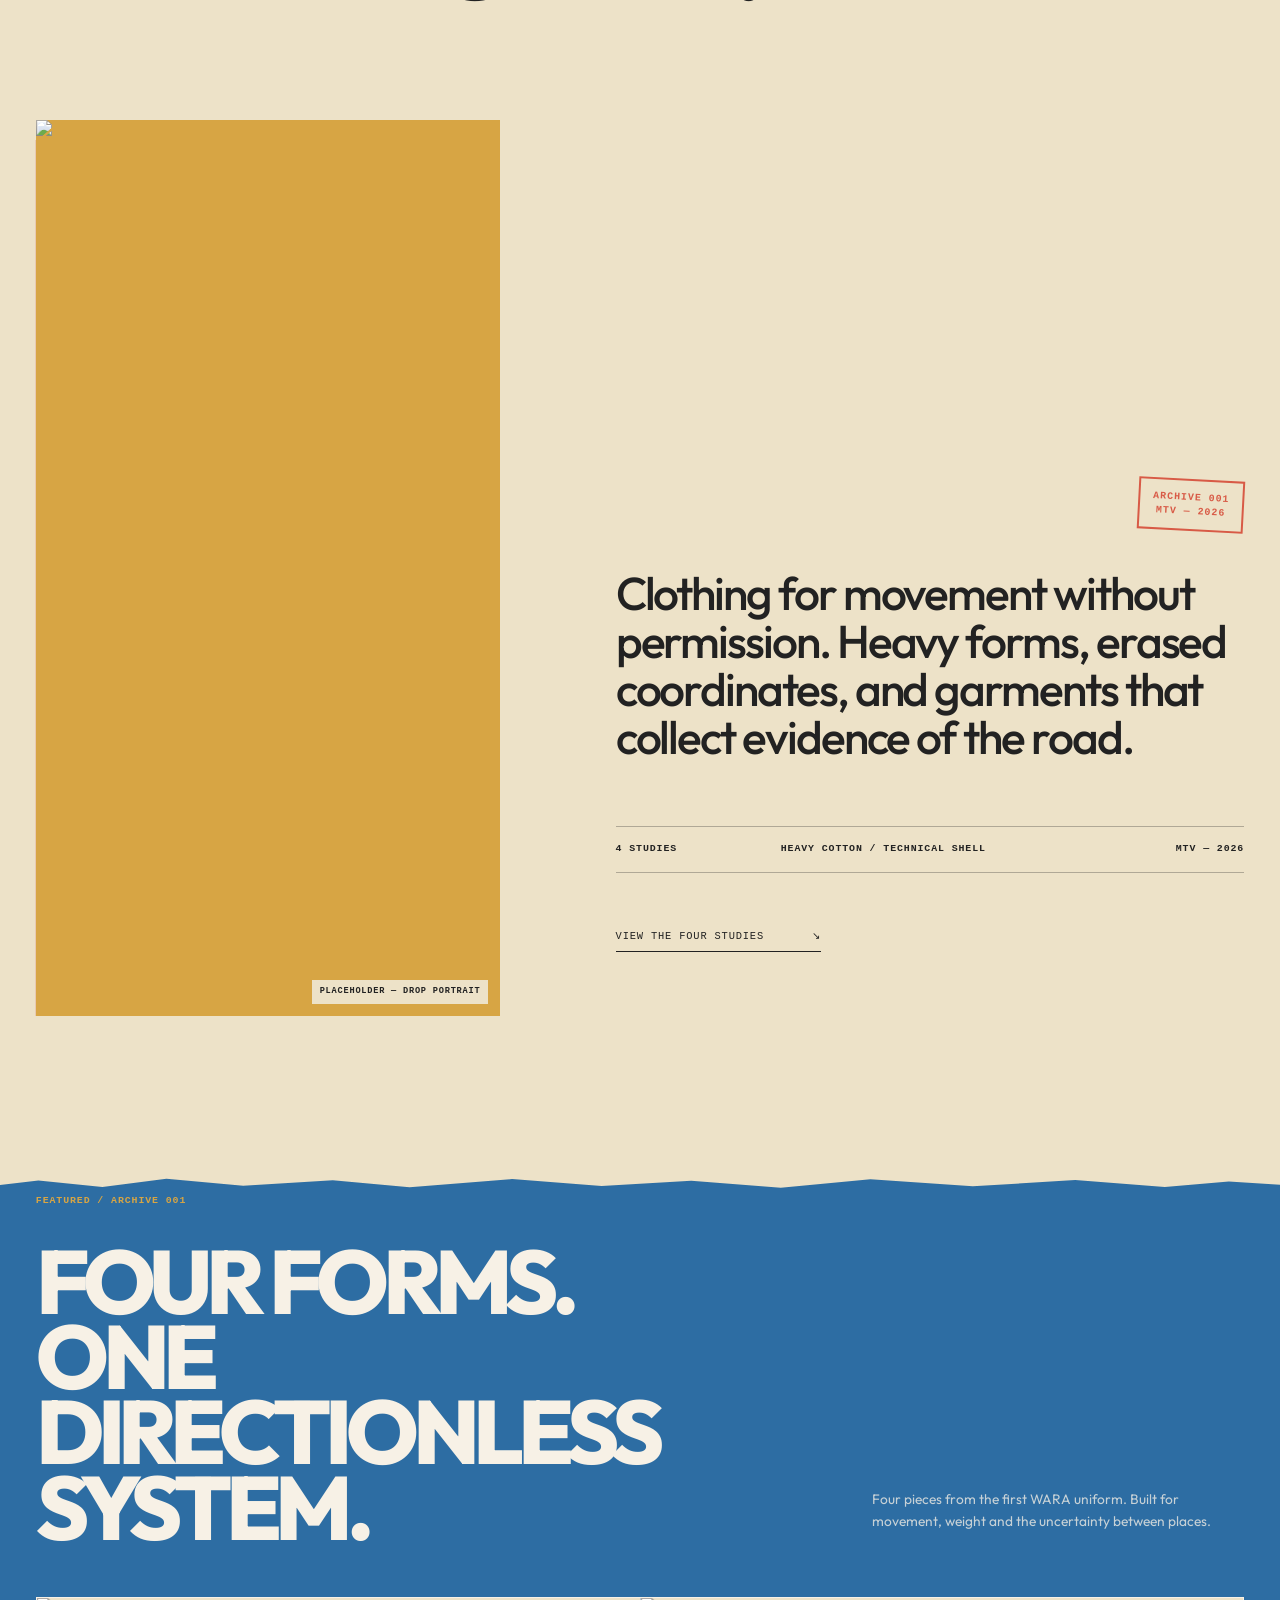
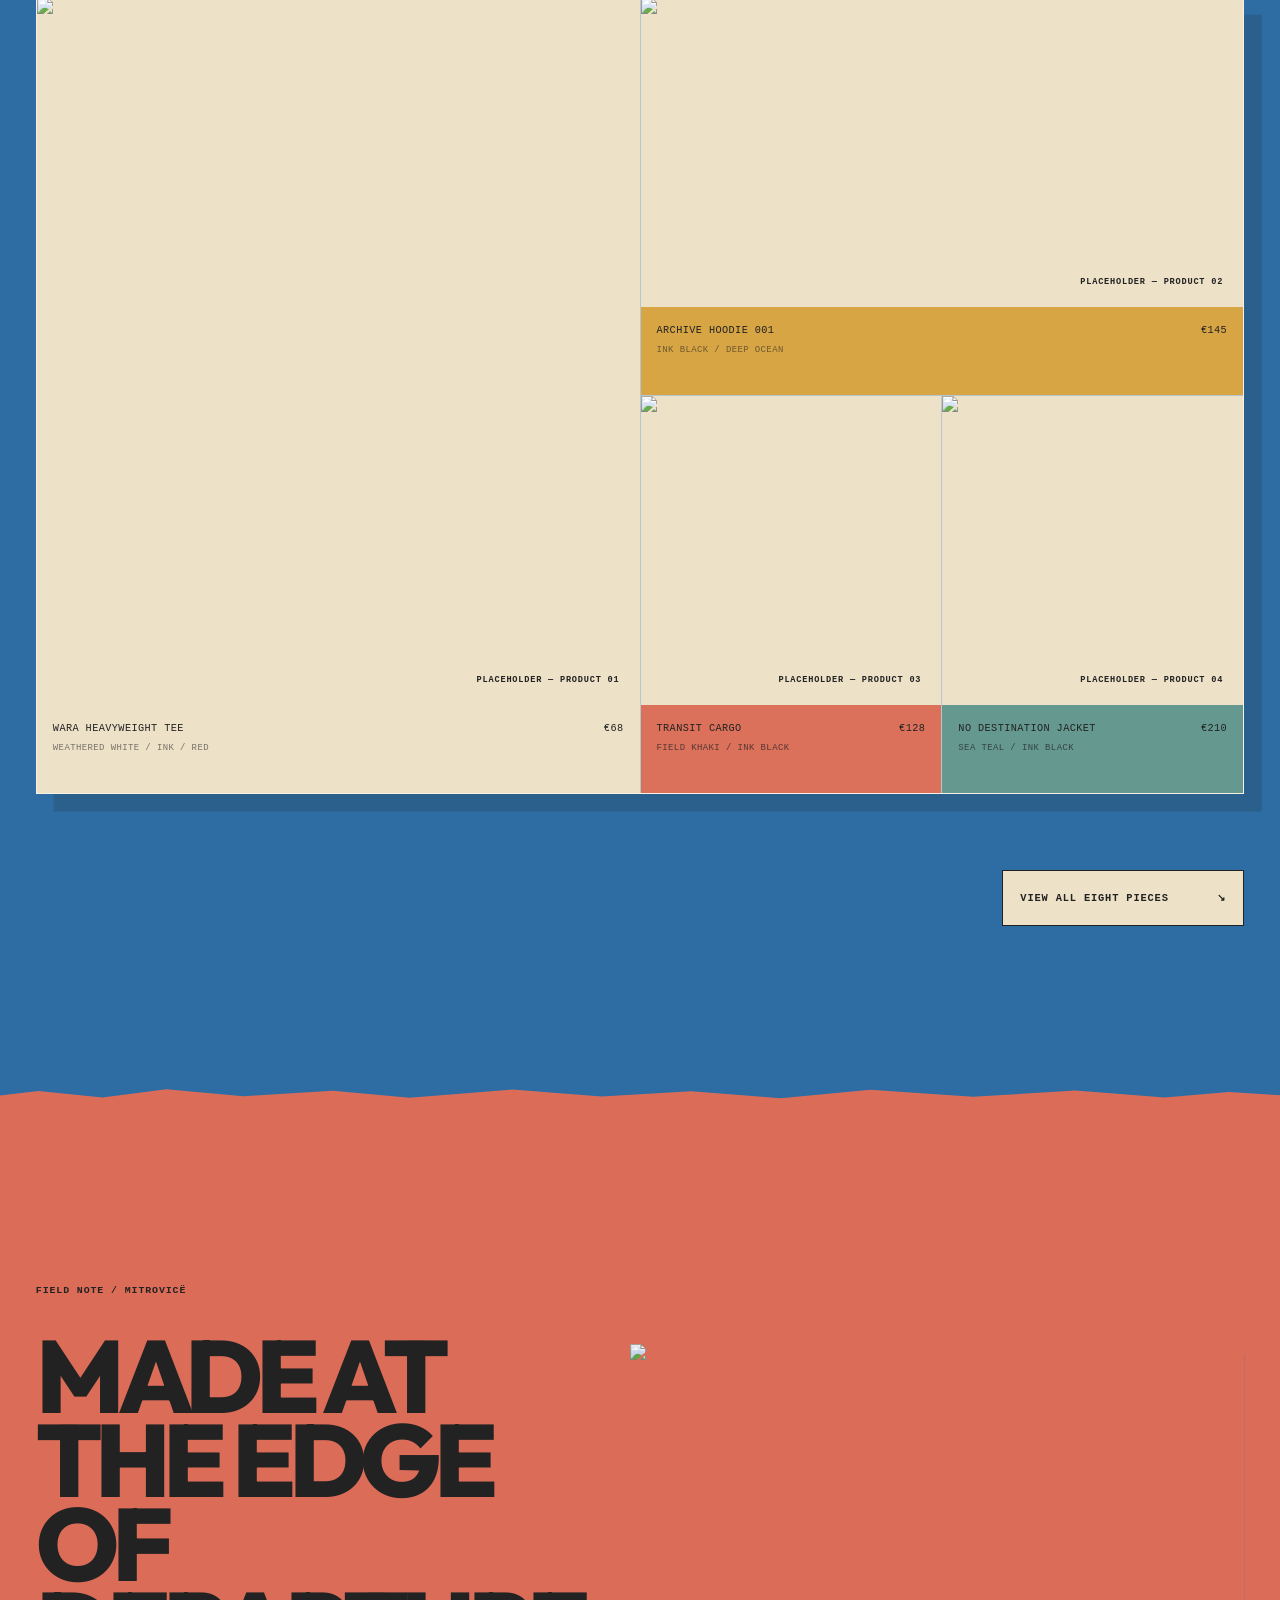
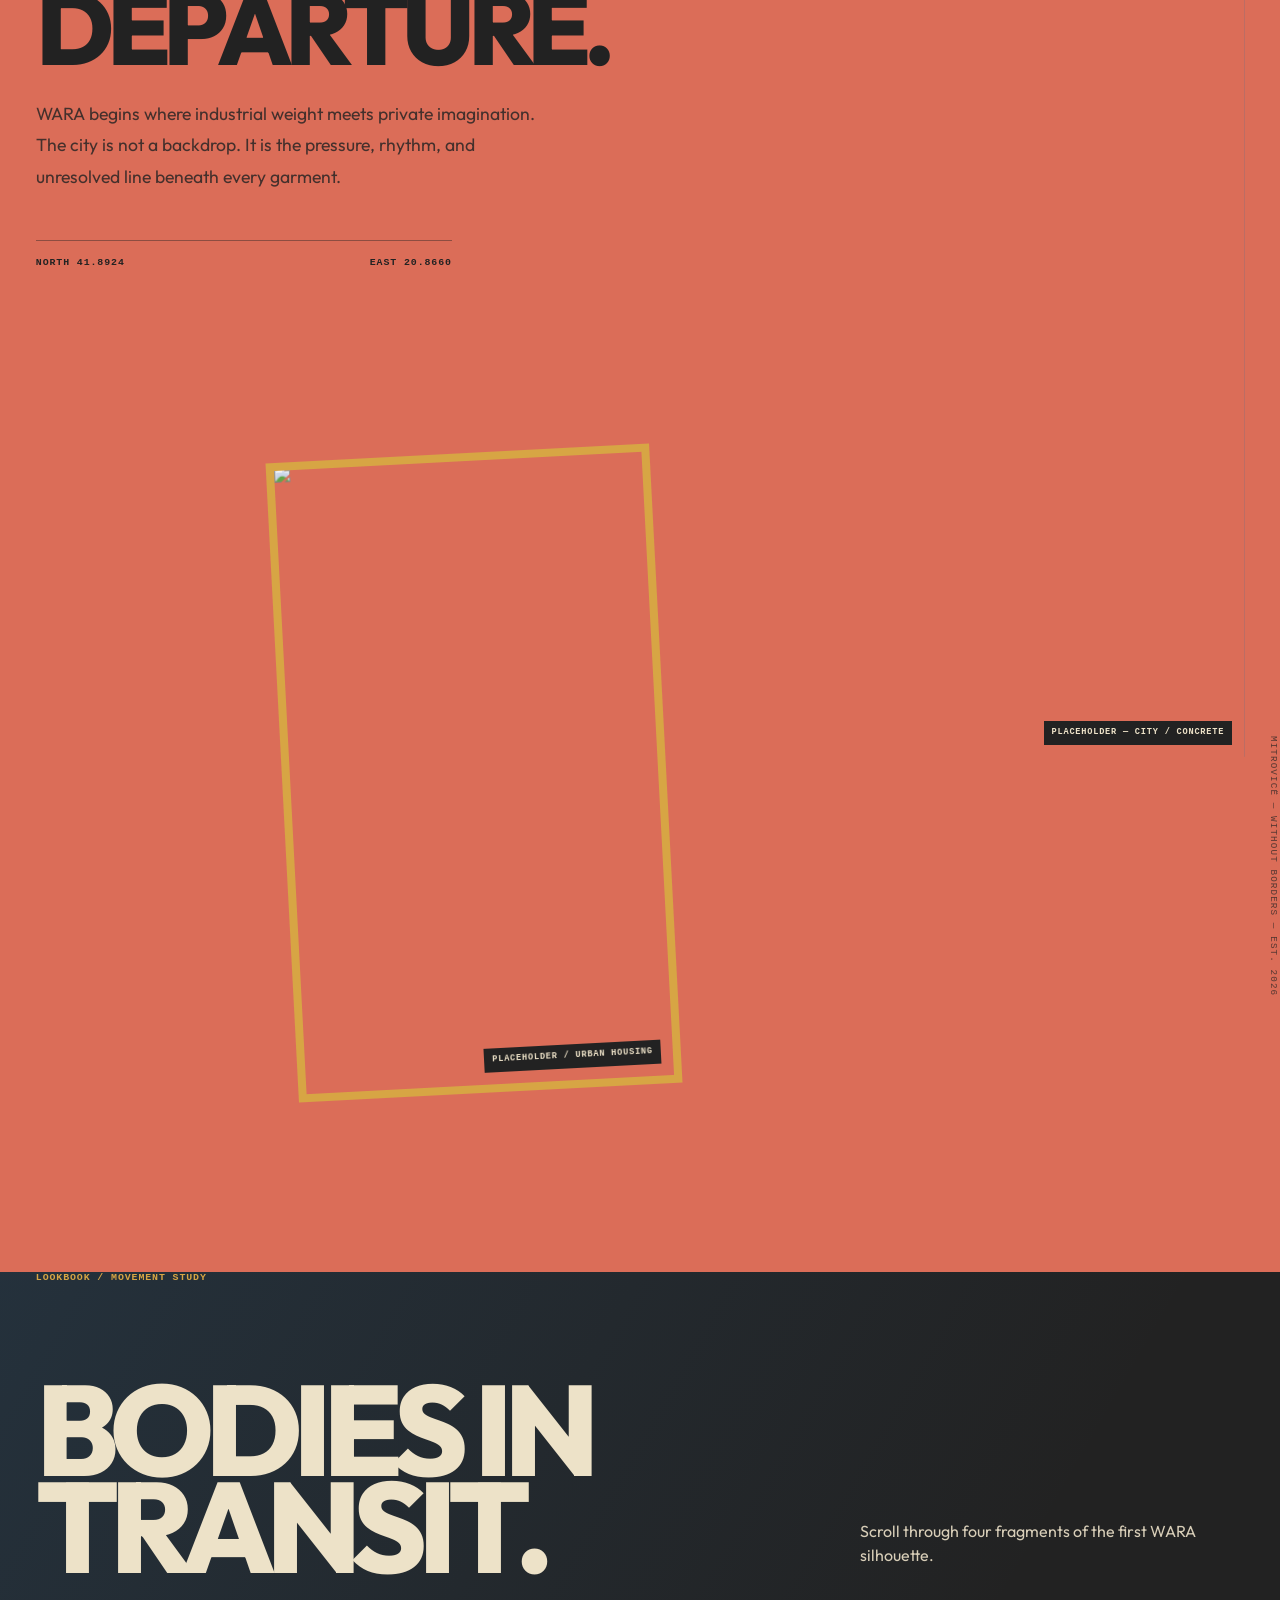
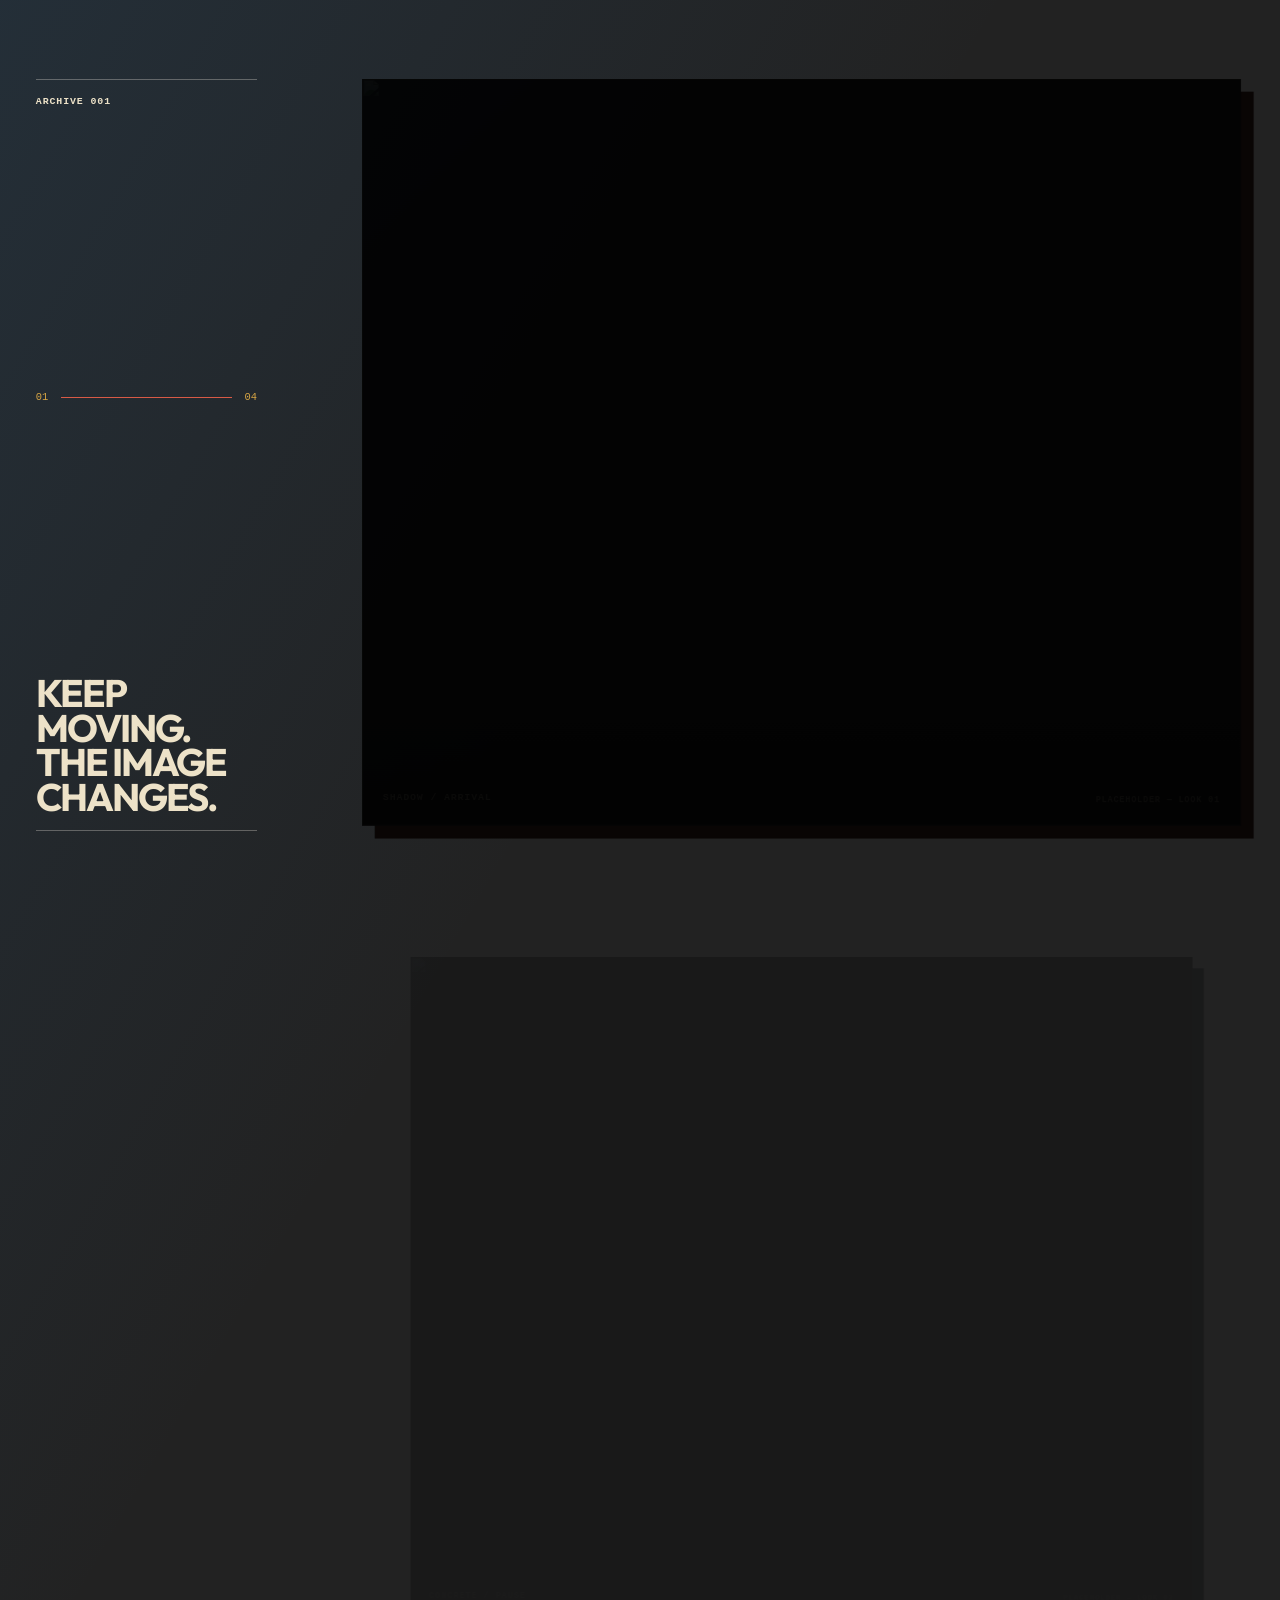
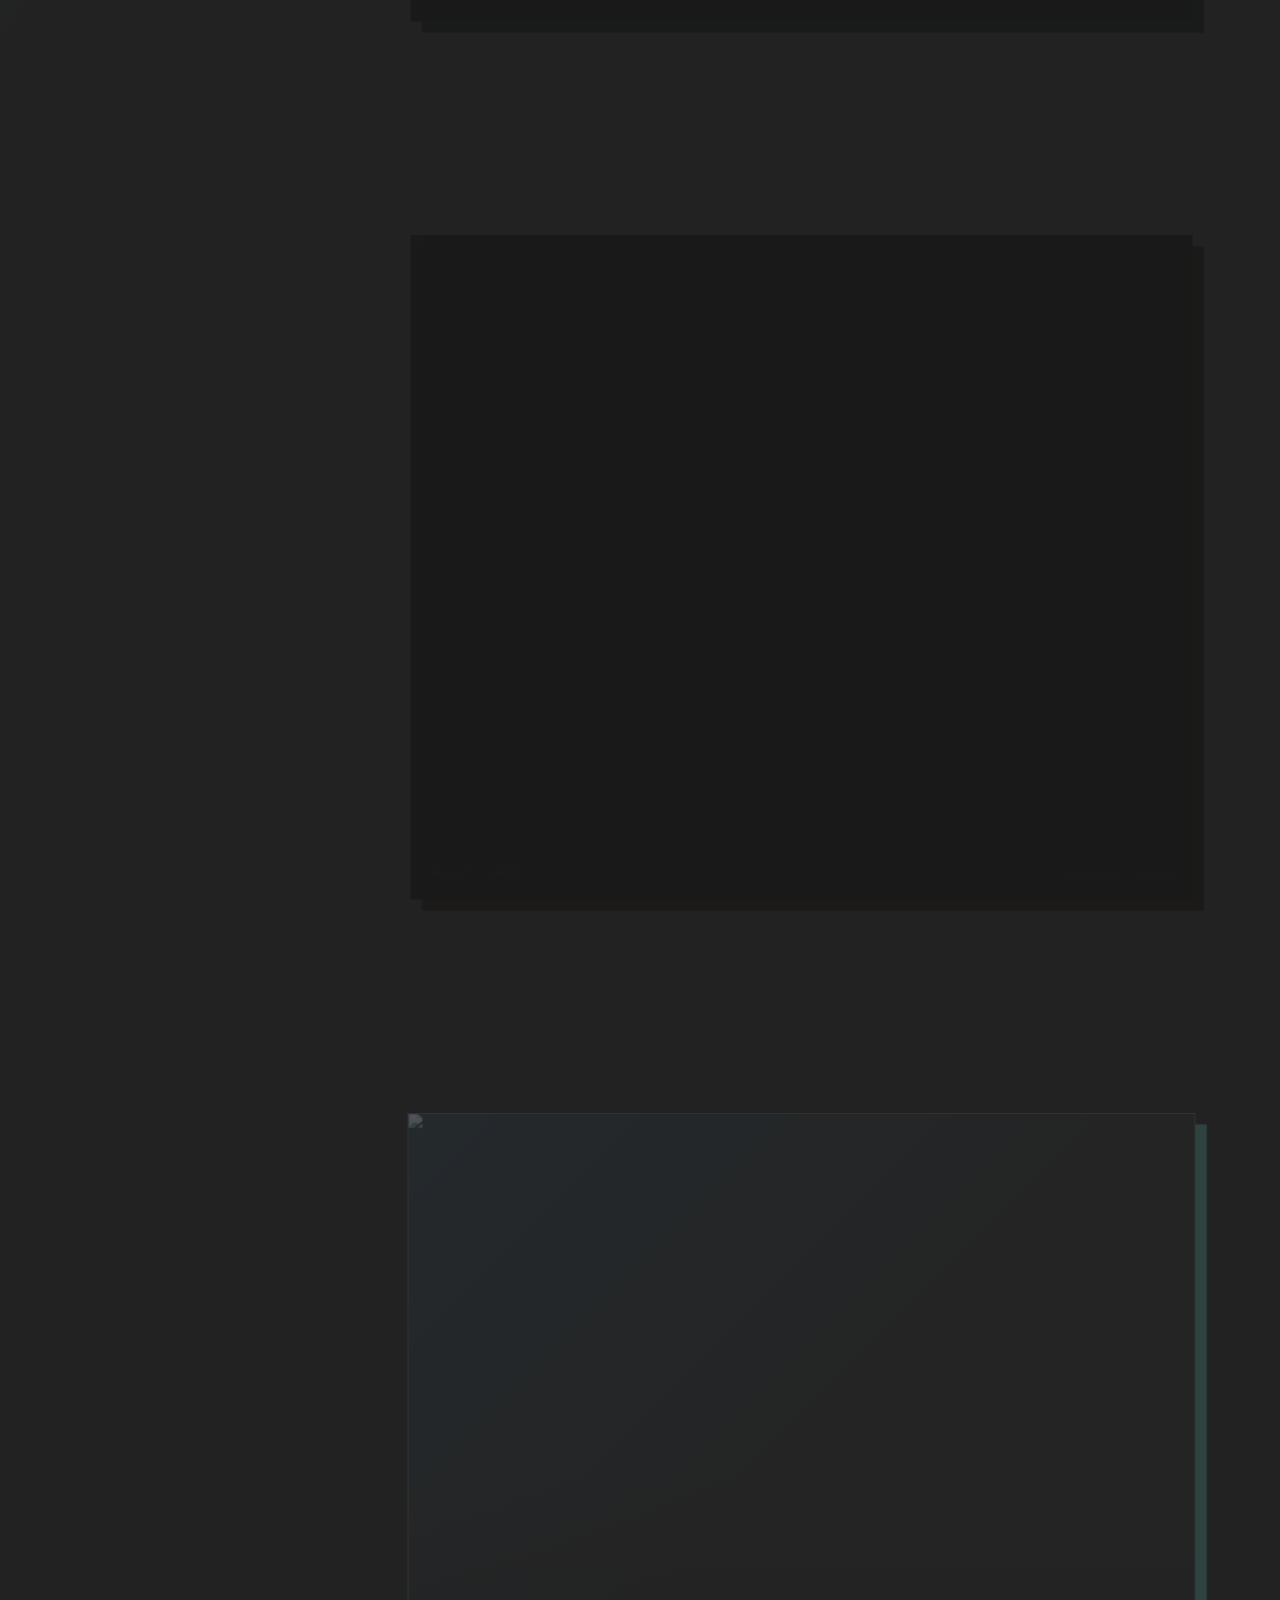
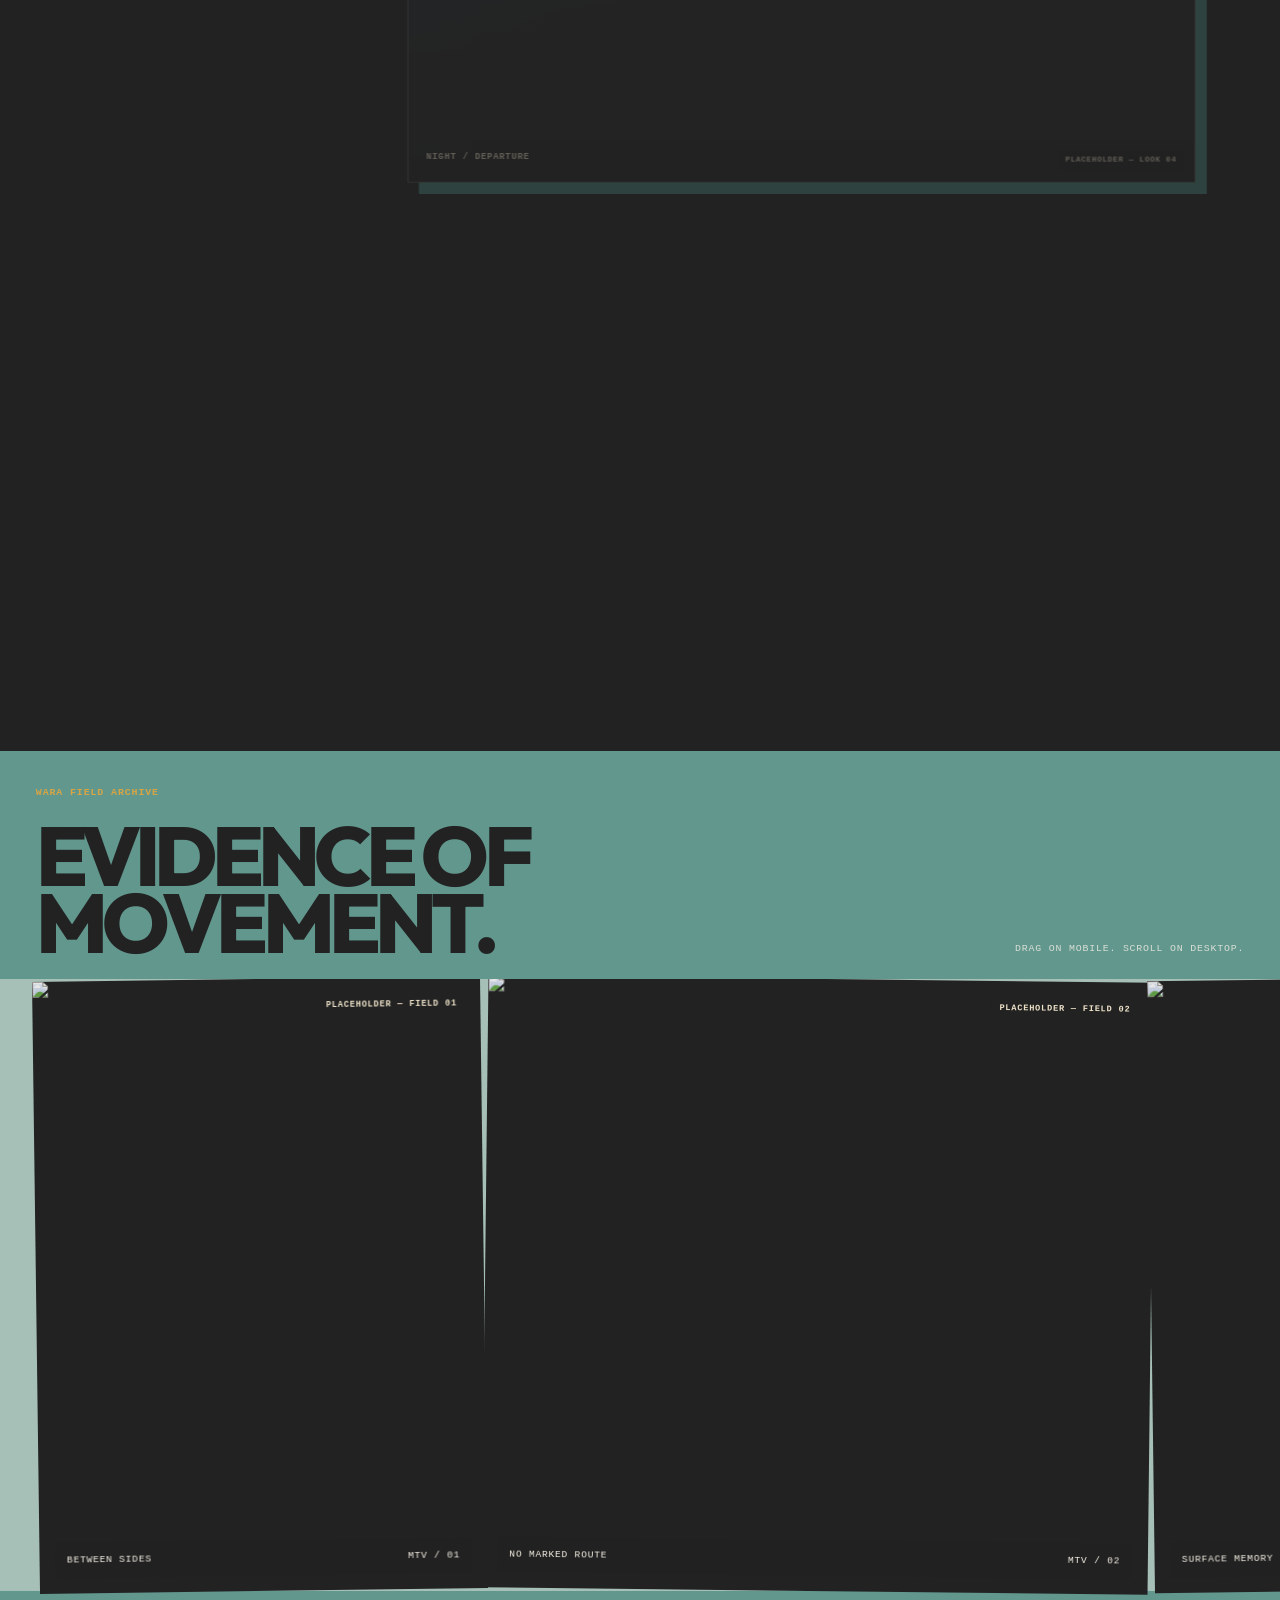
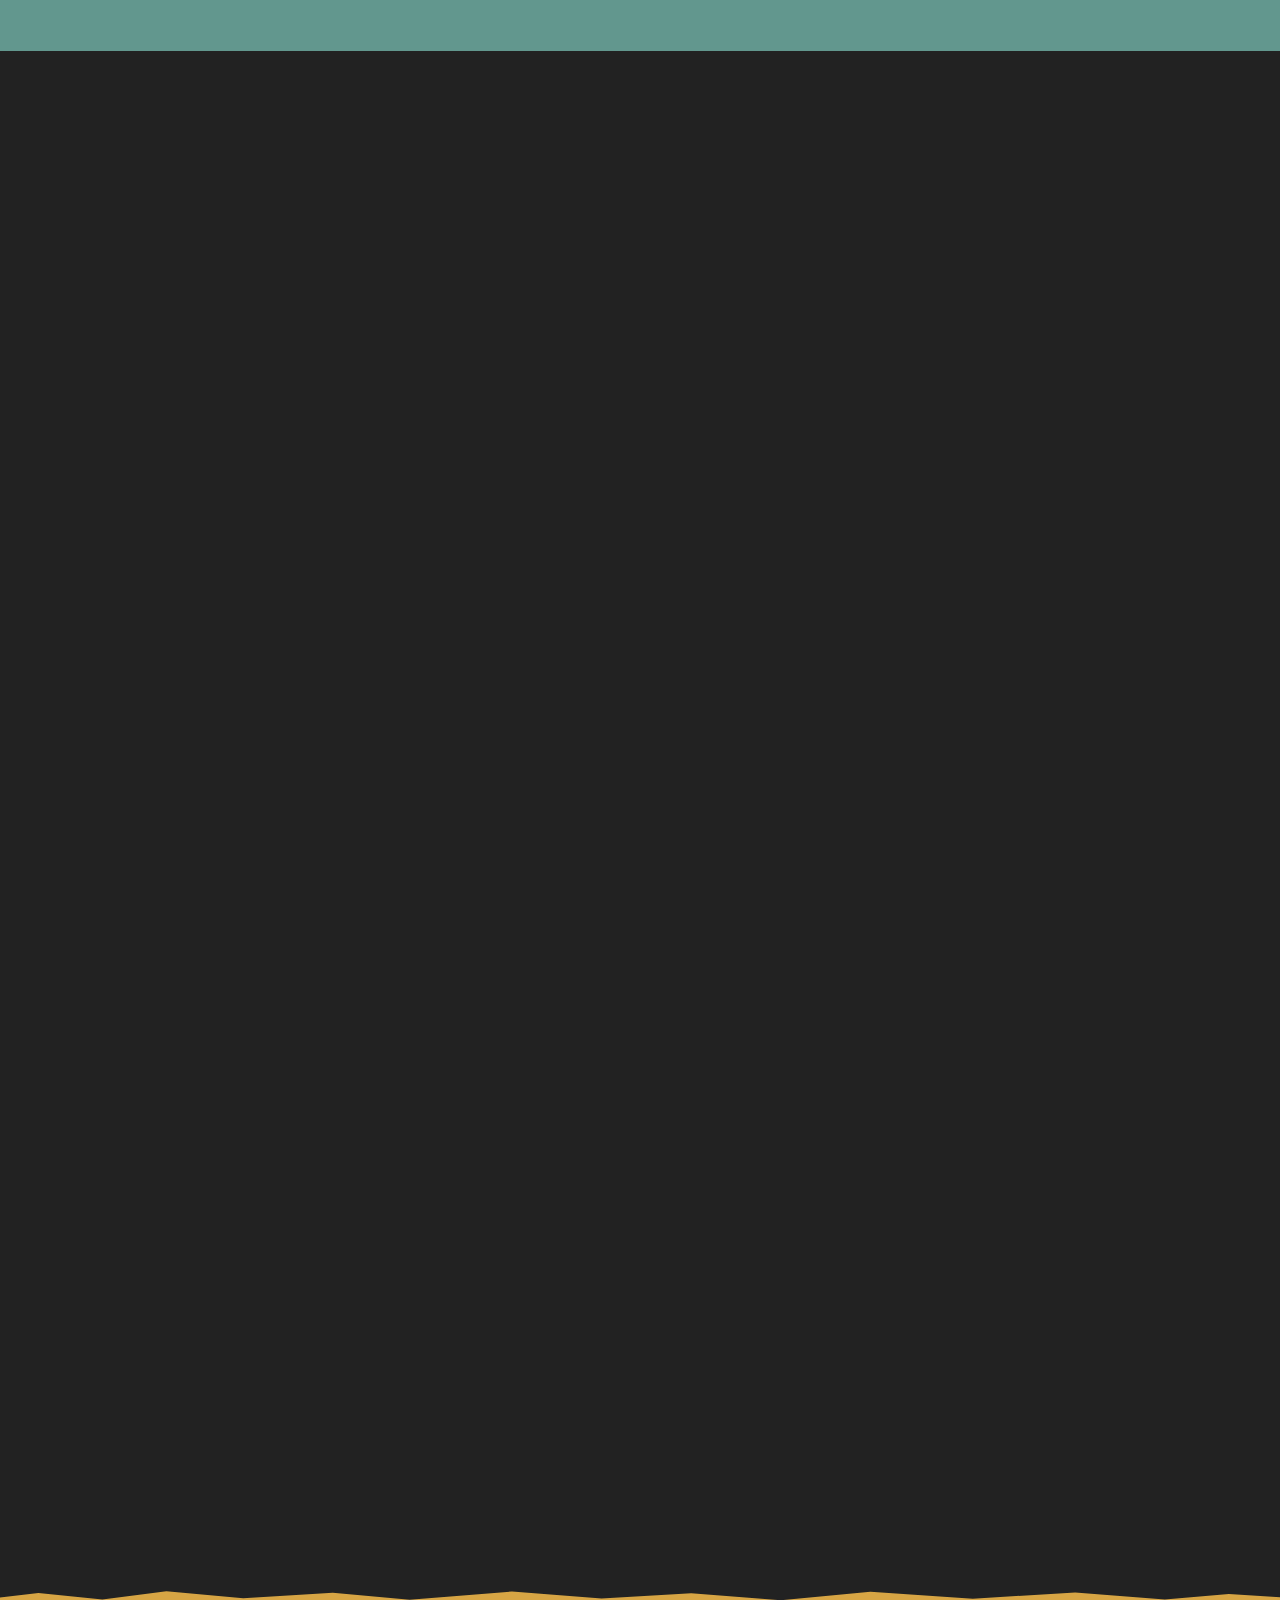
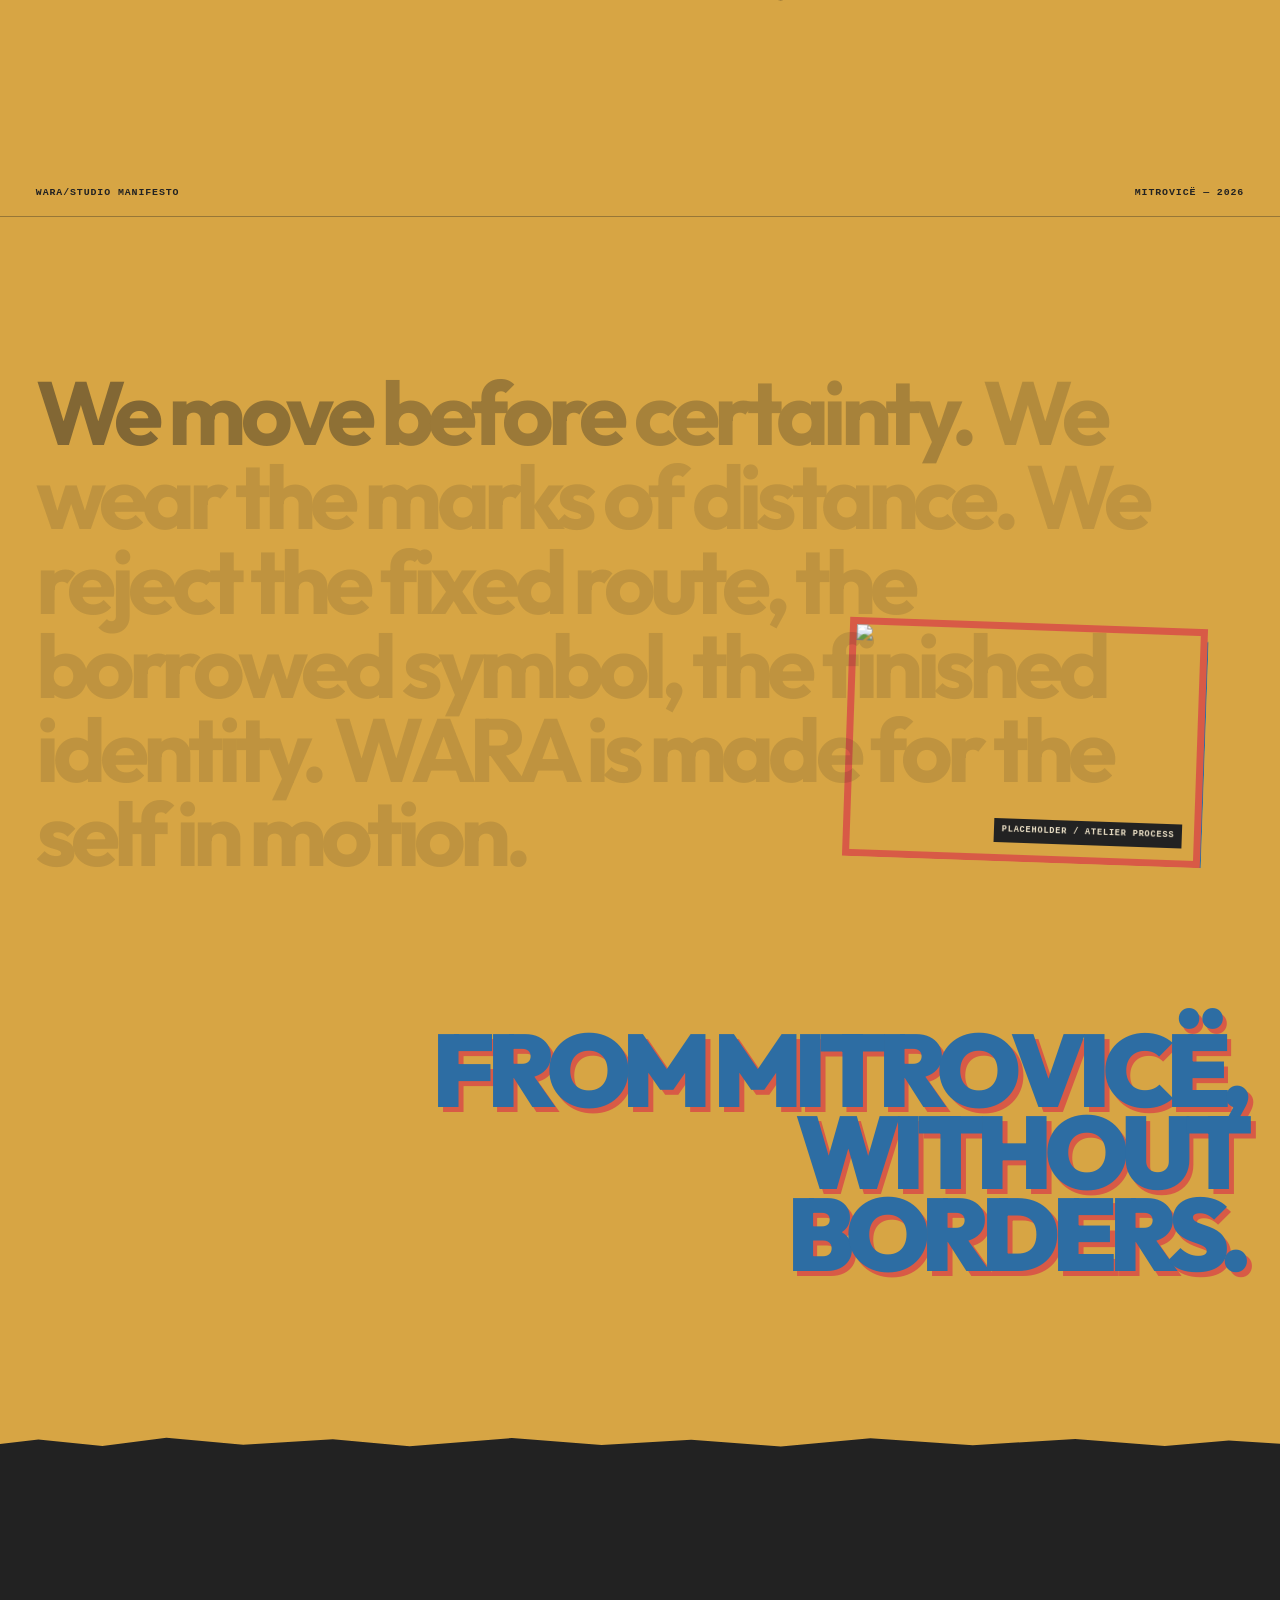
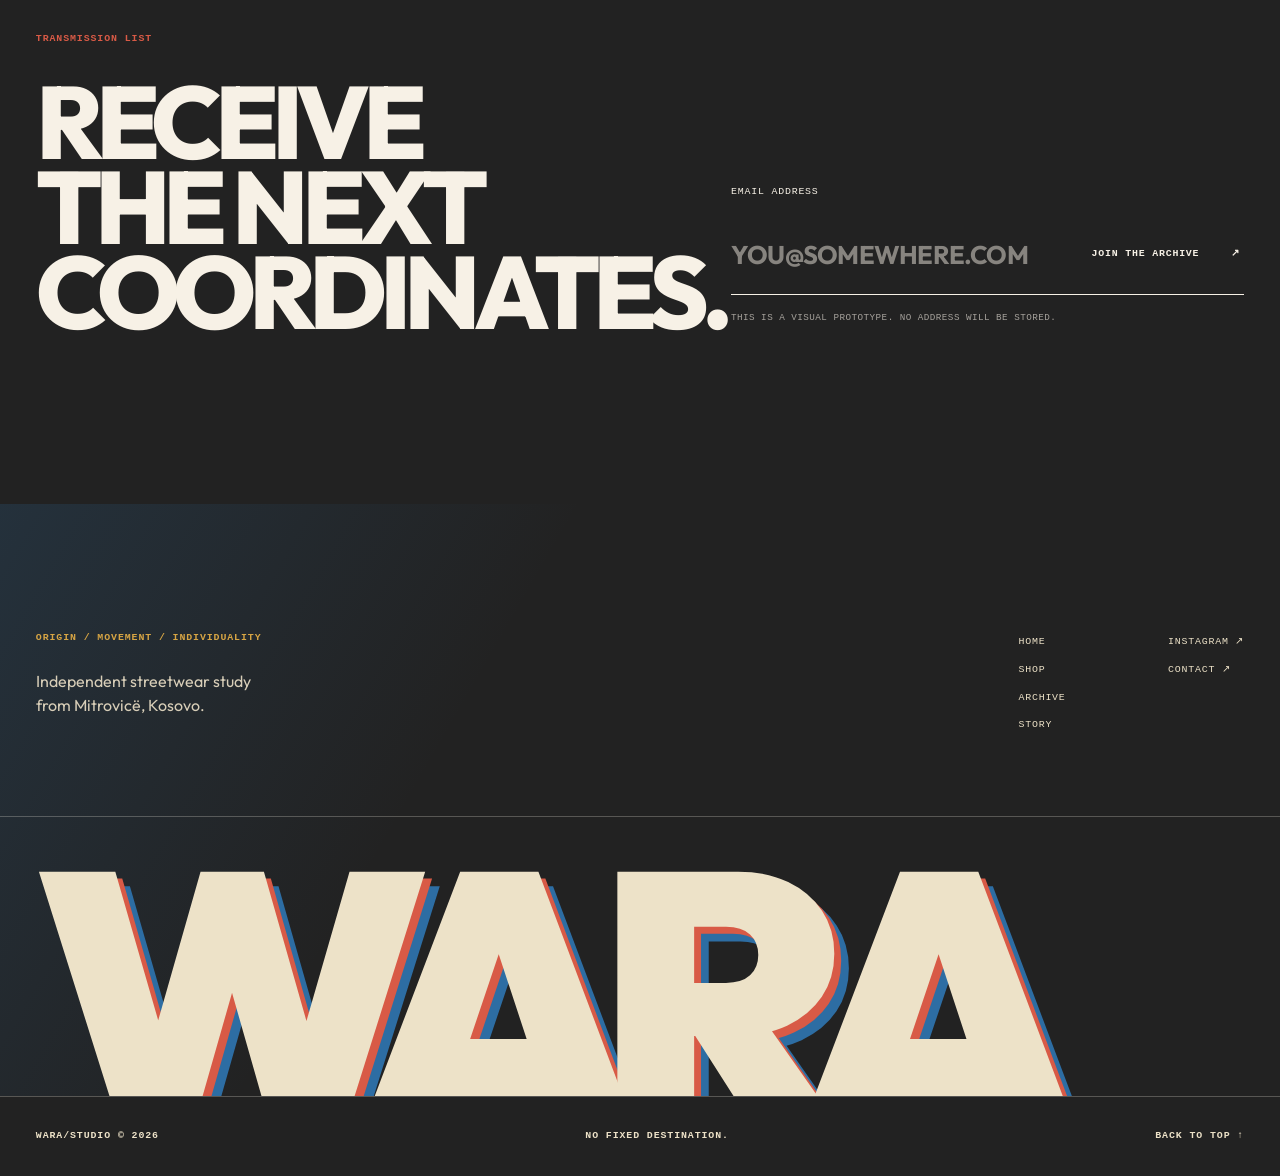
==== commit 618c82ac: "fix: replace remaining tools image" ====
--- a/index.html
+++ b/index.html
@@ -332,7 +332,7 @@
               <span class="image-label">PLACEHOLDER — LOOK 03</span>
             </article>
             <article class="lookbook-card" data-lookbook-card data-index="04">
-              <img src="https://picsum.photos/seed/wara-lookbook-night/1400/1800" alt="Lookbook placeholder: night portrait" loading="lazy" decoding="async">
+              <img src="https://images.unsplash.com/photo-1764298493231-59ae059cdc7e?auto=format&amp;fit=crop&amp;w=1400&amp;q=84" alt="Lookbook placeholder: fashion designer cutting garment patterns at a studio table" loading="lazy" decoding="async">
               <div class="lookbook-card__wash"></div>
               <div class="lookbook-card__meta technical-row"><span>NIGHT / DEPARTURE</span><span>LOOK 04</span></div>
               <span class="image-label">PLACEHOLDER — LOOK 04</span>
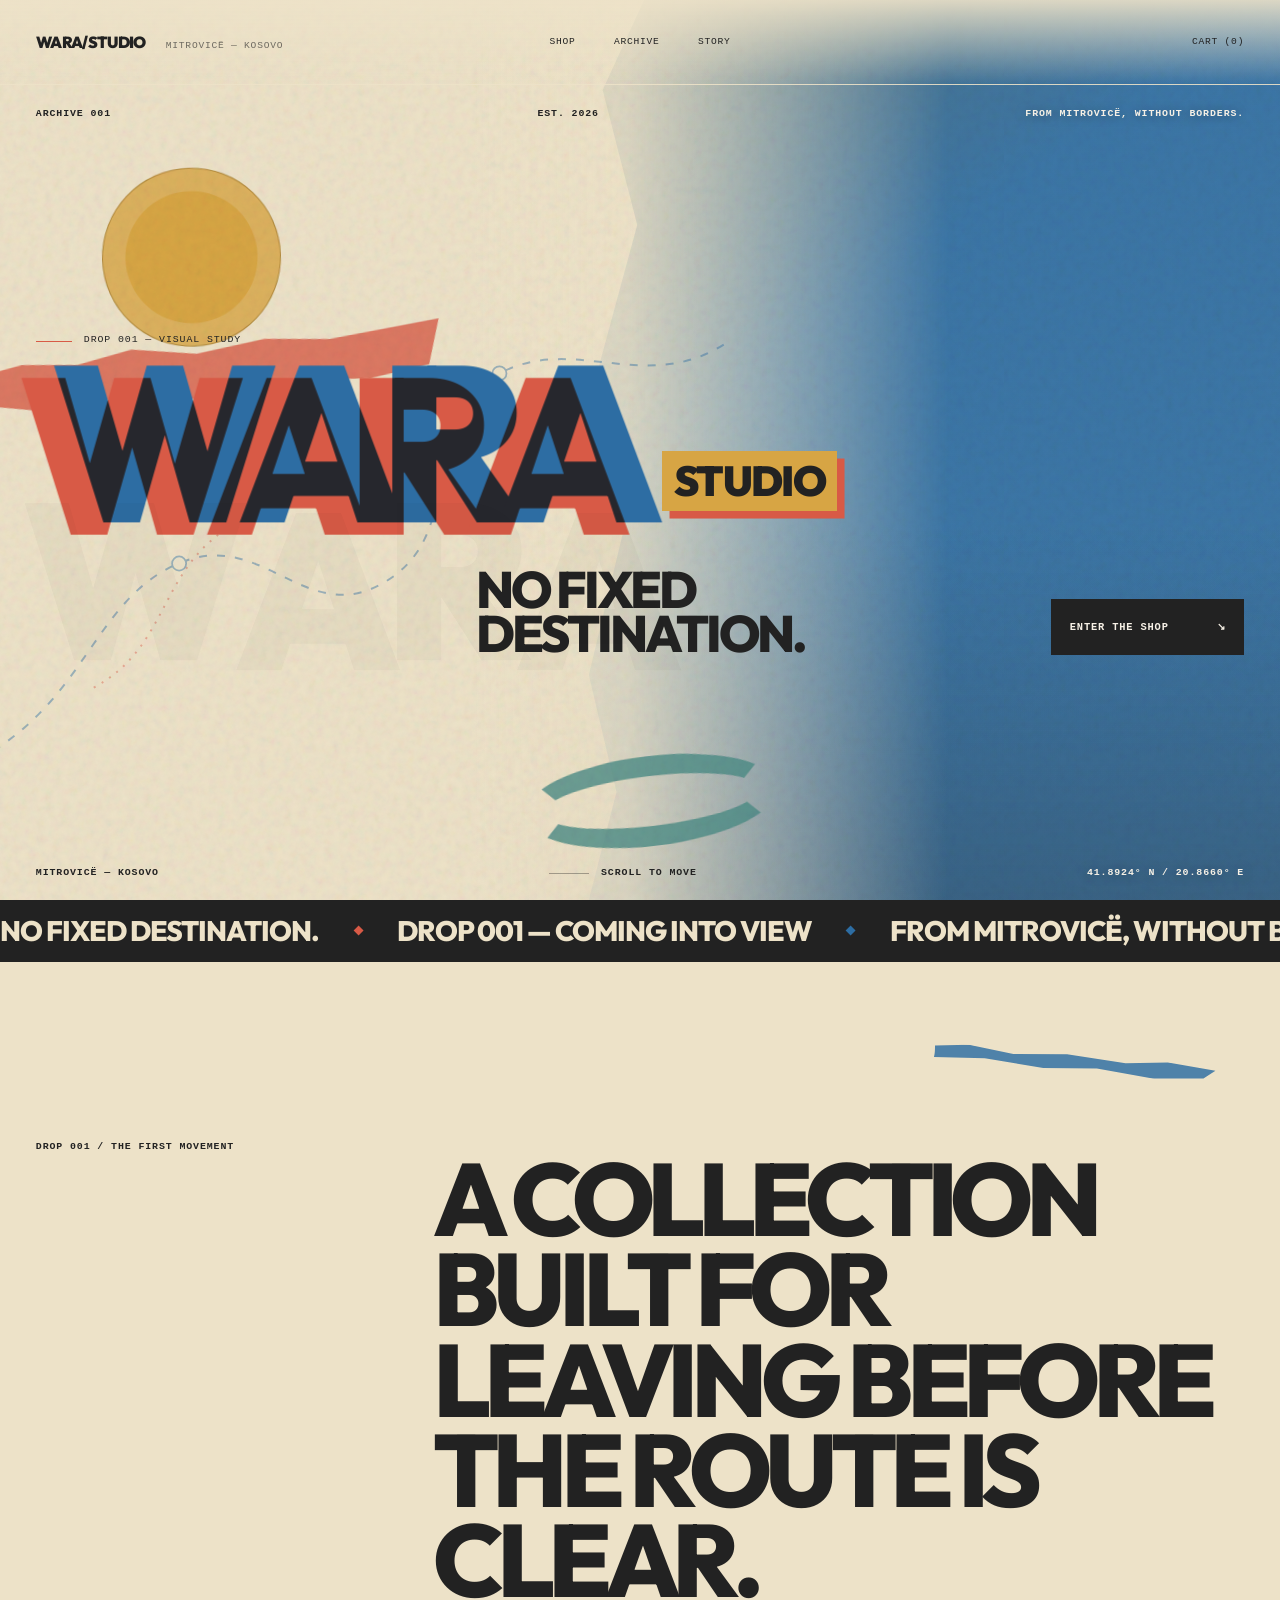
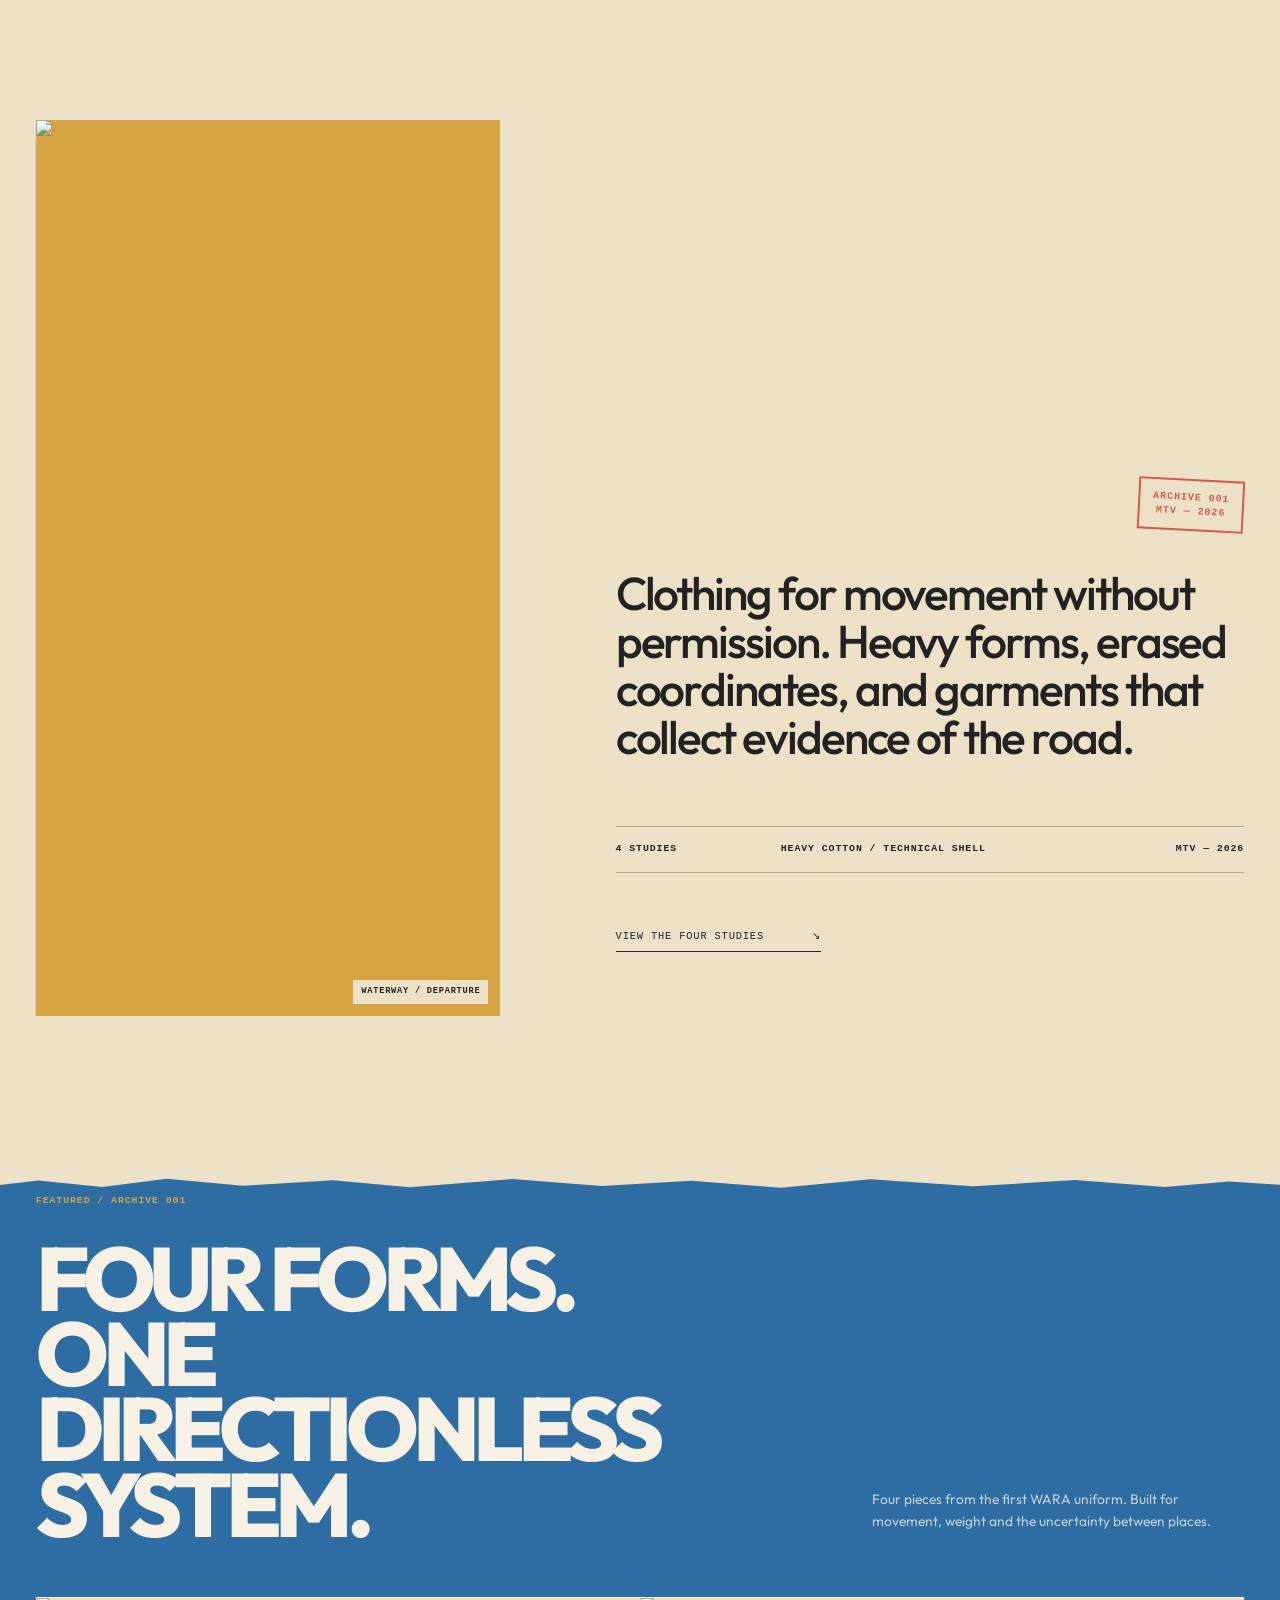
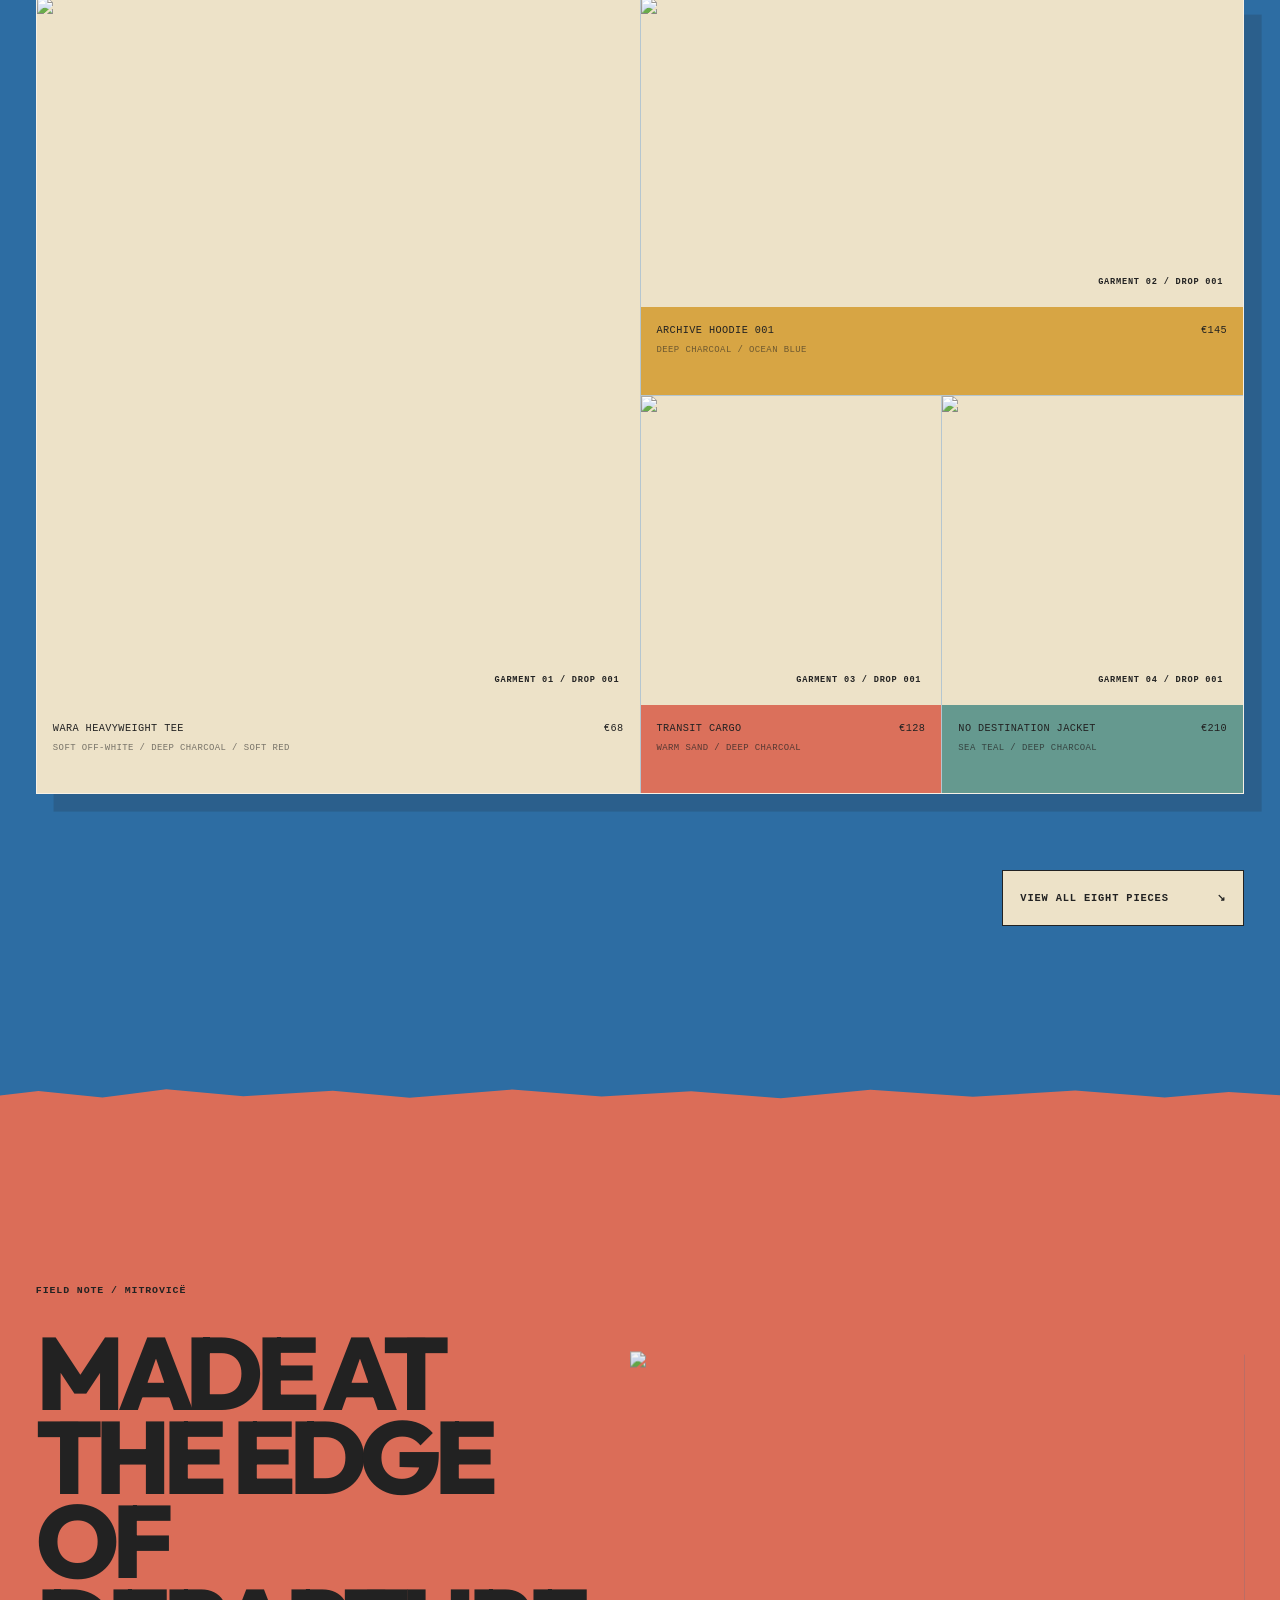
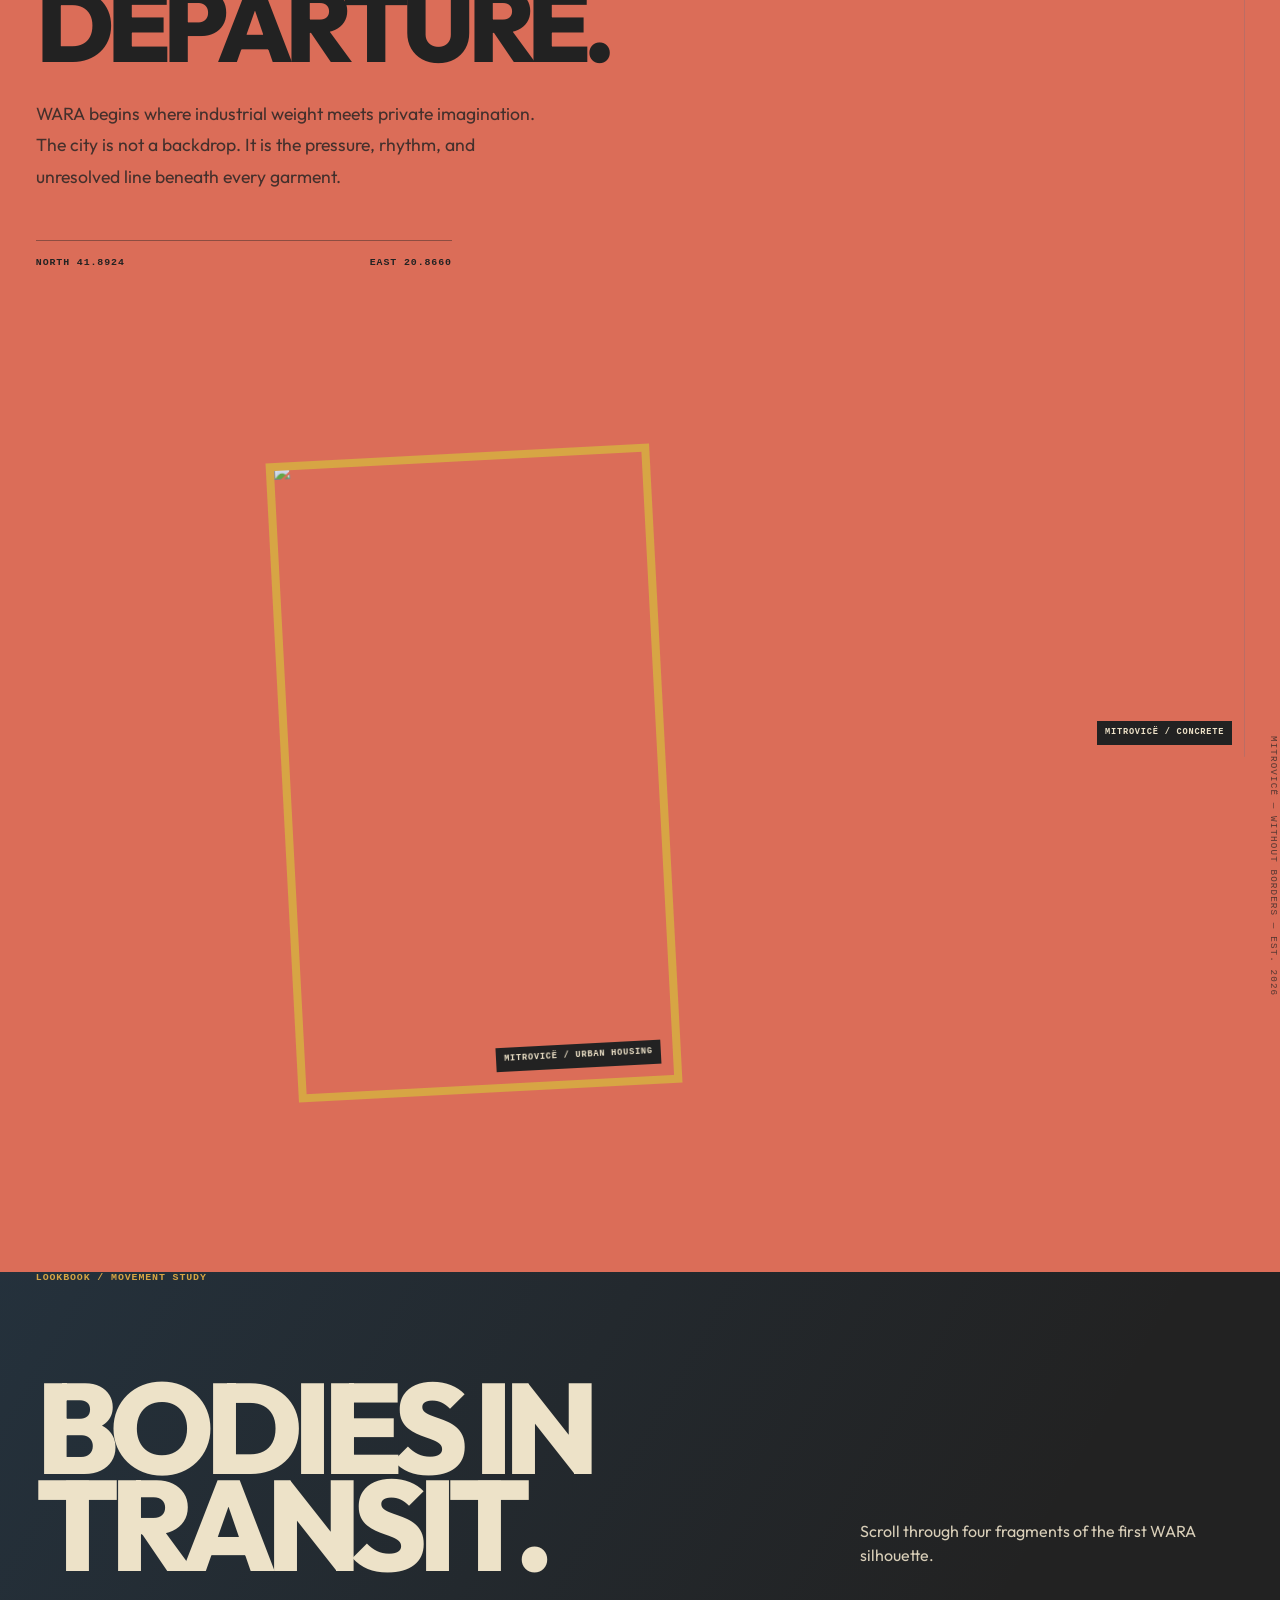
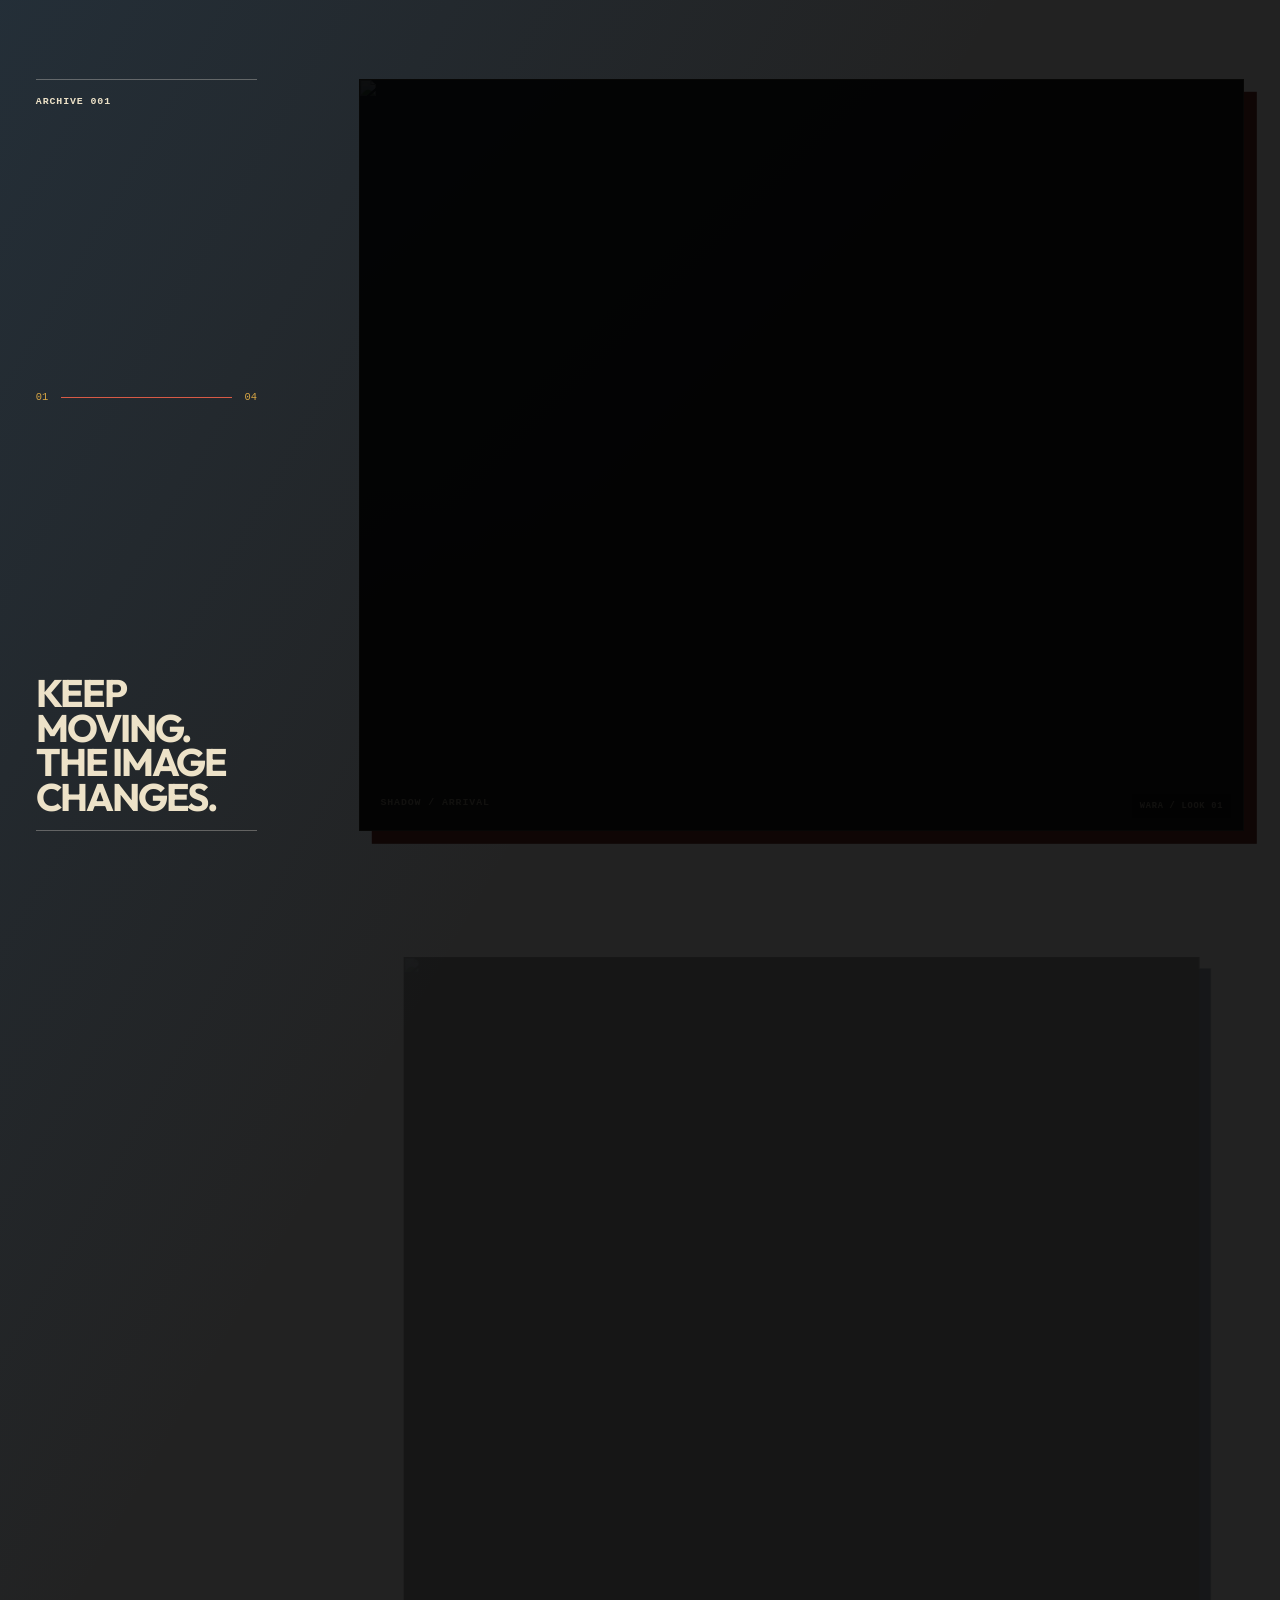
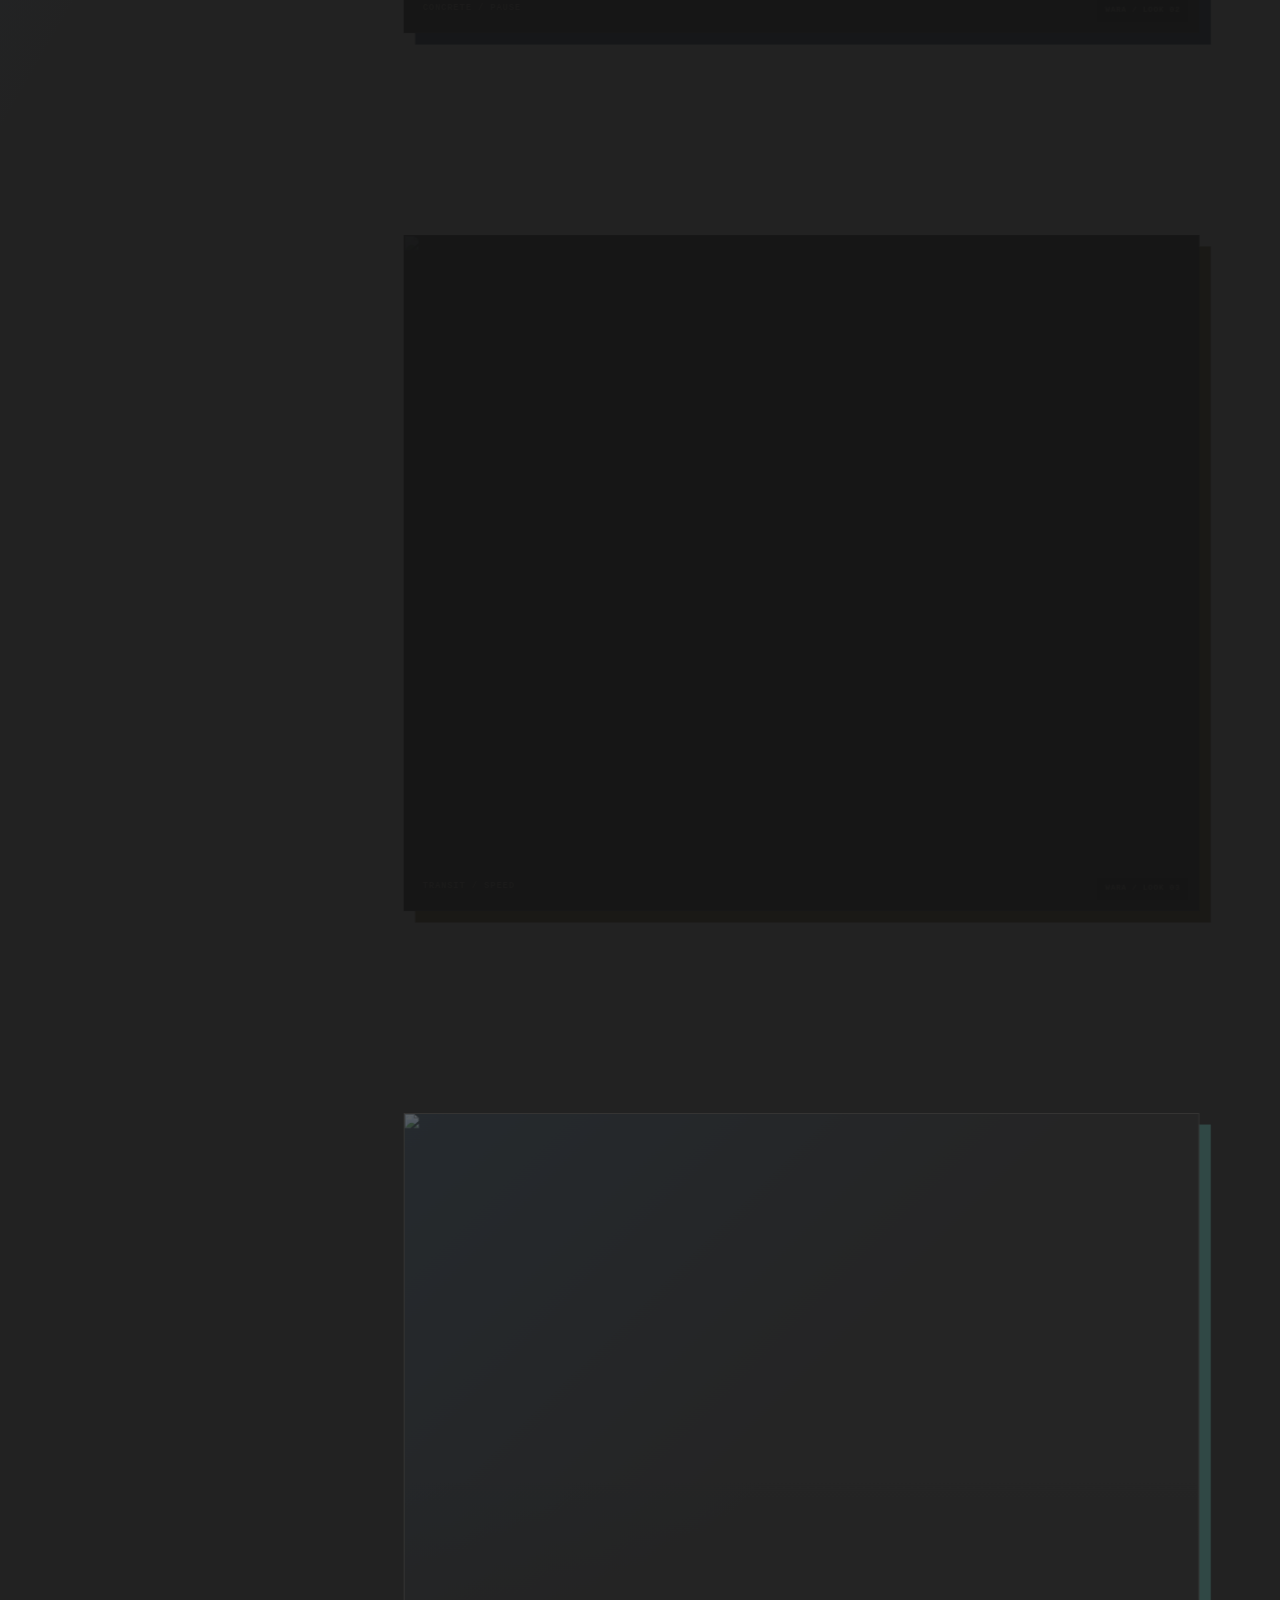
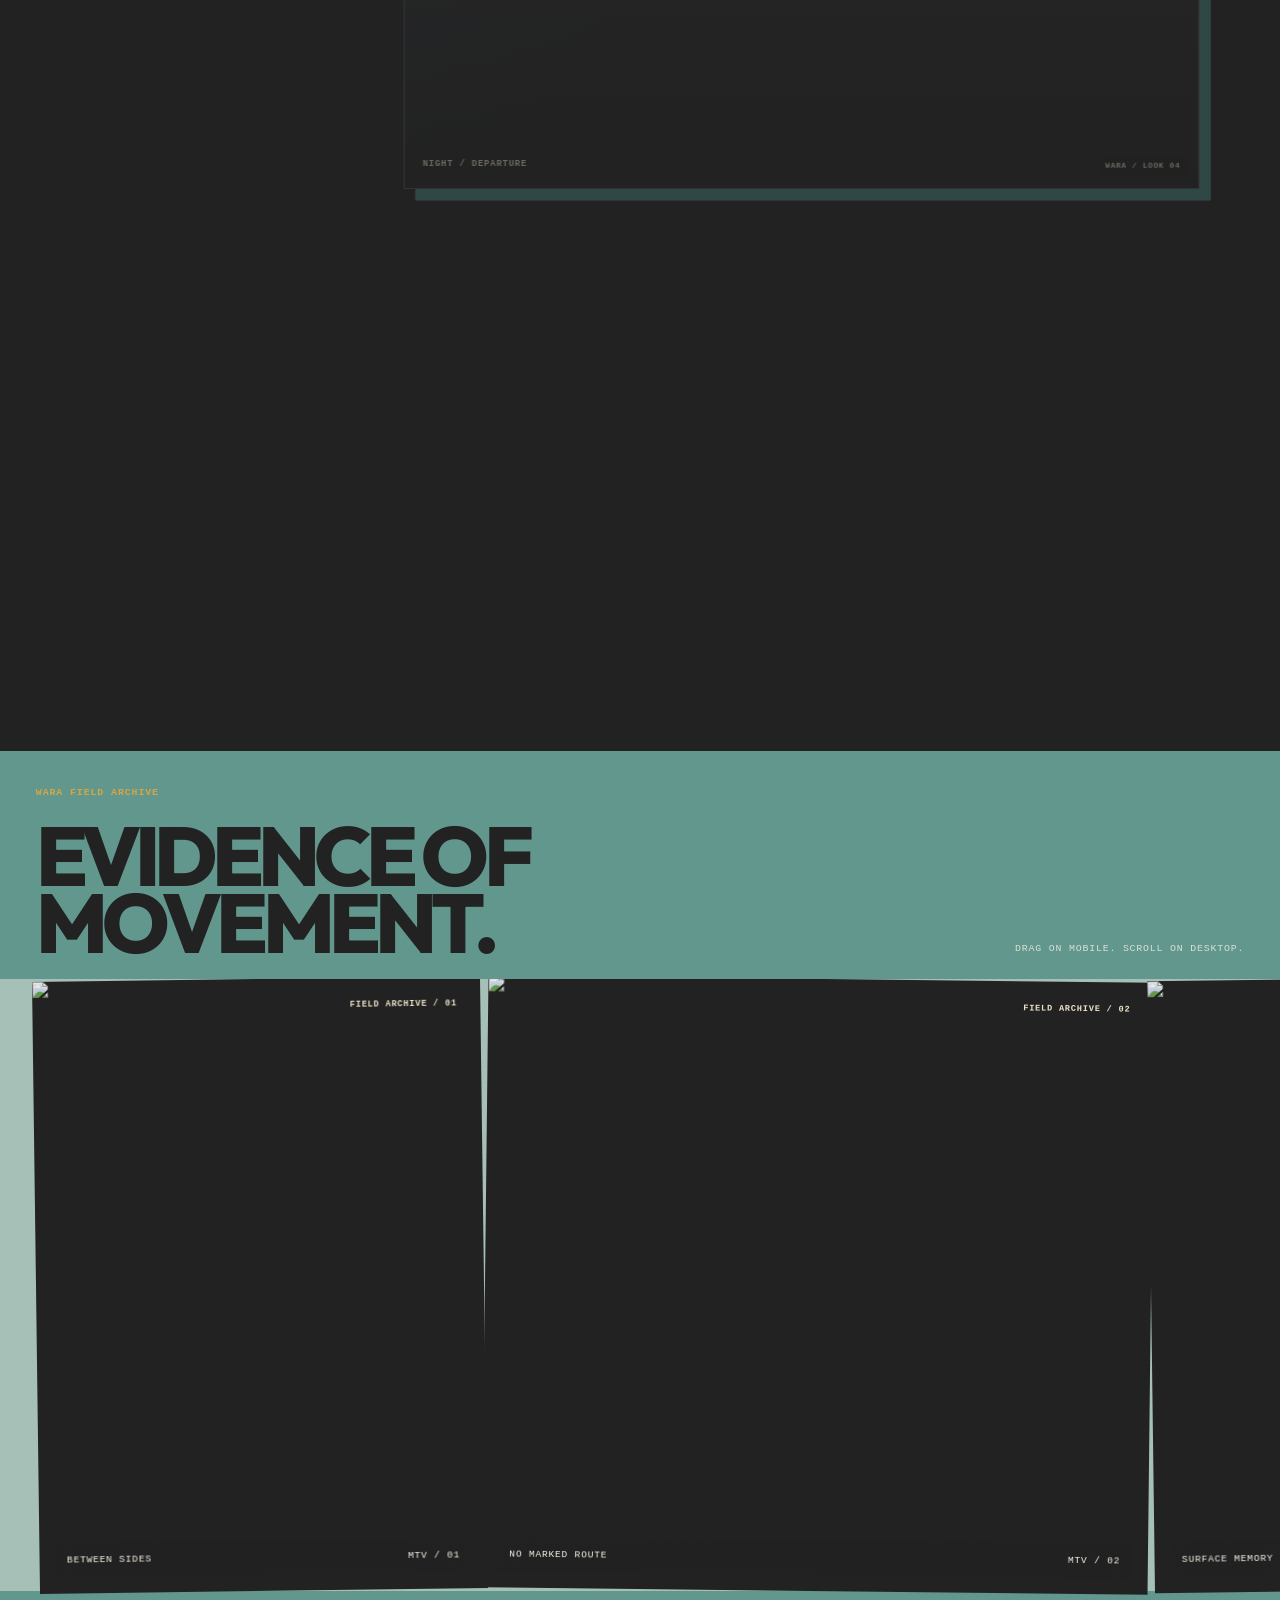
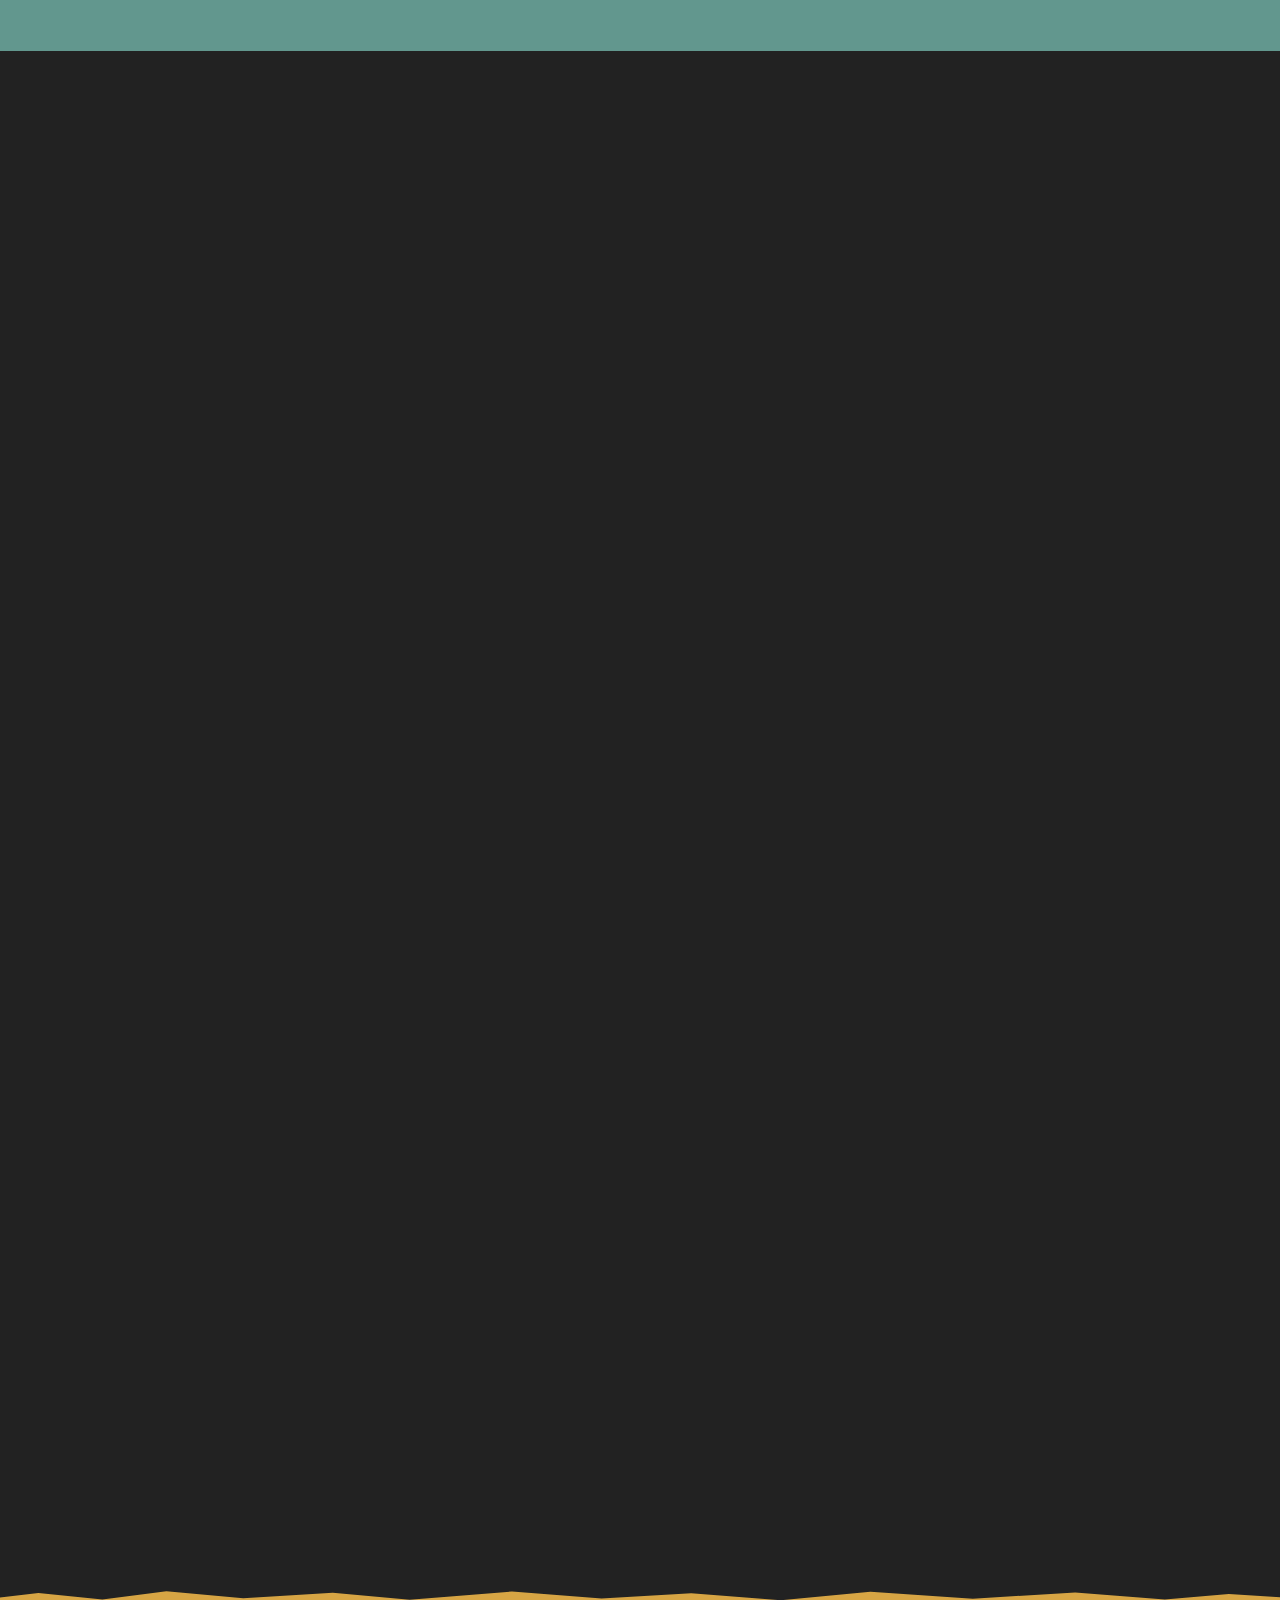
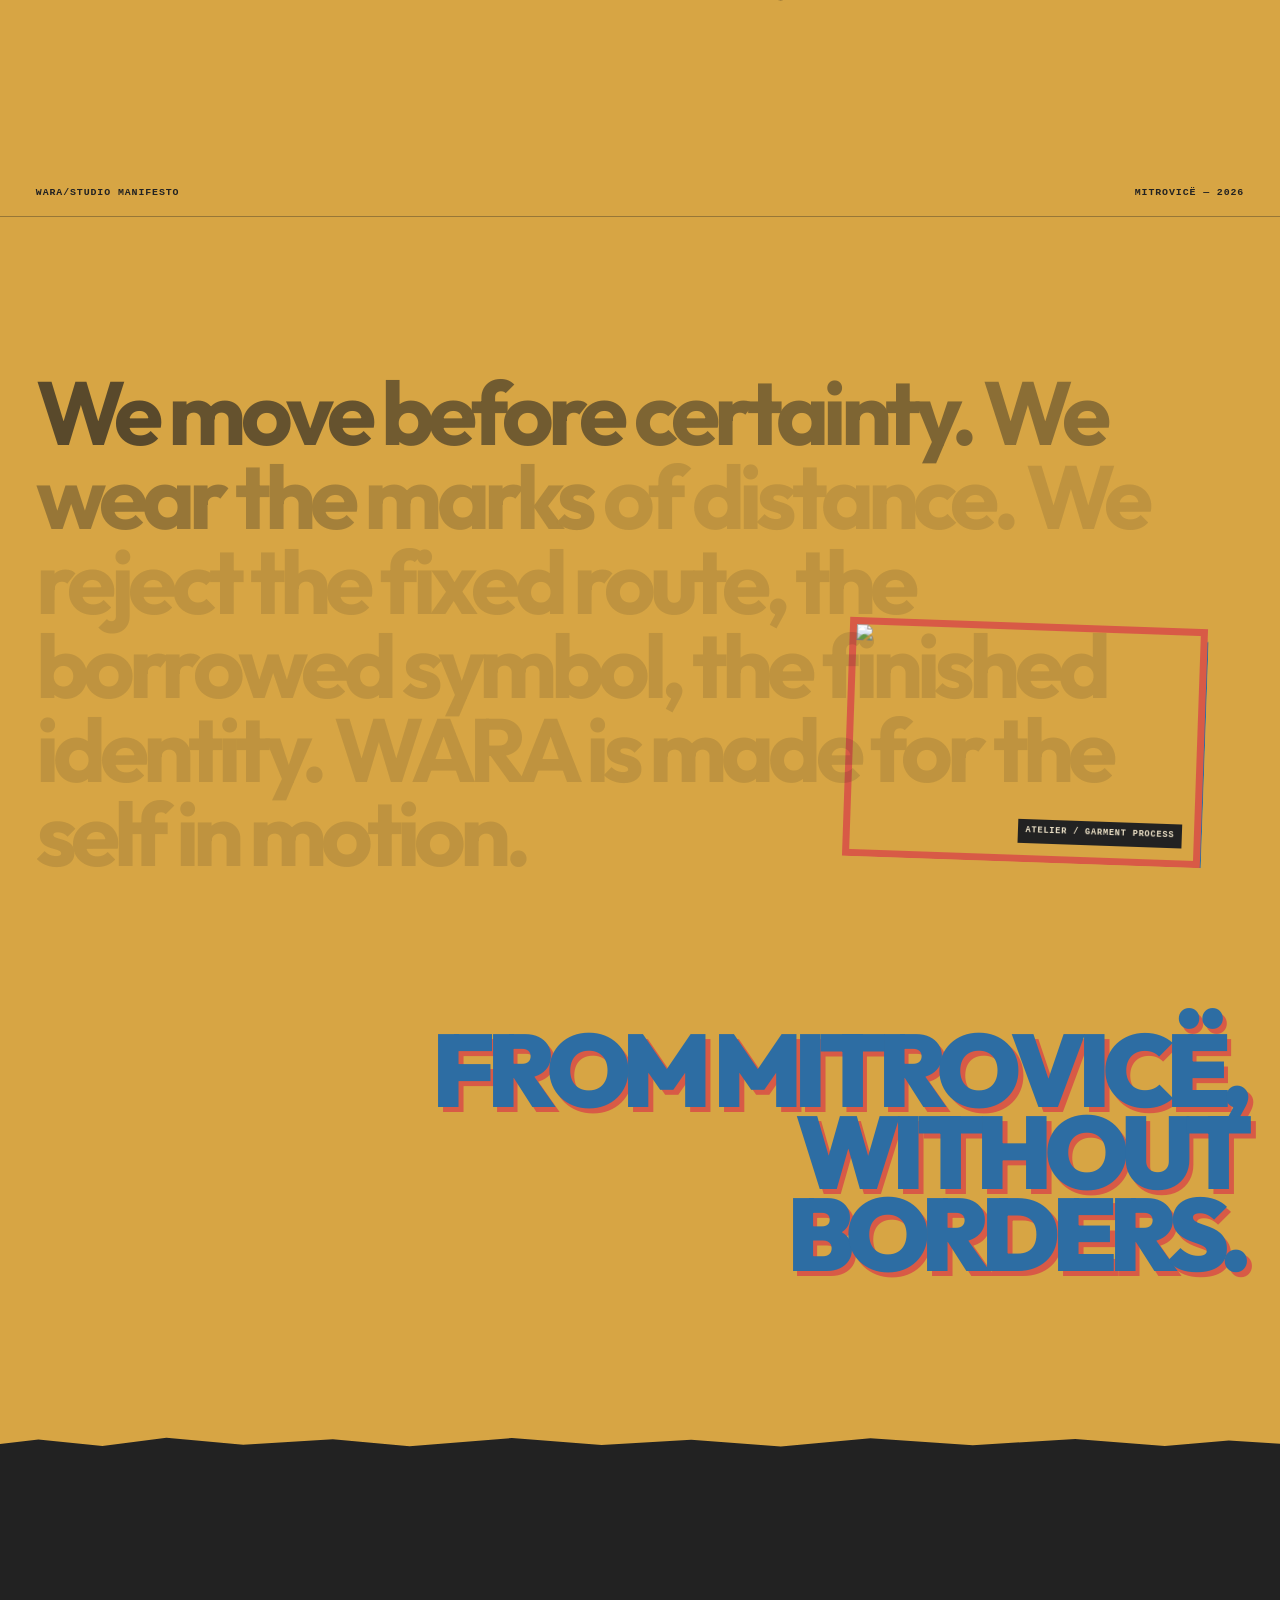
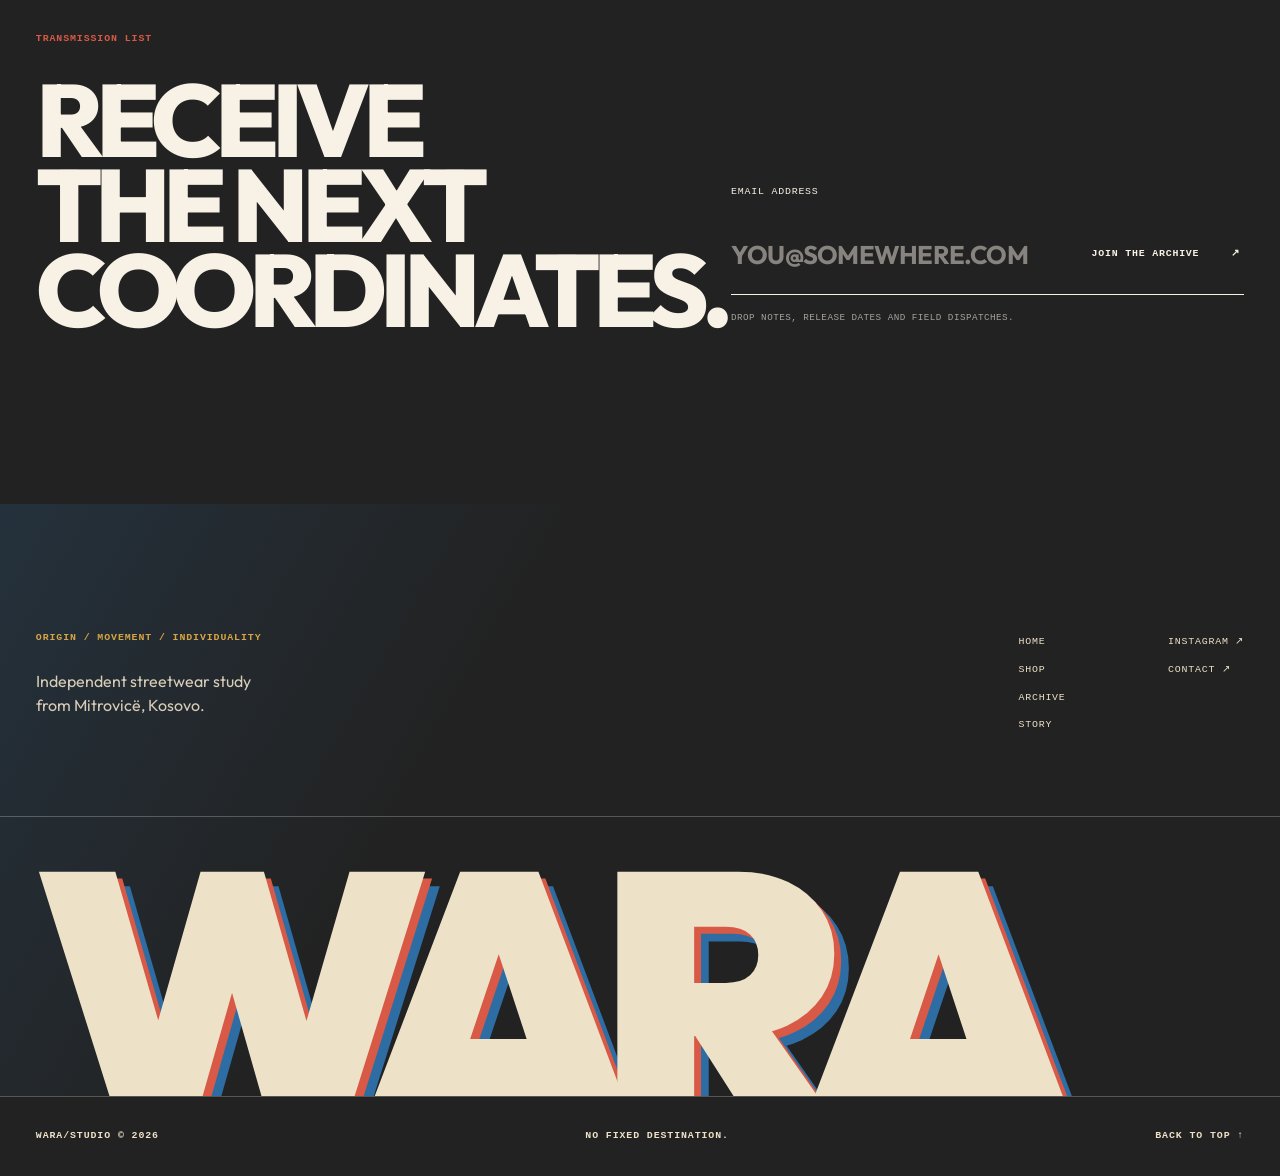
==== commit 6565a492: "style: complete WARA frontend refinement" ====
--- a/index.html
+++ b/index.html
@@ -11,7 +11,7 @@
     <link rel="preconnect" href="https://fonts.googleapis.com">
     <link rel="preconnect" href="https://fonts.gstatic.com" crossorigin>
     <link href="https://fonts.googleapis.com/css2?family=Outfit:wght@400;500;600;700;800;900&display=swap" rel="stylesheet">
-    <link rel="stylesheet" href="styles.css?v=20260804-mood">
+    <link rel="stylesheet" href="styles.css?v=20260806-refine">
     <script>document.documentElement.classList.add('js');</script>
     <noscript><style>.loader{display:none!important}body.is-loading{overflow:auto!important}</style></noscript>
   </head>
@@ -106,8 +106,8 @@
           <circle cx="553" cy="363" r="8"/>
         </svg>
         <div class="hero__media" data-parallax data-speed="0.12">
-          <img src="https://images.unsplash.com/photo-1529139574466-a303027c1d8b?auto=format&amp;fit=crop&amp;w=1800&amp;q=88" alt="Editorial fashion campaign placeholder for the WARA hero" fetchpriority="high" decoding="async">
-          <div class="image-label">PLACEHOLDER IMAGE — HERO CAMPAIGN</div>
+          <img src="https://images.unsplash.com/photo-1529139574466-a303027c1d8b?auto=format&amp;fit=crop&amp;w=1800&amp;q=88" alt="Editorial fashion campaign for WARA Drop 001" fetchpriority="high" decoding="async">
+          <div class="image-label">DROP 001 / CAMPAIGN 01</div>
         </div>
         <div class="hero__wash" aria-hidden="true"></div>
         <div class="hero__grain grain" aria-hidden="true"></div>
@@ -166,8 +166,8 @@
 
           <div class="drop-intro__body">
             <div class="drop-intro__image image-reveal" data-cursor-label="OPEN">
-              <img src="https://picsum.photos/seed/wara-drop-silhouette/1200/1600" alt="Canal or waterway atmosphere placeholder for Drop 001" loading="lazy" decoding="async">
-              <span class="image-label image-label--dark">PLACEHOLDER — DROP PORTRAIT</span>
+              <img src="https://picsum.photos/seed/wara-drop-silhouette/1200/1600" alt="Sunlit canal and waterway atmosphere for Drop 001" loading="lazy" decoding="async">
+              <span class="image-label image-label--dark">WATERWAY / DEPARTURE</span>
             </div>
             <div class="drop-intro__copy reveal-group">
               <div class="archive-stamp" aria-label="Archive 001, Mitrovicë 2026">ARCHIVE 001<br>MTV — 2026</div>
@@ -197,12 +197,12 @@
             <article class="product-card product-card--hero" data-cursor-label="STUDY">
               <a href="product.html?id=heavyweight-tee" aria-label="View WARA Heavyweight Tee">
                 <div class="product-card__media">
-                  <img src="https://images.unsplash.com/photo-1529139574466-a303027c1d8b?auto=format&amp;fit=crop&amp;w=1200&amp;q=84" alt="Campaign placeholder for WARA Heavyweight Tee" loading="lazy" decoding="async">
-                  <img class="product-card__alt" src="https://images.unsplash.com/photo-1506629082955-511b1aa562c8?auto=format&amp;fit=crop&amp;w=1200&amp;q=84" alt="Alternate campaign placeholder for WARA Heavyweight Tee" loading="lazy" decoding="async">
-                  <span class="image-label image-label--dark">PLACEHOLDER — PRODUCT 01</span>
+                  <img src="https://images.unsplash.com/photo-1529139574466-a303027c1d8b?auto=format&amp;fit=crop&amp;w=1200&amp;q=84" alt="WARA Heavyweight Tee campaign view" loading="lazy" decoding="async">
+                  <img class="product-card__alt" src="https://images.unsplash.com/photo-1506629082955-511b1aa562c8?auto=format&amp;fit=crop&amp;w=1200&amp;q=84" alt="WARA Heavyweight Tee alternate view" loading="lazy" decoding="async">
+                  <span class="image-label image-label--dark">GARMENT 01 / DROP 001</span>
                 </div>
                 <div class="product-card__info">
-                  <div><span>WARA HEAVYWEIGHT TEE</span><small>WEATHERED WHITE / INK / RED</small></div>
+                  <div><span>WARA HEAVYWEIGHT TEE</span><small>SOFT OFF-WHITE / DEEP CHARCOAL / SOFT RED</small></div>
                   <span>€68</span>
                 </div>
               </a>
@@ -215,12 +215,12 @@
             <article class="product-card product-card--wide" data-cursor-label="STUDY">
               <a href="product.html?id=archive-hoodie" aria-label="View Archive Hoodie 001">
                 <div class="product-card__media">
-                  <img src="https://images.unsplash.com/photo-1556821840-3a63f95609a7?auto=format&amp;fit=crop&amp;w=1400&amp;q=84" alt="Campaign placeholder for Archive Hoodie 001" loading="lazy" decoding="async">
-                  <img class="product-card__alt" src="https://images.unsplash.com/photo-1578681994506-b8f463449011?auto=format&amp;fit=crop&amp;w=1400&amp;q=84" alt="Alternate campaign placeholder for Archive Hoodie 001" loading="lazy" decoding="async">
-                  <span class="image-label image-label--dark">PLACEHOLDER — PRODUCT 02</span>
+                  <img src="https://images.unsplash.com/photo-1556821840-3a63f95609a7?auto=format&amp;fit=crop&amp;w=1400&amp;q=84" alt="Archive Hoodie 001 campaign view" loading="lazy" decoding="async">
+                  <img class="product-card__alt" src="https://images.unsplash.com/photo-1578681994506-b8f463449011?auto=format&amp;fit=crop&amp;w=1400&amp;q=84" alt="Archive Hoodie 001 alternate view" loading="lazy" decoding="async">
+                  <span class="image-label image-label--dark">GARMENT 02 / DROP 001</span>
                 </div>
                 <div class="product-card__info">
-                  <div><span>ARCHIVE HOODIE 001</span><small>INK BLACK / DEEP OCEAN</small></div>
+                  <div><span>ARCHIVE HOODIE 001</span><small>DEEP CHARCOAL / OCEAN BLUE</small></div>
                   <span>€145</span>
                 </div>
               </a>
@@ -233,12 +233,12 @@
             <article class="product-card product-card--small" data-cursor-label="STUDY">
               <a href="product.html?id=transit-cargo" aria-label="View Transit Cargo">
                 <div class="product-card__media">
-                  <img src="https://images.unsplash.com/photo-1515886657613-9f3515b0c78f?auto=format&amp;fit=crop&amp;w=1000&amp;q=84" alt="Campaign placeholder for Transit Cargo" loading="lazy" decoding="async">
-                  <img class="product-card__alt" src="https://images.unsplash.com/photo-1509631179647-0177331693ae?auto=format&amp;fit=crop&amp;w=1000&amp;q=84" alt="Alternate campaign placeholder for Transit Cargo" loading="lazy" decoding="async">
-                  <span class="image-label image-label--dark">PLACEHOLDER — PRODUCT 03</span>
+                  <img src="https://images.unsplash.com/photo-1515886657613-9f3515b0c78f?auto=format&amp;fit=crop&amp;w=1000&amp;q=84" alt="Transit Cargo campaign view" loading="lazy" decoding="async">
+                  <img class="product-card__alt" src="https://images.unsplash.com/photo-1509631179647-0177331693ae?auto=format&amp;fit=crop&amp;w=1000&amp;q=84" alt="Transit Cargo alternate view" loading="lazy" decoding="async">
+                  <span class="image-label image-label--dark">GARMENT 03 / DROP 001</span>
                 </div>
                 <div class="product-card__info">
-                  <div><span>TRANSIT CARGO</span><small>FIELD KHAKI / INK BLACK</small></div>
+                  <div><span>TRANSIT CARGO</span><small>WARM SAND / DEEP CHARCOAL</small></div>
                   <span>€128</span>
                 </div>
               </a>
@@ -251,12 +251,12 @@
             <article class="product-card product-card--small" data-cursor-label="STUDY">
               <a href="product.html?id=destination-jacket" aria-label="View No Destination Jacket">
                 <div class="product-card__media">
-                  <img src="https://images.unsplash.com/photo-1490481651871-ab68de25d43d?auto=format&amp;fit=crop&amp;w=1000&amp;q=84" alt="Campaign placeholder for No Destination Jacket" loading="lazy" decoding="async">
-                  <img class="product-card__alt" src="https://images.unsplash.com/photo-1543076447-215ad9ba6923?auto=format&amp;fit=crop&amp;w=1000&amp;q=84" alt="Alternate campaign placeholder for No Destination Jacket" loading="lazy" decoding="async">
-                  <span class="image-label image-label--dark">PLACEHOLDER — PRODUCT 04</span>
+                  <img src="https://images.unsplash.com/photo-1490481651871-ab68de25d43d?auto=format&amp;fit=crop&amp;w=1000&amp;q=84" alt="No Destination Jacket campaign view" loading="lazy" decoding="async">
+                  <img class="product-card__alt" src="https://images.unsplash.com/photo-1543076447-215ad9ba6923?auto=format&amp;fit=crop&amp;w=1000&amp;q=84" alt="No Destination Jacket alternate view" loading="lazy" decoding="async">
+                  <span class="image-label image-label--dark">GARMENT 04 / DROP 001</span>
                 </div>
                 <div class="product-card__info">
-                  <div><span>NO DESTINATION JACKET</span><small>SEA TEAL / INK BLACK</small></div>
+                  <div><span>NO DESTINATION JACKET</span><small>SEA TEAL / DEEP CHARCOAL</small></div>
                   <span>€210</span>
                 </div>
               </a>
@@ -284,11 +284,11 @@
 
           <figure class="editorial__image editorial__image--primary image-reveal" data-parallax data-speed="0.08">
             <img src="https://images.unsplash.com/photo-1767854507594-424e6a844672?auto=format&amp;fit=crop&amp;w=1400&amp;q=84" alt="Sunlit brutalist concrete architecture for the Mitrovicë editorial story" loading="lazy" decoding="async">
-            <figcaption class="image-label">PLACEHOLDER — CITY / CONCRETE</figcaption>
+            <figcaption class="image-label">MITROVICË / CONCRETE</figcaption>
           </figure>
           <figure class="editorial__image editorial__image--secondary image-reveal" data-parallax data-speed="-0.05">
             <img src="https://images.unsplash.com/photo-1761792430733-00e53d2a79b7?auto=format&amp;fit=crop&amp;w=1200&amp;q=84" alt="Warm urban housing facade for the WARA editorial story" loading="lazy" decoding="async">
-            <figcaption class="image-label">PLACEHOLDER / URBAN HOUSING</figcaption>
+            <figcaption class="image-label">MITROVICË / URBAN HOUSING</figcaption>
           </figure>
           <p class="editorial__vertical" aria-hidden="true">MITROVICË — WITHOUT BORDERS — EST. 2026</p>
         </div>
@@ -314,28 +314,28 @@
 
           <div class="lookbook__cards">
             <article class="lookbook-card" data-lookbook-card data-index="01">
-              <img src="https://picsum.photos/seed/wara-lookbook-shadow/1400/1800" alt="Lookbook placeholder: shadow silhouette" loading="lazy" decoding="async">
+              <img src="https://images.unsplash.com/photo-1539109136881-3be0616acf4b?auto=format&amp;fit=crop&amp;w=1400&amp;q=84" alt="Streetwear model in an urban campaign setting" loading="lazy" decoding="async">
               <div class="lookbook-card__wash"></div>
               <div class="lookbook-card__meta technical-row"><span>SHADOW / ARRIVAL</span><span>LOOK 01</span></div>
-              <span class="image-label">PLACEHOLDER — LOOK 01</span>
+              <span class="image-label">WARA / LOOK 01</span>
             </article>
             <article class="lookbook-card" data-lookbook-card data-index="02">
-              <img src="https://picsum.photos/seed/wara-lookbook-concrete/1400/1800" alt="Lookbook placeholder: figure by concrete" loading="lazy" decoding="async">
+              <img src="https://images.unsplash.com/photo-1543076447-215ad9ba6923?auto=format&amp;fit=crop&amp;w=1400&amp;q=84" alt="Layered outerwear model in the WARA movement study" loading="lazy" decoding="async">
               <div class="lookbook-card__wash"></div>
               <div class="lookbook-card__meta technical-row"><span>CONCRETE / PAUSE</span><span>LOOK 02</span></div>
-              <span class="image-label">PLACEHOLDER — LOOK 02</span>
+              <span class="image-label">WARA / LOOK 02</span>
             </article>
             <article class="lookbook-card" data-lookbook-card data-index="03">
-              <img src="https://picsum.photos/seed/wara-lookbook-transit/1400/1800" alt="Lookbook placeholder: figure in transit" loading="lazy" decoding="async">
+              <img src="https://images.unsplash.com/photo-1509631179647-0177331693ae?auto=format&amp;fit=crop&amp;w=1400&amp;q=84" alt="Editorial fashion model captured in motion" loading="lazy" decoding="async">
               <div class="lookbook-card__wash"></div>
               <div class="lookbook-card__meta technical-row"><span>TRANSIT / SPEED</span><span>LOOK 03</span></div>
-              <span class="image-label">PLACEHOLDER — LOOK 03</span>
+              <span class="image-label">WARA / LOOK 03</span>
             </article>
             <article class="lookbook-card" data-lookbook-card data-index="04">
-              <img src="https://images.unsplash.com/photo-1764298493231-59ae059cdc7e?auto=format&amp;fit=crop&amp;w=1400&amp;q=84" alt="Lookbook placeholder: fashion designer cutting garment patterns at a studio table" loading="lazy" decoding="async">
+              <img src="https://images.unsplash.com/photo-1764298493231-59ae059cdc7e?auto=format&amp;fit=crop&amp;w=1400&amp;q=84" alt="Fashion designer cutting garment patterns at a studio table" loading="lazy" decoding="async">
               <div class="lookbook-card__wash"></div>
               <div class="lookbook-card__meta technical-row"><span>NIGHT / DEPARTURE</span><span>LOOK 04</span></div>
-              <span class="image-label">PLACEHOLDER — LOOK 04</span>
+              <span class="image-label">WARA / LOOK 04</span>
             </article>
           </div>
         </div>
@@ -353,24 +353,24 @@
         <div class="horizontal-gallery__viewport">
           <div class="horizontal-gallery__track" data-horizontal-track>
             <figure class="horizontal-item horizontal-item--tall">
-              <img src="https://picsum.photos/seed/wara-field-bridge/1200/1600" alt="Placeholder field image of bridge-like structure" loading="lazy" decoding="async">
+              <img src="https://picsum.photos/seed/wara-field-bridge/1200/1600" alt="Ocean water meeting a raw coastal formation" loading="lazy" decoding="async">
               <figcaption><span>BETWEEN SIDES</span><span>MTV / 01</span></figcaption>
-              <span class="image-label">PLACEHOLDER — FIELD 01</span>
+              <span class="image-label">FIELD ARCHIVE / 01</span>
             </figure>
             <figure class="horizontal-item horizontal-item--wide">
-              <img src="https://picsum.photos/seed/wara-field-road/1600/1100" alt="Placeholder field image of road movement" loading="lazy" decoding="async">
+              <img src="https://picsum.photos/seed/wara-field-road/1600/1100" alt="Blue-toned city street between tall buildings" loading="lazy" decoding="async">
               <figcaption><span>NO MARKED ROUTE</span><span>MTV / 02</span></figcaption>
-              <span class="image-label">PLACEHOLDER — FIELD 02</span>
+              <span class="image-label">FIELD ARCHIVE / 02</span>
             </figure>
             <figure class="horizontal-item horizontal-item--small">
-              <img src="https://picsum.photos/seed/wara-field-texture/1000/1300" alt="Placeholder field image of distressed texture" loading="lazy" decoding="async">
+              <img src="https://picsum.photos/seed/wara-field-texture/1000/1300" alt="Sun-faded landscape and weathered horizon" loading="lazy" decoding="async">
               <figcaption><span>SURFACE MEMORY</span><span>MTV / 03</span></figcaption>
-              <span class="image-label">PLACEHOLDER — FIELD 03</span>
+              <span class="image-label">FIELD ARCHIVE / 03</span>
             </figure>
             <figure class="horizontal-item horizontal-item--wide">
-              <img src="https://picsum.photos/seed/wara-field-night/1600/1100" alt="Placeholder field image at night" loading="lazy" decoding="async">
+              <img src="https://picsum.photos/seed/wara-field-night/1600/1100" alt="Dense urban rooftops and housing geometry" loading="lazy" decoding="async">
               <figcaption><span>AFTER THE SIGNAL</span><span>MTV / 04</span></figcaption>
-              <span class="image-label">PLACEHOLDER — FIELD 04</span>
+              <span class="image-label">FIELD ARCHIVE / 04</span>
             </figure>
             <div class="horizontal-item horizontal-item--end">
               <p>THE ARCHIVE<br>DOES NOT END.<br>IT MOVES.</p>
@@ -391,7 +391,7 @@
           </p>
           <figure class="manifesto__inline-image image-reveal">
             <img src="https://images.unsplash.com/photo-1753164597544-a2736833357e?auto=format&amp;fit=crop&amp;w=1400&amp;q=84" alt="Fashion atelier with garment patterns, sewing machines and works in progress" loading="lazy" decoding="async">
-            <figcaption class="image-label">PLACEHOLDER / ATELIER PROCESS</figcaption>
+            <figcaption class="image-label">ATELIER / GARMENT PROCESS</figcaption>
           </figure>
           <p class="manifesto__closing">FROM MITROVICË,<br>WITHOUT BORDERS.</p>
         </div>
@@ -404,12 +404,12 @@
             <h2>Receive the next coordinates.</h2>
           </div>
           <form class="newsletter__form" data-newsletter-form>
-            <label for="prototype-email">Email address</label>
+            <label for="archive-email">Email address</label>
             <div>
-              <input id="prototype-email" type="email" name="email" autocomplete="email" placeholder="YOU@SOMEWHERE.COM" required>
+              <input id="archive-email" type="email" name="email" autocomplete="email" placeholder="YOU@SOMEWHERE.COM" required>
               <button type="submit"><span>JOIN THE ARCHIVE</span><span aria-hidden="true">↗</span></button>
             </div>
-            <p data-newsletter-message>This is a visual prototype. No address will be stored.</p>
+            <p data-newsletter-message>Drop notes, release dates and field dispatches.</p>
           </form>
         </div>
       </section>
@@ -440,10 +440,10 @@
       </div>
     </footer>
 
-    <script src="vendor/gsap.min.js?v=20260804-route"></script>
-    <script src="vendor/ScrollTrigger.min.js?v=20260804-route"></script>
-    <script src="catalog.js?v=20260804-route"></script>
-    <script src="app.js?v=20260804-route"></script>
-    <script src="commerce.js?v=20260804-route"></script>
+    <script src="vendor/gsap.min.js?v=20260806-refine"></script>
+    <script src="vendor/ScrollTrigger.min.js?v=20260806-refine"></script>
+    <script src="catalog.js?v=20260806-refine"></script>
+    <script src="app.js?v=20260806-refine"></script>
+    <script src="commerce.js?v=20260806-refine"></script>
   </body>
 </html>
--- a/styles.css
+++ b/styles.css
@@ -727,7 +727,22 @@
   position: fixed;
   inset: var(--header) 0 0;
   padding: var(--gutter);
-  background: var(--ink);
+  overflow: hidden;
+  background: var(--ocean-blue);
+  color: var(--weathered-white);
+}
+
+.mobile-menu::before {
+  position: absolute;
+  right: -12%;
+  bottom: 13%;
+  width: 72%;
+  height: clamp(2rem, 10vw, 4.5rem);
+  background: var(--sun-red);
+  clip-path: polygon(0 18%, 17% 3%, 37% 26%, 58% 6%, 78% 31%, 100% 8%, 96% 78%, 73% 93%, 52% 69%, 31% 96%, 11% 72%, 0 86%);
+  content: "";
+  opacity: 0.82;
+  pointer-events: none;
 }
 
 .mobile-menu[hidden] {
@@ -735,6 +750,8 @@
 }
 
 .mobile-menu nav {
+  position: relative;
+  z-index: 1;
   display: flex;
   height: calc(100% - 4rem);
   justify-content: center;
@@ -749,7 +766,22 @@
   line-height: 0.85;
 }
 
+.mobile-menu:not([hidden]) nav a {
+  animation: mobile-menu-link-in 560ms var(--ease) both;
+}
+
+.mobile-menu:not([hidden]) nav a:nth-child(2) { animation-delay: 45ms; }
+.mobile-menu:not([hidden]) nav a:nth-child(3) { animation-delay: 90ms; }
+.mobile-menu:not([hidden]) nav a:nth-child(4) { animation-delay: 135ms; }
+
+@keyframes mobile-menu-link-in {
+  from { opacity: 0; transform: translateY(42%); }
+  to { opacity: 1; transform: translateY(0); }
+}
+
 .mobile-menu__meta {
+  position: relative;
+  z-index: 1;
   display: flex;
   justify-content: space-between;
   gap: 2rem;
@@ -3022,7 +3054,7 @@
 .header-archive[aria-current="page"],
 .mobile-menu a[aria-current="page"] {
   text-decoration: underline;
-  text-decoration-color: var(--sun-red);
+  text-decoration-color: var(--mustard);
   text-decoration-thickness: 0.16em;
   text-underline-offset: 0.35em;
 }
@@ -3038,6 +3070,12 @@
 
 .site-header--solid .menu-toggle span {
   background: var(--weathered-white);
+}
+
+.site-header.is-open,
+.inner-page .site-header.is-open {
+  background: var(--ocean-blue);
+  backdrop-filter: none;
 }
 
 .site-header--solid:not(.is-scrolled):not(.is-open) .brand__origin,
@@ -3283,7 +3321,9 @@
 }
 
 .commerce-card {
+  display: flex;
   grid-column: span 6;
+  flex-direction: column;
   background: var(--weathered-white);
   color: var(--ink);
 }
@@ -3292,12 +3332,8 @@
   grid-column: span 4;
 }
 
-.commerce-card:nth-child(n+6):nth-child(-n+7) {
-  grid-column: span 6;
-}
-
-.commerce-card:nth-child(8) {
-  grid-column: span 12;
+.commerce-card:nth-child(n+6):nth-child(-n+8) {
+  grid-column: span 4;
 }
 
 .commerce-card__media {
@@ -3308,20 +3344,30 @@
   background: var(--paper-muted);
 }
 
-.commerce-card:nth-child(2) .commerce-card__media,
-.commerce-card:nth-child(6) .commerce-card__media,
-.commerce-card:nth-child(7) .commerce-card__media,
-.commerce-card:nth-child(8) .commerce-card__media {
-  aspect-ratio: 16 / 11;
-}
-
 .commerce-card__media img {
   width: 100%;
   height: 100%;
   object-fit: cover;
-  filter: saturate(0.76) contrast(1.06);
+  filter: saturate(0.86) contrast(1.04) brightness(1.01);
   transition: opacity 700ms var(--ease), transform 900ms var(--ease);
 }
+
+.commerce-card[data-product-id="heavyweight-tee"] .commerce-card__media img,
+[data-product-page][data-product-id="heavyweight-tee"] .product-gallery__item img { object-position: 50% 30%; }
+.commerce-card[data-product-id="archive-hoodie"] .commerce-card__media img,
+[data-product-page][data-product-id="archive-hoodie"] .product-gallery__item img { object-position: 50% 28%; }
+.commerce-card[data-product-id="transit-cargo"] .commerce-card__media img,
+[data-product-page][data-product-id="transit-cargo"] .product-gallery__item img { object-position: 50% 24%; }
+.commerce-card[data-product-id="destination-jacket"] .commerce-card__media img,
+[data-product-page][data-product-id="destination-jacket"] .product-gallery__item img { object-position: 50% 30%; }
+.commerce-card[data-product-id="route-knit"] .commerce-card__media img,
+[data-product-page][data-product-id="route-knit"] .product-gallery__item img { object-position: 50% 38%; }
+.commerce-card[data-product-id="field-overshirt"] .commerce-card__media img,
+[data-product-page][data-product-id="field-overshirt"] .product-gallery__item img { object-position: 50% 32%; }
+.commerce-card[data-product-id="wara-cap"] .commerce-card__media img,
+[data-product-page][data-product-id="wara-cap"] .product-gallery__item img { object-position: 50% 28%; }
+.commerce-card[data-product-id="archive-bag"] .commerce-card__media img,
+[data-product-page][data-product-id="archive-bag"] .product-gallery__item img { object-position: 50% 50%; }
 
 .commerce-card__alternate {
   position: absolute;
@@ -3353,7 +3399,20 @@
   text-transform: uppercase;
 }
 
+.commerce-card__status--coming-soon {
+  background: var(--mustard);
+  color: var(--ink);
+}
+
+.commerce-card__status--sold-out {
+  background: var(--sun-red);
+  color: var(--ink);
+}
+
 .commerce-card__body {
+  display: flex;
+  flex: 1;
+  flex-direction: column;
   padding: 1.25rem;
 }
 
@@ -3372,12 +3431,14 @@
 }
 
 .commerce-card__heading h2 {
+  min-height: 2.1em;
   font-weight: 800;
   letter-spacing: -0.04em;
   text-transform: uppercase;
 }
 
 .commerce-card__heading p {
+  font-variant-numeric: tabular-nums;
   white-space: nowrap;
 }
 
@@ -3396,6 +3457,15 @@
   margin-top: 1rem;
 }
 
+.commerce-card__colour-list {
+  min-height: 2.4em;
+  margin: 0.6rem 0 1.25rem;
+  color: rgba(34, 34, 34, 0.68);
+  font: 700 0.55rem/1.35 var(--mono);
+  letter-spacing: 0.045em;
+  text-transform: uppercase;
+}
+
 .product-swatch {
   width: 0.8rem;
   height: 0.8rem;
@@ -3407,7 +3477,7 @@
   display: grid;
   grid-template-columns: 1fr 1fr;
   gap: 1px;
-  margin-top: 1.25rem;
+  margin-top: auto;
   background: var(--ink);
   border: 1px solid var(--ink);
 }
@@ -3431,8 +3501,13 @@
 }
 
 .quick-add {
-  background: var(--ink);
+  background: var(--ocean-blue);
   color: var(--weathered-white);
+}
+
+.quick-add:hover:not(:disabled),
+.quick-add:focus-visible:not(:disabled) {
+  background: var(--sea-teal);
 }
 
 .quick-add:disabled {
@@ -3529,7 +3604,7 @@
   height: 100%;
   min-height: 34rem;
   object-fit: cover;
-  filter: saturate(0.76) contrast(1.05);
+  filter: saturate(0.86) contrast(1.04) brightness(1.01);
   transition: transform 900ms var(--ease);
 }
 
@@ -3571,10 +3646,12 @@
 
 .product-purchase h1 {
   margin: 1.5rem 0 0.75rem;
-  font-size: clamp(3.2rem, 6vw, 7rem);
+  overflow-wrap: break-word;
+  font-size: clamp(3.1rem, calc(1.3rem + 2.7vw), 5.1rem);
   font-weight: 900;
   letter-spacing: -0.075em;
   line-height: 0.84;
+  text-wrap: balance;
   text-transform: uppercase;
 }
 
@@ -3661,8 +3738,8 @@
 }
 
 .option-chip input:checked + span {
-  border-color: var(--ink);
-  background: var(--ink);
+  border-color: var(--ocean-blue);
+  background: var(--ocean-blue);
   color: var(--weathered-white);
 }
 
@@ -3714,7 +3791,7 @@
   padding: 1rem 1.25rem;
   border: 1px solid var(--ink);
   border-radius: 0;
-  background: var(--ink);
+  background: var(--ocean-blue);
   color: var(--weathered-white);
   font: 800 0.72rem/1 var(--mono);
   letter-spacing: 0.08em;
@@ -3730,8 +3807,14 @@
 }
 
 .purchase-button:hover:not(:disabled) {
-  background: var(--sun-red);
+  background: var(--sea-teal);
   color: var(--weathered-white);
+}
+
+.purchase-button--unavailable {
+  border-color: var(--ink);
+  background: var(--ink);
+  cursor: help;
 }
 
 .purchase-button:disabled {
@@ -3854,7 +3937,7 @@
 
 .page-hero--cart {
   min-height: 55vh;
-  background: var(--ink);
+  background: var(--ocean-blue);
   color: var(--weathered-white);
 }
 
@@ -3947,9 +4030,9 @@
   position: sticky;
   top: calc(var(--header) + 2rem);
   padding: 2rem;
-  background: var(--mustard);
+  background: color-mix(in srgb, var(--sea-teal) 72%, var(--sail-cream));
   border: 1px solid var(--ink);
-  box-shadow: 0.65rem 0.65rem 0 var(--sun-red);
+  box-shadow: 0.65rem 0.65rem 0 var(--mustard);
 }
 
 .cart-summary > div {
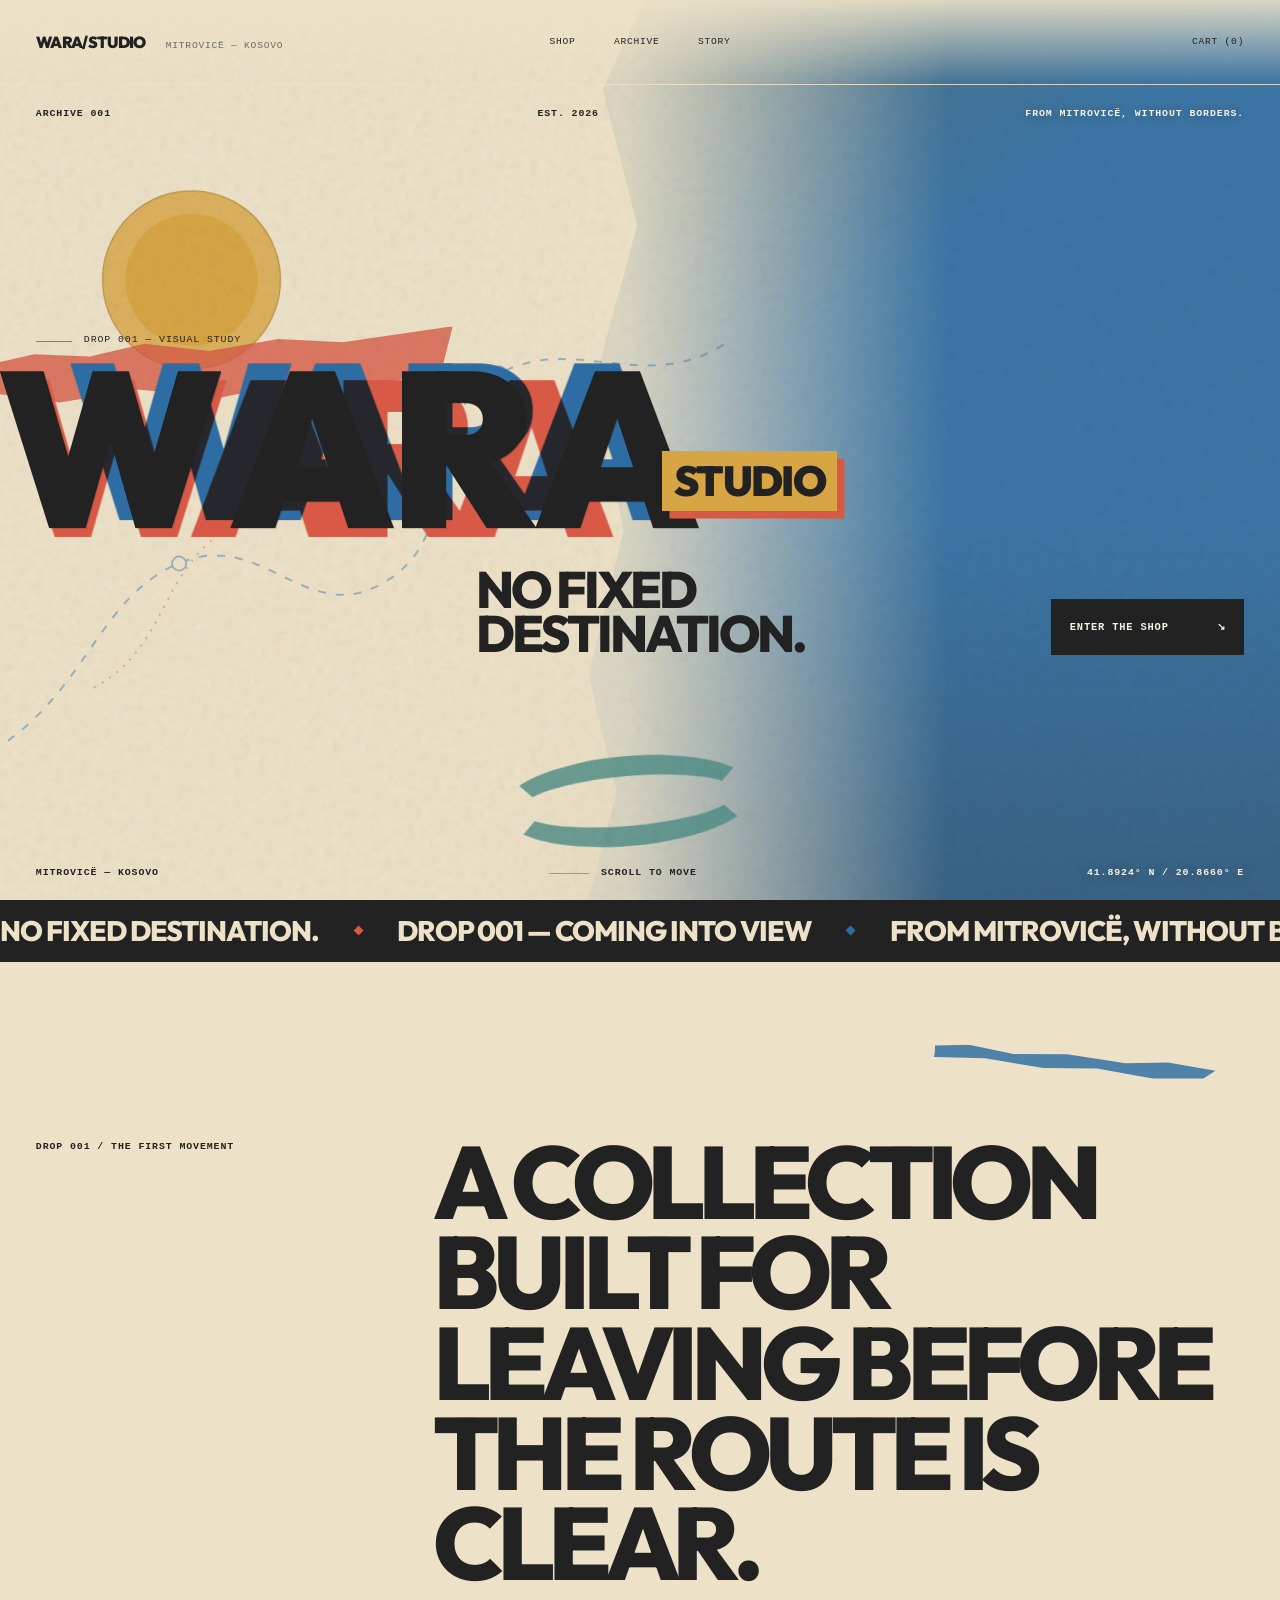
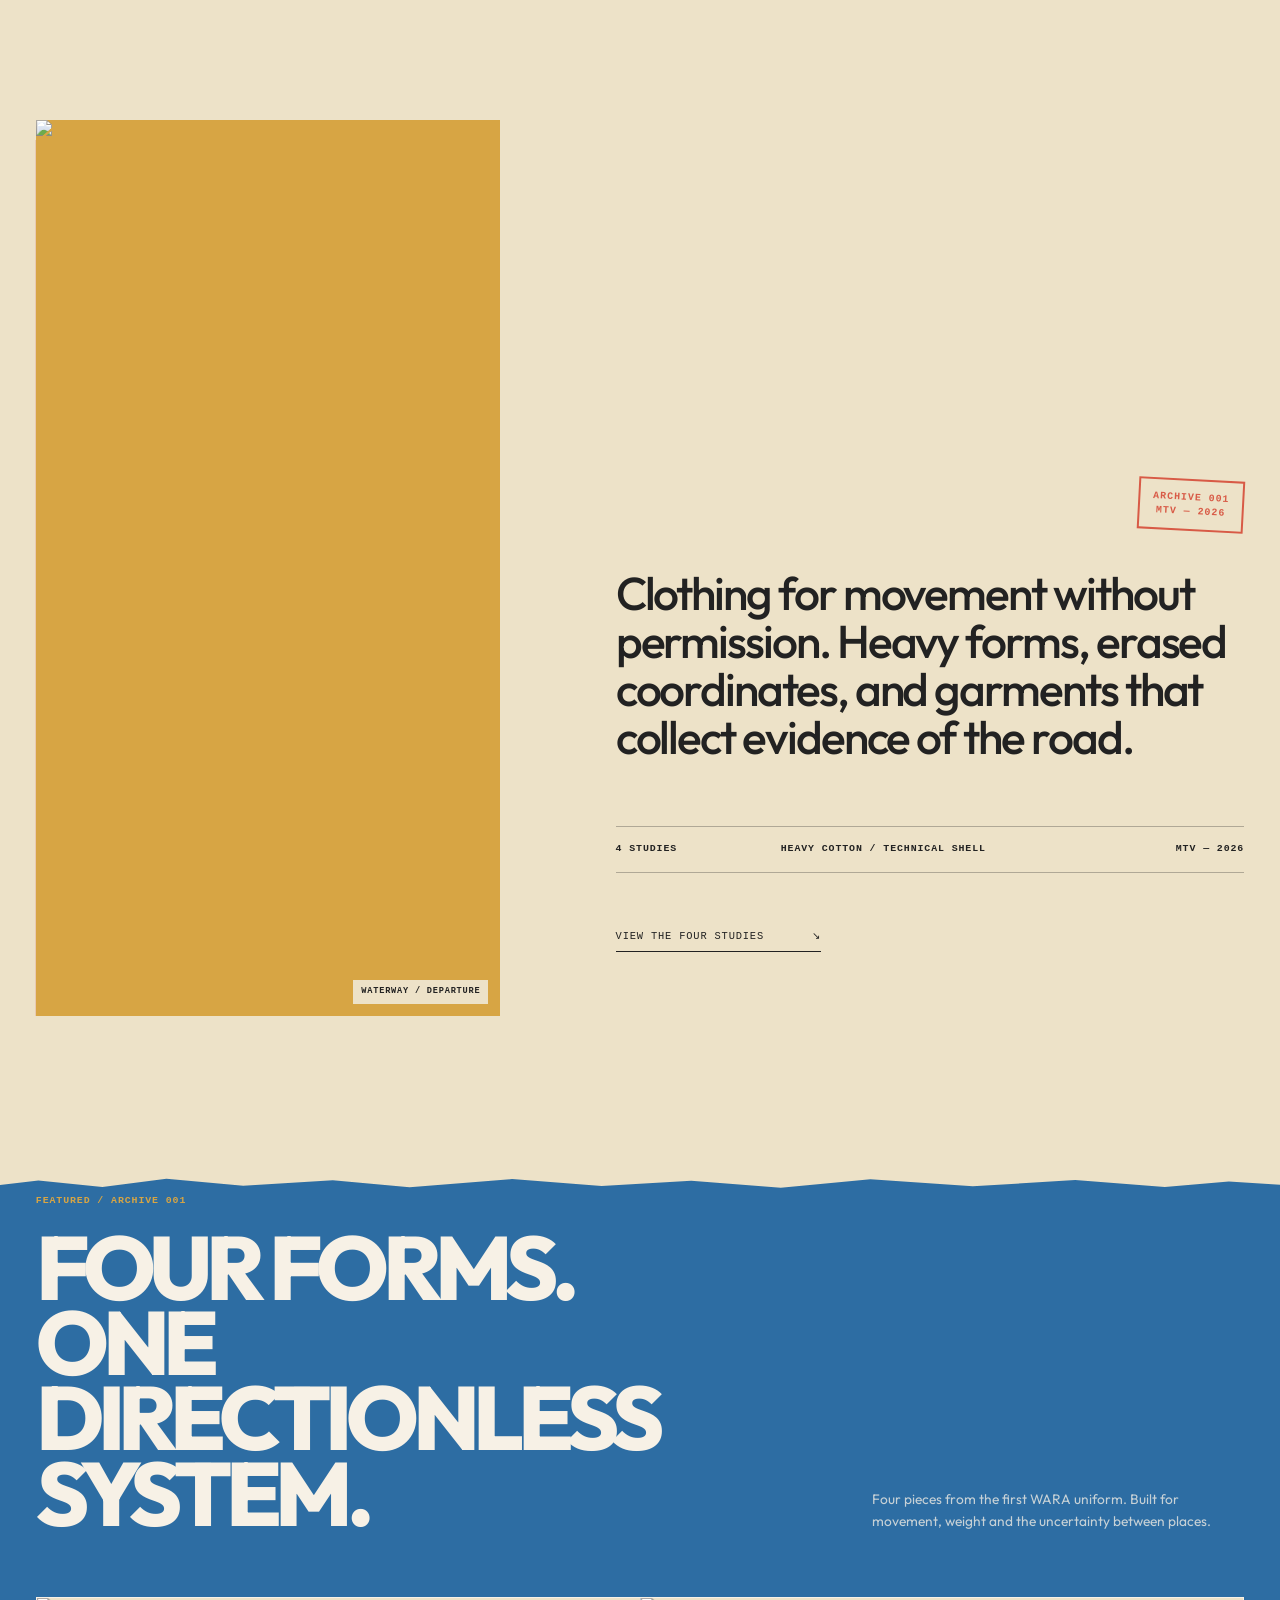
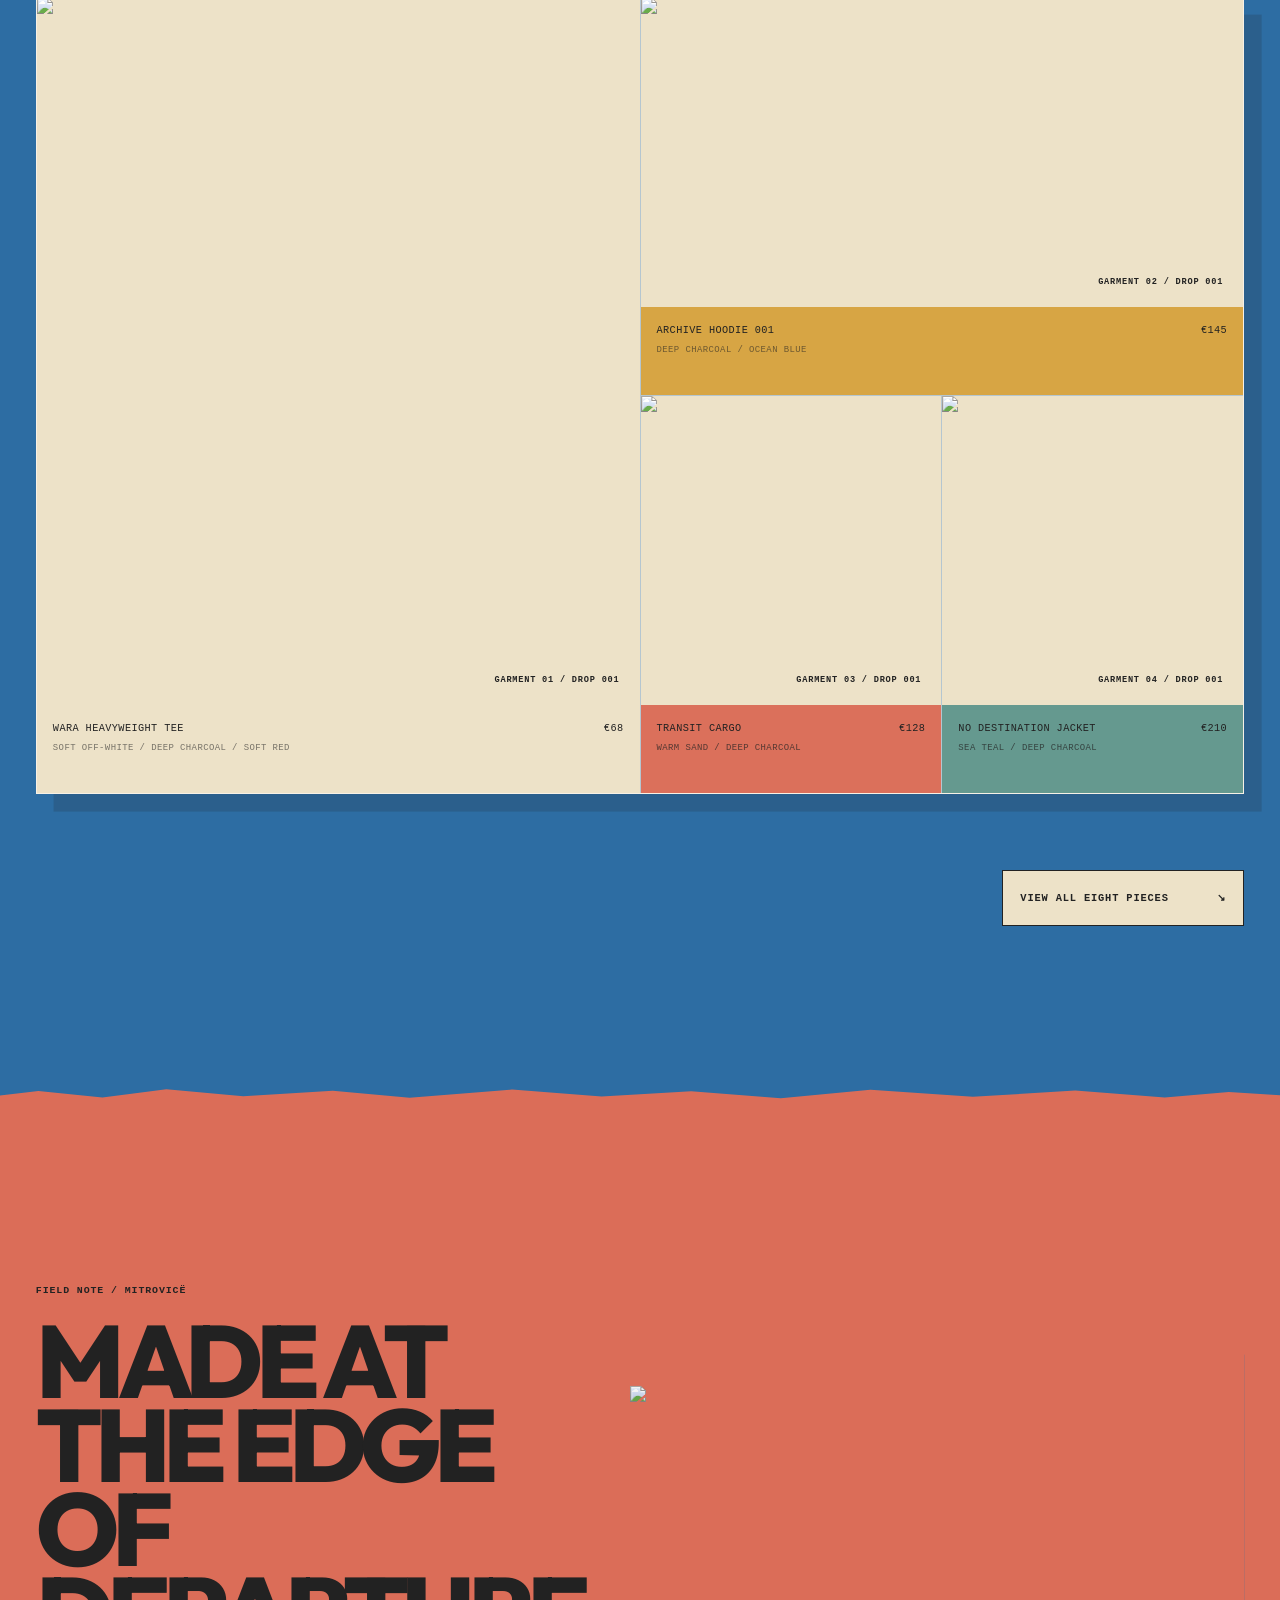
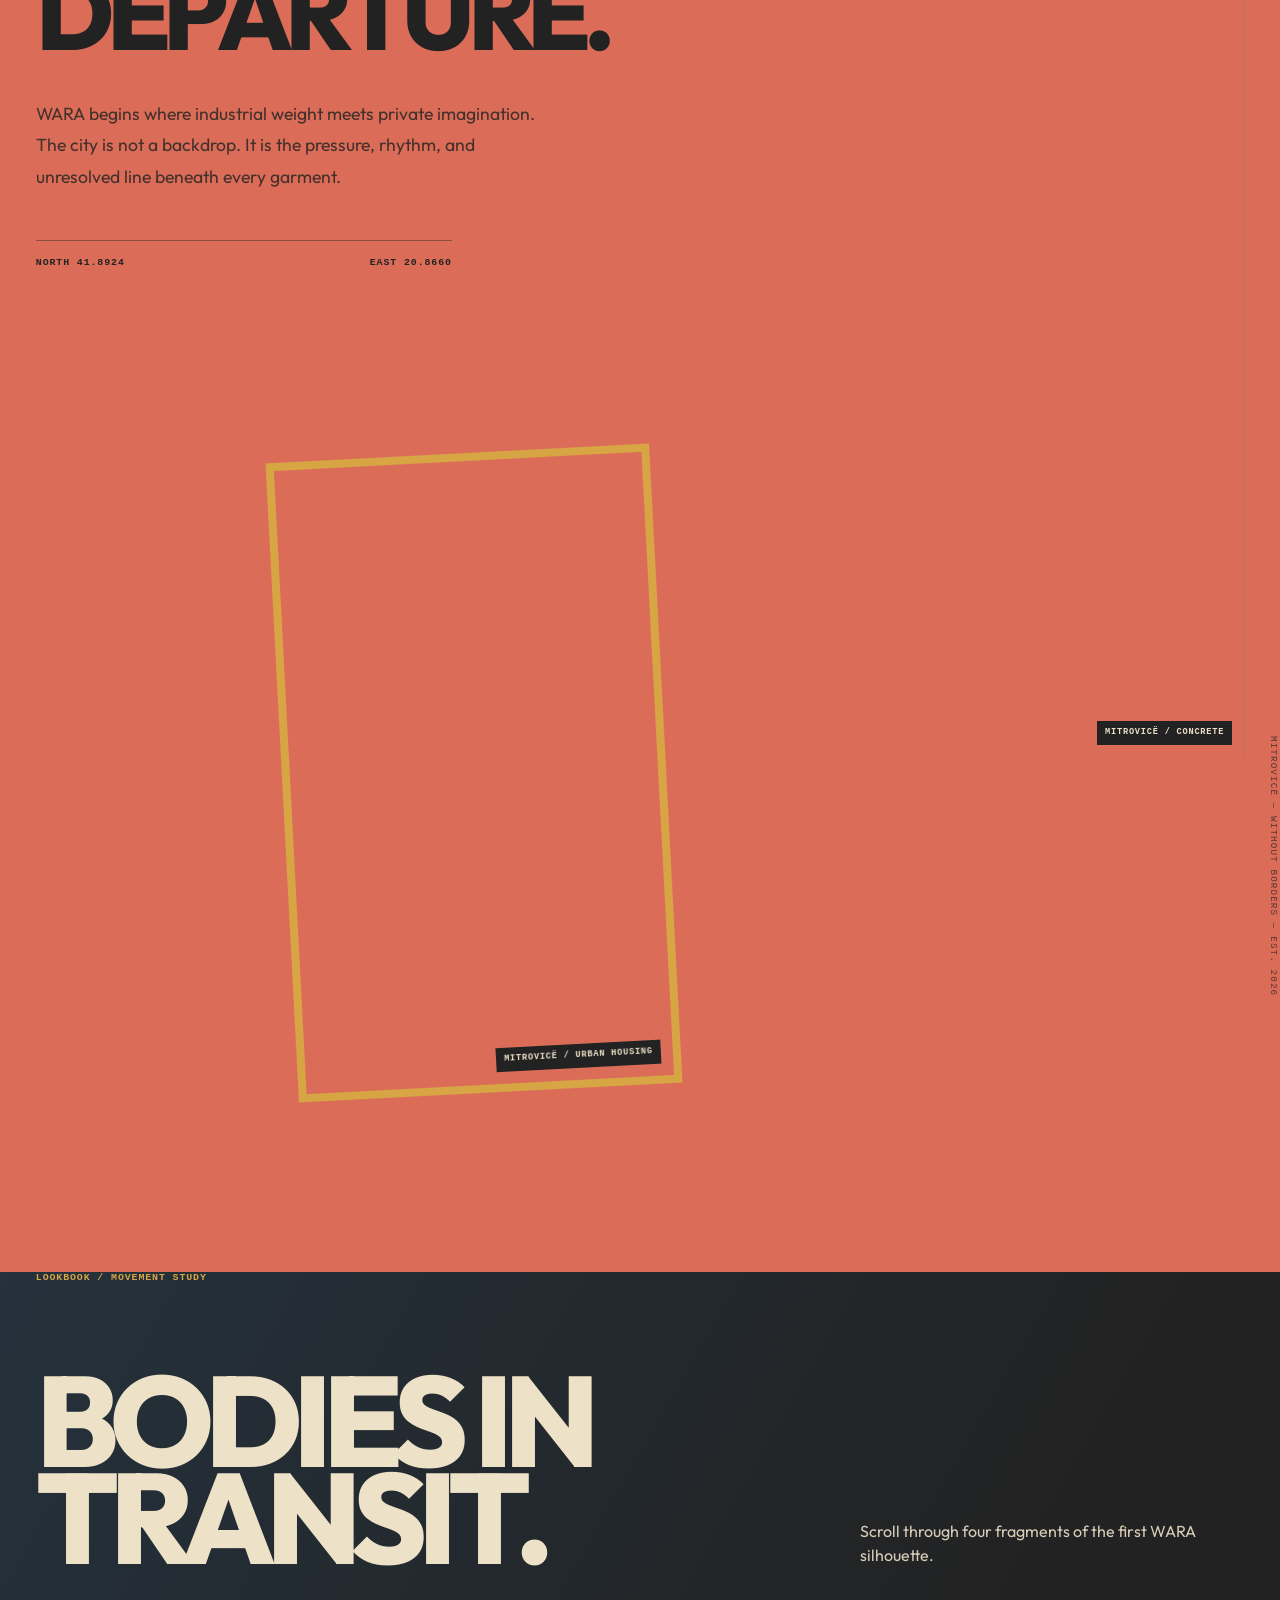
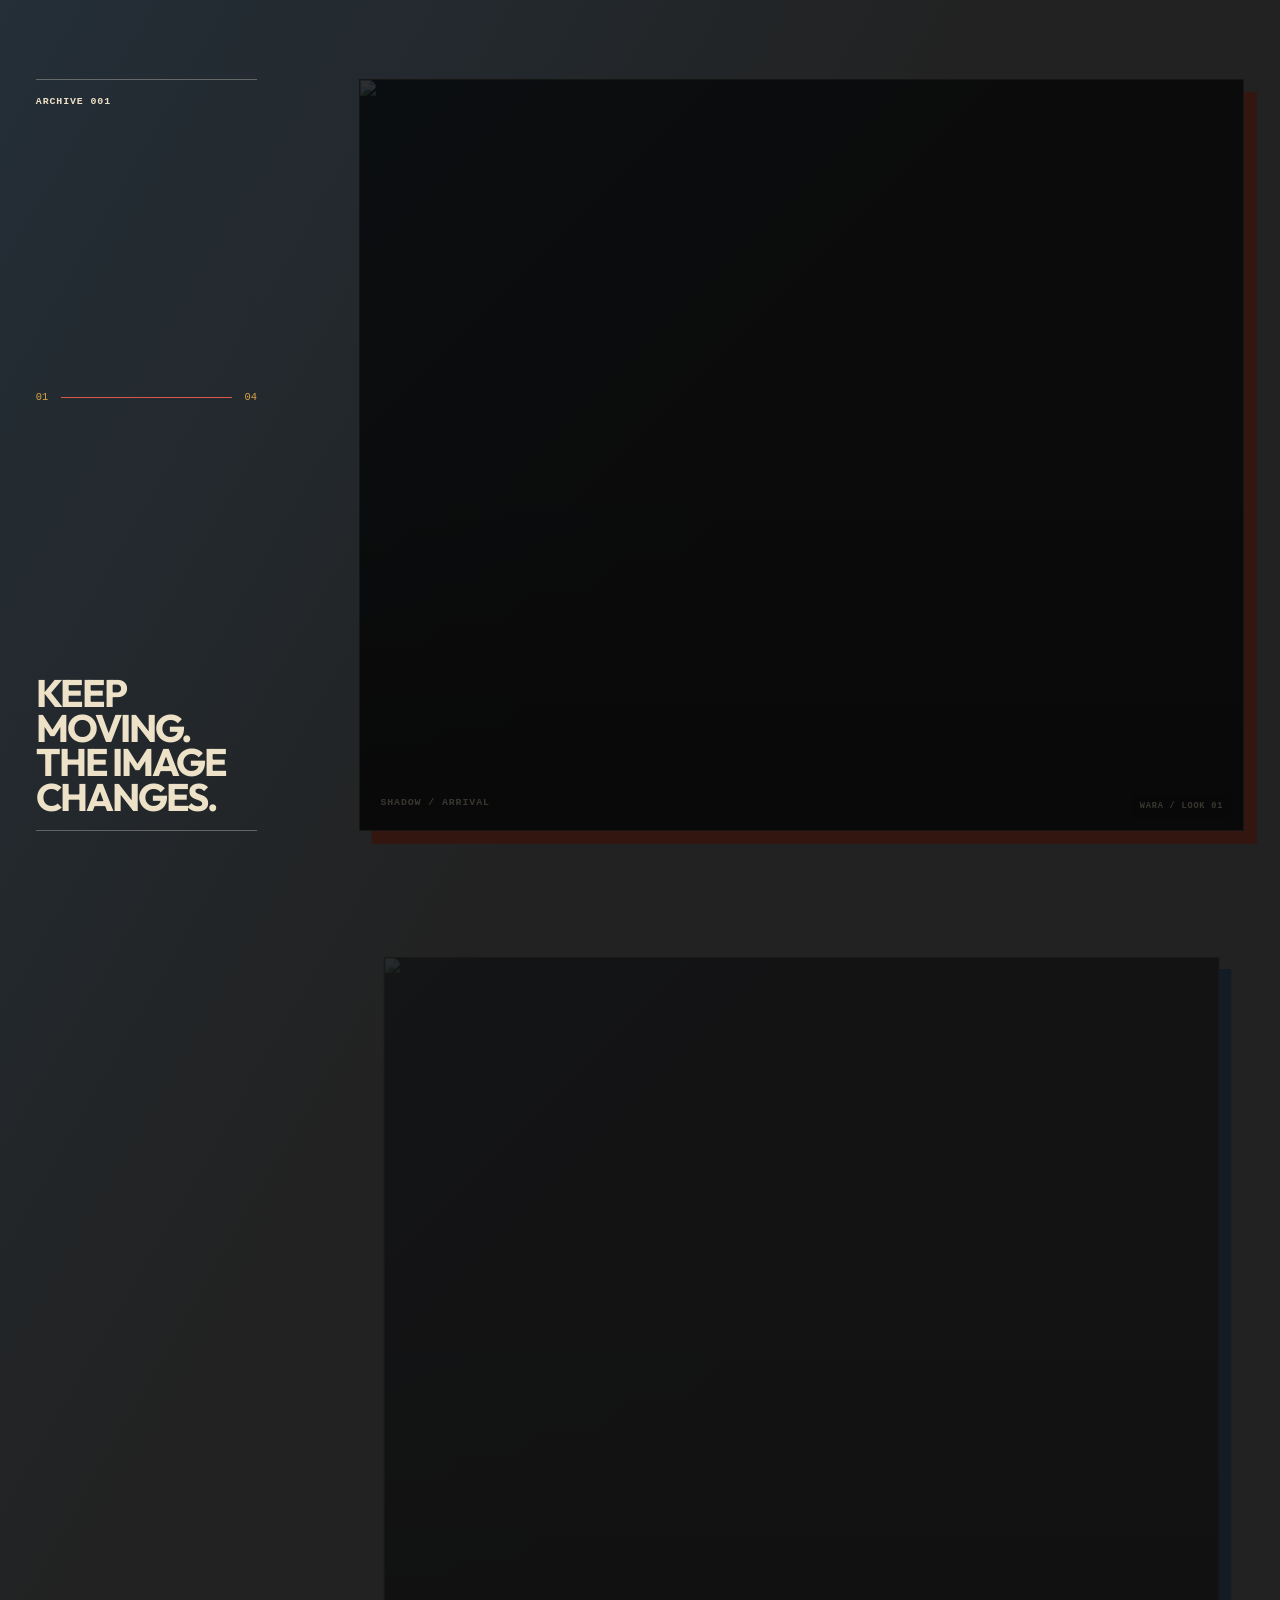
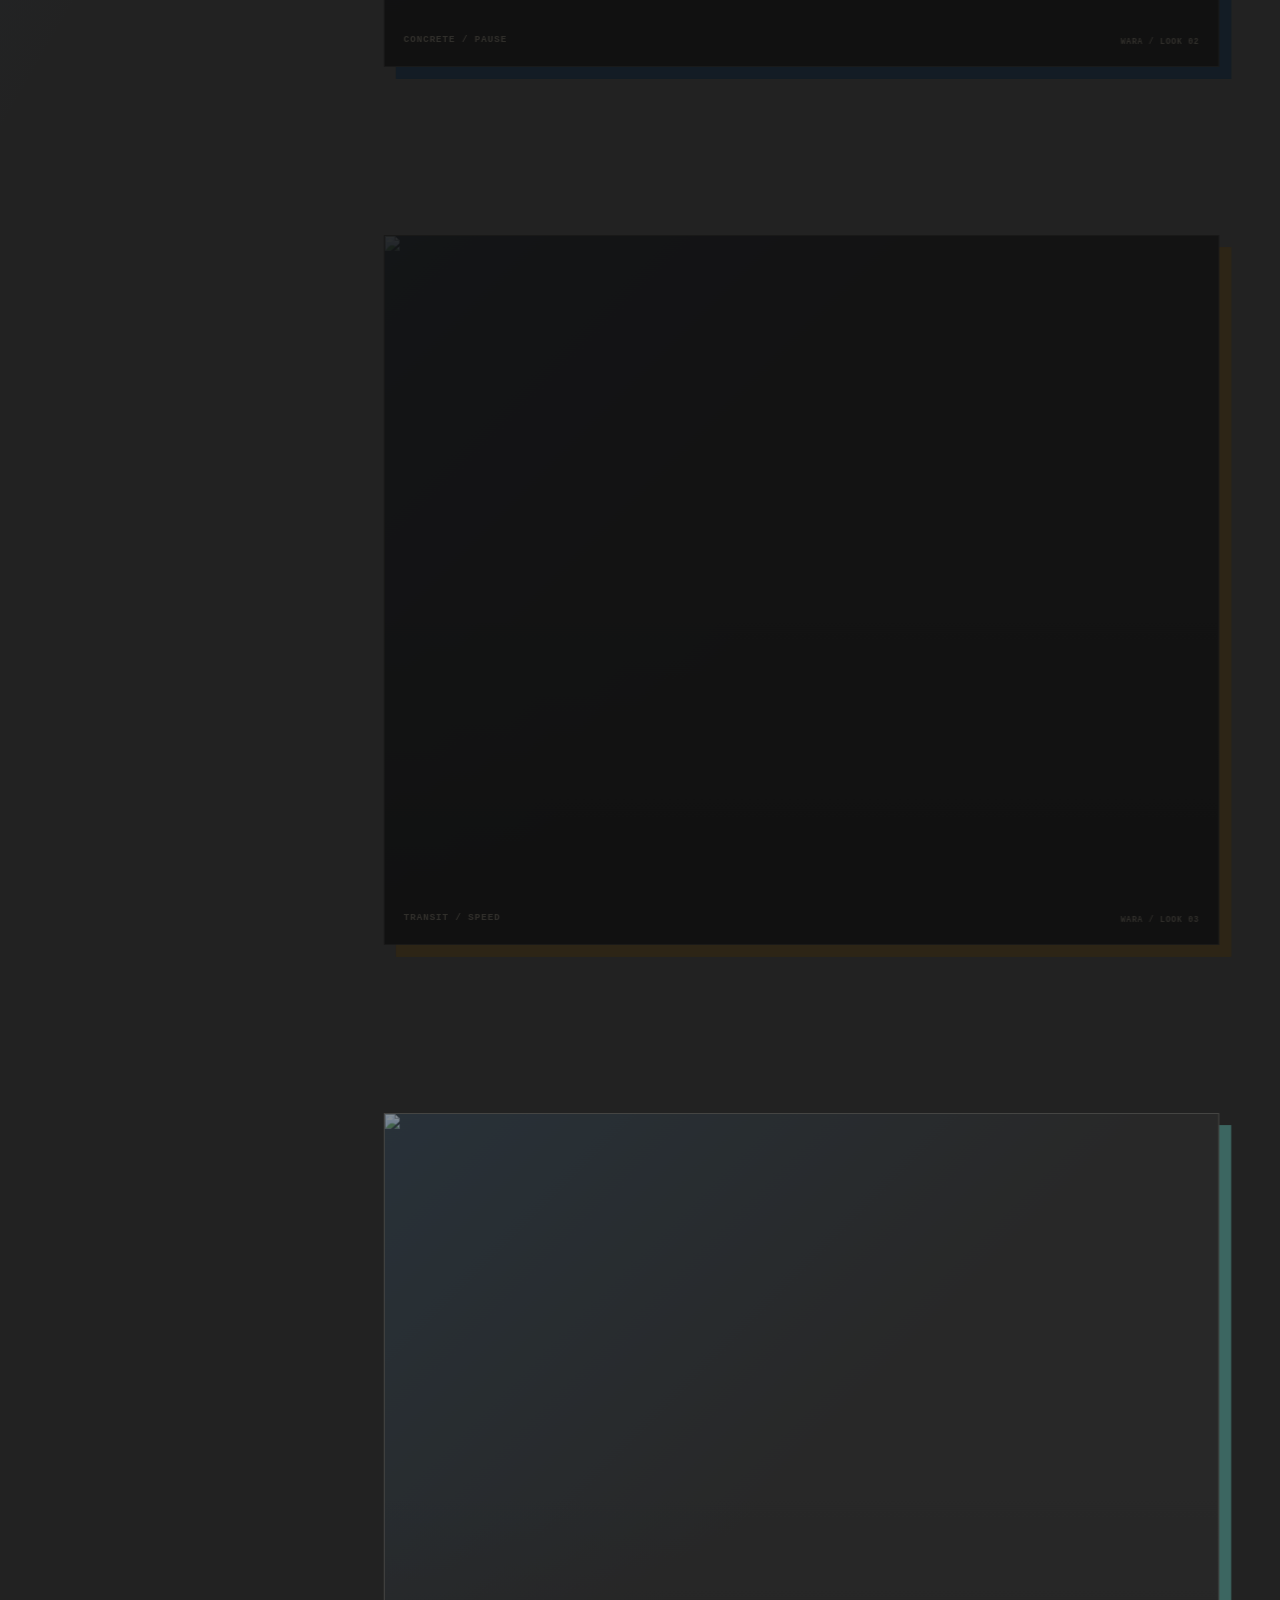
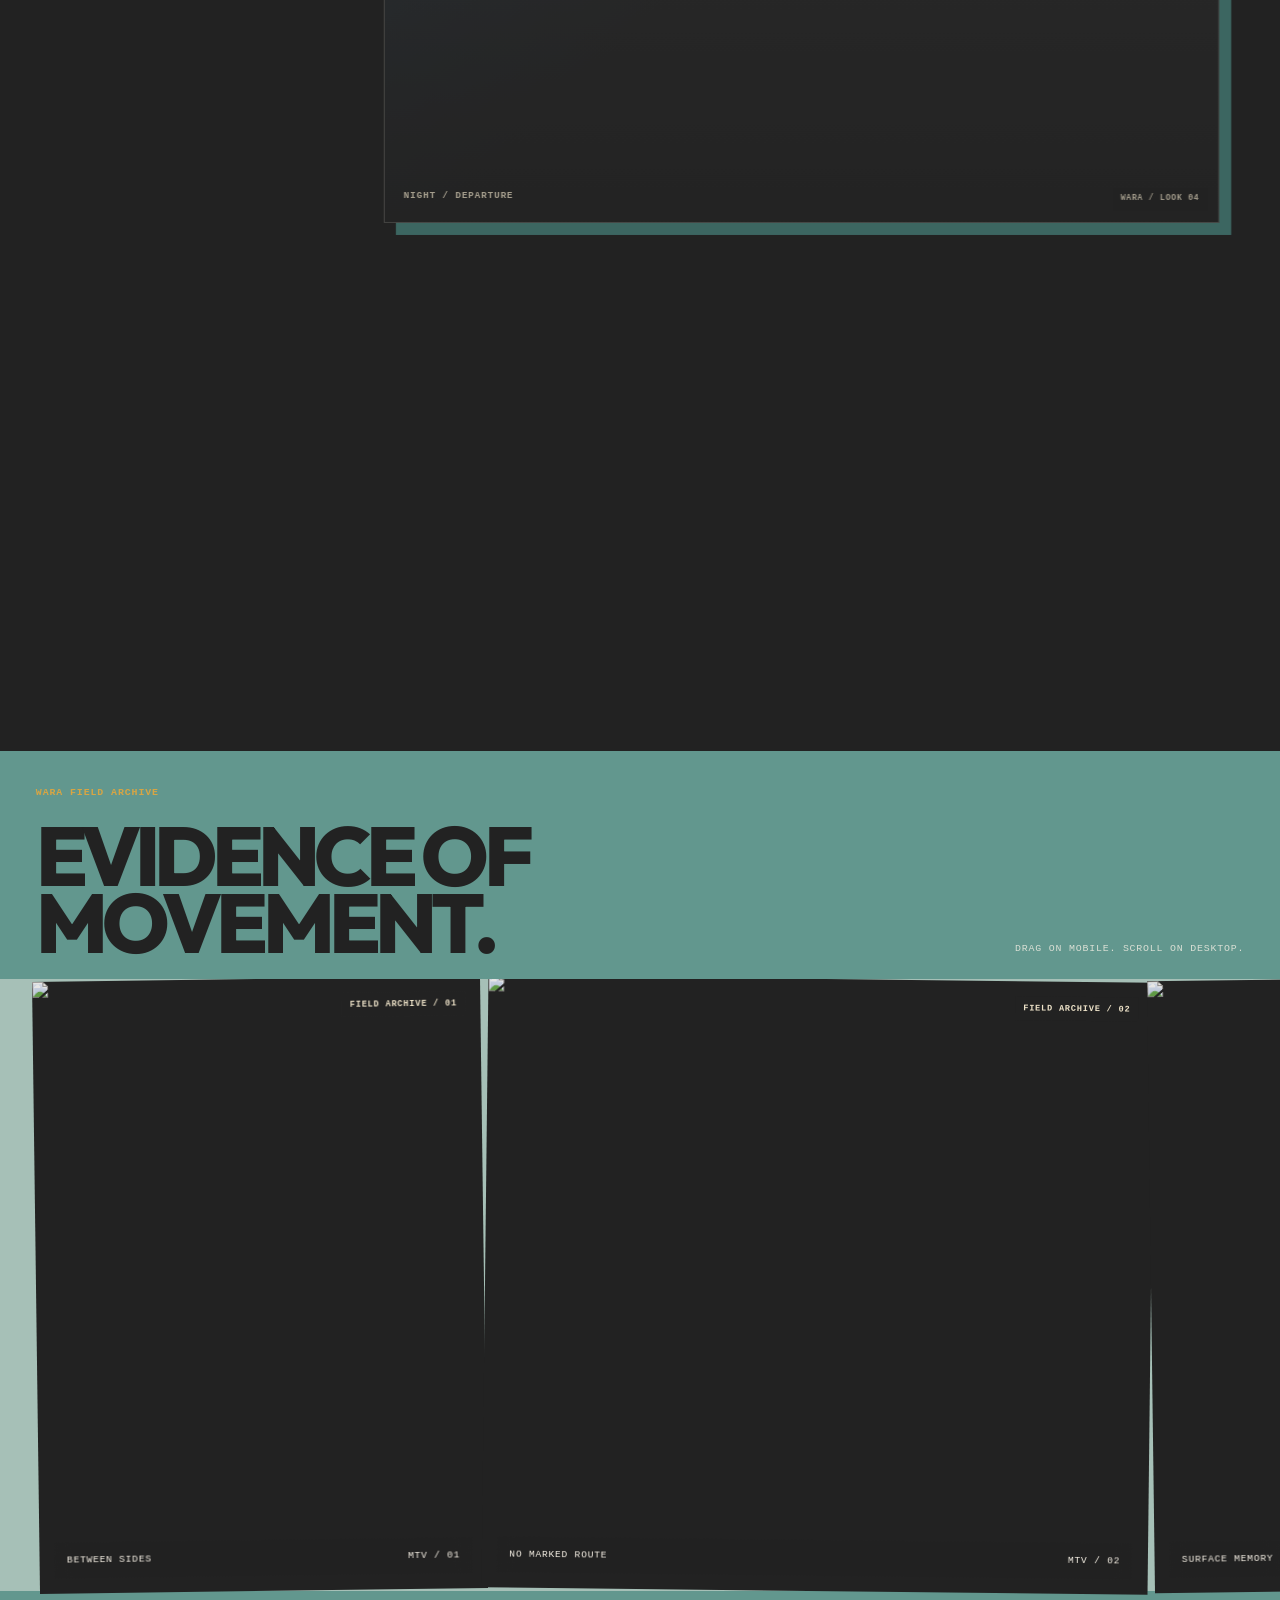
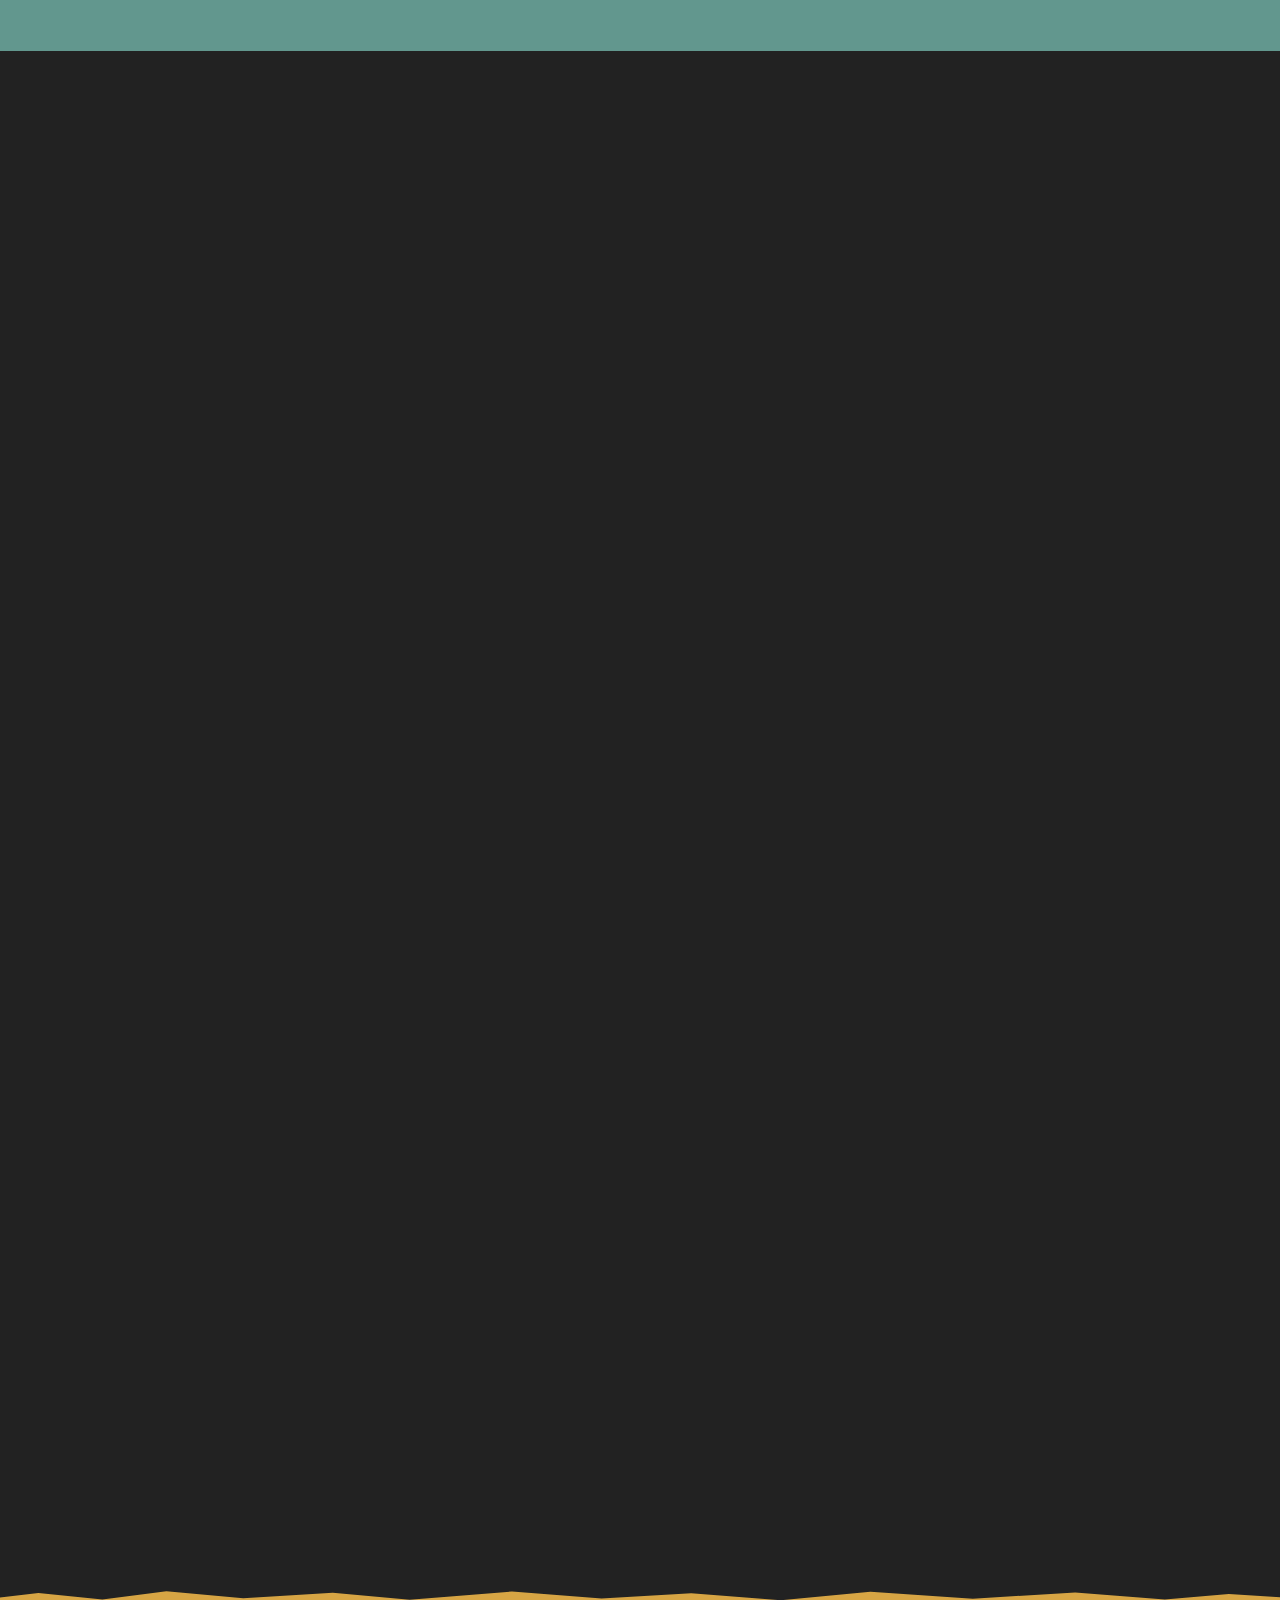
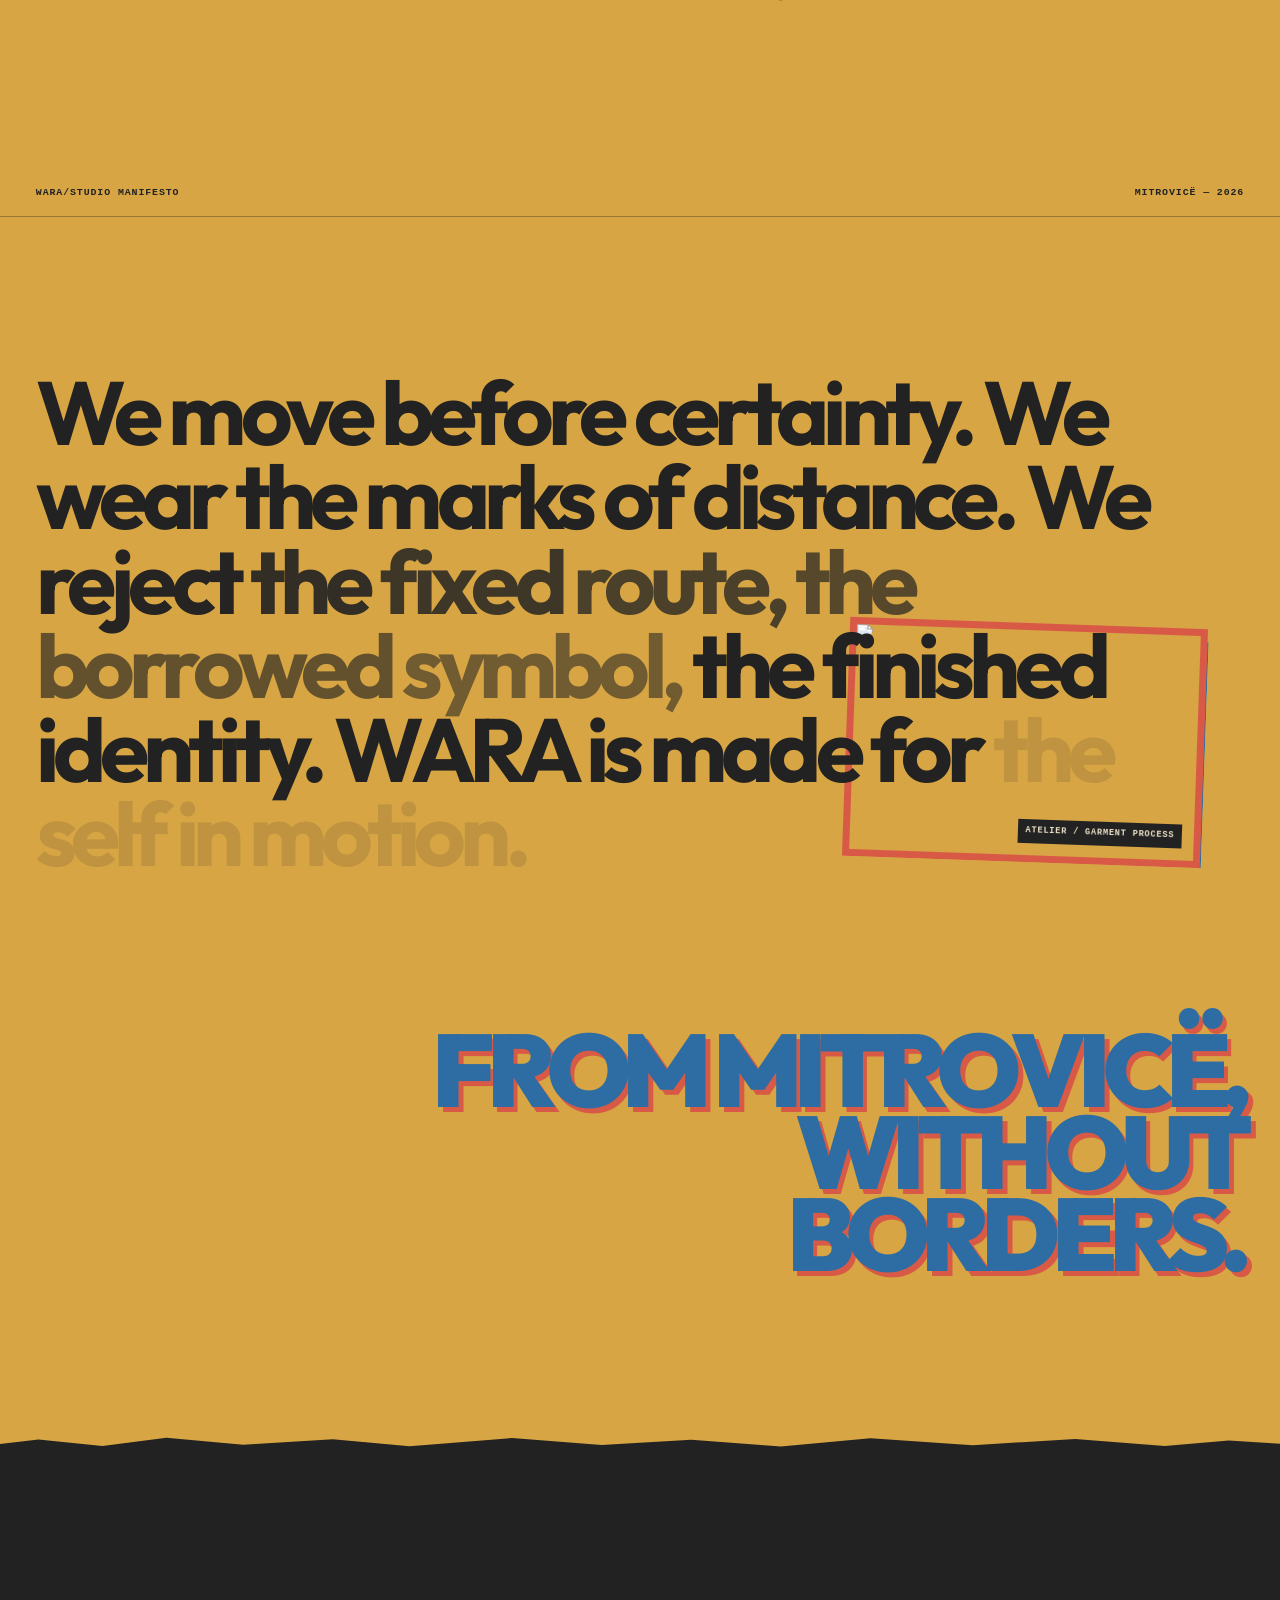
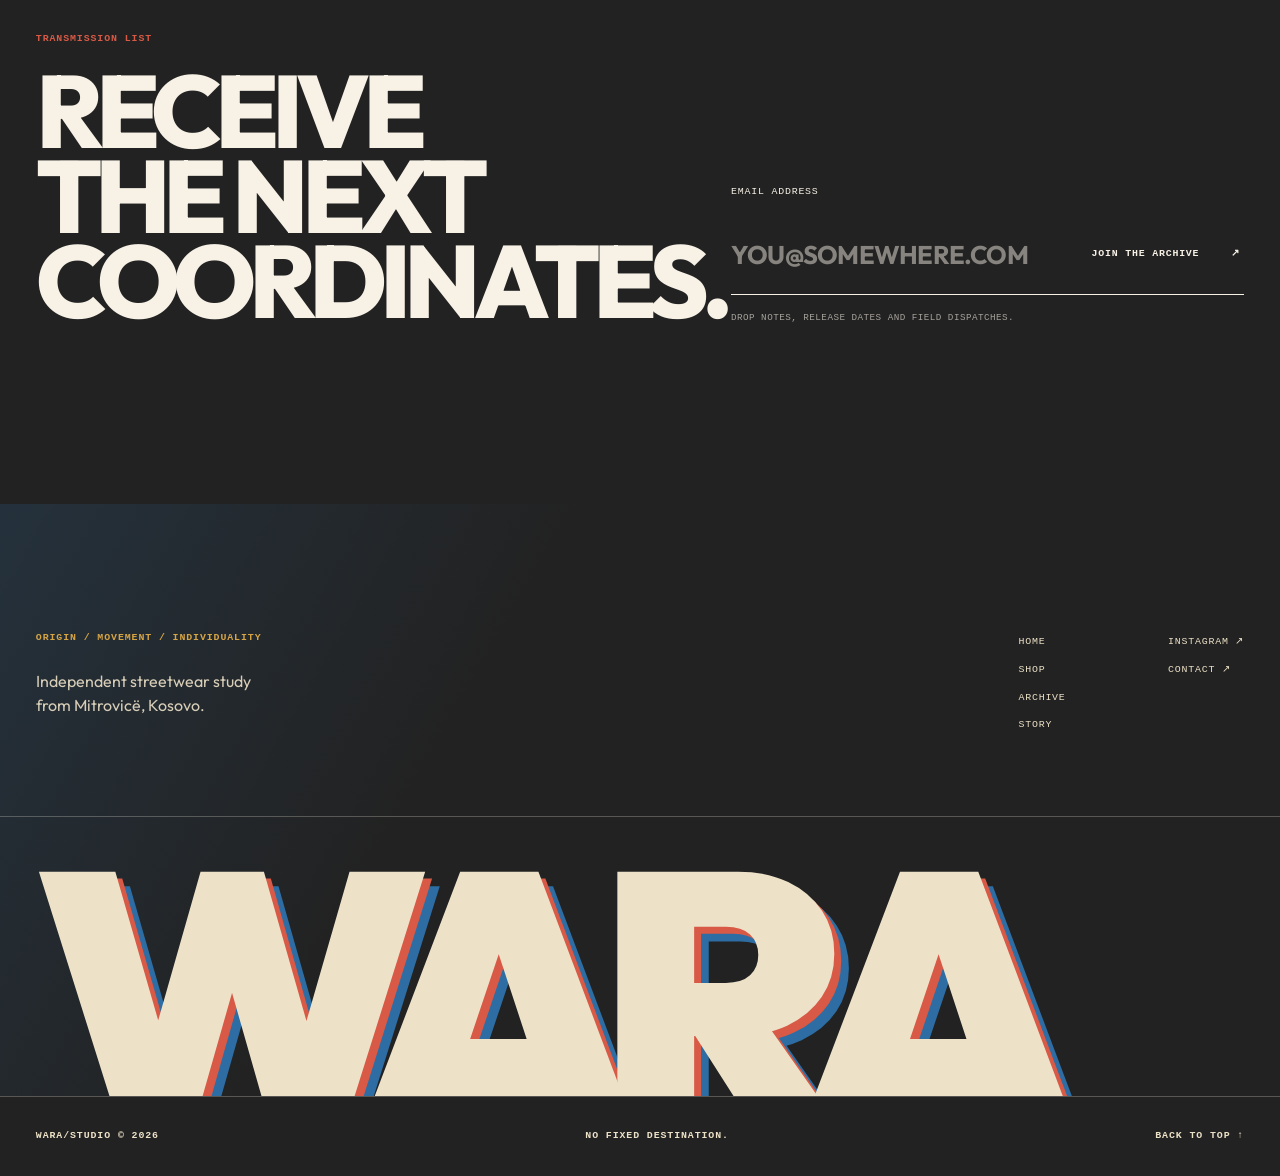
==== commit 4a1f85d5: "feat: complete WARA heritage luxury shop experience" ====
--- a/index.html
+++ b/index.html
@@ -11,7 +11,7 @@
     <link rel="preconnect" href="https://fonts.googleapis.com">
     <link rel="preconnect" href="https://fonts.gstatic.com" crossorigin>
     <link href="https://fonts.googleapis.com/css2?family=Outfit:wght@400;500;600;700;800;900&display=swap" rel="stylesheet">
-    <link rel="stylesheet" href="styles.css?v=20260806-refine">
+    <link rel="stylesheet" href="styles.css?v=20260808-luxury-shop-v3">
     <script>document.documentElement.classList.add('js');</script>
     <noscript><style>.loader{display:none!important}body.is-loading{overflow:auto!important}</style></noscript>
   </head>
@@ -442,8 +442,8 @@
 
     <script src="vendor/gsap.min.js?v=20260806-refine"></script>
     <script src="vendor/ScrollTrigger.min.js?v=20260806-refine"></script>
-    <script src="catalog.js?v=20260806-refine"></script>
-    <script src="app.js?v=20260806-refine"></script>
-    <script src="commerce.js?v=20260806-refine"></script>
+    <script src="catalog.js?v=20260808-luxury-shop-v3"></script>
+    <script src="app.js?v=20260808-luxury-shop-v3"></script>
+    <script src="commerce.js?v=20260808-luxury-shop-v3"></script>
   </body>
 </html>
--- a/styles.css
+++ b/styles.css
@@ -4811,3 +4811,1778 @@
     transition-duration: 0.01ms !important;
   }
 }
+
+/* Heritage youth luxury commerce system */
+
+.shop-page,
+.product-page,
+.cart-page {
+  --luxury-sand: #ede2c8;
+  --luxury-white: #f7f1e6;
+  --luxury-navy: #304f6e;
+  --luxury-olive: #66705a;
+  --luxury-teal: #4b7c78;
+  --luxury-brown: #765a43;
+  --luxury-red: #c85d4b;
+  --luxury-charcoal: #242321;
+  --luxury-stone: #b8b0a2;
+  --luxury-line: rgba(36, 35, 33, 0.22);
+  --serif: "Cormorant Garamond", Georgia, "Times New Roman", serif;
+  background: var(--luxury-sand);
+  color: var(--luxury-charcoal);
+  color-scheme: light;
+}
+
+.shop-page .site-header--solid,
+.product-page .site-header--solid,
+.cart-page .site-header--solid {
+  background: rgba(36, 35, 33, 0.96);
+}
+
+.shop-page :is(button, a, input, select):focus-visible,
+.product-page :is(button, a, input, select, summary):focus-visible,
+.cart-page :is(button, a, input, select):focus-visible {
+  outline: 2px solid var(--luxury-red);
+  outline-offset: 3px;
+}
+
+.shop-intro {
+  padding: calc(var(--header) + clamp(1.5rem, 3vw, 2.5rem)) 0 clamp(2.25rem, 4vw, 3.5rem);
+  border-bottom: 1px solid var(--luxury-line);
+  background: var(--luxury-sand);
+}
+
+.shop-intro__grid {
+  display: grid;
+  min-height: min(34rem, calc(100svh - var(--header) - 5rem));
+  grid-template-columns: minmax(24rem, 0.82fr) minmax(32rem, 1.18fr);
+  align-items: center;
+  gap: clamp(3rem, 7vw, 9rem);
+}
+
+.shop-intro__copy {
+  display: flex;
+  min-width: 0;
+  flex-direction: column;
+  align-items: stretch;
+}
+
+.shop-intro__label,
+.shop-intro__count,
+.shop-search > span:first-child,
+.shop-toolkit__mobile-row > span,
+.shop-clear {
+  font: 700 0.66rem/1.2 var(--sans);
+  letter-spacing: 0.12em;
+  text-transform: uppercase;
+}
+
+.shop-intro__label {
+  margin-bottom: clamp(1.5rem, 3vw, 3rem);
+  color: var(--luxury-brown);
+}
+
+.shop-intro h1 {
+  max-width: 100%;
+  margin: 0;
+  font-family: var(--serif);
+  font-size: clamp(5.5rem, 9vw, 9.5rem);
+  font-weight: 500;
+  letter-spacing: -0.065em;
+  line-height: 0.72;
+  text-transform: none;
+}
+
+.shop-intro__lead {
+  max-width: 39rem;
+  margin: clamp(2rem, 4vw, 3.5rem) 0 0;
+  font-family: var(--serif);
+  font-size: clamp(1.35rem, 1.9vw, 2rem);
+  font-weight: 500;
+  line-height: 1.08;
+}
+
+.shop-intro__count {
+  display: flex;
+  justify-content: space-between;
+  gap: 1rem;
+  margin-top: clamp(2rem, 4vw, 3.25rem);
+  padding: 1rem 0;
+  border-top: 1px solid var(--luxury-charcoal);
+  border-bottom: 1px solid var(--luxury-line);
+}
+
+.shop-intro__count strong {
+  color: var(--luxury-navy);
+}
+
+.shop-toolkit {
+  margin-top: 1.5rem;
+}
+
+.shop-search {
+  display: grid;
+  gap: 0.65rem;
+}
+
+.shop-search__field {
+  display: grid;
+  grid-template-columns: 1fr auto;
+  align-items: center;
+  border-bottom: 1px solid var(--luxury-charcoal);
+}
+
+.shop-search input {
+  width: 100%;
+  min-height: 3rem;
+  padding: 0.5rem 0;
+  border: 0;
+  border-radius: 0;
+  background: transparent;
+  color: var(--luxury-charcoal);
+  font-size: 0.96rem;
+}
+
+.shop-search input::placeholder {
+  color: rgba(36, 35, 33, 0.56);
+}
+
+.shop-search__field > span {
+  font-size: 1.1rem;
+}
+
+.shop-toolkit__mobile-row {
+  display: flex;
+  align-items: end;
+  justify-content: space-between;
+  gap: 1rem;
+  margin-top: 1.25rem;
+}
+
+.shop-toolkit__mobile-row label {
+  display: block;
+}
+
+.shop-toolkit__mobile-row select {
+  min-width: 11.5rem;
+  min-height: 2.8rem;
+  padding: 0 2rem 0 0;
+  border: 0;
+  border-bottom: 1px solid var(--luxury-charcoal);
+  border-radius: 0;
+  background: transparent;
+  color: var(--luxury-charcoal);
+  font-size: 0.76rem;
+  font-weight: 700;
+  text-transform: uppercase;
+}
+
+.shop-page .filter-list {
+  display: flex;
+  flex-wrap: wrap;
+  gap: 0.35rem 1rem;
+  margin-top: 1.35rem;
+}
+
+.shop-page .filter-list button {
+  min-height: 2.65rem;
+  padding: 0.5rem 0;
+  border: 0;
+  border-bottom: 1px solid transparent;
+  border-radius: 0;
+  background: transparent;
+  color: rgba(36, 35, 33, 0.66);
+  font-size: 0.7rem;
+  font-weight: 700;
+  letter-spacing: 0.08em;
+  text-transform: uppercase;
+  cursor: pointer;
+}
+
+.shop-page .filter-list button:hover,
+.shop-page .filter-list button[aria-pressed="true"] {
+  border-color: var(--luxury-red);
+  color: var(--luxury-charcoal);
+}
+
+.shop-clear {
+  width: fit-content;
+  min-height: 2.75rem;
+  margin-top: 0.5rem;
+  padding: 0;
+  border: 0;
+  border-bottom: 1px solid currentColor;
+  background: transparent;
+  color: var(--luxury-brown);
+  cursor: pointer;
+}
+
+.shop-clear:disabled {
+  opacity: 0.35;
+  cursor: default;
+}
+
+.shop-intro__media {
+  position: relative;
+  min-width: 0;
+  padding: 0 0 clamp(2rem, 4vw, 4rem) clamp(2rem, 4vw, 4rem);
+}
+
+.shop-intro__campaign {
+  position: relative;
+  width: 100%;
+  max-height: 34rem;
+  margin: 0;
+  aspect-ratio: 4 / 4.6;
+  overflow: hidden;
+  background: var(--luxury-stone);
+}
+
+.shop-intro__campaign::after {
+  position: absolute;
+  inset: 0;
+  border: 1px solid rgba(247, 241, 230, 0.32);
+  content: "";
+  pointer-events: none;
+}
+
+.shop-intro__campaign img,
+.shop-intro__detail img {
+  width: 100%;
+  height: 100%;
+  object-fit: cover;
+}
+
+.shop-intro__campaign img {
+  object-position: 50% 24%;
+}
+
+.shop-intro__campaign figcaption {
+  position: absolute;
+  right: 0;
+  bottom: 0;
+  left: 0;
+  display: flex;
+  justify-content: space-between;
+  gap: 1rem;
+  padding: 0.8rem 1rem;
+  background: rgba(36, 35, 33, 0.82);
+  color: var(--luxury-white);
+  font-size: 0.58rem;
+  font-weight: 700;
+  letter-spacing: 0.09em;
+  text-transform: uppercase;
+}
+
+.shop-intro__detail {
+  position: absolute;
+  bottom: 0;
+  left: 0;
+  width: clamp(9rem, 17vw, 16rem);
+  margin: 0;
+  aspect-ratio: 4 / 5;
+  border: 0.45rem solid var(--luxury-sand);
+  background: var(--luxury-white);
+  box-shadow: 0.7rem 0.7rem 0 rgba(118, 90, 67, 0.2);
+}
+
+.shop-intro__detail img {
+  object-position: center;
+}
+
+.shop-intro__detail figcaption {
+  position: absolute;
+  right: 0;
+  bottom: 0;
+  left: 0;
+  padding: 0.55rem;
+  background: var(--luxury-white);
+  font-size: 0.52rem;
+  font-weight: 700;
+  letter-spacing: 0.08em;
+  text-transform: uppercase;
+}
+
+.shop-marquee {
+  overflow: hidden;
+  border-bottom: 1px solid rgba(247, 241, 230, 0.26);
+  background: var(--luxury-navy);
+  color: var(--luxury-white);
+}
+
+.shop-marquee__track {
+  display: flex;
+  width: max-content;
+  animation: luxury-marquee 30s linear infinite;
+}
+
+.shop-marquee span {
+  padding: 1rem 2.5rem 1rem 0;
+  font-size: 0.68rem;
+  font-weight: 700;
+  letter-spacing: 0.13em;
+  white-space: nowrap;
+}
+
+@keyframes luxury-marquee {
+  to { transform: translateX(-50%); }
+}
+
+.shop-page .shop-catalog {
+  padding: clamp(3.5rem, 6vw, 6rem) 0 clamp(7rem, 11vw, 11rem);
+  background: var(--luxury-sand);
+}
+
+.shop-page .shop-catalog__heading {
+  margin-bottom: 1.5rem;
+  padding-bottom: 1rem;
+  border-color: var(--luxury-line);
+  font-family: var(--sans);
+}
+
+.shop-page .commerce-grid,
+.product-page .commerce-grid {
+  display: grid;
+  grid-template-columns: repeat(4, minmax(0, 1fr));
+  grid-auto-flow: dense;
+  gap: 1px;
+  border: 1px solid var(--luxury-charcoal);
+  background: var(--luxury-charcoal);
+}
+
+.shop-page .commerce-card,
+.product-page .commerce-card,
+.shop-page .commerce-card:nth-child(n),
+.product-page .commerce-card:nth-child(n),
+.product-page .commerce-grid--related .commerce-card {
+  grid-column: auto;
+  min-width: 0;
+  background: var(--luxury-white);
+  color: var(--luxury-charcoal);
+}
+
+.shop-page .commerce-card__media,
+.product-page .commerce-card__media,
+.shop-page .commerce-card:nth-child(n) .commerce-card__media,
+.product-page .commerce-card:nth-child(n) .commerce-card__media {
+  aspect-ratio: 4 / 5;
+  background: #d8d0c2;
+}
+
+.shop-page .commerce-card__media img,
+.product-page .commerce-card__media img {
+  filter: none;
+  transition: opacity 520ms var(--ease), transform 720ms var(--ease);
+}
+
+.shop-page .commerce-card__media > img:first-child,
+.product-page .commerce-card__media > img:first-child,
+.shop-page .commerce-card:focus-within .commerce-card__media > img:first-child,
+.product-page .commerce-card:focus-within .commerce-card__media > img:first-child {
+  opacity: 1;
+  transform: none;
+}
+
+.shop-page .commerce-card__alternate,
+.product-page .commerce-card__alternate,
+.shop-page .commerce-card:focus-within .commerce-card__alternate,
+.product-page .commerce-card:focus-within .commerce-card__alternate {
+  opacity: 0;
+  transform: none;
+}
+
+@media (hover: hover) and (pointer: fine) {
+  .shop-page .commerce-card__media:hover > img:first-child,
+  .product-page .commerce-card__media:hover > img:first-child {
+    opacity: 0;
+    transform: scale(1.025);
+  }
+
+  .shop-page .commerce-card__media:hover .commerce-card__alternate,
+  .product-page .commerce-card__media:hover .commerce-card__alternate {
+    opacity: 1;
+    transform: scale(1.025);
+  }
+}
+
+.commerce-card.is-changing-colour .commerce-card__media img {
+  opacity: 0.18 !important;
+}
+
+.shop-page .commerce-card__status,
+.product-page .commerce-card__status {
+  top: 0;
+  right: 0;
+  padding: 0.65rem 0.8rem;
+  background: var(--luxury-red);
+  color: var(--luxury-white);
+  font-family: var(--sans);
+}
+
+.shop-page .commerce-card__status--coming-soon,
+.product-page .commerce-card__status--coming-soon {
+  background: var(--luxury-olive);
+}
+
+.shop-page .commerce-card__body,
+.product-page .commerce-card__body {
+  position: relative;
+  padding: 1.05rem;
+}
+
+.shop-page .commerce-card__meta,
+.product-page .commerce-card__meta {
+  order: -1;
+  margin: 0 0 0.75rem;
+  color: rgba(36, 35, 33, 0.64);
+  font-family: var(--sans);
+}
+
+.shop-page .commerce-card__heading,
+.product-page .commerce-card__heading {
+  gap: 0.7rem;
+}
+
+.shop-page .commerce-card__heading h2,
+.shop-page .commerce-card__heading p,
+.product-page .commerce-card__heading h2,
+.product-page .commerce-card__heading p {
+  font-family: var(--sans);
+  font-size: clamp(0.9rem, 1.05vw, 1.12rem);
+}
+
+.shop-page .commerce-card__heading h2,
+.product-page .commerce-card__heading h2 {
+  min-height: 2.1em;
+  letter-spacing: -0.03em;
+  line-height: 1.05;
+}
+
+.commerce-card__colour-row {
+  display: grid;
+  gap: 0.8rem;
+  margin: 1rem 0 1.15rem;
+  padding-top: 0.85rem;
+  border-top: 1px solid var(--luxury-line);
+}
+
+.commerce-card__colour-row > p {
+  display: flex;
+  justify-content: space-between;
+  gap: 0.75rem;
+  margin: 0;
+  font-size: 0.7rem;
+  line-height: 1.2;
+}
+
+.commerce-card__colour-row > p span {
+  color: rgba(36, 35, 33, 0.55);
+  text-transform: uppercase;
+}
+
+.commerce-card__colour-row > p strong {
+  text-align: right;
+}
+
+.shop-page .commerce-card__swatches,
+.product-page .commerce-card__swatches {
+  display: flex;
+  gap: 0.35rem;
+  margin: 0;
+}
+
+.commerce-swatch {
+  position: relative;
+  display: grid;
+  width: 2.5rem;
+  height: 2.5rem;
+  padding: 0;
+  place-items: center;
+  border: 1px solid transparent;
+  border-radius: 0;
+  background: transparent;
+  color: var(--luxury-charcoal);
+  cursor: pointer;
+}
+
+.commerce-swatch > span {
+  width: 1.1rem;
+  height: 1.1rem;
+  border: 1px solid rgba(36, 35, 33, 0.42);
+  background: var(--swatch);
+}
+
+.commerce-swatch[aria-pressed="true"] {
+  border-color: var(--luxury-charcoal);
+}
+
+.commerce-swatch[aria-pressed="true"]::after {
+  position: absolute;
+  right: 0.12rem;
+  bottom: 0.08rem;
+  content: "✓";
+  font-size: 0.58rem;
+  font-weight: 800;
+}
+
+.shop-page .commerce-card__actions,
+.product-page .commerce-card__actions {
+  grid-template-columns: 1fr 1fr;
+  border-color: var(--luxury-charcoal);
+  background: var(--luxury-charcoal);
+}
+
+.shop-page :is(.text-button, .quick-add),
+.product-page :is(.text-button, .quick-add) {
+  min-height: 3.2rem;
+  background: var(--luxury-white);
+  color: var(--luxury-charcoal);
+  font-family: var(--sans);
+}
+
+.shop-page .quick-add,
+.product-page .quick-add {
+  background: var(--luxury-navy);
+  color: var(--luxury-white);
+}
+
+.shop-page .quick-add:hover:not(:disabled),
+.product-page .quick-add:hover:not(:disabled) {
+  background: var(--luxury-teal);
+}
+
+.quick-add-panel {
+  margin-top: 1rem;
+  padding-top: 1rem;
+  border-top: 1px solid var(--luxury-charcoal);
+}
+
+.quick-add-panel[hidden] {
+  display: none;
+}
+
+.quick-add-panel__heading {
+  display: flex;
+  justify-content: space-between;
+  gap: 1rem;
+}
+
+.quick-add-panel__heading p,
+.quick-add-panel__heading button,
+.quick-add-panel legend {
+  margin: 0;
+  padding: 0;
+  border: 0;
+  background: transparent;
+  font-size: 0.65rem;
+  font-weight: 700;
+  letter-spacing: 0.06em;
+  text-transform: uppercase;
+}
+
+.quick-add-panel__heading button {
+  border-bottom: 1px solid;
+  cursor: pointer;
+}
+
+.quick-add-panel fieldset {
+  margin: 1rem 0 0;
+  padding: 0;
+  border: 0;
+}
+
+.quick-add-panel legend {
+  margin-bottom: 0.6rem;
+}
+
+.quick-add-panel__sizes {
+  display: grid;
+  grid-template-columns: repeat(auto-fit, minmax(2.8rem, 1fr));
+  gap: 0.35rem;
+}
+
+.quick-add-panel__sizes button {
+  min-height: 2.8rem;
+  border: 1px solid var(--luxury-line);
+  border-radius: 0;
+  background: transparent;
+  color: var(--luxury-charcoal);
+  font-size: 0.7rem;
+  font-weight: 700;
+  cursor: pointer;
+}
+
+.quick-add-panel__sizes button[aria-pressed="true"] {
+  border-color: var(--luxury-navy);
+  background: var(--luxury-navy);
+  color: var(--luxury-white);
+}
+
+.quick-add-panel__message {
+  min-height: 1.2rem;
+  margin: 0.8rem 0;
+  font-size: 0.72rem;
+}
+
+.quick-add-panel__message a {
+  border-bottom: 1px solid;
+  font-weight: 700;
+}
+
+.quick-add-panel__submit {
+  width: 100%;
+  min-height: 3rem;
+  border: 1px solid var(--luxury-navy);
+  border-radius: 0;
+  background: var(--luxury-navy);
+  color: var(--luxury-white);
+  font-size: 0.68rem;
+  font-weight: 800;
+  letter-spacing: 0.06em;
+  text-transform: uppercase;
+  cursor: pointer;
+}
+
+.quick-add-panel__submit:disabled {
+  border-color: var(--luxury-line);
+  background: transparent;
+  color: rgba(36, 35, 33, 0.42);
+  cursor: not-allowed;
+}
+
+.shop-empty {
+  grid-column: 1 / -1;
+  display: grid;
+  min-height: 28rem;
+  place-content: center;
+  gap: 1.5rem;
+  background: var(--luxury-white);
+  text-align: center;
+}
+
+.shop-empty p {
+  max-width: 40rem;
+  margin: 0;
+  font-family: var(--serif);
+  font-size: clamp(2.5rem, 5vw, 5rem);
+  line-height: 0.95;
+  text-transform: uppercase;
+}
+
+.shop-empty button {
+  width: fit-content;
+  min-height: 3rem;
+  margin: 0 auto;
+  padding: 0.8rem 1.2rem;
+  border: 1px solid var(--luxury-charcoal);
+  border-radius: 0;
+  background: transparent;
+  color: var(--luxury-charcoal);
+  font-size: 0.7rem;
+  font-weight: 700;
+  text-transform: uppercase;
+  cursor: pointer;
+}
+
+.shop-page .shop-field-note {
+  min-height: 70vh;
+  background: var(--luxury-charcoal);
+}
+
+.shop-page .shop-field-note__copy {
+  min-height: 70vh;
+}
+
+.shop-page .shop-field-note__copy h2 {
+  max-width: 66rem;
+  font-family: var(--serif);
+  font-size: clamp(3.3rem, 6vw, 7rem);
+  font-weight: 500;
+  letter-spacing: -0.045em;
+  line-height: 0.9;
+  text-transform: none;
+}
+
+.product-page .product-breadcrumb {
+  padding-top: calc(var(--header) + 1.5rem);
+  padding-bottom: 1.5rem;
+  color: rgba(36, 35, 33, 0.66);
+  font-family: var(--sans);
+}
+
+.product-page .product-detail {
+  display: grid;
+  grid-template-columns: minmax(0, 1.45fr) minmax(22rem, 0.72fr);
+  gap: clamp(2.5rem, 5vw, 6rem);
+  padding-bottom: clamp(7rem, 10vw, 11rem);
+}
+
+.product-page .product-gallery {
+  display: block;
+  min-width: 0;
+  border: 0;
+  background: transparent;
+  transition: opacity 300ms ease;
+}
+
+.product-gallery.is-changing {
+  opacity: 0.16;
+}
+
+.product-gallery__viewport {
+  width: 100%;
+  overflow: auto hidden;
+  border: 1px solid var(--luxury-charcoal);
+  background: #d8d0c2;
+  scrollbar-width: none;
+  scroll-snap-type: x mandatory;
+}
+
+.product-gallery__viewport::-webkit-scrollbar {
+  display: none;
+}
+
+.product-gallery__track {
+  display: flex;
+}
+
+.product-page .product-gallery__item,
+.product-page .product-gallery__item--primary {
+  position: relative;
+  flex: 0 0 100%;
+  margin: 0;
+  aspect-ratio: 4 / 5;
+  overflow: hidden;
+  background: #d8d0c2;
+  scroll-snap-align: start;
+}
+
+.product-page .product-gallery__item img,
+.product-page .product-gallery__item--primary img {
+  width: 100%;
+  height: 100%;
+  min-height: 0;
+  object-fit: cover;
+  filter: none;
+}
+
+.product-page .product-gallery__item figcaption {
+  padding: 0.7rem 0.85rem;
+  background: var(--luxury-white);
+  color: var(--luxury-charcoal);
+  font-family: var(--sans);
+}
+
+.product-gallery__nav {
+  display: grid;
+  grid-template-columns: 1fr auto;
+  align-items: end;
+  gap: 1rem;
+  margin-top: 0.75rem;
+}
+
+.product-gallery__thumbs {
+  display: flex;
+  gap: 0.5rem;
+}
+
+.product-gallery__thumbs button {
+  width: clamp(4rem, 7vw, 6.25rem);
+  padding: 0;
+  aspect-ratio: 4 / 5;
+  overflow: hidden;
+  border: 1px solid transparent;
+  border-radius: 0;
+  background: transparent;
+  cursor: pointer;
+}
+
+.product-gallery__thumbs button[aria-current="true"] {
+  border-color: var(--luxury-charcoal);
+}
+
+.product-gallery__thumbs img {
+  width: 100%;
+  height: 100%;
+  object-fit: cover;
+}
+
+.product-gallery__nav > p {
+  margin: 0 0 0.15rem;
+  font-size: 0.68rem;
+  font-weight: 700;
+  letter-spacing: 0.08em;
+}
+
+.product-page .product-purchase {
+  top: calc(var(--header) + 1.5rem);
+}
+
+.product-page .product-purchase__meta {
+  border-color: var(--luxury-line);
+  font-family: var(--sans);
+}
+
+.product-page .product-purchase h1 {
+  margin: 1.35rem 0 1rem;
+  overflow-wrap: normal;
+  font-family: var(--serif);
+  font-size: clamp(3.25rem, calc(1.2rem + 2.6vw), 5.2rem);
+  font-weight: 600;
+  letter-spacing: -0.055em;
+  line-height: 0.88;
+  text-transform: none;
+}
+
+.product-purchase__price-row {
+  display: flex;
+  align-items: center;
+  justify-content: space-between;
+  gap: 1rem;
+}
+
+.product-purchase__price-row p {
+  margin: 0;
+}
+
+.product-purchase__price-row > p:last-child:not(.product-purchase__status) {
+  color: rgba(36, 35, 33, 0.55);
+  font-size: 0.68rem;
+  text-transform: uppercase;
+}
+
+.product-page .product-purchase__price {
+  font-size: 1.2rem;
+}
+
+.product-page .product-purchase__status {
+  background: var(--luxury-red);
+  color: var(--luxury-white);
+}
+
+.product-page .product-purchase__description {
+  margin: 1.5rem 0;
+  font-family: var(--serif);
+  font-size: 1.2rem;
+  line-height: 1.28;
+}
+
+.product-page .product-option,
+.product-page .product-form fieldset {
+  padding: 1.25rem 0;
+  border-color: var(--luxury-line);
+}
+
+.product-page .product-option legend,
+.product-page .product-form legend {
+  align-items: center;
+  padding-bottom: 0.9rem;
+  font-family: var(--sans);
+}
+
+.product-page .product-option legend strong {
+  color: var(--luxury-brown);
+}
+
+.product-colours {
+  display: grid;
+  grid-template-columns: repeat(2, minmax(0, 1fr));
+  gap: 0.45rem;
+}
+
+.product-colour {
+  display: flex;
+  min-height: 3.35rem;
+  align-items: center;
+  gap: 0.65rem;
+  padding: 0.65rem;
+  border: 1px solid var(--luxury-line);
+  border-radius: 0;
+  background: transparent;
+  color: var(--luxury-charcoal);
+  cursor: pointer;
+}
+
+.product-colour > span {
+  width: 1.25rem;
+  height: 1.25rem;
+  flex: 0 0 auto;
+  border: 1px solid rgba(36, 35, 33, 0.4);
+  background: var(--swatch);
+}
+
+.product-colour strong {
+  font-size: 0.7rem;
+  line-height: 1.1;
+  text-align: left;
+}
+
+.product-colour[aria-pressed="true"] {
+  border-color: var(--luxury-navy);
+  box-shadow: inset 0 0 0 1px var(--luxury-navy);
+}
+
+.product-colour[aria-pressed="true"]::after {
+  margin-left: auto;
+  content: "✓";
+  font-size: 0.7rem;
+  font-weight: 800;
+}
+
+.product-sizes {
+  display: grid;
+  grid-template-columns: repeat(auto-fit, minmax(3rem, 1fr));
+  gap: 0.4rem;
+}
+
+.product-sizes button {
+  min-height: 3rem;
+  border: 1px solid var(--luxury-line);
+  border-radius: 0;
+  background: transparent;
+  color: var(--luxury-charcoal);
+  font-size: 0.72rem;
+  font-weight: 700;
+  cursor: pointer;
+}
+
+.product-sizes button[aria-pressed="true"] {
+  border-color: var(--luxury-navy);
+  background: var(--luxury-navy);
+  color: var(--luxury-white);
+}
+
+.product-sizes button:disabled {
+  color: rgba(36, 35, 33, 0.32);
+  text-decoration: line-through;
+  cursor: not-allowed;
+}
+
+.product-page .quantity-control {
+  border-color: var(--luxury-line);
+  font-family: var(--sans);
+}
+
+.product-page .quantity-control > div,
+.product-page .quantity-control--compact {
+  border-color: var(--luxury-charcoal);
+}
+
+.product-page .quantity-control button,
+.product-page .quantity-control input {
+  min-height: 2.75rem;
+  color: var(--luxury-charcoal);
+}
+
+.product-page .purchase-button,
+.cart-page .purchase-button {
+  border-color: var(--luxury-navy);
+  background: var(--luxury-navy);
+  color: var(--luxury-white);
+  font-family: var(--sans);
+}
+
+.product-page .purchase-button--secondary {
+  border-color: var(--luxury-line);
+  background: transparent;
+  color: rgba(36, 35, 33, 0.62);
+}
+
+.product-page .purchase-button:disabled,
+.cart-page .purchase-button:disabled {
+  border-color: rgba(36, 35, 33, 0.24);
+  background: rgba(36, 35, 33, 0.08);
+  color: rgba(36, 35, 33, 0.48);
+}
+
+.product-page .product-form__message {
+  font-size: 0.78rem;
+  font-weight: 600;
+}
+
+.product-page .product-form__message a {
+  border-bottom: 1px solid;
+}
+
+.product-page .product-accordions {
+  border-color: var(--luxury-line);
+}
+
+.product-page .product-accordions details {
+  border-color: var(--luxury-line);
+}
+
+.product-page .product-accordions summary {
+  font-family: var(--sans);
+}
+
+.product-page .size-guide {
+  background: var(--luxury-white);
+  color: var(--luxury-charcoal);
+}
+
+.product-page .size-guide h2 {
+  font-family: var(--serif);
+  font-weight: 600;
+  letter-spacing: -0.05em;
+  text-transform: none;
+}
+
+.mobile-purchase-bar {
+  display: none;
+}
+
+.product-page .related-products {
+  background: var(--luxury-charcoal);
+  color: var(--luxury-white);
+}
+
+.product-page .related-products__heading h2 {
+  font-family: var(--serif);
+  font-weight: 500;
+  letter-spacing: -0.05em;
+  text-transform: none;
+}
+
+.product-page .commerce-grid--related {
+  grid-template-columns: repeat(3, minmax(0, 1fr));
+}
+
+.cart-intro {
+  padding: calc(var(--header) + clamp(3rem, 6vw, 6rem)) 0 clamp(3rem, 5vw, 5rem);
+  border-bottom: 1px solid var(--luxury-line);
+  background: var(--luxury-navy);
+  color: var(--luxury-white);
+}
+
+.cart-intro__inner {
+  display: grid;
+  grid-template-columns: minmax(0, 1.2fr) minmax(18rem, 0.55fr);
+  align-items: end;
+  gap: clamp(2rem, 6vw, 8rem);
+}
+
+.cart-intro__inner > div > p {
+  margin-bottom: 1.2rem;
+  font-size: 0.66rem;
+  font-weight: 700;
+  letter-spacing: 0.12em;
+}
+
+.cart-intro h1 {
+  margin: 0;
+  font-family: var(--serif);
+  font-size: clamp(4.5rem, 9vw, 9rem);
+  font-weight: 500;
+  letter-spacing: -0.06em;
+  line-height: 0.75;
+}
+
+.cart-intro__inner > p {
+  max-width: 29rem;
+  margin: 0;
+  font-family: var(--serif);
+  font-size: clamp(1.2rem, 1.8vw, 1.75rem);
+  line-height: 1.15;
+}
+
+.cart-page .cart-section {
+  padding-top: clamp(3rem, 6vw, 6rem);
+  background: var(--luxury-sand);
+}
+
+.cart-page .cart-layout {
+  grid-template-columns: minmax(0, 1.5fr) minmax(20rem, 0.62fr);
+  gap: clamp(3rem, 6vw, 7rem);
+}
+
+.cart-page .cart-line {
+  grid-template-columns: minmax(7.5rem, 10rem) minmax(0, 1fr) minmax(7.5rem, auto);
+  gap: clamp(1rem, 2vw, 2rem);
+  border-color: var(--luxury-line);
+}
+
+.cart-page .cart-line__image {
+  background: #d8d0c2;
+}
+
+.cart-page .cart-line__image img {
+  filter: none;
+}
+
+.cart-page .cart-line h2 {
+  font-family: var(--serif);
+  font-size: clamp(1.6rem, 2.4vw, 2.6rem);
+  font-weight: 600;
+  letter-spacing: -0.045em;
+  line-height: 0.92;
+  text-transform: none;
+}
+
+.cart-line__identity dl {
+  display: flex;
+  flex-wrap: wrap;
+  gap: 0.5rem 2rem;
+  margin: 1rem 0 0;
+}
+
+.cart-line__identity dl div {
+  display: flex;
+  gap: 0.5rem;
+}
+
+.cart-line__identity dt {
+  color: rgba(36, 35, 33, 0.55);
+  font-size: 0.68rem;
+  text-transform: uppercase;
+}
+
+.cart-line__identity dd {
+  margin: 0;
+  font-size: 0.78rem;
+  font-weight: 700;
+}
+
+.cart-page .cart-line__controls {
+  margin-top: 1rem;
+}
+
+.cart-page .quantity-control--compact {
+  grid-template-columns: 2.75rem 3rem 2.75rem;
+  border-color: var(--luxury-charcoal);
+}
+
+.cart-page .quantity-control--compact button,
+.cart-page .quantity-control--compact input {
+  min-height: 2.75rem;
+  color: var(--luxury-charcoal);
+}
+
+.cart-page .cart-line__remove {
+  color: var(--luxury-brown);
+  font-family: var(--sans);
+}
+
+.cart-page .cart-line__price {
+  display: grid;
+  align-content: space-between;
+  gap: 1rem;
+}
+
+.cart-page .cart-line__price p {
+  display: grid;
+  justify-items: end;
+  gap: 0.25rem;
+  margin: 0;
+}
+
+.cart-page .cart-line__price span {
+  color: rgba(36, 35, 33, 0.55);
+  font-size: 0.62rem;
+  font-weight: 600;
+  text-transform: uppercase;
+}
+
+.cart-page .cart-summary {
+  top: calc(var(--header) + 1.5rem);
+  padding: clamp(1.5rem, 3vw, 2.5rem);
+  border-color: var(--luxury-charcoal);
+  background: var(--luxury-white);
+  box-shadow: 0.65rem 0.65rem 0 var(--luxury-olive);
+}
+
+.cart-page .cart-summary > div {
+  border-color: var(--luxury-line);
+}
+
+.cart-page .cart-summary__notice {
+  display: block;
+  padding: 0;
+  background: transparent;
+  color: rgba(36, 35, 33, 0.58);
+}
+
+.cart-page .cart-summary .text-button {
+  border-color: var(--luxury-charcoal);
+  background: transparent;
+  color: var(--luxury-charcoal);
+}
+
+.cart-page .cart-empty h2 {
+  margin: 1rem 0;
+  font-family: var(--serif);
+  font-size: clamp(4rem, 9vw, 8rem);
+  font-weight: 500;
+  letter-spacing: -0.065em;
+  line-height: 0.82;
+}
+
+.cart-page .cart-empty .purchase-button {
+  width: fit-content;
+  margin-top: 2rem;
+  padding-inline: 2rem;
+}
+
+.shop-page .cart-toast,
+.product-page .cart-toast,
+.cart-page .cart-toast {
+  display: flex;
+  align-items: center;
+  gap: 1.5rem;
+  border: 1px solid var(--luxury-white);
+  background: var(--luxury-navy);
+  color: var(--luxury-white);
+  box-shadow: 0.45rem 0.45rem 0 var(--luxury-brown);
+  font-family: var(--sans);
+}
+
+.cart-toast a {
+  border-bottom: 1px solid;
+}
+
+[data-cart-count].is-bumping {
+  display: inline-block;
+  animation: cart-count-bump 420ms var(--ease);
+}
+
+@keyframes cart-count-bump {
+  45% { transform: translateY(-0.35em) scale(1.18); color: var(--luxury-red); }
+}
+
+@media (max-width: 1799px) {
+  .shop-page .commerce-grid,
+  .product-page .commerce-grid {
+    grid-template-columns: repeat(3, minmax(0, 1fr));
+  }
+}
+
+@media (max-width: 1180px) {
+  .shop-intro__grid {
+    grid-template-columns: minmax(20rem, 0.9fr) minmax(25rem, 1.1fr);
+    gap: clamp(2rem, 5vw, 5rem);
+  }
+
+  .shop-intro h1 {
+    font-size: clamp(5rem, 9vw, 7rem);
+  }
+
+  .product-page .product-detail {
+    grid-template-columns: minmax(0, 1.25fr) minmax(19rem, 0.75fr);
+    gap: 2.5rem;
+  }
+}
+
+@media (max-width: 1024px) {
+  .shop-intro__grid {
+    min-height: 0;
+    grid-template-columns: minmax(19rem, 0.9fr) minmax(22rem, 1.1fr);
+  }
+
+  .shop-page .commerce-grid,
+  .product-page .commerce-grid,
+  .product-page .commerce-grid--related {
+    grid-template-columns: repeat(2, minmax(0, 1fr));
+  }
+
+  .product-page .product-detail {
+    grid-template-columns: minmax(0, 1.1fr) minmax(18rem, 0.9fr);
+  }
+
+  .cart-page .cart-layout {
+    grid-template-columns: minmax(0, 1fr) minmax(18rem, 0.58fr);
+    gap: 2rem;
+  }
+}
+
+@media (max-width: 820px) {
+  .shop-intro {
+    padding-top: calc(var(--header) + 2rem);
+    padding-bottom: 0;
+  }
+
+  .shop-intro__grid {
+    display: flex;
+    flex-direction: column;
+    align-items: stretch;
+    gap: 2.5rem;
+  }
+
+  .shop-intro h1 {
+    font-size: clamp(4.6rem, 19vw, 7rem);
+  }
+
+  .shop-intro__lead {
+    max-width: 34rem;
+    font-size: clamp(1.3rem, 4vw, 1.7rem);
+  }
+
+  .shop-intro__media {
+    width: calc(100% + (var(--gutter) * 2));
+    margin-left: calc(var(--gutter) * -1);
+    padding: 0;
+  }
+
+  .shop-intro__campaign {
+    width: 100%;
+    max-height: 31rem;
+    aspect-ratio: 5 / 4;
+  }
+
+  .shop-intro__detail {
+    right: var(--gutter);
+    bottom: -1.2rem;
+    left: auto;
+    width: clamp(7.5rem, 26vw, 11rem);
+    border-color: var(--luxury-sand);
+  }
+
+  .shop-toolkit__mobile-row {
+    position: sticky;
+    z-index: 12;
+    top: var(--header);
+    margin-right: calc(var(--gutter) * -1);
+    margin-left: calc(var(--gutter) * -1);
+    padding: 0.65rem var(--gutter);
+    border-top: 1px solid var(--luxury-line);
+    border-bottom: 1px solid var(--luxury-line);
+    background: rgba(247, 241, 230, 0.96);
+    backdrop-filter: blur(10px);
+  }
+
+  .shop-page .filter-list {
+    margin-right: calc(var(--gutter) * -1);
+    margin-left: calc(var(--gutter) * -1);
+    padding: 0.65rem var(--gutter) 0.8rem;
+    flex-wrap: nowrap;
+    overflow-x: auto;
+    scrollbar-width: none;
+  }
+
+  .shop-page .filter-list::-webkit-scrollbar {
+    display: none;
+  }
+
+  .shop-page .filter-list button {
+    flex: 0 0 auto;
+    min-height: 2.8rem;
+  }
+
+  .shop-clear {
+    min-height: 2.8rem;
+    margin-bottom: 1.5rem;
+  }
+
+  .shop-marquee {
+    margin-top: 1.2rem;
+  }
+
+  .product-page .product-detail {
+    grid-template-columns: 1fr;
+    gap: 2.5rem;
+  }
+
+  .product-page .product-purchase {
+    position: static;
+  }
+
+  .product-page .product-gallery__item,
+  .product-page .product-gallery__item--primary {
+    flex-basis: 88vw;
+    min-height: 0;
+  }
+
+  .product-gallery__thumbs button {
+    width: 4.5rem;
+  }
+
+  .mobile-purchase-bar {
+    position: fixed;
+    z-index: 90;
+    right: 0;
+    bottom: 0;
+    left: 0;
+    display: grid;
+    grid-template-columns: minmax(0, 1fr) auto;
+    align-items: center;
+    gap: 1rem;
+    padding: 0.75rem var(--gutter);
+    transform: translateY(110%);
+    border-top: 1px solid var(--luxury-charcoal);
+    background: var(--luxury-white);
+    color: var(--luxury-charcoal);
+    transition: transform 320ms var(--ease);
+  }
+
+  .mobile-purchase-bar.is-visible {
+    transform: translateY(0);
+  }
+
+  .mobile-purchase-bar > div {
+    display: grid;
+    min-width: 0;
+  }
+
+  .mobile-purchase-bar span {
+    font-weight: 800;
+  }
+
+  .mobile-purchase-bar strong {
+    overflow: hidden;
+    color: rgba(36, 35, 33, 0.62);
+    font-size: 0.64rem;
+    text-overflow: ellipsis;
+    white-space: nowrap;
+  }
+
+  .mobile-purchase-bar button {
+    min-height: 3rem;
+    padding: 0.75rem 1rem;
+    border: 1px solid var(--luxury-navy);
+    border-radius: 0;
+    background: var(--luxury-navy);
+    color: var(--luxury-white);
+    font-size: 0.68rem;
+    font-weight: 800;
+    text-transform: uppercase;
+  }
+
+  .product-page:has(.mobile-purchase-bar.is-visible) {
+    padding-bottom: 4.8rem;
+  }
+
+  .cart-intro__inner {
+    grid-template-columns: 1fr;
+    gap: 2rem;
+  }
+
+  .cart-page .cart-layout {
+    grid-template-columns: 1fr;
+  }
+
+  .cart-page .cart-summary {
+    position: static;
+  }
+}
+
+@media (max-width: 560px) {
+  .shop-intro__label {
+    margin-bottom: 1.25rem;
+  }
+
+  .shop-intro h1 {
+    font-size: clamp(4.6rem, 24vw, 6.2rem);
+  }
+
+  .shop-intro__count {
+    align-items: flex-start;
+    flex-direction: column;
+  }
+
+  .shop-toolkit__mobile-row select {
+    min-width: 9.2rem;
+    max-width: 46vw;
+    font-size: 0.67rem;
+  }
+
+  .shop-page .shop-catalog {
+    padding-top: 2.5rem;
+  }
+
+  .shop-page .shop-catalog__heading {
+    align-items: flex-start;
+    flex-direction: column;
+    gap: 0.5rem;
+  }
+
+  .shop-page .commerce-card__body,
+  .product-page .commerce-card__body {
+    padding: 0.8rem;
+  }
+
+  .shop-page .commerce-card__heading,
+  .product-page .commerce-card__heading {
+    align-items: flex-start;
+    flex-direction: column;
+    gap: 0.35rem;
+  }
+
+  .shop-page .commerce-card__heading h2,
+  .product-page .commerce-card__heading h2 {
+    min-height: 0;
+    font-size: 0.87rem;
+  }
+
+  .shop-page .commerce-card__heading p,
+  .product-page .commerce-card__heading p {
+    font-size: 0.85rem;
+  }
+
+  .shop-page .commerce-card__meta,
+  .product-page .commerce-card__meta {
+    gap: 0.4rem;
+    flex-direction: column;
+    font-size: 0.52rem;
+  }
+
+  .commerce-card__colour-row > p {
+    align-items: flex-start;
+    flex-direction: column;
+    gap: 0.25rem;
+  }
+
+  .commerce-card__colour-row > p strong {
+    text-align: left;
+  }
+
+  .commerce-swatch {
+    width: 2.75rem;
+    height: 2.75rem;
+  }
+
+  .shop-page .commerce-card__actions,
+  .product-page .commerce-card__actions {
+    grid-template-columns: 1fr;
+  }
+
+  .shop-page :is(.text-button, .quick-add),
+  .product-page :is(.text-button, .quick-add) {
+    min-height: 2.9rem;
+    padding: 0.65rem 0.4rem;
+    font-size: 0.58rem;
+  }
+
+  .quick-add-panel {
+    margin-right: -0.25rem;
+    margin-left: -0.25rem;
+  }
+
+  .quick-add-panel__sizes {
+    grid-template-columns: repeat(2, minmax(0, 1fr));
+  }
+
+  .product-page .product-breadcrumb {
+    padding-bottom: 1rem;
+  }
+
+  .product-page .product-detail {
+    padding-inline: 0;
+  }
+
+  .product-page .product-purchase {
+    padding-inline: var(--gutter);
+  }
+
+  .product-page .product-gallery {
+    display: block;
+    overflow: visible;
+    border: 0;
+  }
+
+  .product-page .product-gallery__viewport {
+    border-right: 0;
+    border-left: 0;
+  }
+
+  .product-page .product-gallery__item,
+  .product-page .product-gallery__item--primary {
+    flex: 0 0 88vw;
+    min-height: 0;
+  }
+
+  .product-gallery__nav {
+    padding-inline: var(--gutter);
+  }
+
+  .product-page .product-purchase h1 {
+    overflow-wrap: normal;
+    font-size: clamp(3rem, 14vw, 4.5rem);
+  }
+
+  .product-colours {
+    grid-template-columns: 1fr;
+  }
+
+  .product-colour,
+  .product-sizes button {
+    min-height: 3.25rem;
+  }
+
+  .product-page .related-products {
+    padding-top: 6rem;
+  }
+
+  .product-page .related-products__heading h2 {
+    font-size: clamp(3.6rem, 17vw, 5.5rem);
+  }
+
+  .cart-intro h1 {
+    font-size: clamp(4.2rem, 21vw, 6.2rem);
+  }
+
+  .cart-page .cart-line {
+    grid-template-columns: 6.5rem minmax(0, 1fr);
+    gap: 1rem;
+  }
+
+  .cart-page .cart-line__price {
+    grid-column: 2;
+    grid-template-columns: 1fr 1fr;
+    align-items: end;
+  }
+
+  .cart-page .cart-line__price p {
+    justify-items: start;
+  }
+
+  .cart-page .cart-line__price p:last-child {
+    justify-items: end;
+  }
+
+  .cart-page .cart-line__controls {
+    align-items: flex-start;
+    flex-direction: column;
+  }
+}
+
+@media (max-width: 339px) {
+  .shop-page .commerce-grid,
+  .product-page .commerce-grid,
+  .product-page .commerce-grid--related {
+    grid-template-columns: 1fr;
+  }
+}
+
+@media (prefers-reduced-motion: reduce) {
+  .shop-marquee__track,
+  [data-cart-count].is-bumping {
+    animation: none !important;
+  }
+
+  .commerce-card__media img,
+  .product-gallery,
+  .mobile-purchase-bar {
+    transition-duration: 0.01ms !important;
+  }
+}
+
+/* Final commerce rhythm corrections from responsive browser QA. */
+.shop-intro__media--mobile {
+  display: none;
+}
+
+.shop-intro__media--desktop {
+  display: block;
+}
+
+@media (min-width: 821px) {
+  .shop-intro {
+    padding-bottom: clamp(1.5rem, 2.5vw, 2.4rem);
+  }
+
+  .shop-intro__grid {
+    min-height: min(30rem, calc(100svh - var(--header) - 6rem));
+  }
+
+  .shop-intro__label {
+    margin-bottom: clamp(1.15rem, 2vw, 2rem);
+  }
+
+  .shop-intro__lead {
+    margin-top: clamp(1.5rem, 2.6vw, 2.35rem);
+  }
+
+  .shop-intro__count {
+    margin-top: clamp(1.5rem, 2.6vw, 2.25rem);
+  }
+
+  .shop-intro__media {
+    padding-bottom: clamp(1.25rem, 2.5vw, 2.5rem);
+  }
+
+  .shop-intro__campaign {
+    max-height: 30rem;
+  }
+}
+
+@media (min-width: 700px) and (max-width: 820px) {
+  .shop-intro {
+    padding-top: calc(var(--header) + 2rem);
+    padding-bottom: 2rem;
+  }
+
+  .shop-intro__grid {
+    display: grid;
+    grid-template-columns: minmax(0, 0.92fr) minmax(0, 1.08fr);
+    align-items: center;
+    gap: 2rem;
+  }
+
+  .shop-intro h1 {
+    font-size: clamp(5rem, 11vw, 6.2rem);
+  }
+
+  .shop-intro__lead {
+    margin-top: 1.5rem;
+    font-size: 1.25rem;
+  }
+
+  .shop-intro__count {
+    margin-top: 1.5rem;
+  }
+
+  .shop-intro__media {
+    width: auto;
+    margin-left: 0;
+    padding: 0 0 1.5rem 1.5rem;
+  }
+
+  .shop-intro__campaign {
+    max-height: 29rem;
+    aspect-ratio: 4 / 5;
+  }
+
+  .shop-intro__detail {
+    right: auto;
+    bottom: 0;
+    left: 0;
+    width: clamp(7.5rem, 18vw, 10rem);
+  }
+}
+
+@media (max-width: 699px) {
+  .shop-intro {
+    padding-bottom: 1.5rem;
+  }
+
+  .shop-intro__grid {
+    display: flex;
+    flex-direction: column;
+    gap: 0;
+  }
+
+  .shop-intro__media--desktop {
+    display: none;
+  }
+
+  .shop-intro__media--mobile {
+    display: block;
+    margin-top: 1.5rem;
+  }
+
+  .shop-intro__lead {
+    margin-top: 1.5rem;
+  }
+
+  .shop-intro__campaign {
+    max-height: 15rem;
+    aspect-ratio: 16 / 9;
+  }
+
+  .shop-intro__campaign img {
+    object-position: 50% 30%;
+  }
+
+  .shop-intro__detail {
+    display: none;
+  }
+}
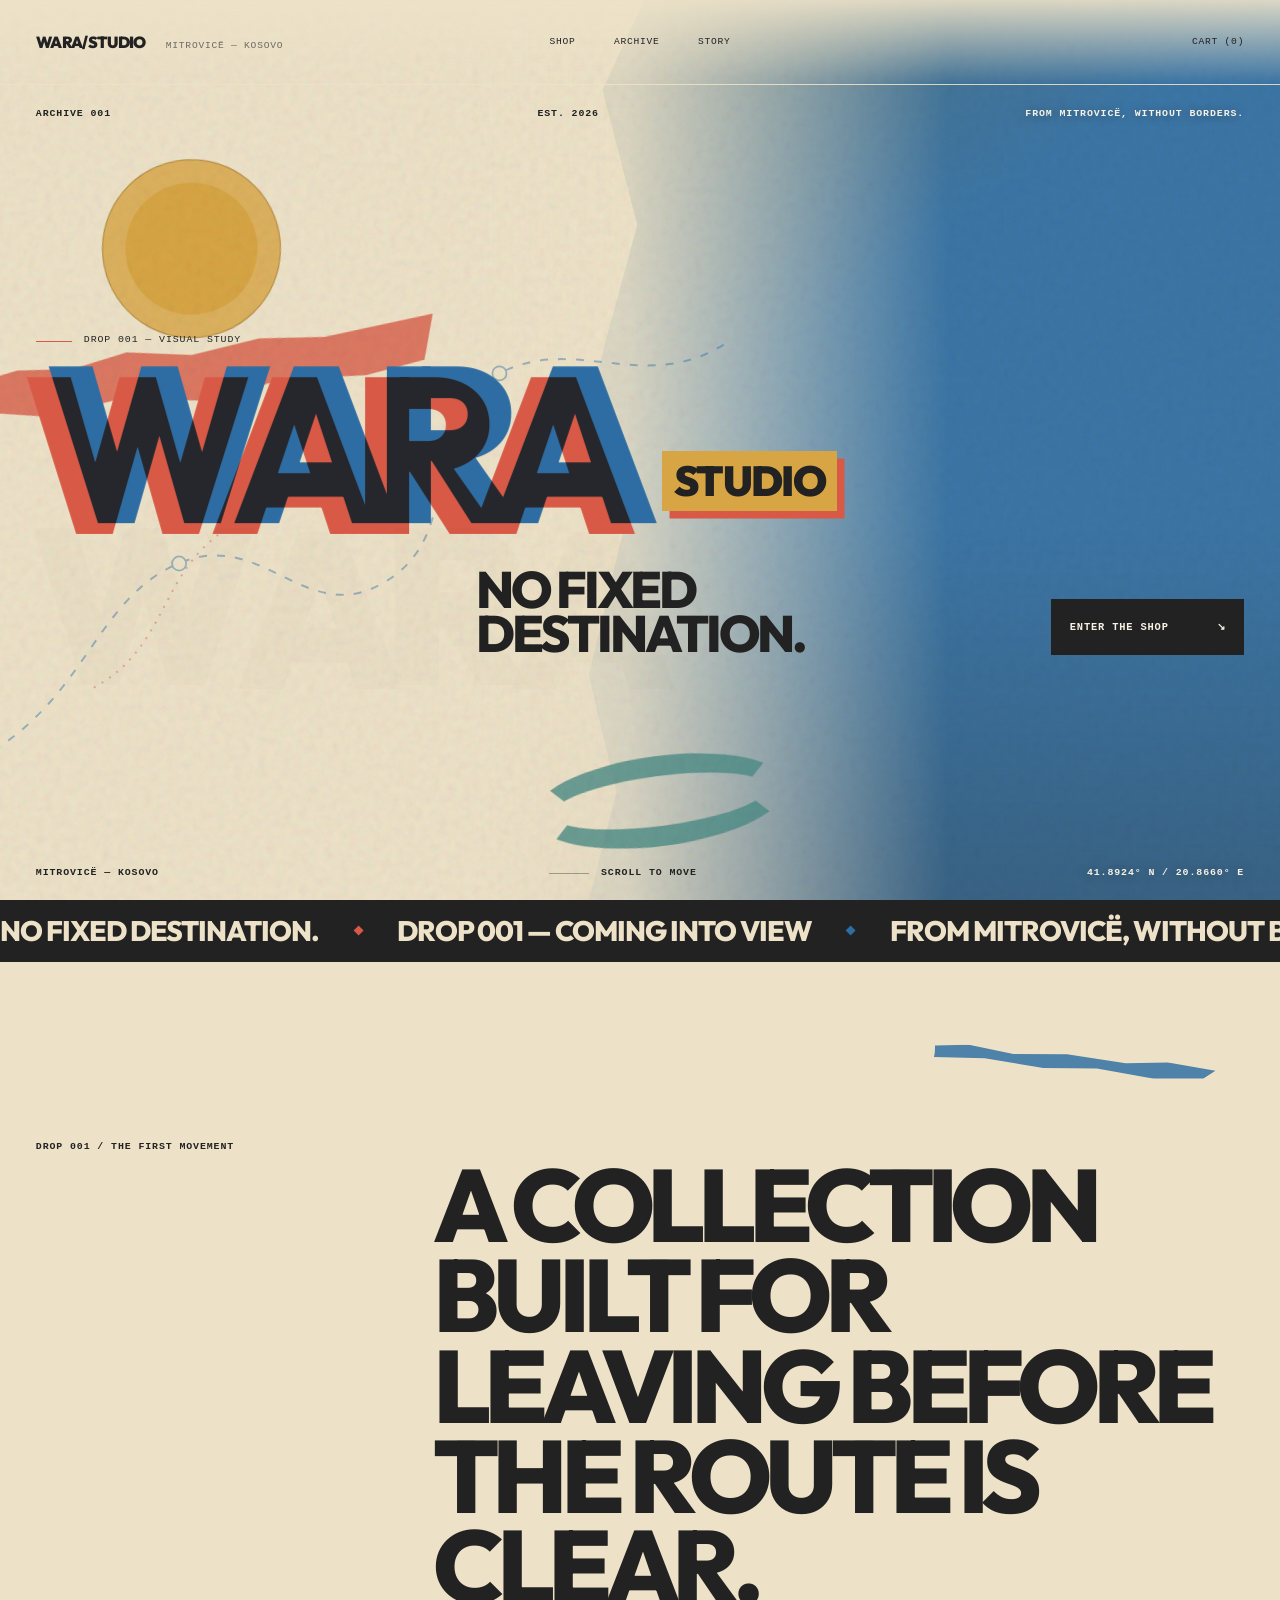
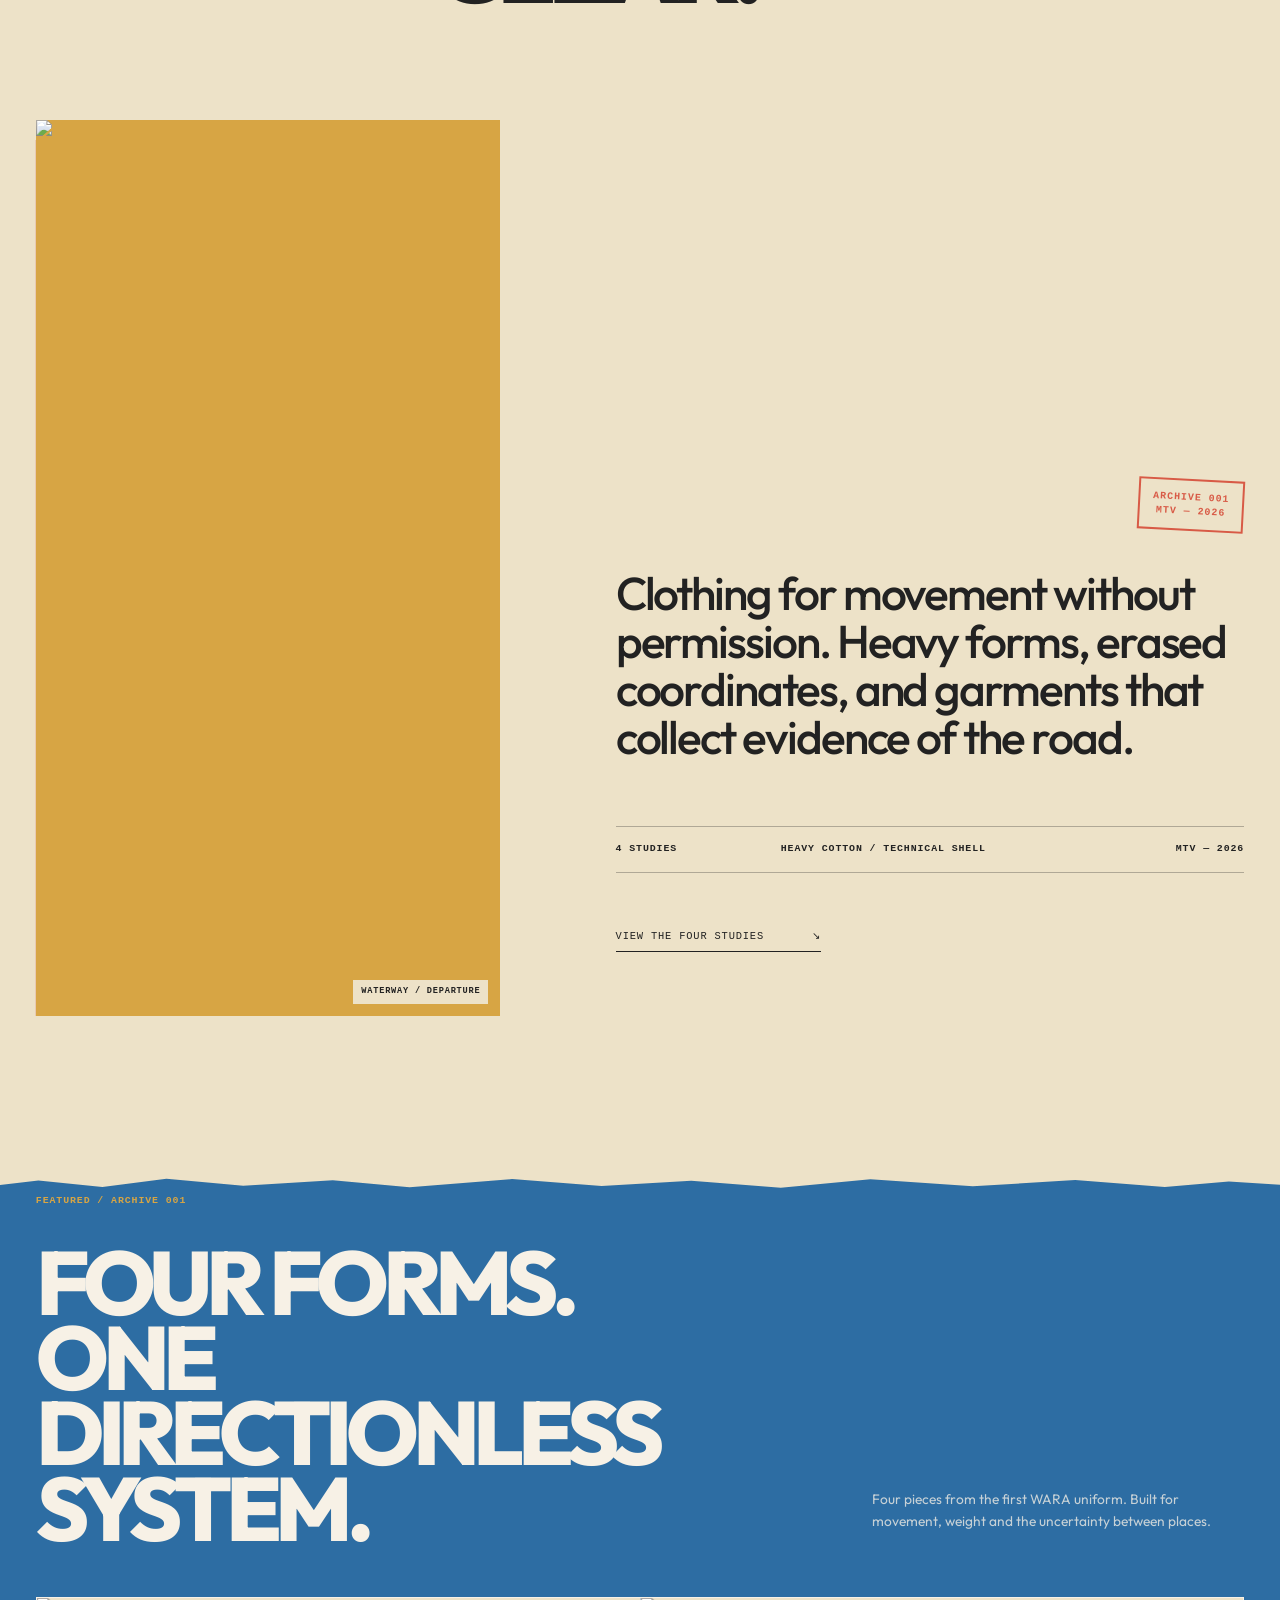
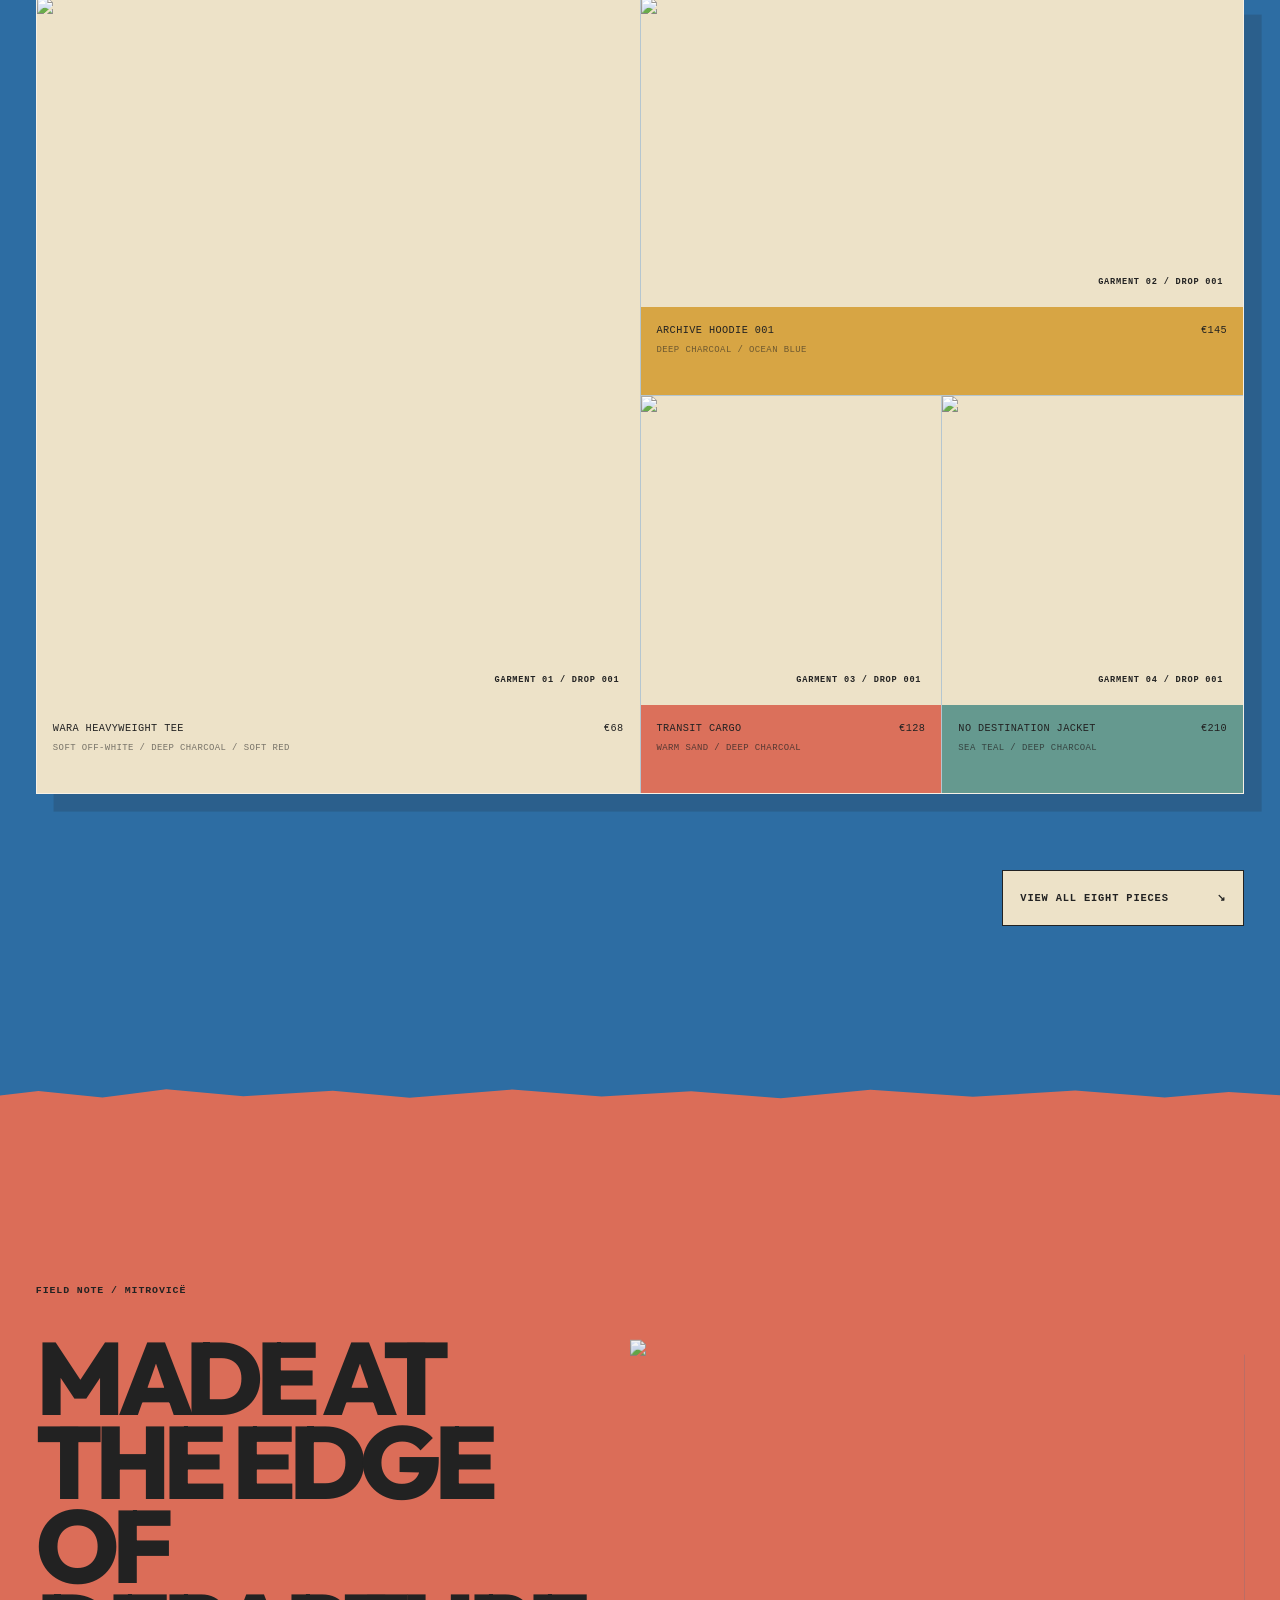
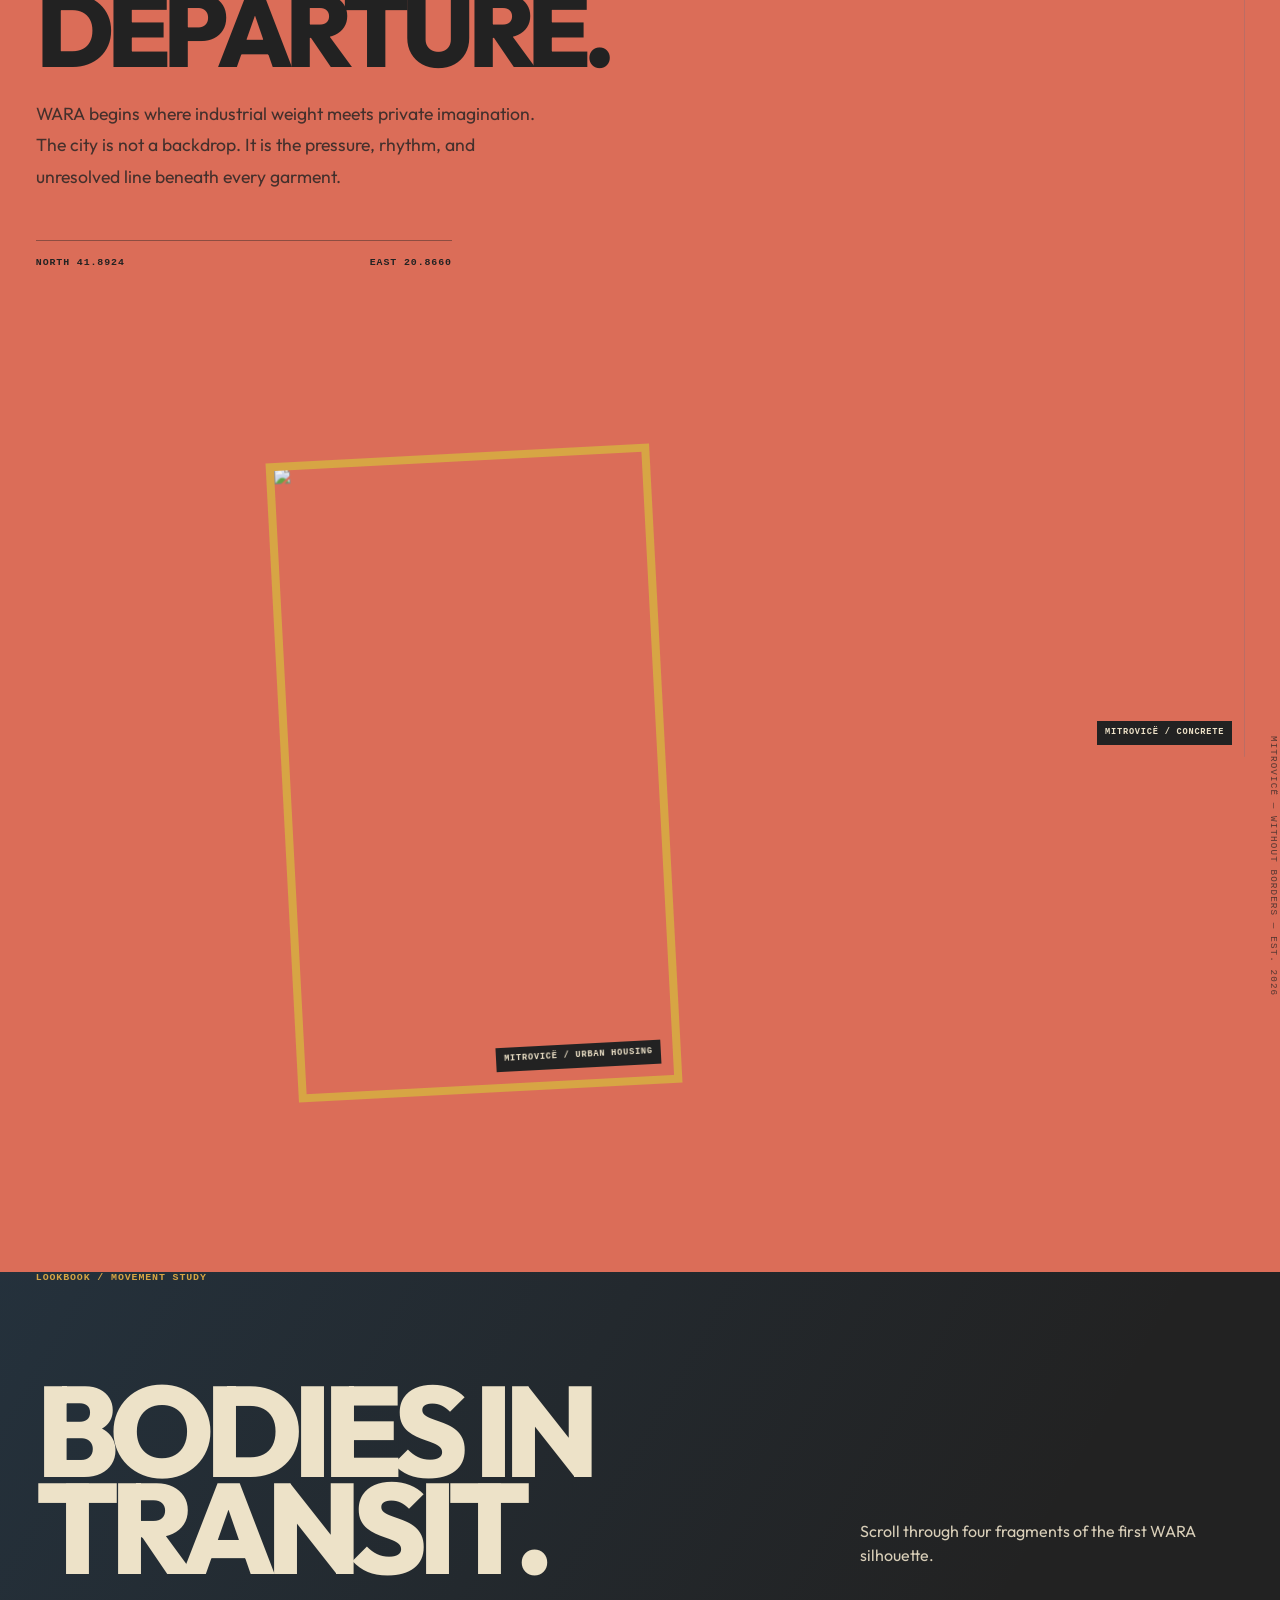
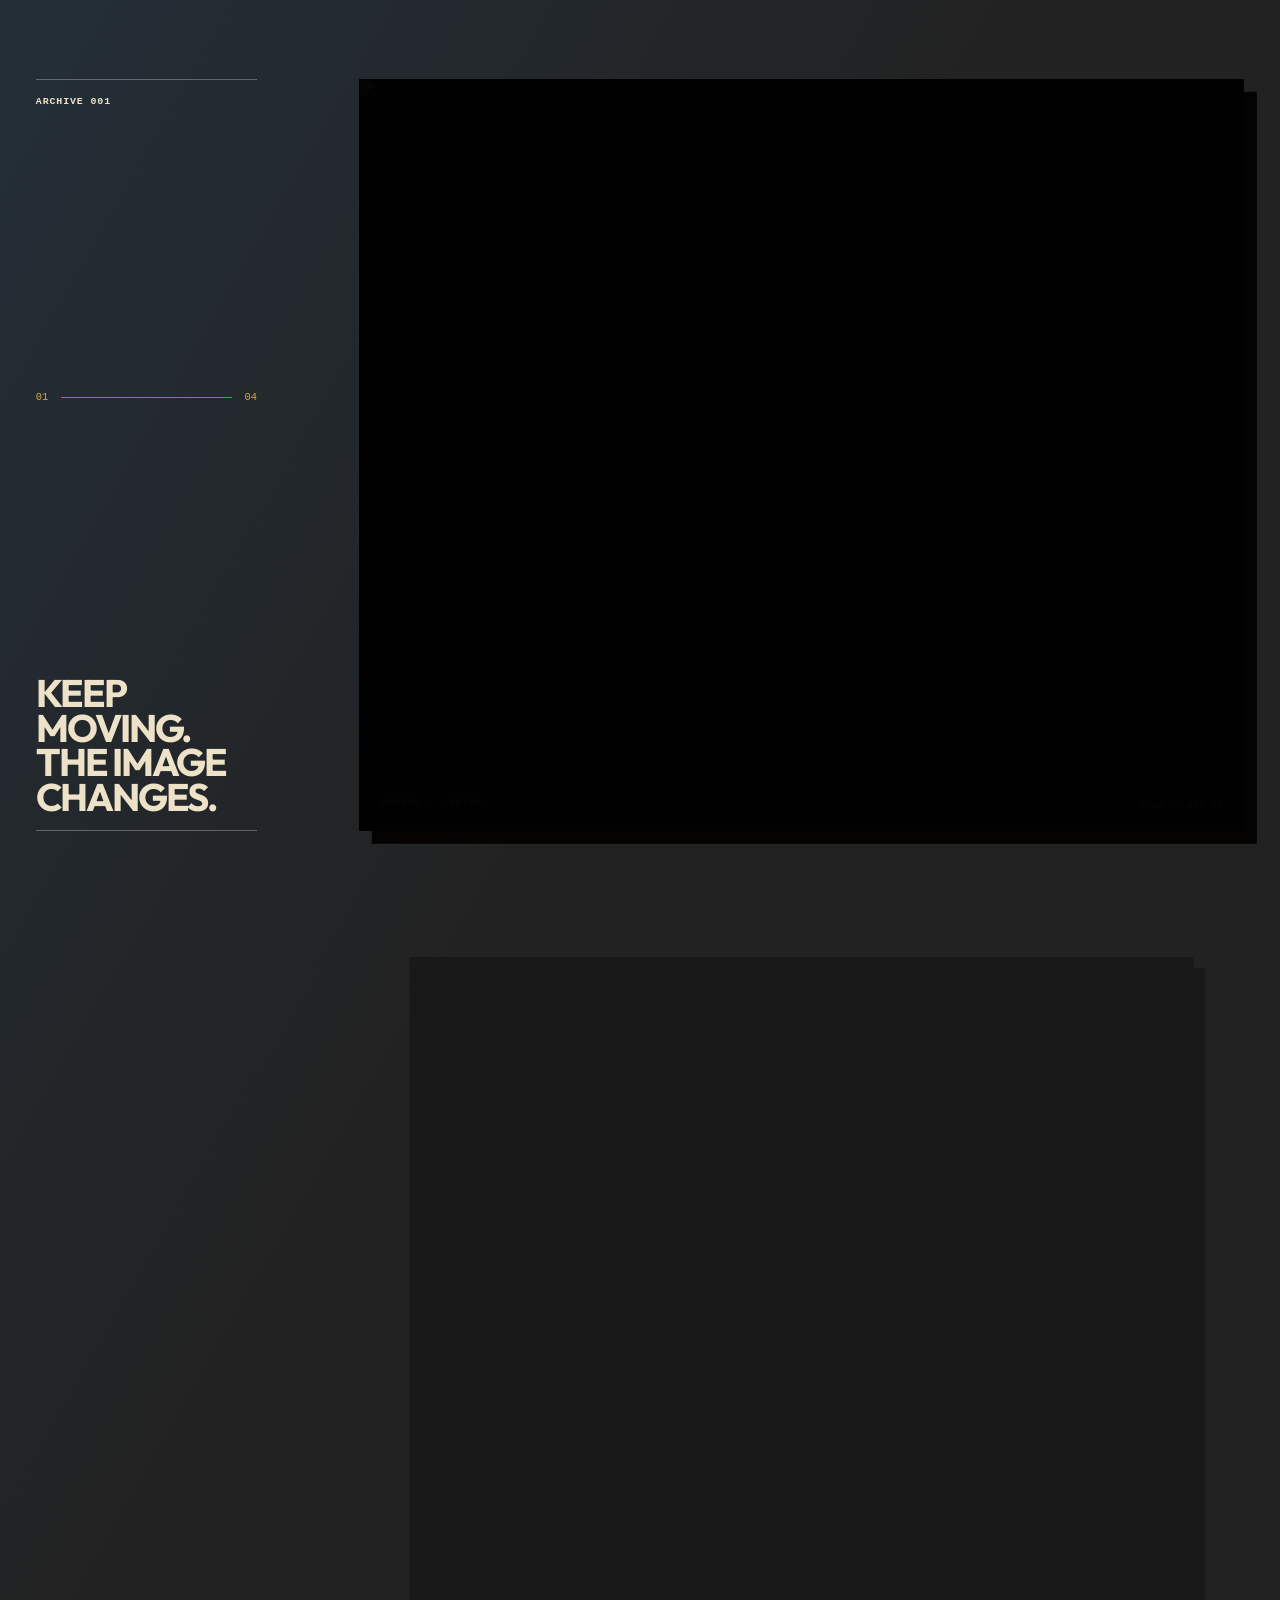
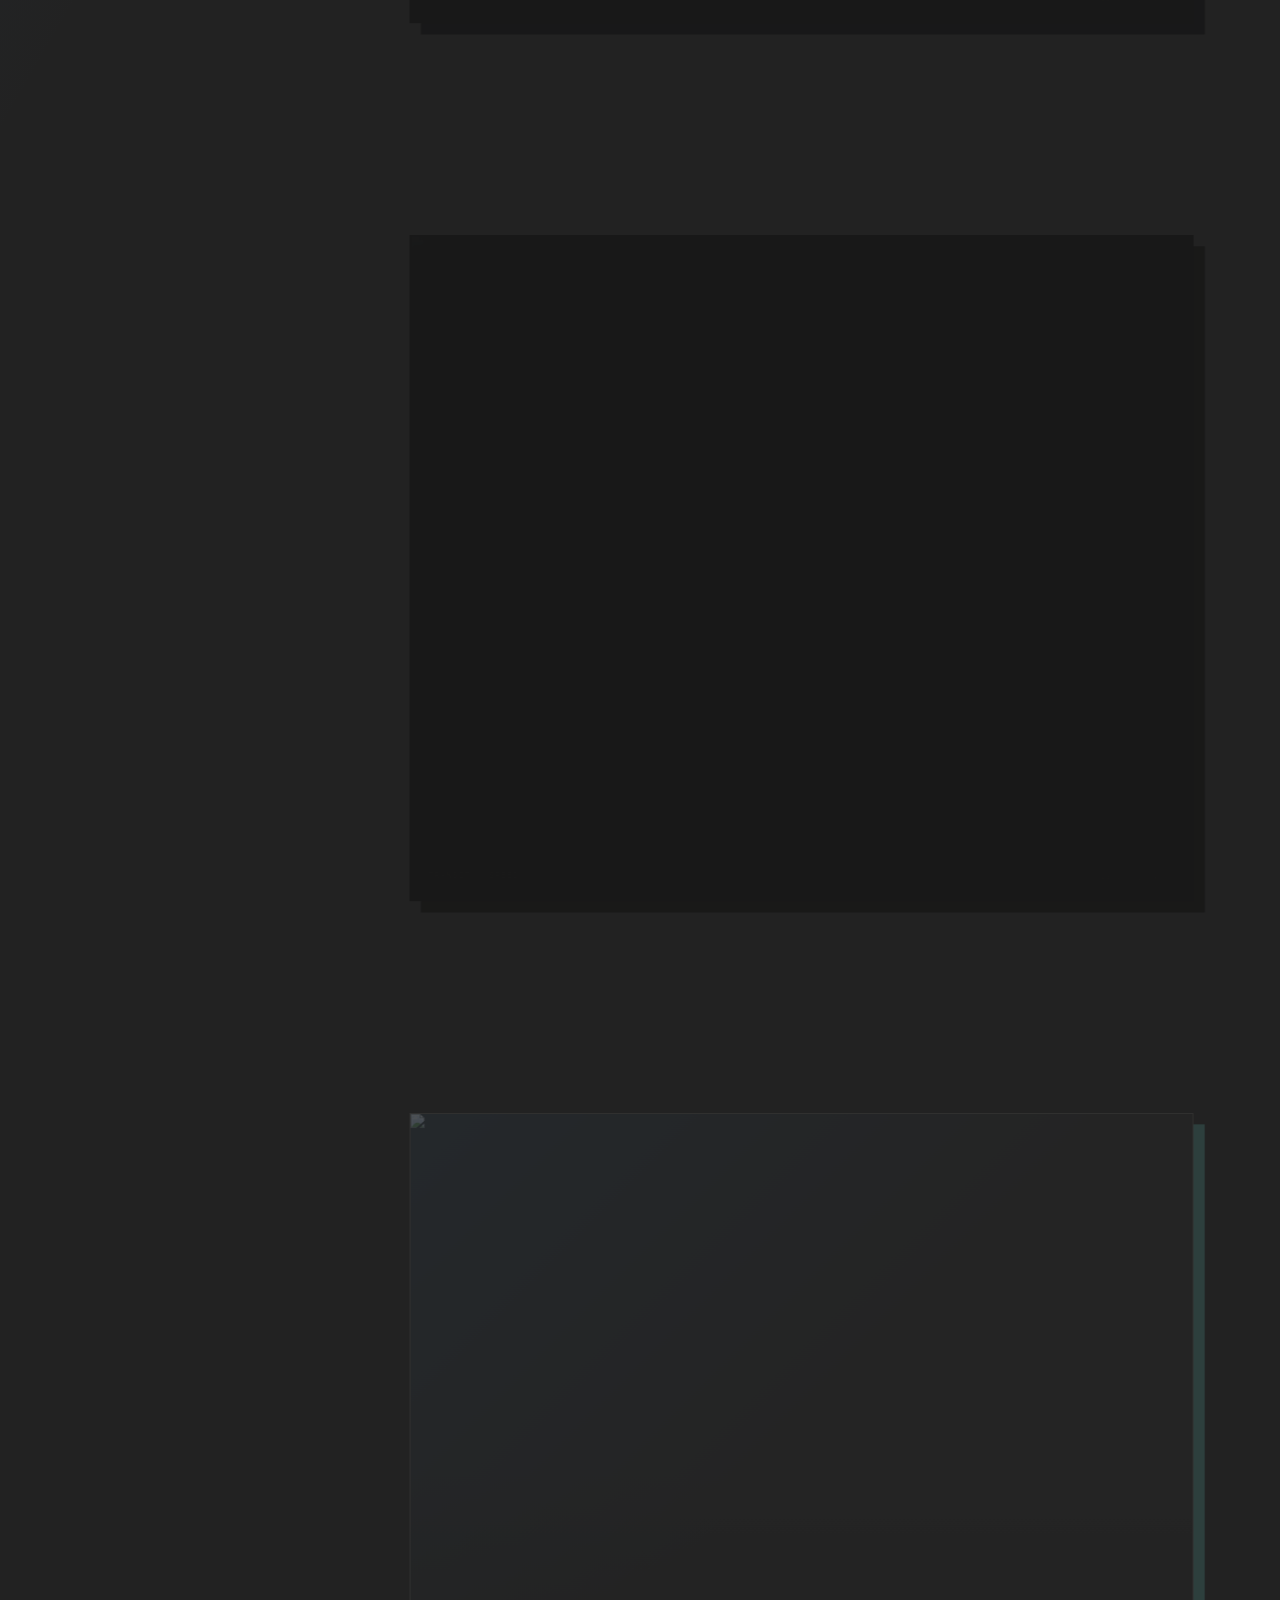
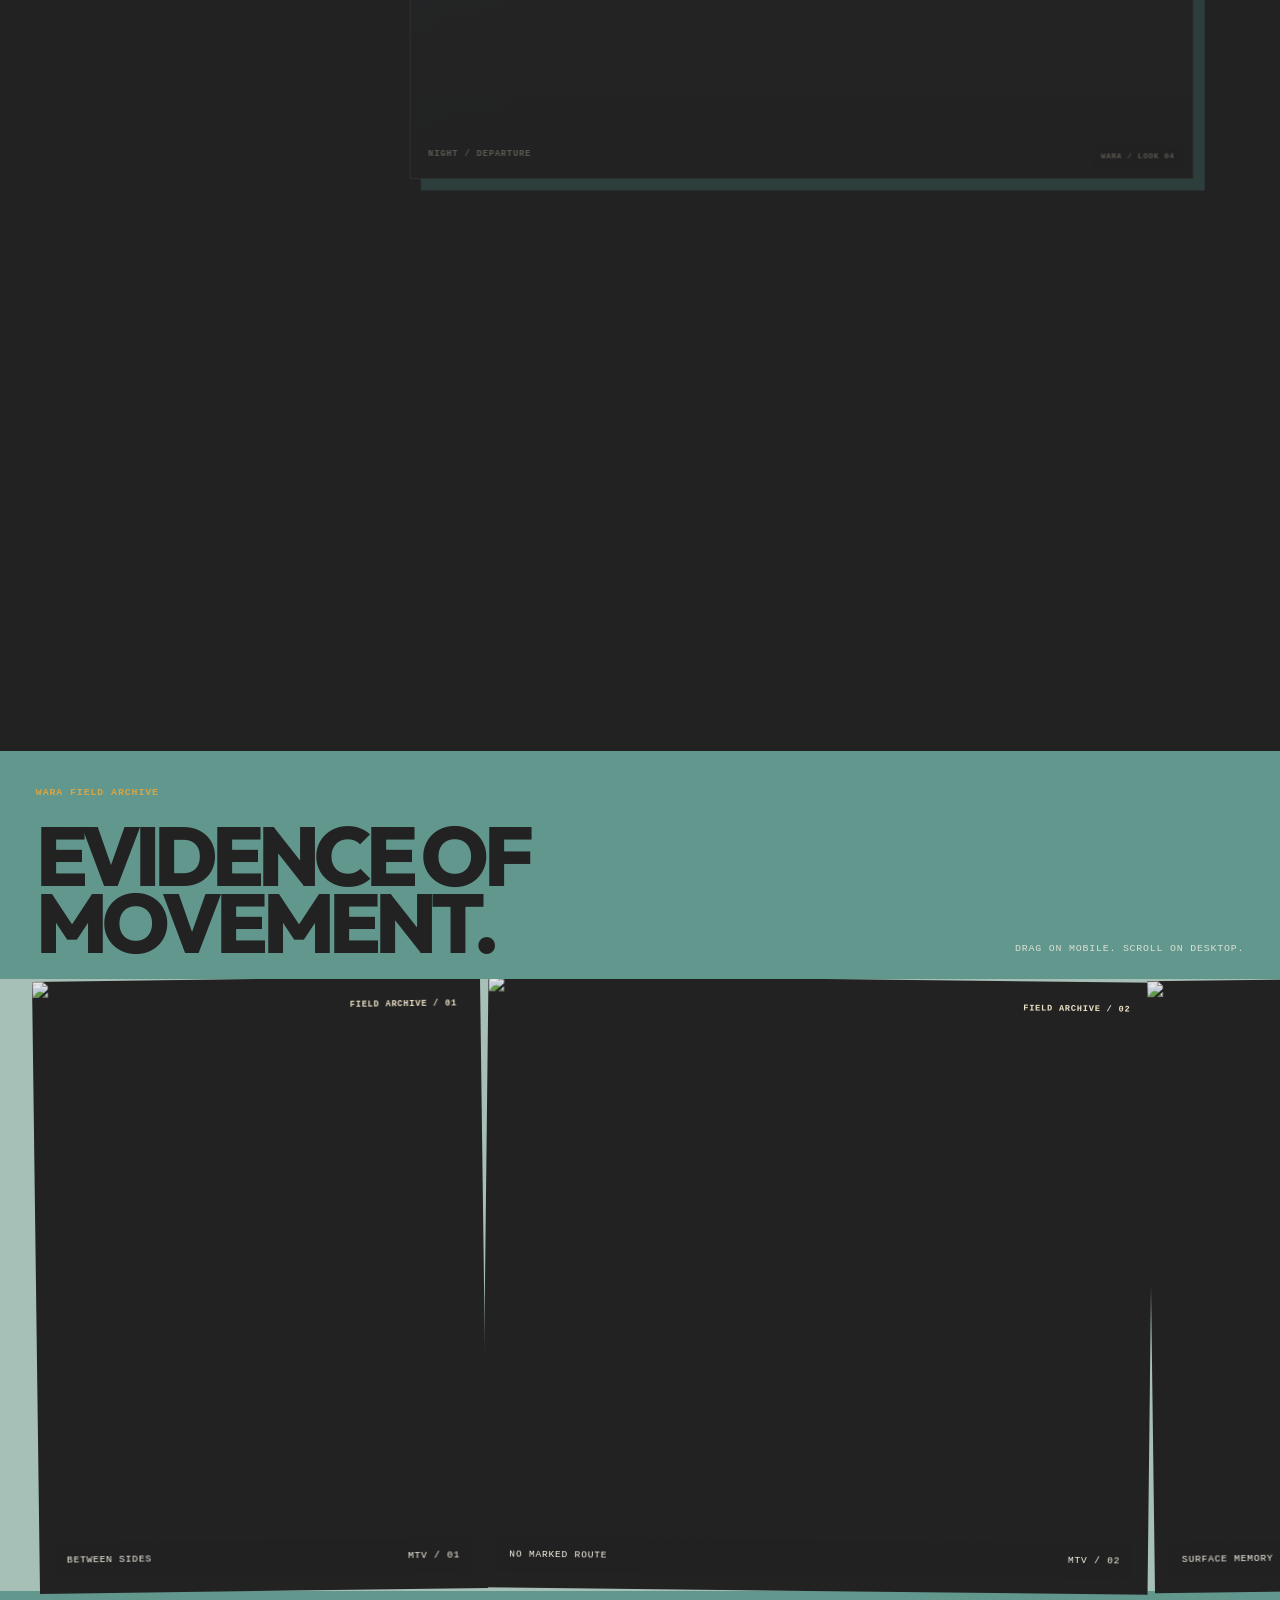
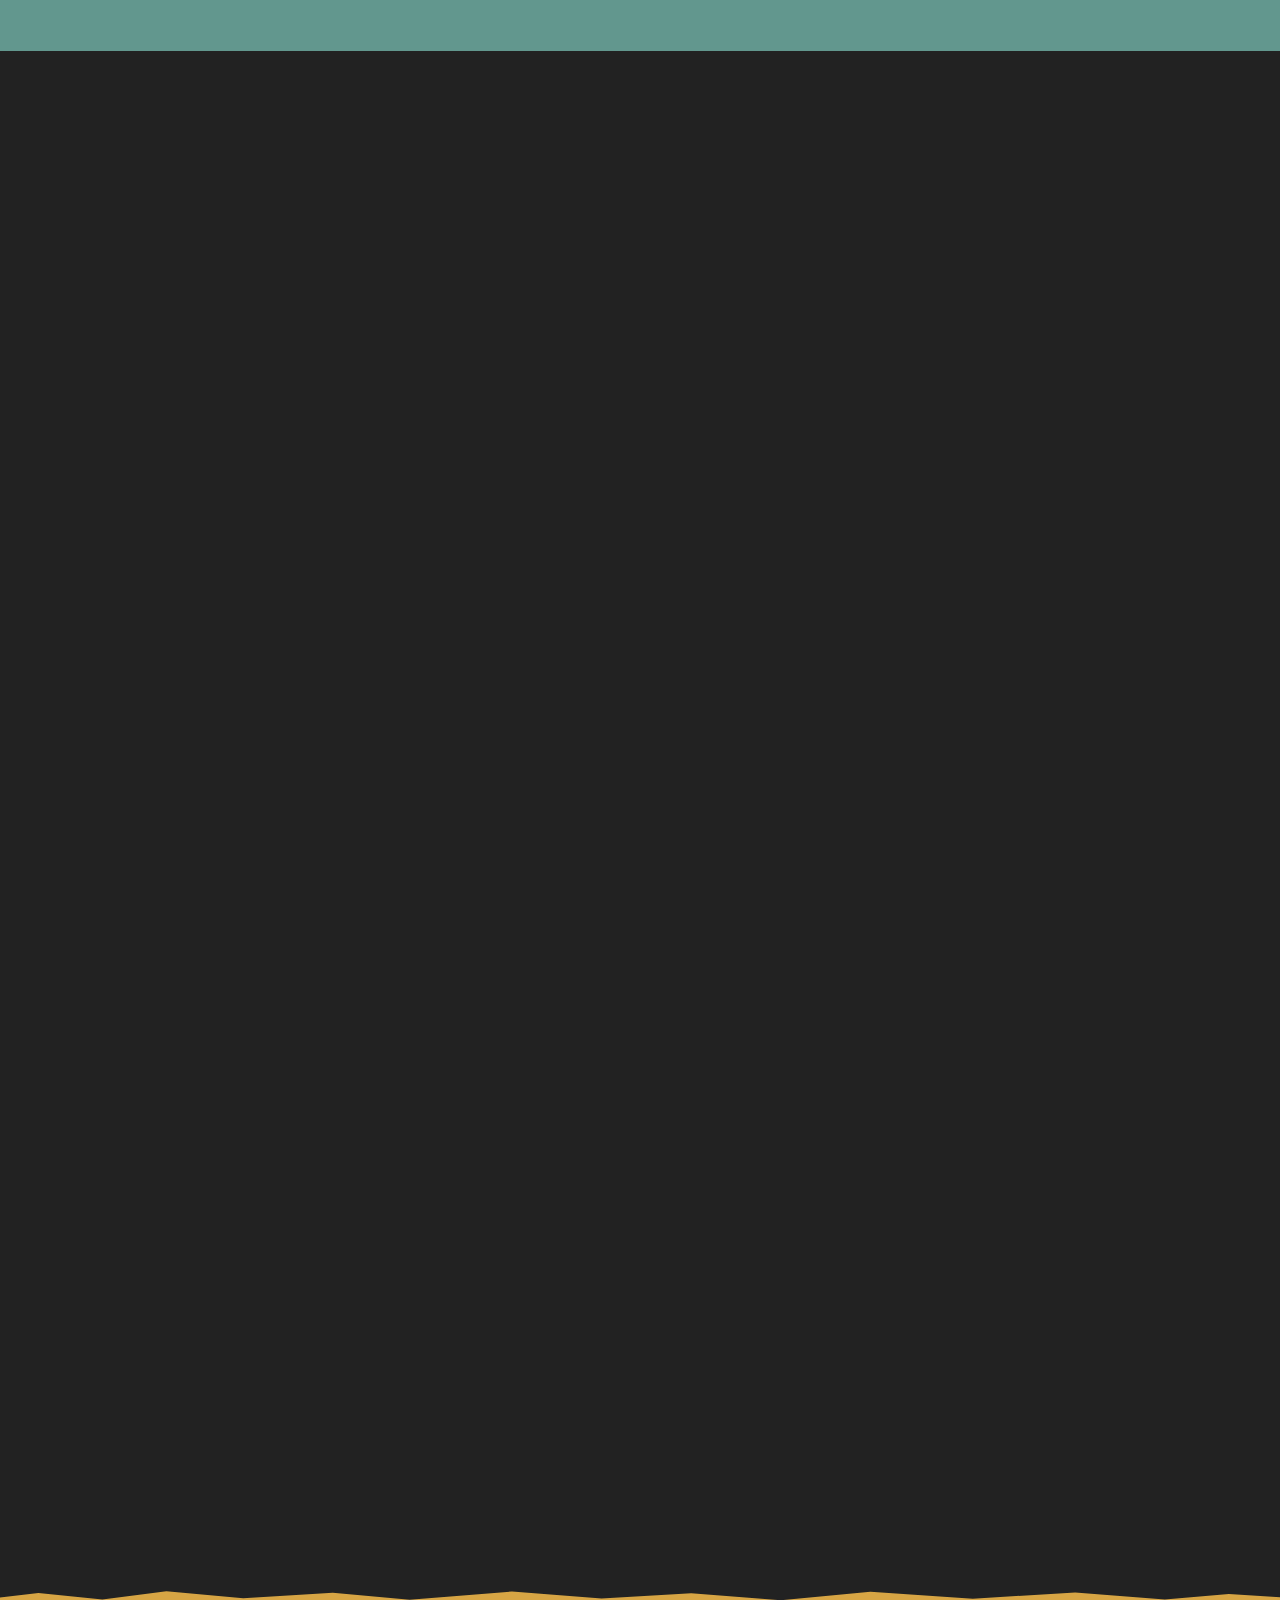
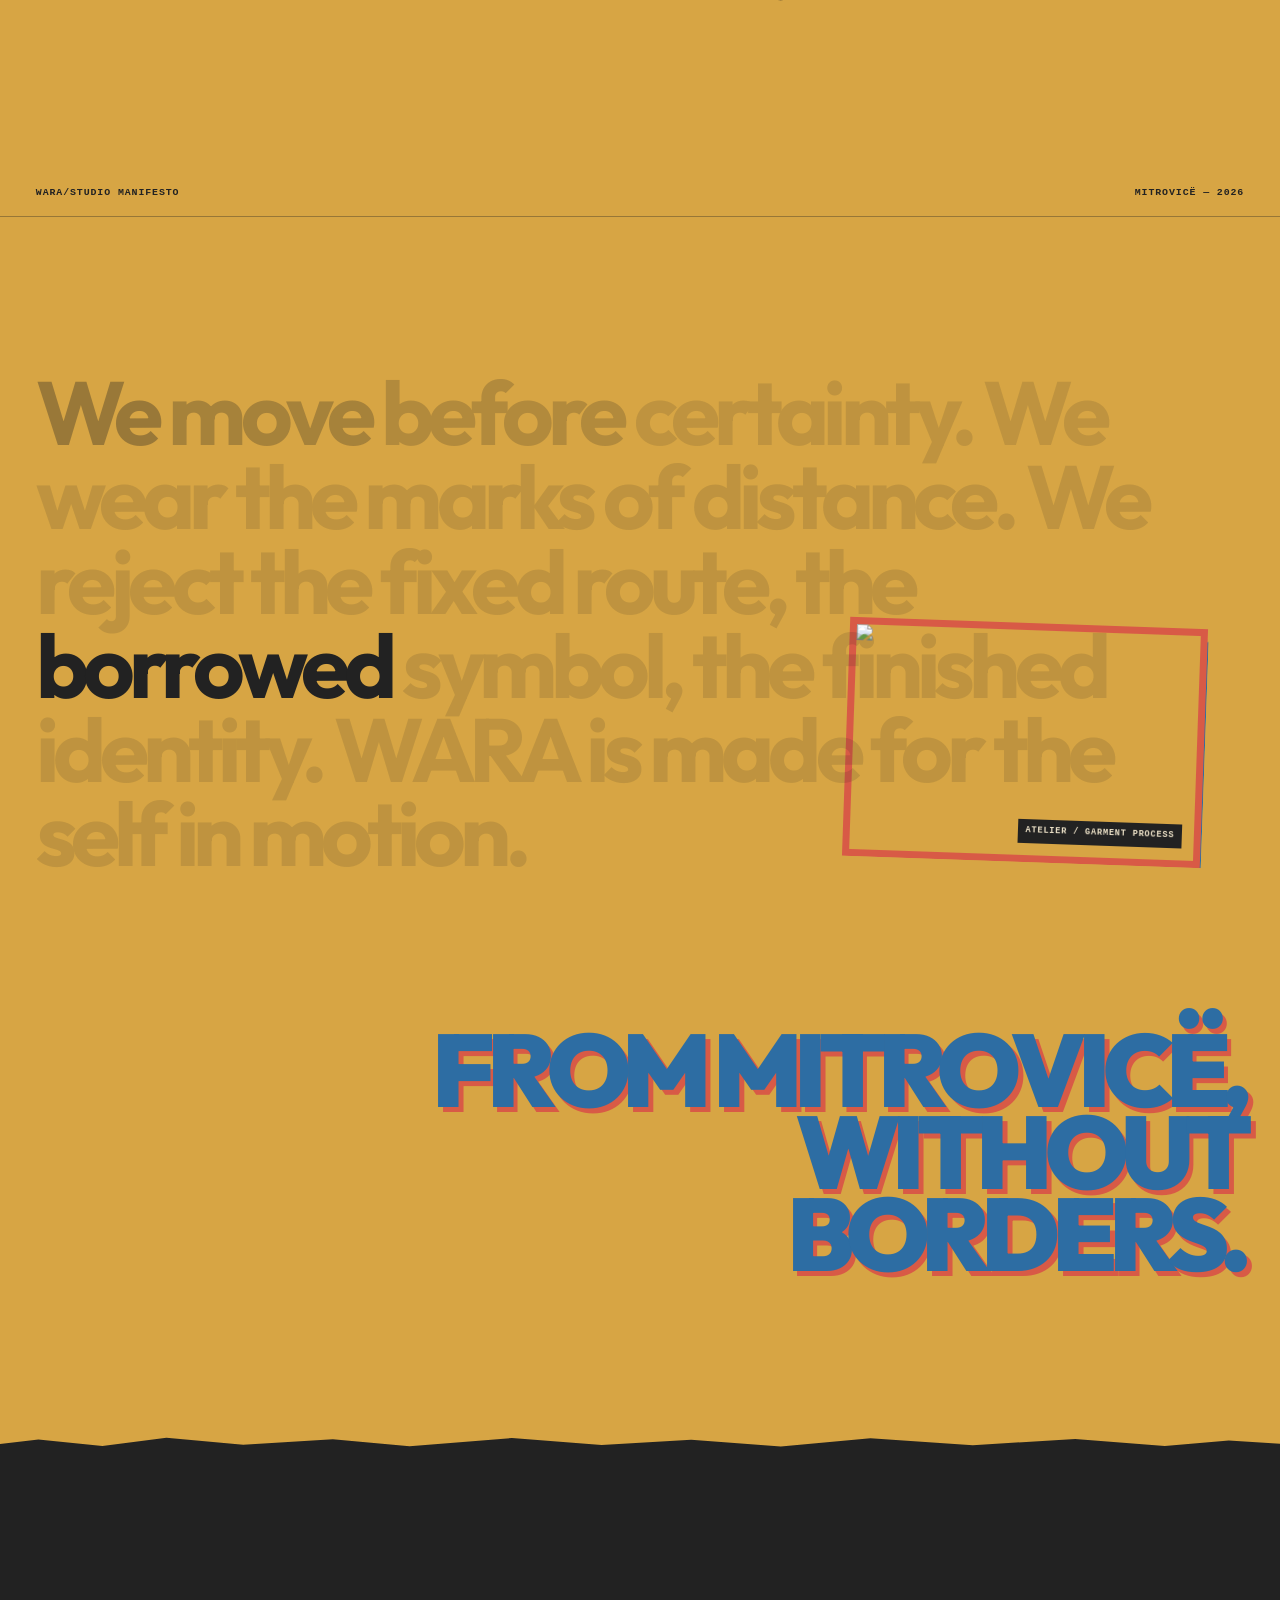
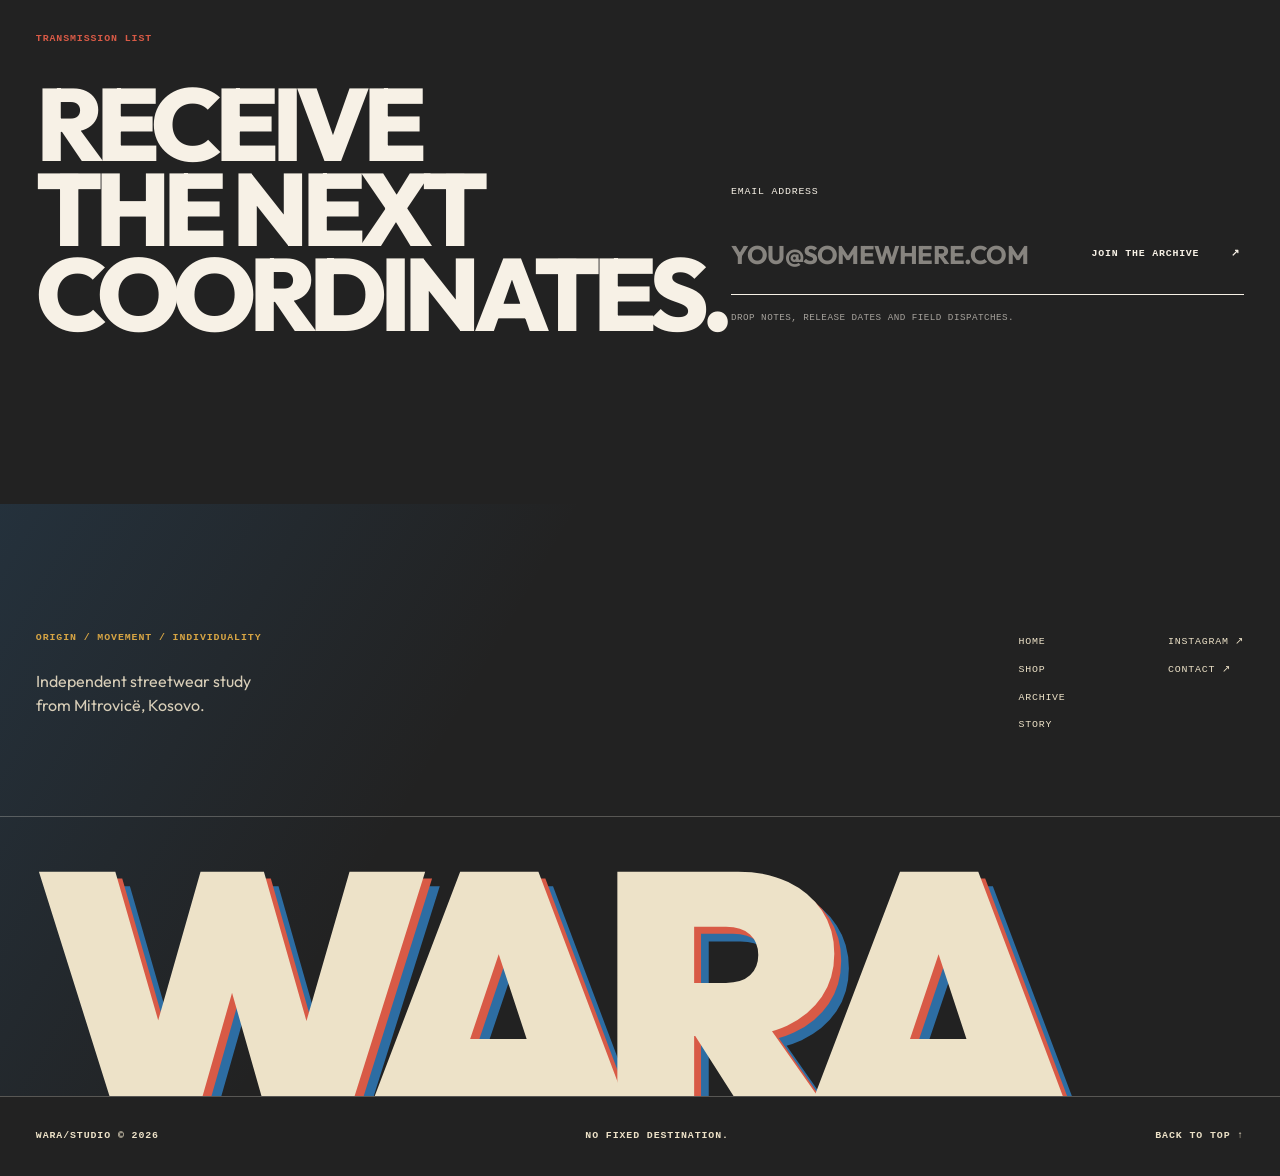
==== commit 884d44ff: "fix: finalize WARA live shop experience" ====
--- a/index.html
+++ b/index.html
@@ -11,7 +11,7 @@
     <link rel="preconnect" href="https://fonts.googleapis.com">
     <link rel="preconnect" href="https://fonts.gstatic.com" crossorigin>
     <link href="https://fonts.googleapis.com/css2?family=Outfit:wght@400;500;600;700;800;900&display=swap" rel="stylesheet">
-    <link rel="stylesheet" href="styles.css?v=20260808-luxury-shop-v3">
+    <link rel="stylesheet" href="styles.css?v=20260808-live-shop-v4">
     <script>document.documentElement.classList.add('js');</script>
     <noscript><style>.loader{display:none!important}body.is-loading{overflow:auto!important}</style></noscript>
   </head>
@@ -440,10 +440,10 @@
       </div>
     </footer>
 
-    <script src="vendor/gsap.min.js?v=20260806-refine"></script>
-    <script src="vendor/ScrollTrigger.min.js?v=20260806-refine"></script>
-    <script src="catalog.js?v=20260808-luxury-shop-v3"></script>
-    <script src="app.js?v=20260808-luxury-shop-v3"></script>
-    <script src="commerce.js?v=20260808-luxury-shop-v3"></script>
+    <script src="vendor/gsap.min.js?v=20260808-live-shop-v4"></script>
+    <script src="vendor/ScrollTrigger.min.js?v=20260808-live-shop-v4"></script>
+    <script src="catalog.js?v=20260808-live-shop-v4"></script>
+    <script src="app.js?v=20260808-live-shop-v4"></script>
+    <script src="commerce.js?v=20260808-live-shop-v4"></script>
   </body>
 </html>
--- a/styles.css
+++ b/styles.css
@@ -4977,6 +4977,10 @@
   text-transform: uppercase;
 }
 
+.shop-mobile-toolbar {
+  display: none;
+}
+
 .shop-page .filter-list {
   display: flex;
   flex-wrap: wrap;
@@ -6137,16 +6141,71 @@
   }
 
   .shop-toolkit__mobile-row {
+    display: none;
+  }
+
+  .shop-mobile-toolbar {
     position: sticky;
-    z-index: 12;
-    top: var(--header);
-    margin-right: calc(var(--gutter) * -1);
-    margin-left: calc(var(--gutter) * -1);
-    padding: 0.65rem var(--gutter);
+    z-index: 85;
+    top: calc(var(--header) + 1px);
+    display: grid;
+    grid-template-columns: minmax(4.6rem, 0.72fr) minmax(6.2rem, 1fr) minmax(7.6rem, 1.18fr);
+    align-items: stretch;
+    gap: 0;
+    padding: 0 var(--gutter);
     border-top: 1px solid var(--luxury-line);
-    border-bottom: 1px solid var(--luxury-line);
-    background: rgba(247, 241, 230, 0.96);
-    backdrop-filter: blur(10px);
+    border-bottom: 1px solid var(--luxury-charcoal);
+    background: rgba(247, 241, 230, 0.97);
+    color: var(--luxury-charcoal);
+    backdrop-filter: blur(12px);
+  }
+
+  .shop-mobile-toolbar > :is(p, label) {
+    display: flex;
+    min-width: 0;
+    min-height: 4.25rem;
+    flex-direction: column;
+    justify-content: center;
+    gap: 0.3rem;
+    margin: 0;
+    padding: 0.55rem 0.65rem;
+    border-right: 1px solid var(--luxury-line);
+  }
+
+  .shop-mobile-toolbar > :first-child {
+    padding-left: 0;
+  }
+
+  .shop-mobile-toolbar > :last-child {
+    padding-right: 0;
+    border-right: 0;
+  }
+
+  .shop-mobile-toolbar :is(span, strong) {
+    overflow: hidden;
+    font: 700 0.57rem/1.15 var(--sans);
+    letter-spacing: 0.07em;
+    text-overflow: ellipsis;
+    text-transform: uppercase;
+    white-space: nowrap;
+  }
+
+  .shop-mobile-toolbar p span,
+  .shop-mobile-toolbar label > span {
+    color: rgba(36, 35, 33, 0.55);
+  }
+
+  .shop-mobile-toolbar select {
+    width: 100%;
+    min-height: 1.6rem;
+    padding: 0 1.05rem 0 0;
+    border: 0;
+    border-radius: 0;
+    background: transparent;
+    color: var(--luxury-charcoal);
+    font: 700 0.65rem/1 var(--sans);
+    text-overflow: ellipsis;
+    text-transform: uppercase;
   }
 
   .shop-page .filter-list {
